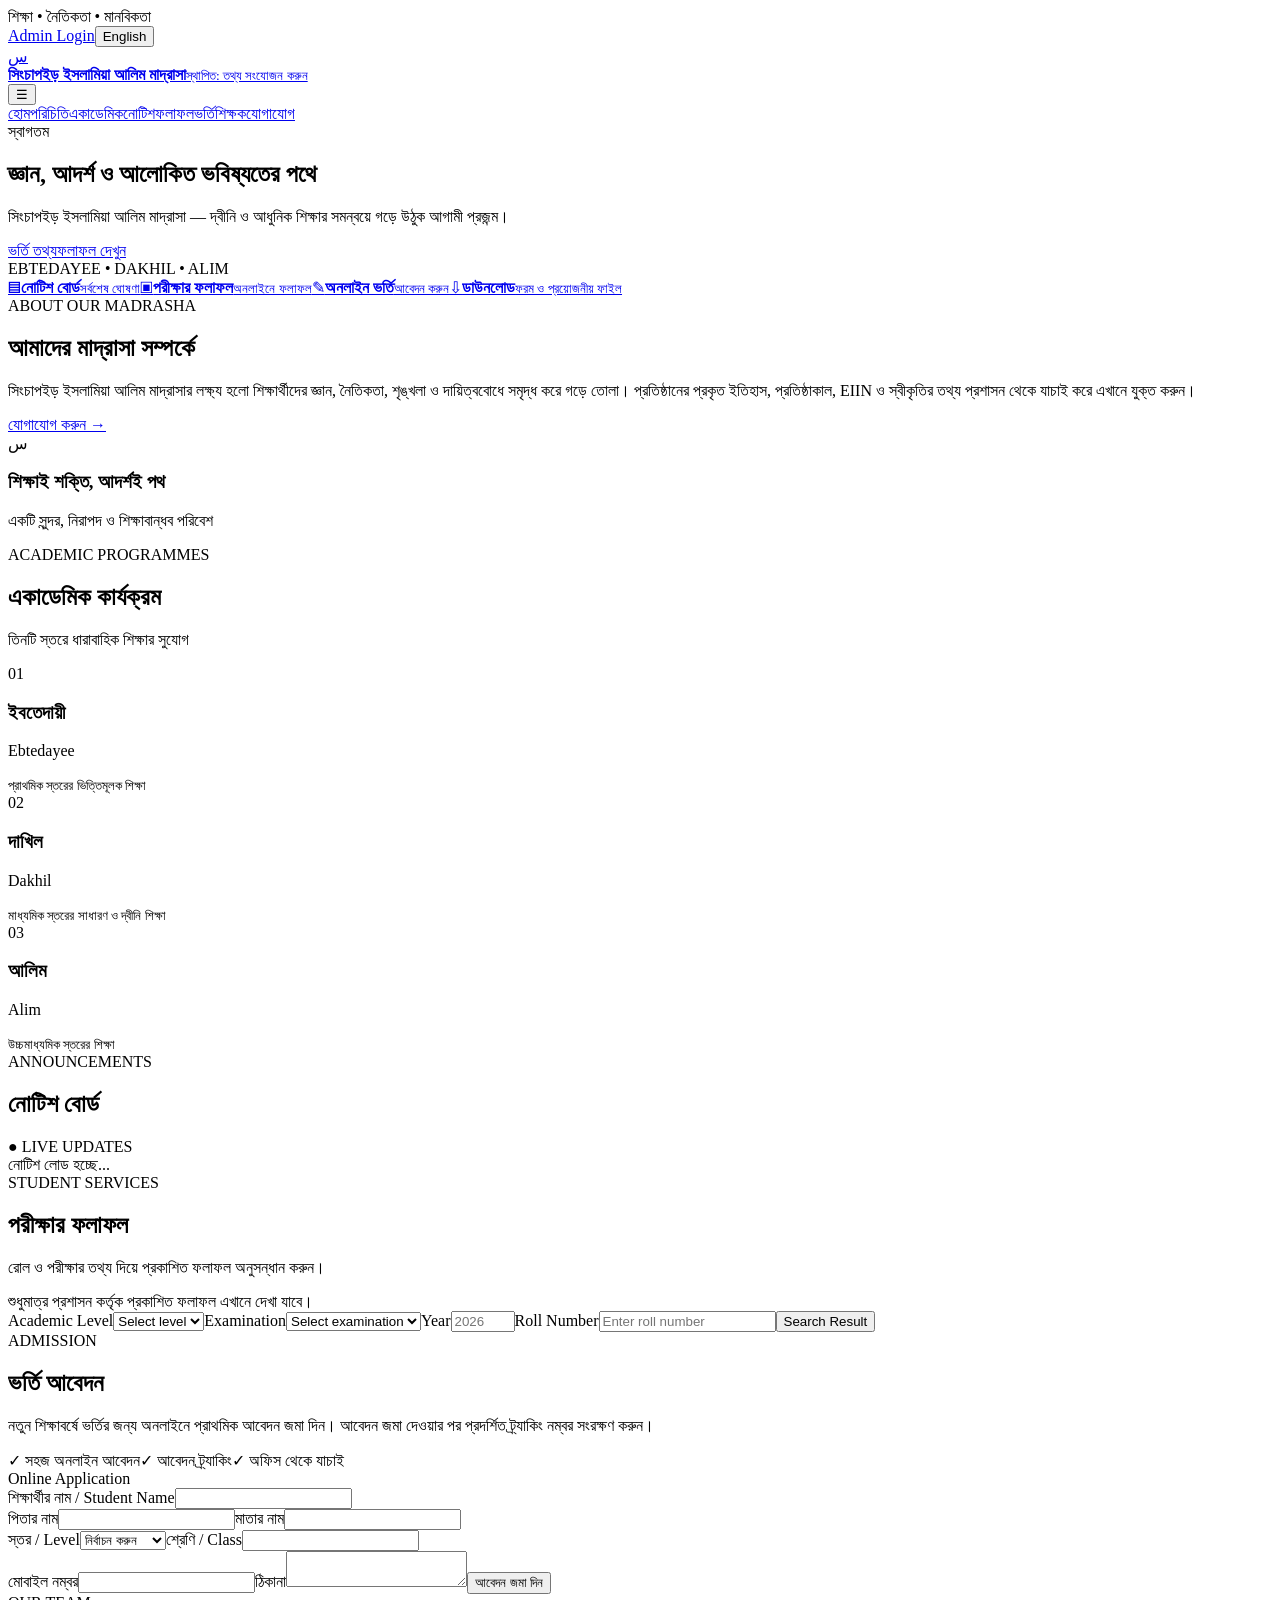
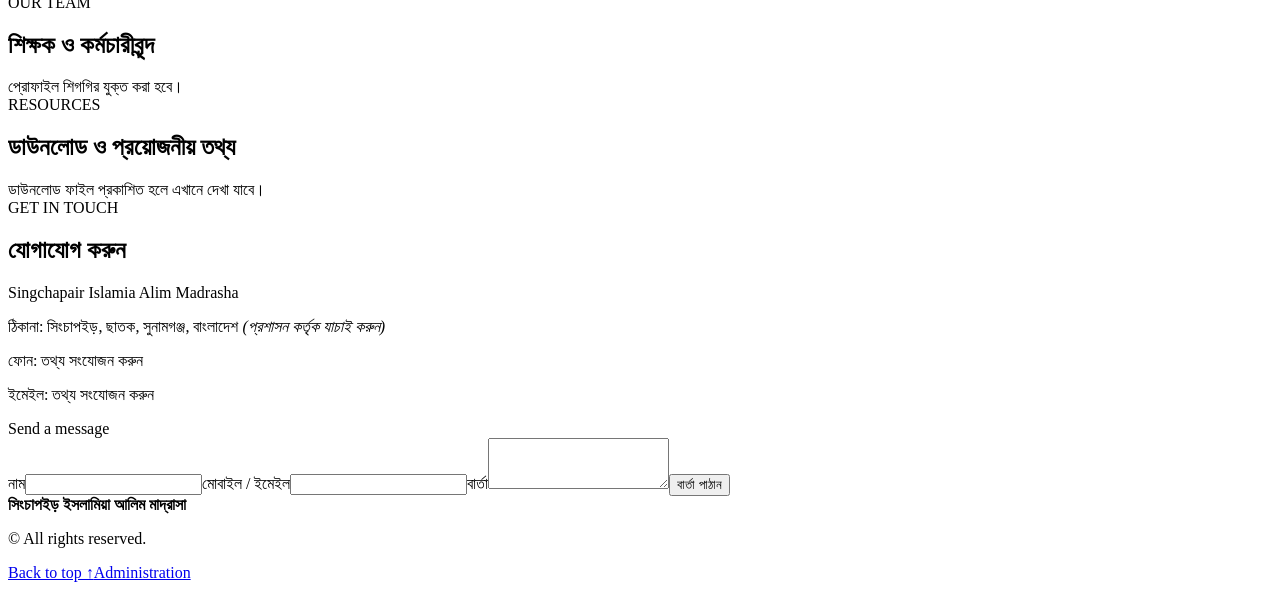
==== index.html @ a148376a "Add files via upload" ====
<!doctype html>
<html lang="bn">
<head>
  <meta charset="utf-8"><meta name="viewport" content="width=device-width,initial-scale=1">
  <meta name="theme-color" content="#123b35"><meta name="description" content="সিংচাপইড় ইসলামিয়া আলিম মাদ্রাসা — শিক্ষা, নৈতিকতা ও মানবিকতার সমন্বয়">
  <title>সিংচাপইড় ইসলামিয়া আলিম মাদ্রাসা</title>
  <link rel="preconnect" href="https://fonts.googleapis.com"><link href="https://fonts.googleapis.com/css2?family=Hind+Siliguri:wght@400;500;600;700&family=Inter:wght@400;500;600;700;800&display=swap" rel="stylesheet">
  <link rel="stylesheet" href="./assets/style.css">
</head>
<body>
  <div class="topline"><div class="container topline-inner"><span>শিক্ষা • নৈতিকতা • মানবিকতা</span><div><a href="./admin.html">Admin Login</a><button id="langToggle" class="lang-btn">English</button></div></div></div>
  <header class="site-header"><div class="container header-inner">
    <a class="brand" href="#home"><div class="crest">س</div><div><strong data-bn="সিংচাপইড় ইসলামিয়া আলিম মাদ্রাসা" data-en="Singchapair Islamia Alim Madrasha">সিংচাপইড় ইসলামিয়া আলিম মাদ্রাসা</strong><small data-bn="স্থাপিত: তথ্য সংযোজন করুন" data-en="Established: Add year">স্থাপিত: তথ্য সংযোজন করুন</small></div></a>
    <button class="menu-toggle" id="menuToggle" aria-label="Open menu">☰</button>
    <nav id="mainNav"><a href="#home" data-bn="হোম" data-en="Home">হোম</a><a href="#about" data-bn="পরিচিতি" data-en="About">পরিচিতি</a><a href="#academics" data-bn="একাডেমিক" data-en="Academics">একাডেমিক</a><a href="#notices" data-bn="নোটিশ" data-en="Notices">নোটিশ</a><a href="#results" data-bn="ফলাফল" data-en="Results">ফলাফল</a><a href="#admission" data-bn="ভর্তি" data-en="Admission">ভর্তি</a><a href="#teachers" data-bn="শিক্ষক" data-en="Teachers">শিক্ষক</a><a href="#contact" data-bn="যোগাযোগ" data-en="Contact">যোগাযোগ</a></nav>
  </div></header>
  <main>
    <section class="hero" id="home"><div class="hero-shade"></div><div class="container hero-content"><span class="eyebrow" data-bn="স্বাগতম" data-en="WELCOME">স্বাগতম</span><h1 data-bn="জ্ঞান, আদর্শ ও আলোকিত ভবিষ্যতের পথে" data-en="A journey towards knowledge, values and a brighter future">জ্ঞান, আদর্শ ও আলোকিত ভবিষ্যতের পথে</h1><p data-bn="সিংচাপইড় ইসলামিয়া আলিম মাদ্রাসা — দ্বীনি ও আধুনিক শিক্ষার সমন্বয়ে গড়ে উঠুক আগামী প্রজন্ম।" data-en="Singchapair Islamia Alim Madrasha — nurturing the next generation through a balance of religious and modern education.">সিংচাপইড় ইসলামিয়া আলিম মাদ্রাসা — দ্বীনি ও আধুনিক শিক্ষার সমন্বয়ে গড়ে উঠুক আগামী প্রজন্ম।</p><div class="hero-actions"><a class="btn btn-gold" href="#admission" data-bn="ভর্তি তথ্য" data-en="Admission">ভর্তি তথ্য</a><a class="btn btn-outline" href="#results" data-bn="ফলাফল দেখুন" data-en="Check Result">ফলাফল দেখুন</a></div></div><div class="hero-foot"><div class="container">EBTEDAYEE <i>•</i> DAKHIL <i>•</i> ALIM</div></div></section>
    <section class="quick-wrap"><div class="container quick-grid"><a href="#notices" class="quick-card"><span>▤</span><b data-bn="নোটিশ বোর্ড" data-en="Notice Board">নোটিশ বোর্ড</b><small data-bn="সর্বশেষ ঘোষণা" data-en="Latest announcements">সর্বশেষ ঘোষণা</small></a><a href="#results" class="quick-card"><span>▣</span><b data-bn="পরীক্ষার ফলাফল" data-en="Exam Results">পরীক্ষার ফলাফল</b><small data-bn="অনলাইনে ফলাফল" data-en="View results online">অনলাইনে ফলাফল</small></a><a href="#admission" class="quick-card"><span>✎</span><b data-bn="অনলাইন ভর্তি" data-en="Online Admission">অনলাইন ভর্তি</b><small data-bn="আবেদন করুন" data-en="Apply now">আবেদন করুন</small></a><a href="#downloads" class="quick-card"><span>⇩</span><b data-bn="ডাউনলোড" data-en="Downloads">ডাউনলোড</b><small data-bn="ফরম ও প্রয়োজনীয় ফাইল" data-en="Forms and documents">ফরম ও প্রয়োজনীয় ফাইল</small></a></div></section>
    <section class="section" id="about"><div class="container two-col"><div><span class="section-kicker">ABOUT OUR MADRASHA</span><h2 data-bn="আমাদের মাদ্রাসা সম্পর্কে" data-en="About our Madrasha">আমাদের মাদ্রাসা সম্পর্কে</h2><p data-bn="সিংচাপইড় ইসলামিয়া আলিম মাদ্রাসার লক্ষ্য হলো শিক্ষার্থীদের জ্ঞান, নৈতিকতা, শৃঙ্খলা ও দায়িত্ববোধে সমৃদ্ধ করে গড়ে তোলা। প্রতিষ্ঠানের প্রকৃত ইতিহাস, প্রতিষ্ঠাকাল, EIIN ও স্বীকৃতির তথ্য প্রশাসন থেকে যাচাই করে এখানে যুক্ত করুন।" data-en="Singchapair Islamia Alim Madrasha aims to nurture students with knowledge, ethics, discipline and responsibility. Add the verified institutional history, founding year, EIIN and recognition details here.">সিংচাপইড় ইসলামিয়া আলিম মাদ্রাসার লক্ষ্য হলো শিক্ষার্থীদের জ্ঞান, নৈতিকতা, শৃঙ্খলা ও দায়িত্ববোধে সমৃদ্ধ করে গড়ে তোলা। প্রতিষ্ঠানের প্রকৃত ইতিহাস, প্রতিষ্ঠাকাল, EIIN ও স্বীকৃতির তথ্য প্রশাসন থেকে যাচাই করে এখানে যুক্ত করুন।</p><a class="text-link" href="#contact" data-bn="যোগাযোগ করুন →" data-en="Contact us →">যোগাযোগ করুন →</a></div><div class="about-panel"><div class="seal">س</div><h3 data-bn="শিক্ষাই শক্তি, আদর্শই পথ" data-en="Knowledge is strength, values are the way">শিক্ষাই শক্তি, আদর্শই পথ</h3><p data-bn="একটি সুন্দর, নিরাপদ ও শিক্ষাবান্ধব পরিবেশ" data-en="A welcoming and student-focused learning environment">একটি সুন্দর, নিরাপদ ও শিক্ষাবান্ধব পরিবেশ</p></div></div></section>
    <section class="section soft" id="academics"><div class="container"><div class="section-head"><div><span class="section-kicker">ACADEMIC PROGRAMMES</span><h2 data-bn="একাডেমিক কার্যক্রম" data-en="Academic programmes">একাডেমিক কার্যক্রম</h2></div><p data-bn="তিনটি স্তরে ধারাবাহিক শিক্ষার সুযোগ" data-en="A structured learning pathway across three levels">তিনটি স্তরে ধারাবাহিক শিক্ষার সুযোগ</p></div><div class="level-grid"><article class="level-card"><span>01</span><h3>ইবতেদায়ী</h3><p>Ebtedayee</p><small data-bn="প্রাথমিক স্তরের ভিত্তিমূলক শিক্ষা" data-en="Foundational primary-level education">প্রাথমিক স্তরের ভিত্তিমূলক শিক্ষা</small></article><article class="level-card featured"><span>02</span><h3>দাখিল</h3><p>Dakhil</p><small data-bn="মাধ্যমিক স্তরের সাধারণ ও দ্বীনি শিক্ষা" data-en="Secondary general and religious education">মাধ্যমিক স্তরের সাধারণ ও দ্বীনি শিক্ষা</small></article><article class="level-card"><span>03</span><h3>আলিম</h3><p>Alim</p><small data-bn="উচ্চমাধ্যমিক স্তরের শিক্ষা" data-en="Higher-secondary level education">উচ্চমাধ্যমিক স্তরের শিক্ষা</small></article></div></div></section>
    <section class="section" id="notices"><div class="container"><div class="section-head"><div><span class="section-kicker">ANNOUNCEMENTS</span><h2 data-bn="নোটিশ বোর্ড" data-en="Notice board">নোটিশ বোর্ড</h2></div><span class="live-label">● LIVE UPDATES</span></div><div id="noticeList" class="notice-list"><div class="empty-state">নোটিশ লোড হচ্ছে...</div></div></div></section>
    <section class="section result-section" id="results"><div class="container result-layout"><div><span class="section-kicker">STUDENT SERVICES</span><h2 data-bn="পরীক্ষার ফলাফল" data-en="Examination results">পরীক্ষার ফলাফল</h2><p data-bn="রোল ও পরীক্ষার তথ্য দিয়ে প্রকাশিত ফলাফল অনুসন্ধান করুন।" data-en="Search published results using your roll and examination details.">রোল ও পরীক্ষার তথ্য দিয়ে প্রকাশিত ফলাফল অনুসন্ধান করুন।</p><div class="result-note">শুধুমাত্র প্রশাসন কর্তৃক প্রকাশিত ফলাফল এখানে দেখা যাবে।</div></div><form id="resultForm" class="form-card"><label>Academic Level<select name="level" required><option value="">Select level</option><option>Ebtedayee</option><option>Dakhil</option><option>Alim</option></select></label><label>Examination<select name="exam" required><option value="">Select examination</option><option>১ম সাময়িক</option><option>২য় সাময়িক</option><option>বার্ষিক</option><option>মডেল টেস্ট</option></select></label><label>Year<input name="year" type="number" min="2000" max="2100" placeholder="2026" required></label><label>Roll Number<input name="roll" required placeholder="Enter roll number"></label><button class="btn btn-primary full" type="submit">Search Result</button><div id="resultOutput" aria-live="polite"></div></form></div></section>
    <section class="section soft" id="admission"><div class="container admission-layout"><div><span class="section-kicker">ADMISSION</span><h2 data-bn="ভর্তি আবেদন" data-en="Admission application">ভর্তি আবেদন</h2><p data-bn="নতুন শিক্ষাবর্ষে ভর্তির জন্য অনলাইনে প্রাথমিক আবেদন জমা দিন। আবেদন জমা দেওয়ার পর প্রদর্শিত ট্র্যাকিং নম্বর সংরক্ষণ করুন।" data-en="Submit an initial online application for the new academic session. Keep the tracking number shown after submission.">নতুন শিক্ষাবর্ষে ভর্তির জন্য অনলাইনে প্রাথমিক আবেদন জমা দিন। আবেদন জমা দেওয়ার পর প্রদর্শিত ট্র্যাকিং নম্বর সংরক্ষণ করুন।</p><div class="admission-points"><span>✓ সহজ অনলাইন আবেদন</span><span>✓ আবেদন ট্র্যাকিং</span><span>✓ অফিস থেকে যাচাই</span></div></div><form id="admissionForm" class="form-card"><div class="form-title">Online Application</div><label>শিক্ষার্থীর নাম / Student Name<input name="studentName" required maxlength="100"></label><div class="form-row"><label>পিতার নাম<input name="fatherName" required></label><label>মাতার নাম<input name="motherName" required></label></div><div class="form-row"><label>স্তর / Level<select name="level" required><option value="">নির্বাচন করুন</option><option>Ebtedayee</option><option>Dakhil</option><option>Alim</option></select></label><label>শ্রেণি / Class<input name="className" required></label></div><label>মোবাইল নম্বর<input name="phone" inputmode="tel" required pattern="[0-9+ -]{8,20}"></label><label>ঠিকানা<textarea name="address" rows="2" required></textarea></label><button class="btn btn-primary full">আবেদন জমা দিন</button><div id="admissionOutput" aria-live="polite"></div></form></div></section>
    <section class="section" id="teachers"><div class="container"><div class="section-head"><div><span class="section-kicker">OUR TEAM</span><h2 data-bn="শিক্ষক ও কর্মচারীবৃন্দ" data-en="Teachers & staff">শিক্ষক ও কর্মচারীবৃন্দ</h2></div></div><div id="teacherList" class="teacher-grid"><div class="empty-state">প্রোফাইল শিগগির যুক্ত করা হবে।</div></div></div></section>
    <section class="section soft" id="downloads"><div class="container"><span class="section-kicker">RESOURCES</span><h2 data-bn="ডাউনলোড ও প্রয়োজনীয় তথ্য" data-en="Downloads & resources">ডাউনলোড ও প্রয়োজনীয় তথ্য</h2><div id="downloadList" class="download-grid"><div class="empty-state">ডাউনলোড ফাইল প্রকাশিত হলে এখানে দেখা যাবে।</div></div></div></section>
    <section class="section contact-section" id="contact"><div class="container contact-grid"><div><span class="section-kicker">GET IN TOUCH</span><h2 data-bn="যোগাযোগ করুন" data-en="Get in touch">যোগাযোগ করুন</h2><p>Singchapair Islamia Alim Madrasha</p><p>ঠিকানা: সিংচাপইড়, ছাতক, সুনামগঞ্জ, বাংলাদেশ <em>(প্রশাসন কর্তৃক যাচাই করুন)</em></p><p>ফোন: <span data-setting="phone">তথ্য সংযোজন করুন</span></p><p>ইমেইল: <span data-setting="email">তথ্য সংযোজন করুন</span></p></div><form id="contactForm" class="form-card"><div class="form-title">Send a message</div><label>নাম<input name="name" required></label><label>মোবাইল / ইমেইল<input name="contact" required></label><label>বার্তা<textarea name="message" rows="3" required></textarea></label><button class="btn btn-primary full">বার্তা পাঠান</button><div id="contactOutput" aria-live="polite"></div></form></div></section>
  </main>
  <footer><div class="container footer-inner"><div><strong>সিংচাপইড় ইসলামিয়া আলিম মাদ্রাসা</strong><p>© <span id="yearNow"></span> All rights reserved.</p></div><div><a href="#home">Back to top ↑</a><a href="./admin.html">Administration</a></div></div></footer>
  <script type="module" src="./js/public.js"></script>
</body></html>
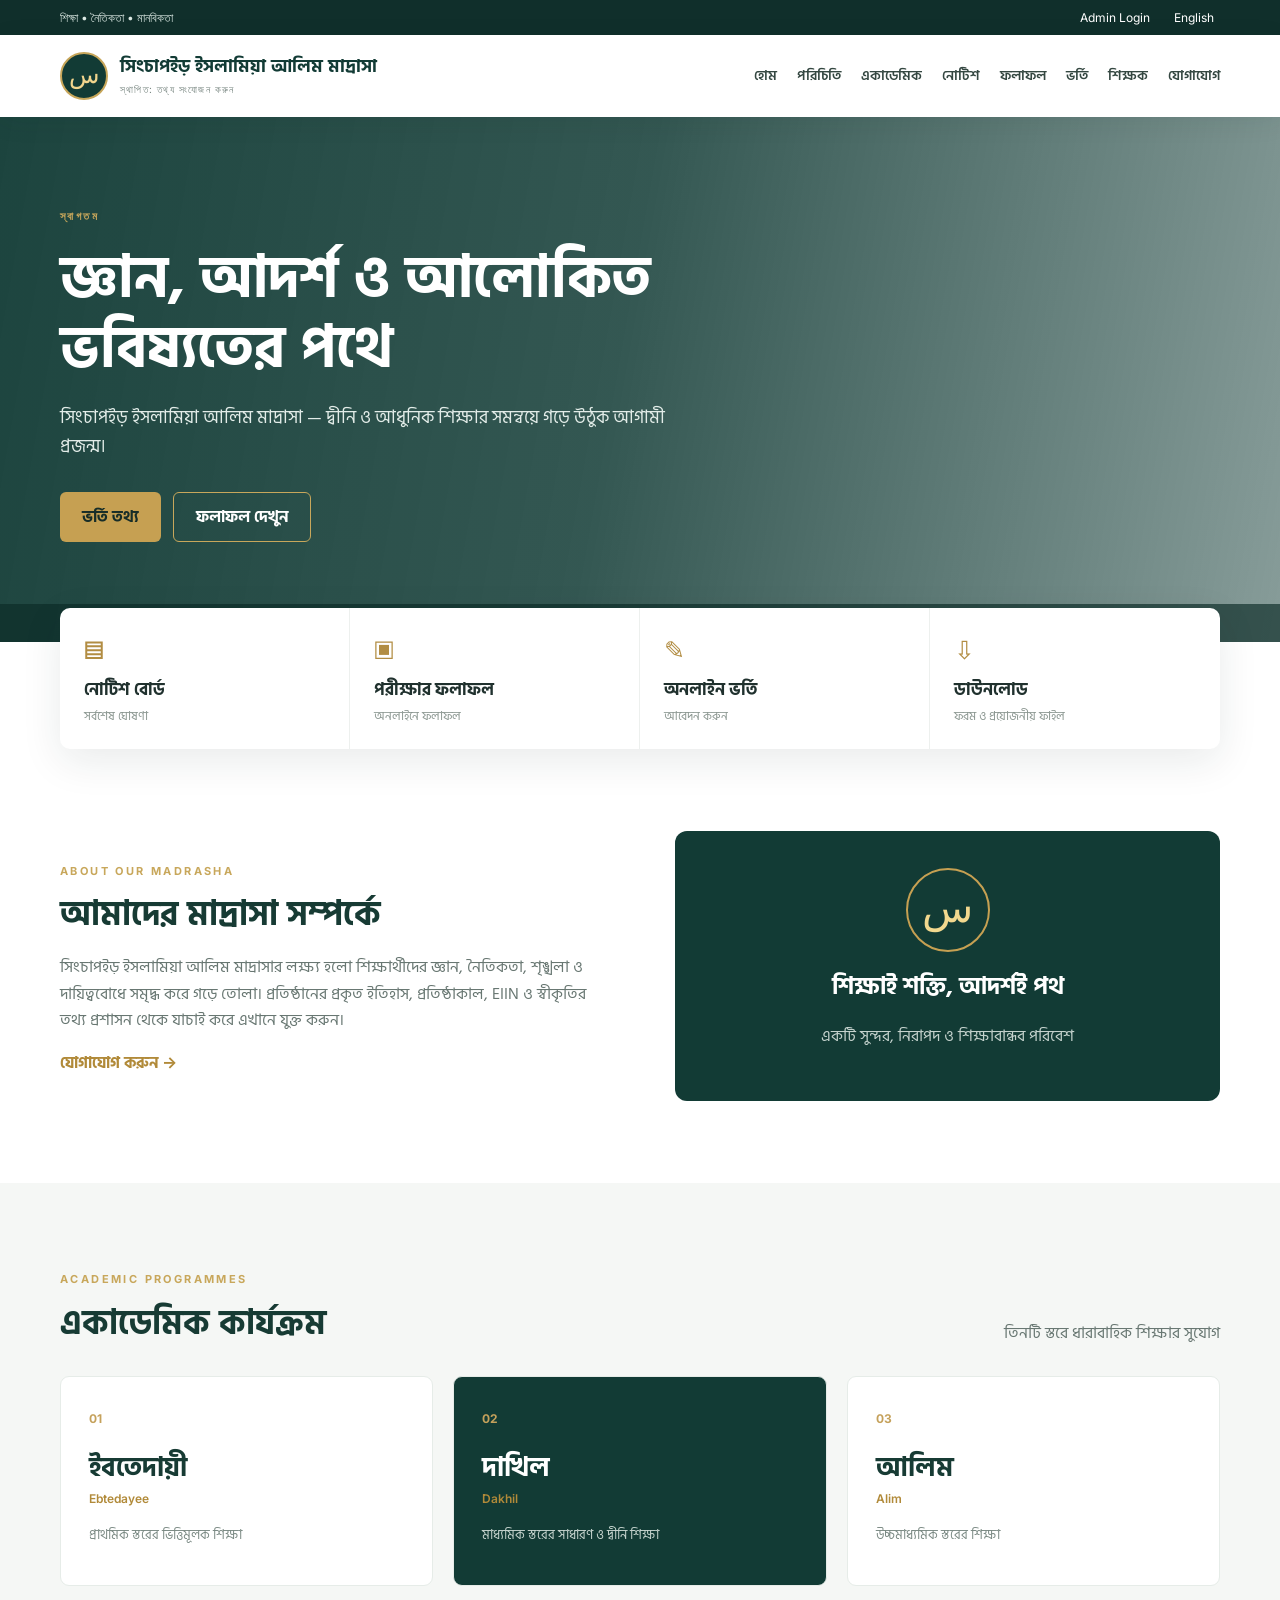
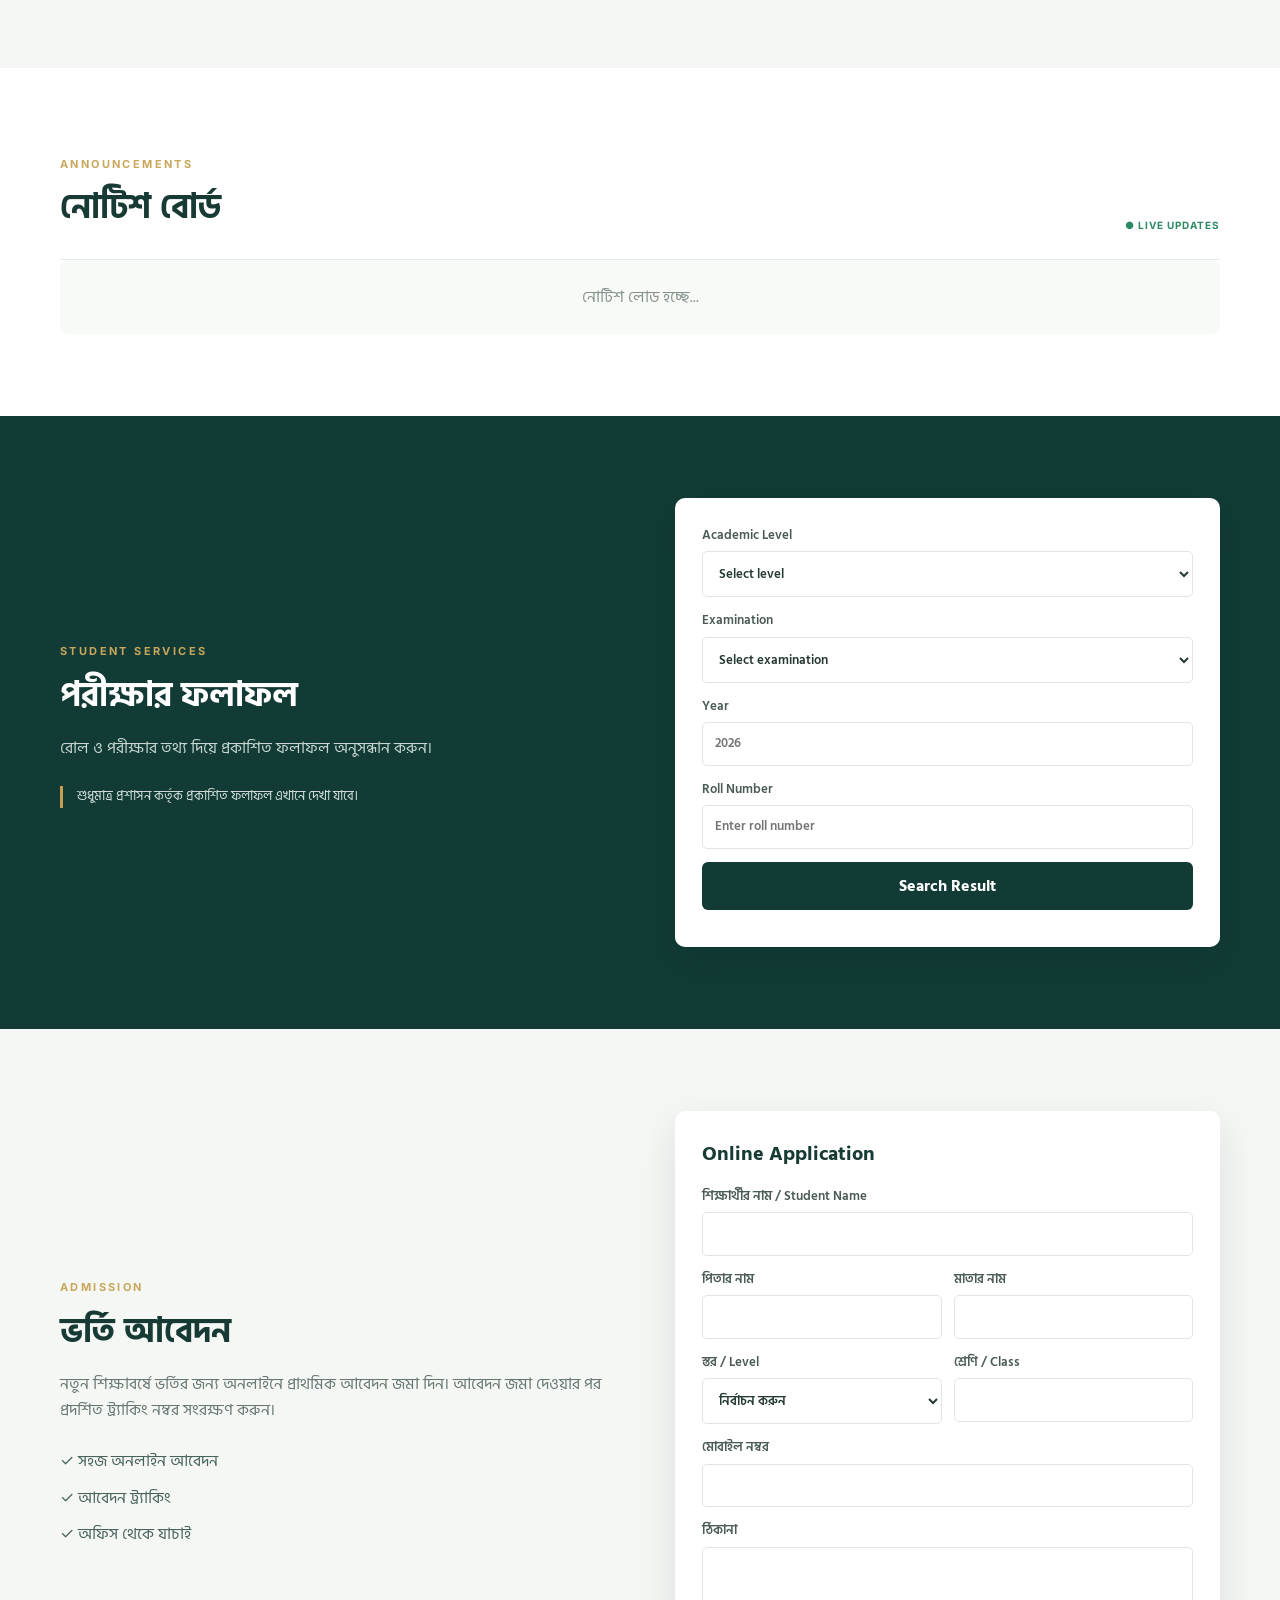
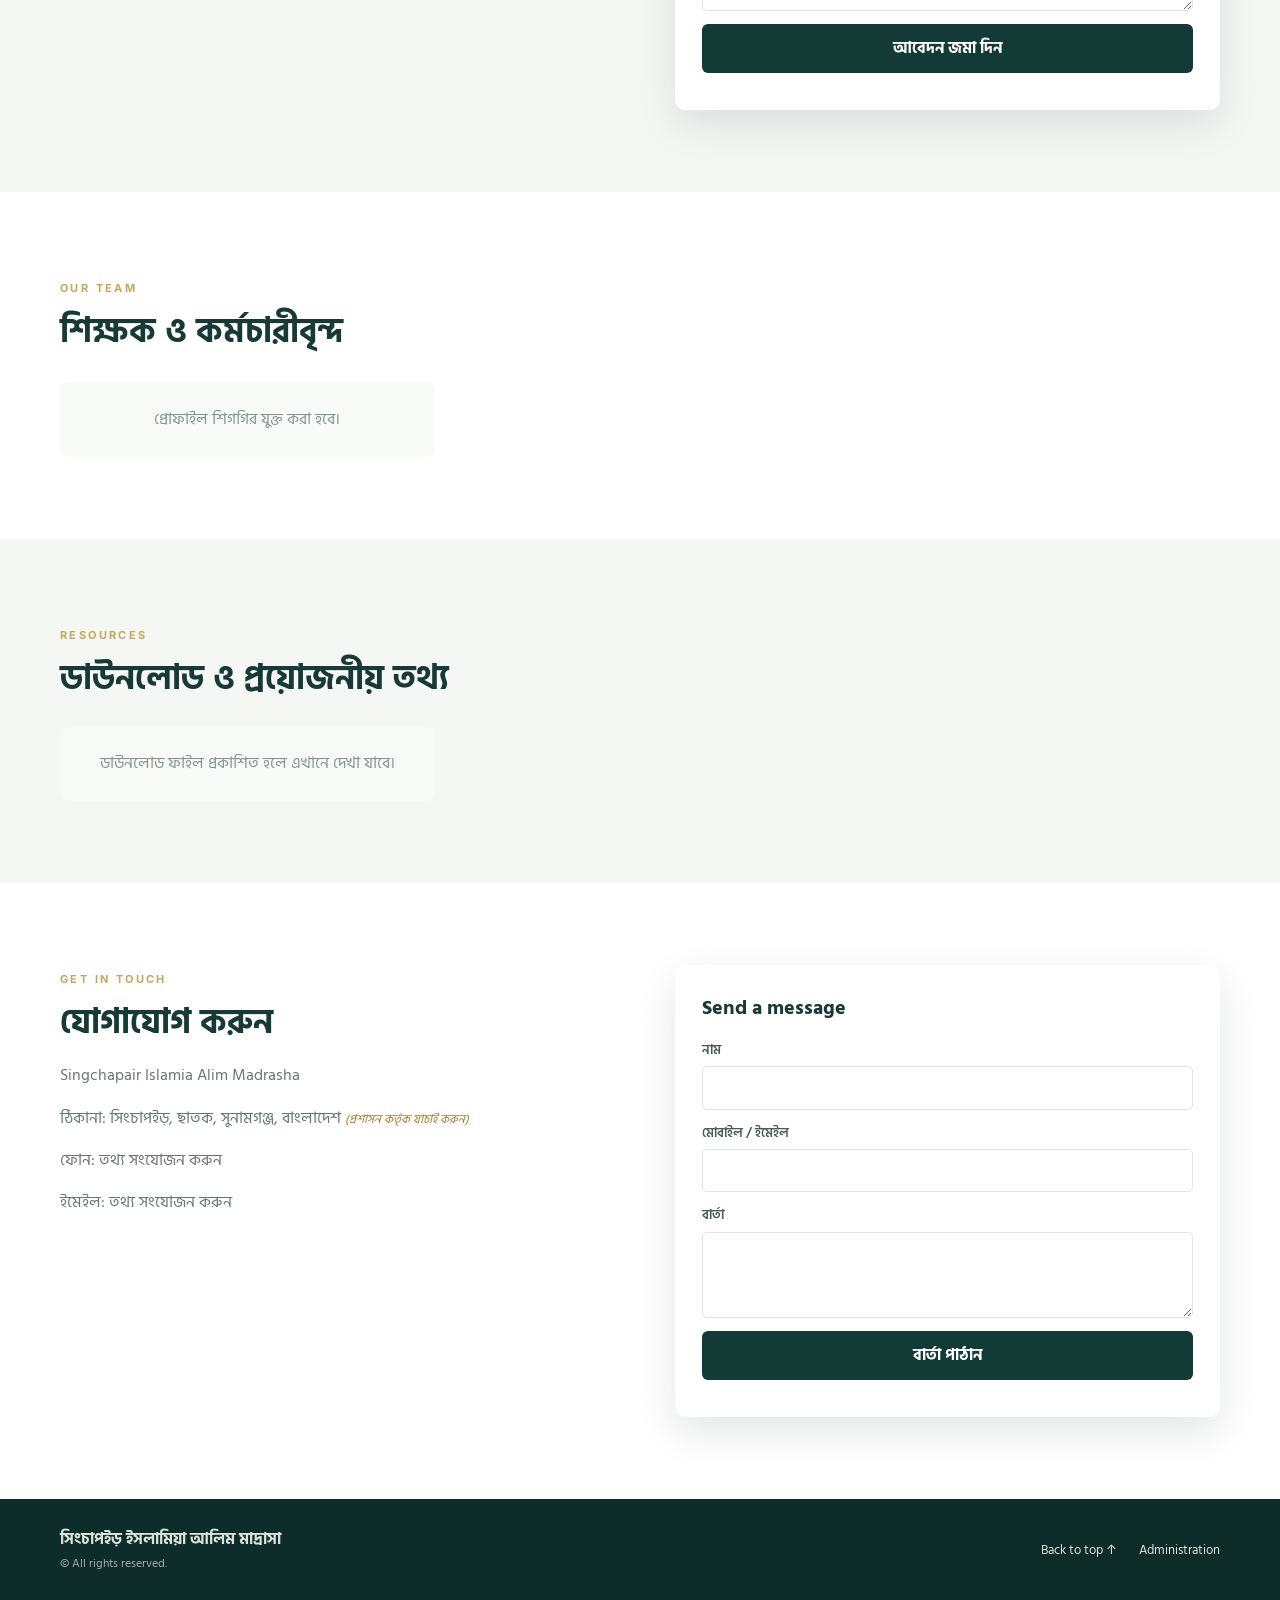
==== commit 01e1d9d4: "Add files via upload" ====
--- a/index.html
+++ b/index.html
@@ -5,7 +5,13 @@
   <meta name="theme-color" content="#123b35"><meta name="description" content="সিংচাপইড় ইসলামিয়া আলিম মাদ্রাসা — শিক্ষা, নৈতিকতা ও মানবিকতার সমন্বয়">
   <title>সিংচাপইড় ইসলামিয়া আলিম মাদ্রাসা</title>
   <link rel="preconnect" href="https://fonts.googleapis.com"><link href="https://fonts.googleapis.com/css2?family=Hind+Siliguri:wght@400;500;600;700&family=Inter:wght@400;500;600;700;800&display=swap" rel="stylesheet">
-  <link rel="stylesheet" href="./assets/style.css">
+  
+<style id="madrasha-inline-css">
+*{box-sizing:border-box}html{scroll-behavior:smooth;scroll-padding-top:95px}body{margin:0;color:#20312e;background:#fff;font-family:"Hind Siliguri",Inter,sans-serif;font-size:16px;line-height:1.65}a{color:inherit;text-decoration:none}button,input,select,textarea{font:inherit}.container{width:min(1160px,calc(100% - 40px));margin:auto}.topline{background:#102f2b;color:#dce9e4;font:12px Inter,sans-serif}.topline-inner{height:35px;display:flex;align-items:center;justify-content:space-between}.topline-inner>div{display:flex;gap:18px;align-items:center}.topline a{color:#fff}.lang-btn{border:0;background:none;color:#fff;cursor:pointer}.site-header{position:sticky;top:0;z-index:20;background:#fff;box-shadow:0 5px 24px #0c302014}.header-inner{min-height:82px;display:flex;align-items:center;justify-content:space-between;gap:24px}.brand{display:flex;align-items:center;gap:12px;min-width:270px}.brand strong{display:block;color:#123b35;font-size:18px;line-height:1.25}.brand small{display:block;color:#75837e;font:10px Inter,sans-serif;letter-spacing:1.2px;margin-top:5px}.crest{width:48px;height:48px;border:2px solid #c7a65a;border-radius:50%;display:grid;place-items:center;background:#123b35;color:#f1d58d;font-size:25px;flex:none}.site-header nav{display:flex;align-items:center;gap:20px}.site-header nav a{font-size:14px;font-weight:600;color:#344741;white-space:nowrap}.site-header nav a:hover,.text-link{color:#b18a39}.menu-toggle{display:none;border:0;background:#123b35;color:white;padding:8px 12px;border-radius:7px}.hero{position:relative;min-height:490px;display:flex;align-items:center;color:#fff;background:linear-gradient(100deg,#103a34f2 0%,#103a34d9 48%,#103a3480 100%),url("https://images.unsplash.com/photo-1509062522246-3755977927d7?auto=format&fit=crop&w=1800&q=85") center/cover}.hero-content{position:relative;padding:85px 0 100px}.eyebrow,.section-kicker{font:700 11px Inter,sans-serif;letter-spacing:2.4px;color:#c8a75b}.hero h1{font-size:clamp(34px,5vw,58px);line-height:1.2;max-width:700px;margin:17px 0}.hero p{font-size:18px;max-width:630px;color:#e2ece8}.hero-actions{display:flex;gap:12px;margin-top:30px}.btn{display:inline-flex;align-items:center;justify-content:center;border:0;border-radius:6px;padding:11px 22px;font-weight:700;cursor:pointer;transition:.2s}.btn:hover{transform:translateY(-1px);filter:brightness(1.04)}.btn-gold{background:#c6a052;color:#172d28}.btn-outline{border:1px solid #c8a75b;color:#fff;background:transparent}.btn-primary{background:#123b35;color:#fff}.btn-muted{background:#edf1ef;color:#42544e}.btn.small-btn{padding:8px 14px;font-size:13px}.full{width:100%}.hero-foot{position:absolute;bottom:0;width:100%;background:#0c2b27a8;padding:12px 0;font:700 11px Inter,sans-serif;letter-spacing:2px}.hero-foot i{color:#c8a75b;font-style:normal;margin:0 10px}.quick-wrap{position:relative;margin-top:-34px;z-index:2}.quick-grid{display:grid;grid-template-columns:repeat(4,1fr);background:#fff;border-radius:10px;box-shadow:0 12px 40px #102f2b18;overflow:hidden}.quick-card{padding:23px 24px;border-right:1px solid #edf0ee;display:grid;gap:3px}.quick-card:last-child{border:0}.quick-card>span{font-size:25px;color:#b28d43}.quick-card b{font-size:17px}.quick-card small{font-size:12px;color:#89958f}.section{padding:82px 0}.soft{background:#f5f7f5}.two-col,.result-layout,.admission-layout,.contact-grid{display:grid;grid-template-columns:1fr 1fr;gap:70px;align-items:center}.section h2{font-size:34px;line-height:1.3;color:#173b34;margin:10px 0 17px}.section p{color:#687772}.about-panel{background:#123b35;color:#fff;border-radius:12px;min-height:270px;display:flex;flex-direction:column;align-items:center;justify-content:center;text-align:center;padding:35px}.about-panel h3{font-size:24px;margin:15px 0 0}.about-panel p{color:#c4d2cd}.seal{width:84px;height:84px;border:2px solid #c6a052;border-radius:50%;display:grid;place-items:center;color:#f2d88e;font-size:42px}.text-link{font-weight:700}.section-head{display:flex;align-items:end;justify-content:space-between;margin-bottom:28px}.section-head h2{margin-bottom:0}.section-head>p{margin:0}.level-grid{display:grid;grid-template-columns:repeat(3,1fr);gap:20px;margin-top:30px}.level-card{background:#fff;border:1px solid #e6ece8;border-radius:9px;padding:28px;min-height:210px;position:relative;overflow:hidden}.level-card>span{font:700 12px Inter;color:#c5a15b}.level-card h3{font-size:27px;margin:15px 0 0;color:#173b34}.level-card p{font:600 12px Inter;margin:0;color:#b18a39}.level-card small{display:block;margin-top:18px;color:#7a8983}.level-card.featured{background:#123b35;color:white}.level-card.featured h3{color:white}.level-card.featured small{color:#c6d4ce}.live-label{font:700 10px Inter;color:#2b8a62;letter-spacing:1px}.notice-list{border-top:1px solid #e6ece8}.notice-item{display:grid;grid-template-columns:70px 1fr auto;align-items:center;gap:18px;padding:17px 10px;border-bottom:1px solid #e6ece8}.notice-date{background:#f4f0e5;color:#98752f;border-radius:6px;text-align:center;padding:7px;font:700 10px Inter}.notice-date b{display:block;font-size:21px}.notice-item h3{font-size:17px;margin:0}.notice-item p{font-size:12px;margin:2px 0 0}.notice-item a{color:#a17b32;font-size:13px;font-weight:700}.empty-state{padding:24px;color:#87938e;text-align:center;background:#f8faf8;border-radius:8px}.result-section{background:#123b35;color:#fff}.result-section h2{color:#fff}.result-section p{color:#c7d6d0}.result-note{margin-top:25px;padding-left:14px;border-left:3px solid #c6a052;color:#d5e1dc;font-size:13px}.form-card{background:#fff;color:#263a34;border-radius:10px;padding:27px;box-shadow:0 15px 40px #061c191c}.form-card label,.admin-form label,.login-card label{display:block;font-size:13px;font-weight:600;color:#4b5b55;margin-bottom:13px}.form-card input,.form-card select,.form-card textarea,.admin-form input,.admin-form select,.admin-form textarea,.login-card input{display:block;width:100%;margin-top:5px;padding:10px 12px;border:1px solid #dfe7e2;border-radius:5px;background:#fff;color:#263a34;outline:none}.form-card input:focus,.form-card select:focus,.form-card textarea:focus,.admin-form input:focus,.admin-form textarea:focus{border-color:#8eaa9d;box-shadow:0 0 0 3px #dce9e3}.form-row{display:grid;grid-template-columns:1fr 1fr;gap:12px}.form-title{font-size:20px;font-weight:700;color:#173b34;margin-bottom:15px}.form-message,.form-card [aria-live]{font-size:13px;margin-top:10px;color:#2b805c}.admission-points{display:grid;gap:10px;margin-top:25px;color:#47635a}.teacher-grid,.download-grid{display:grid;grid-template-columns:repeat(3,1fr);gap:18px;margin-top:25px}.teacher-card,.download-card{border:1px solid #e6ece8;border-radius:8px;padding:20px;background:#fff}.teacher-card img{width:64px;height:64px;border-radius:50%;object-fit:cover;background:#edf2ef}.teacher-card h3{margin:9px 0 0}.teacher-card p,.download-card p{margin:2px 0;color:#84918b;font-size:13px}.download-card a{color:#98752f;font-weight:700}.contact-section{background:#fff}.contact-grid{align-items:start}.contact-grid em{font-size:12px;color:#a17b32}footer{background:#0e2d29;color:#d8e3de;padding:27px 0}.footer-inner{display:flex;justify-content:space-between;align-items:center}.footer-inner p{margin:2px 0;color:#9fb1a9;font-size:12px}.footer-inner>div:last-child{display:flex;gap:22px;font-size:13px}
+.admin-body{background:#f3f6f4;min-height:100vh;font-family:Inter,"Hind Siliguri",sans-serif}.admin-top{background:#103a34;min-height:75px;padding:12px max(20px,calc((100% - 1200px)/2));display:flex;justify-content:space-between;align-items:center}.light-brand strong{color:#fff;font-size:15px}.light-brand small{color:#b7c9c1}.admin-shell{width:min(1200px,calc(100% - 36px));margin:35px auto}.login-wrap{min-height:70vh;display:grid;place-items:center}.login-card{width:min(430px,100%);padding:34px;background:white;border:1px solid #e4ebe7;border-radius:12px;box-shadow:0 15px 50px #173b3410}.login-card .large{width:62px;height:62px;font-size:30px;margin-bottom:22px}.login-card h1{margin:6px 0;font-size:28px;color:#173b34}.login-card>p,.login-card>small{color:#84918b;font-size:13px}.login-card form{margin:22px 0}.dash-heading{display:flex;justify-content:space-between;align-items:center;margin-bottom:24px}.dash-heading h1{font-size:30px;color:#173b34;margin:5px 0}.dash-heading p{margin:0;color:#84918b}.dash-heading .btn-outline{color:#345149;border-color:#cbd8d1}.stat-grid{display:grid;grid-template-columns:repeat(4,1fr);gap:15px;margin-bottom:22px}.stat-card{background:#fff;border:1px solid #e5ece8;border-radius:8px;padding:18px}.stat-card span{display:block;color:#829089;font-size:12px}.stat-card b{font-size:28px;color:#173b34}.admin-grid{display:grid;grid-template-columns:205px 1fr;gap:18px;align-items:start}.admin-nav,.admin-content{background:#fff;border:1px solid #e5ece8;border-radius:9px;padding:12px}.admin-nav{display:grid;gap:4px;position:sticky;top:15px}.admin-nav button{text-align:left;border:0;background:transparent;padding:11px 12px;border-radius:5px;color:#52635c;cursor:pointer}.admin-nav button.active,.admin-nav button:hover{background:#eaf1ed;color:#174238;font-weight:700}.admin-content{padding:25px;min-height:480px}.admin-panel{display:none}.admin-panel.active{display:block}.admin-panel h2{margin:0 0 17px;color:#173b34;font-size:22px}.admin-form{padding:18px;background:#f7f9f7;border:1px solid #e9efeb;border-radius:8px;margin:15px 0 22px}.admin-form .check-label{display:flex;align-items:center;gap:8px}.admin-form .check-label input{width:auto;margin:0}.info-box{padding:17px;border-left:3px solid #c6a052;background:#f8f5ed;color:#685a39;border-radius:4px;margin-top:20px}.table-wrap{overflow:auto;margin-top:18px}table{border-collapse:collapse;width:100%;font-size:13px;min-width:550px}th,td{text-align:left;padding:11px;border-bottom:1px solid #e8eeea;vertical-align:top}th{background:#f4f7f5;color:#52635c}.table-action{border:0;background:none;color:#a0782d;cursor:pointer;font-weight:700;margin-right:8px}.muted{color:#84918b;font-size:13px}.hidden{display:none!important}
+@media(max-width:1000px){.site-header nav{gap:12px}.site-header nav a{font-size:12px}.brand{min-width:220px}.brand strong{font-size:15px}}@media(max-width:780px){.menu-toggle{display:block}.site-header nav{display:none;position:absolute;top:82px;left:0;right:0;background:#fff;padding:15px 22px 22px;box-shadow:0 12px 20px #123b3518;grid-template-columns:1fr 1fr}.site-header nav.open{display:grid}.quick-grid{grid-template-columns:1fr 1fr}.quick-card:nth-child(2){border-right:0}.quick-card:nth-child(-n+2){border-bottom:1px solid #edf0ee}.two-col,.result-layout,.admission-layout,.contact-grid{grid-template-columns:1fr;gap:30px}.section{padding:58px 0}.level-grid{grid-template-columns:1fr}.teacher-grid,.download-grid{grid-template-columns:1fr 1fr}.section-head{align-items:start;gap:12px;flex-direction:column}.admin-grid{grid-template-columns:1fr}.admin-nav{position:static;display:flex;overflow:auto}.admin-nav button{white-space:nowrap}.stat-grid{grid-template-columns:1fr 1fr}.admin-content{padding:17px}.dash-heading h1{font-size:23px}}@media(max-width:480px){.container{width:calc(100% - 28px)}.brand{min-width:0}.brand strong{font-size:13px}.brand small{font-size:8px}.crest{width:40px;height:40px}.hero{min-height:440px}.hero-content{padding:65px 0 90px}.hero h1{font-size:34px}.hero p{font-size:15px}.quick-card{padding:16px}.quick-card b{font-size:14px}.quick-card small{font-size:10px}.section h2{font-size:28px}.form-card{padding:19px}.form-row{grid-template-columns:1fr;gap:0}.teacher-grid,.download-grid{grid-template-columns:1fr}.footer-inner{align-items:start;gap:20px;flex-direction:column}.stat-grid{gap:8px}.stat-card{padding:12px}.stat-card b{font-size:23px}.admin-top{padding:10px 14px}.admin-top .brand strong{font-size:11px}}
+
+</style>
 </head>
 <body>
   <div class="topline"><div class="container topline-inner"><span>শিক্ষা • নৈতিকতা • মানবিকতা</span><div><a href="./admin.html">Admin Login</a><button id="langToggle" class="lang-btn">English</button></div></div></div>
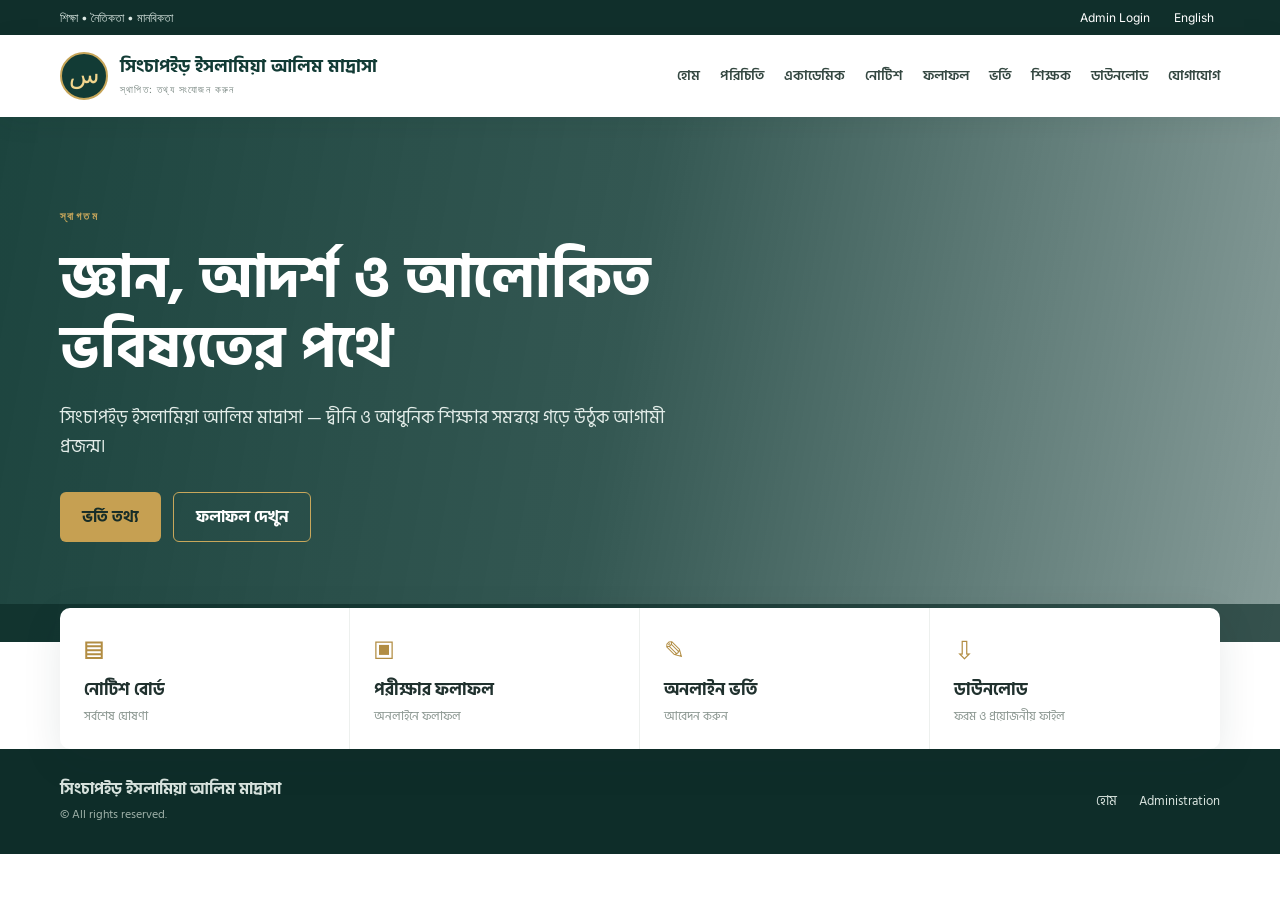
==== commit 05674ad0: "Add files via upload" ====
--- a/index.html
+++ b/index.html
@@ -1,37 +1,20 @@
 <!doctype html>
-<html lang="bn">
-<head>
-  <meta charset="utf-8"><meta name="viewport" content="width=device-width,initial-scale=1">
-  <meta name="theme-color" content="#123b35"><meta name="description" content="সিংচাপইড় ইসলামিয়া আলিম মাদ্রাসা — শিক্ষা, নৈতিকতা ও মানবিকতার সমন্বয়">
-  <title>সিংচাপইড় ইসলামিয়া আলিম মাদ্রাসা</title>
-  <link rel="preconnect" href="https://fonts.googleapis.com"><link href="https://fonts.googleapis.com/css2?family=Hind+Siliguri:wght@400;500;600;700&family=Inter:wght@400;500;600;700;800&display=swap" rel="stylesheet">
-  
-<style id="madrasha-inline-css">
+<html lang="bn"><head><meta charset="utf-8"><meta name="viewport" content="width=device-width,initial-scale=1">
+<meta name="theme-color" content="#123b35"><meta name="description" content="সিংচাপইড় ইসলামিয়া আলিম মাদ্রাসা">
+<title>সিংচাপইড় ইসলামিয়া আলিম মাদ্রাসা</title><link rel="preconnect" href="https://fonts.googleapis.com"><link href="https://fonts.googleapis.com/css2?family=Hind+Siliguri:wght@400;500;600;700&family=Inter:wght@400;500;600;700;800&display=swap" rel="stylesheet">
+<style>
 *{box-sizing:border-box}html{scroll-behavior:smooth;scroll-padding-top:95px}body{margin:0;color:#20312e;background:#fff;font-family:"Hind Siliguri",Inter,sans-serif;font-size:16px;line-height:1.65}a{color:inherit;text-decoration:none}button,input,select,textarea{font:inherit}.container{width:min(1160px,calc(100% - 40px));margin:auto}.topline{background:#102f2b;color:#dce9e4;font:12px Inter,sans-serif}.topline-inner{height:35px;display:flex;align-items:center;justify-content:space-between}.topline-inner>div{display:flex;gap:18px;align-items:center}.topline a{color:#fff}.lang-btn{border:0;background:none;color:#fff;cursor:pointer}.site-header{position:sticky;top:0;z-index:20;background:#fff;box-shadow:0 5px 24px #0c302014}.header-inner{min-height:82px;display:flex;align-items:center;justify-content:space-between;gap:24px}.brand{display:flex;align-items:center;gap:12px;min-width:270px}.brand strong{display:block;color:#123b35;font-size:18px;line-height:1.25}.brand small{display:block;color:#75837e;font:10px Inter,sans-serif;letter-spacing:1.2px;margin-top:5px}.crest{width:48px;height:48px;border:2px solid #c7a65a;border-radius:50%;display:grid;place-items:center;background:#123b35;color:#f1d58d;font-size:25px;flex:none}.site-header nav{display:flex;align-items:center;gap:20px}.site-header nav a{font-size:14px;font-weight:600;color:#344741;white-space:nowrap}.site-header nav a:hover,.text-link{color:#b18a39}.menu-toggle{display:none;border:0;background:#123b35;color:white;padding:8px 12px;border-radius:7px}.hero{position:relative;min-height:490px;display:flex;align-items:center;color:#fff;background:linear-gradient(100deg,#103a34f2 0%,#103a34d9 48%,#103a3480 100%),url("https://images.unsplash.com/photo-1509062522246-3755977927d7?auto=format&fit=crop&w=1800&q=85") center/cover}.hero-content{position:relative;padding:85px 0 100px}.eyebrow,.section-kicker{font:700 11px Inter,sans-serif;letter-spacing:2.4px;color:#c8a75b}.hero h1{font-size:clamp(34px,5vw,58px);line-height:1.2;max-width:700px;margin:17px 0}.hero p{font-size:18px;max-width:630px;color:#e2ece8}.hero-actions{display:flex;gap:12px;margin-top:30px}.btn{display:inline-flex;align-items:center;justify-content:center;border:0;border-radius:6px;padding:11px 22px;font-weight:700;cursor:pointer;transition:.2s}.btn:hover{transform:translateY(-1px);filter:brightness(1.04)}.btn-gold{background:#c6a052;color:#172d28}.btn-outline{border:1px solid #c8a75b;color:#fff;background:transparent}.btn-primary{background:#123b35;color:#fff}.btn-muted{background:#edf1ef;color:#42544e}.btn.small-btn{padding:8px 14px;font-size:13px}.full{width:100%}.hero-foot{position:absolute;bottom:0;width:100%;background:#0c2b27a8;padding:12px 0;font:700 11px Inter,sans-serif;letter-spacing:2px}.hero-foot i{color:#c8a75b;font-style:normal;margin:0 10px}.quick-wrap{position:relative;margin-top:-34px;z-index:2}.quick-grid{display:grid;grid-template-columns:repeat(4,1fr);background:#fff;border-radius:10px;box-shadow:0 12px 40px #102f2b18;overflow:hidden}.quick-card{padding:23px 24px;border-right:1px solid #edf0ee;display:grid;gap:3px}.quick-card:last-child{border:0}.quick-card>span{font-size:25px;color:#b28d43}.quick-card b{font-size:17px}.quick-card small{font-size:12px;color:#89958f}.section{padding:82px 0}.soft{background:#f5f7f5}.two-col,.result-layout,.admission-layout,.contact-grid{display:grid;grid-template-columns:1fr 1fr;gap:70px;align-items:center}.section h2{font-size:34px;line-height:1.3;color:#173b34;margin:10px 0 17px}.section p{color:#687772}.about-panel{background:#123b35;color:#fff;border-radius:12px;min-height:270px;display:flex;flex-direction:column;align-items:center;justify-content:center;text-align:center;padding:35px}.about-panel h3{font-size:24px;margin:15px 0 0}.about-panel p{color:#c4d2cd}.seal{width:84px;height:84px;border:2px solid #c6a052;border-radius:50%;display:grid;place-items:center;color:#f2d88e;font-size:42px}.text-link{font-weight:700}.section-head{display:flex;align-items:end;justify-content:space-between;margin-bottom:28px}.section-head h2{margin-bottom:0}.section-head>p{margin:0}.level-grid{display:grid;grid-template-columns:repeat(3,1fr);gap:20px;margin-top:30px}.level-card{background:#fff;border:1px solid #e6ece8;border-radius:9px;padding:28px;min-height:210px;position:relative;overflow:hidden}.level-card>span{font:700 12px Inter;color:#c5a15b}.level-card h3{font-size:27px;margin:15px 0 0;color:#173b34}.level-card p{font:600 12px Inter;margin:0;color:#b18a39}.level-card small{display:block;margin-top:18px;color:#7a8983}.level-card.featured{background:#123b35;color:white}.level-card.featured h3{color:white}.level-card.featured small{color:#c6d4ce}.live-label{font:700 10px Inter;color:#2b8a62;letter-spacing:1px}.notice-list{border-top:1px solid #e6ece8}.notice-item{display:grid;grid-template-columns:70px 1fr auto;align-items:center;gap:18px;padding:17px 10px;border-bottom:1px solid #e6ece8}.notice-date{background:#f4f0e5;color:#98752f;border-radius:6px;text-align:center;padding:7px;font:700 10px Inter}.notice-date b{display:block;font-size:21px}.notice-item h3{font-size:17px;margin:0}.notice-item p{font-size:12px;margin:2px 0 0}.notice-item a{color:#a17b32;font-size:13px;font-weight:700}.empty-state{padding:24px;color:#87938e;text-align:center;background:#f8faf8;border-radius:8px}.result-section{background:#123b35;color:#fff}.result-section h2{color:#fff}.result-section p{color:#c7d6d0}.result-note{margin-top:25px;padding-left:14px;border-left:3px solid #c6a052;color:#d5e1dc;font-size:13px}.form-card{background:#fff;color:#263a34;border-radius:10px;padding:27px;box-shadow:0 15px 40px #061c191c}.form-card label,.admin-form label,.login-card label{display:block;font-size:13px;font-weight:600;color:#4b5b55;margin-bottom:13px}.form-card input,.form-card select,.form-card textarea,.admin-form input,.admin-form select,.admin-form textarea,.login-card input{display:block;width:100%;margin-top:5px;padding:10px 12px;border:1px solid #dfe7e2;border-radius:5px;background:#fff;color:#263a34;outline:none}.form-card input:focus,.form-card select:focus,.form-card textarea:focus,.admin-form input:focus,.admin-form textarea:focus{border-color:#8eaa9d;box-shadow:0 0 0 3px #dce9e3}.form-row{display:grid;grid-template-columns:1fr 1fr;gap:12px}.form-title{font-size:20px;font-weight:700;color:#173b34;margin-bottom:15px}.form-message,.form-card [aria-live]{font-size:13px;margin-top:10px;color:#2b805c}.admission-points{display:grid;gap:10px;margin-top:25px;color:#47635a}.teacher-grid,.download-grid{display:grid;grid-template-columns:repeat(3,1fr);gap:18px;margin-top:25px}.teacher-card,.download-card{border:1px solid #e6ece8;border-radius:8px;padding:20px;background:#fff}.teacher-card img{width:64px;height:64px;border-radius:50%;object-fit:cover;background:#edf2ef}.teacher-card h3{margin:9px 0 0}.teacher-card p,.download-card p{margin:2px 0;color:#84918b;font-size:13px}.download-card a{color:#98752f;font-weight:700}.contact-section{background:#fff}.contact-grid{align-items:start}.contact-grid em{font-size:12px;color:#a17b32}footer{background:#0e2d29;color:#d8e3de;padding:27px 0}.footer-inner{display:flex;justify-content:space-between;align-items:center}.footer-inner p{margin:2px 0;color:#9fb1a9;font-size:12px}.footer-inner>div:last-child{display:flex;gap:22px;font-size:13px}
 .admin-body{background:#f3f6f4;min-height:100vh;font-family:Inter,"Hind Siliguri",sans-serif}.admin-top{background:#103a34;min-height:75px;padding:12px max(20px,calc((100% - 1200px)/2));display:flex;justify-content:space-between;align-items:center}.light-brand strong{color:#fff;font-size:15px}.light-brand small{color:#b7c9c1}.admin-shell{width:min(1200px,calc(100% - 36px));margin:35px auto}.login-wrap{min-height:70vh;display:grid;place-items:center}.login-card{width:min(430px,100%);padding:34px;background:white;border:1px solid #e4ebe7;border-radius:12px;box-shadow:0 15px 50px #173b3410}.login-card .large{width:62px;height:62px;font-size:30px;margin-bottom:22px}.login-card h1{margin:6px 0;font-size:28px;color:#173b34}.login-card>p,.login-card>small{color:#84918b;font-size:13px}.login-card form{margin:22px 0}.dash-heading{display:flex;justify-content:space-between;align-items:center;margin-bottom:24px}.dash-heading h1{font-size:30px;color:#173b34;margin:5px 0}.dash-heading p{margin:0;color:#84918b}.dash-heading .btn-outline{color:#345149;border-color:#cbd8d1}.stat-grid{display:grid;grid-template-columns:repeat(4,1fr);gap:15px;margin-bottom:22px}.stat-card{background:#fff;border:1px solid #e5ece8;border-radius:8px;padding:18px}.stat-card span{display:block;color:#829089;font-size:12px}.stat-card b{font-size:28px;color:#173b34}.admin-grid{display:grid;grid-template-columns:205px 1fr;gap:18px;align-items:start}.admin-nav,.admin-content{background:#fff;border:1px solid #e5ece8;border-radius:9px;padding:12px}.admin-nav{display:grid;gap:4px;position:sticky;top:15px}.admin-nav button{text-align:left;border:0;background:transparent;padding:11px 12px;border-radius:5px;color:#52635c;cursor:pointer}.admin-nav button.active,.admin-nav button:hover{background:#eaf1ed;color:#174238;font-weight:700}.admin-content{padding:25px;min-height:480px}.admin-panel{display:none}.admin-panel.active{display:block}.admin-panel h2{margin:0 0 17px;color:#173b34;font-size:22px}.admin-form{padding:18px;background:#f7f9f7;border:1px solid #e9efeb;border-radius:8px;margin:15px 0 22px}.admin-form .check-label{display:flex;align-items:center;gap:8px}.admin-form .check-label input{width:auto;margin:0}.info-box{padding:17px;border-left:3px solid #c6a052;background:#f8f5ed;color:#685a39;border-radius:4px;margin-top:20px}.table-wrap{overflow:auto;margin-top:18px}table{border-collapse:collapse;width:100%;font-size:13px;min-width:550px}th,td{text-align:left;padding:11px;border-bottom:1px solid #e8eeea;vertical-align:top}th{background:#f4f7f5;color:#52635c}.table-action{border:0;background:none;color:#a0782d;cursor:pointer;font-weight:700;margin-right:8px}.muted{color:#84918b;font-size:13px}.hidden{display:none!important}
 @media(max-width:1000px){.site-header nav{gap:12px}.site-header nav a{font-size:12px}.brand{min-width:220px}.brand strong{font-size:15px}}@media(max-width:780px){.menu-toggle{display:block}.site-header nav{display:none;position:absolute;top:82px;left:0;right:0;background:#fff;padding:15px 22px 22px;box-shadow:0 12px 20px #123b3518;grid-template-columns:1fr 1fr}.site-header nav.open{display:grid}.quick-grid{grid-template-columns:1fr 1fr}.quick-card:nth-child(2){border-right:0}.quick-card:nth-child(-n+2){border-bottom:1px solid #edf0ee}.two-col,.result-layout,.admission-layout,.contact-grid{grid-template-columns:1fr;gap:30px}.section{padding:58px 0}.level-grid{grid-template-columns:1fr}.teacher-grid,.download-grid{grid-template-columns:1fr 1fr}.section-head{align-items:start;gap:12px;flex-direction:column}.admin-grid{grid-template-columns:1fr}.admin-nav{position:static;display:flex;overflow:auto}.admin-nav button{white-space:nowrap}.stat-grid{grid-template-columns:1fr 1fr}.admin-content{padding:17px}.dash-heading h1{font-size:23px}}@media(max-width:480px){.container{width:calc(100% - 28px)}.brand{min-width:0}.brand strong{font-size:13px}.brand small{font-size:8px}.crest{width:40px;height:40px}.hero{min-height:440px}.hero-content{padding:65px 0 90px}.hero h1{font-size:34px}.hero p{font-size:15px}.quick-card{padding:16px}.quick-card b{font-size:14px}.quick-card small{font-size:10px}.section h2{font-size:28px}.form-card{padding:19px}.form-row{grid-template-columns:1fr;gap:0}.teacher-grid,.download-grid{grid-template-columns:1fr}.footer-inner{align-items:start;gap:20px;flex-direction:column}.stat-grid{gap:8px}.stat-card{padding:12px}.stat-card b{font-size:23px}.admin-top{padding:10px 14px}.admin-top .brand strong{font-size:11px}}
 
-</style>
-</head>
-<body>
-  <div class="topline"><div class="container topline-inner"><span>শিক্ষা • নৈতিকতা • মানবিকতা</span><div><a href="./admin.html">Admin Login</a><button id="langToggle" class="lang-btn">English</button></div></div></div>
-  <header class="site-header"><div class="container header-inner">
-    <a class="brand" href="#home"><div class="crest">س</div><div><strong data-bn="সিংচাপইড় ইসলামিয়া আলিম মাদ্রাসা" data-en="Singchapair Islamia Alim Madrasha">সিংচাপইড় ইসলামিয়া আলিম মাদ্রাসা</strong><small data-bn="স্থাপিত: তথ্য সংযোজন করুন" data-en="Established: Add year">স্থাপিত: তথ্য সংযোজন করুন</small></div></a>
-    <button class="menu-toggle" id="menuToggle" aria-label="Open menu">☰</button>
-    <nav id="mainNav"><a href="#home" data-bn="হোম" data-en="Home">হোম</a><a href="#about" data-bn="পরিচিতি" data-en="About">পরিচিতি</a><a href="#academics" data-bn="একাডেমিক" data-en="Academics">একাডেমিক</a><a href="#notices" data-bn="নোটিশ" data-en="Notices">নোটিশ</a><a href="#results" data-bn="ফলাফল" data-en="Results">ফলাফল</a><a href="#admission" data-bn="ভর্তি" data-en="Admission">ভর্তি</a><a href="#teachers" data-bn="শিক্ষক" data-en="Teachers">শিক্ষক</a><a href="#contact" data-bn="যোগাযোগ" data-en="Contact">যোগাযোগ</a></nav>
-  </div></header>
-  <main>
-    <section class="hero" id="home"><div class="hero-shade"></div><div class="container hero-content"><span class="eyebrow" data-bn="স্বাগতম" data-en="WELCOME">স্বাগতম</span><h1 data-bn="জ্ঞান, আদর্শ ও আলোকিত ভবিষ্যতের পথে" data-en="A journey towards knowledge, values and a brighter future">জ্ঞান, আদর্শ ও আলোকিত ভবিষ্যতের পথে</h1><p data-bn="সিংচাপইড় ইসলামিয়া আলিম মাদ্রাসা — দ্বীনি ও আধুনিক শিক্ষার সমন্বয়ে গড়ে উঠুক আগামী প্রজন্ম।" data-en="Singchapair Islamia Alim Madrasha — nurturing the next generation through a balance of religious and modern education.">সিংচাপইড় ইসলামিয়া আলিম মাদ্রাসা — দ্বীনি ও আধুনিক শিক্ষার সমন্বয়ে গড়ে উঠুক আগামী প্রজন্ম।</p><div class="hero-actions"><a class="btn btn-gold" href="#admission" data-bn="ভর্তি তথ্য" data-en="Admission">ভর্তি তথ্য</a><a class="btn btn-outline" href="#results" data-bn="ফলাফল দেখুন" data-en="Check Result">ফলাফল দেখুন</a></div></div><div class="hero-foot"><div class="container">EBTEDAYEE <i>•</i> DAKHIL <i>•</i> ALIM</div></div></section>
-    <section class="quick-wrap"><div class="container quick-grid"><a href="#notices" class="quick-card"><span>▤</span><b data-bn="নোটিশ বোর্ড" data-en="Notice Board">নোটিশ বোর্ড</b><small data-bn="সর্বশেষ ঘোষণা" data-en="Latest announcements">সর্বশেষ ঘোষণা</small></a><a href="#results" class="quick-card"><span>▣</span><b data-bn="পরীক্ষার ফলাফল" data-en="Exam Results">পরীক্ষার ফলাফল</b><small data-bn="অনলাইনে ফলাফল" data-en="View results online">অনলাইনে ফলাফল</small></a><a href="#admission" class="quick-card"><span>✎</span><b data-bn="অনলাইন ভর্তি" data-en="Online Admission">অনলাইন ভর্তি</b><small data-bn="আবেদন করুন" data-en="Apply now">আবেদন করুন</small></a><a href="#downloads" class="quick-card"><span>⇩</span><b data-bn="ডাউনলোড" data-en="Downloads">ডাউনলোড</b><small data-bn="ফরম ও প্রয়োজনীয় ফাইল" data-en="Forms and documents">ফরম ও প্রয়োজনীয় ফাইল</small></a></div></section>
-    <section class="section" id="about"><div class="container two-col"><div><span class="section-kicker">ABOUT OUR MADRASHA</span><h2 data-bn="আমাদের মাদ্রাসা সম্পর্কে" data-en="About our Madrasha">আমাদের মাদ্রাসা সম্পর্কে</h2><p data-bn="সিংচাপইড় ইসলামিয়া আলিম মাদ্রাসার লক্ষ্য হলো শিক্ষার্থীদের জ্ঞান, নৈতিকতা, শৃঙ্খলা ও দায়িত্ববোধে সমৃদ্ধ করে গড়ে তোলা। প্রতিষ্ঠানের প্রকৃত ইতিহাস, প্রতিষ্ঠাকাল, EIIN ও স্বীকৃতির তথ্য প্রশাসন থেকে যাচাই করে এখানে যুক্ত করুন।" data-en="Singchapair Islamia Alim Madrasha aims to nurture students with knowledge, ethics, discipline and responsibility. Add the verified institutional history, founding year, EIIN and recognition details here.">সিংচাপইড় ইসলামিয়া আলিম মাদ্রাসার লক্ষ্য হলো শিক্ষার্থীদের জ্ঞান, নৈতিকতা, শৃঙ্খলা ও দায়িত্ববোধে সমৃদ্ধ করে গড়ে তোলা। প্রতিষ্ঠানের প্রকৃত ইতিহাস, প্রতিষ্ঠাকাল, EIIN ও স্বীকৃতির তথ্য প্রশাসন থেকে যাচাই করে এখানে যুক্ত করুন।</p><a class="text-link" href="#contact" data-bn="যোগাযোগ করুন →" data-en="Contact us →">যোগাযোগ করুন →</a></div><div class="about-panel"><div class="seal">س</div><h3 data-bn="শিক্ষাই শক্তি, আদর্শই পথ" data-en="Knowledge is strength, values are the way">শিক্ষাই শক্তি, আদর্শই পথ</h3><p data-bn="একটি সুন্দর, নিরাপদ ও শিক্ষাবান্ধব পরিবেশ" data-en="A welcoming and student-focused learning environment">একটি সুন্দর, নিরাপদ ও শিক্ষাবান্ধব পরিবেশ</p></div></div></section>
-    <section class="section soft" id="academics"><div class="container"><div class="section-head"><div><span class="section-kicker">ACADEMIC PROGRAMMES</span><h2 data-bn="একাডেমিক কার্যক্রম" data-en="Academic programmes">একাডেমিক কার্যক্রম</h2></div><p data-bn="তিনটি স্তরে ধারাবাহিক শিক্ষার সুযোগ" data-en="A structured learning pathway across three levels">তিনটি স্তরে ধারাবাহিক শিক্ষার সুযোগ</p></div><div class="level-grid"><article class="level-card"><span>01</span><h3>ইবতেদায়ী</h3><p>Ebtedayee</p><small data-bn="প্রাথমিক স্তরের ভিত্তিমূলক শিক্ষা" data-en="Foundational primary-level education">প্রাথমিক স্তরের ভিত্তিমূলক শিক্ষা</small></article><article class="level-card featured"><span>02</span><h3>দাখিল</h3><p>Dakhil</p><small data-bn="মাধ্যমিক স্তরের সাধারণ ও দ্বীনি শিক্ষা" data-en="Secondary general and religious education">মাধ্যমিক স্তরের সাধারণ ও দ্বীনি শিক্ষা</small></article><article class="level-card"><span>03</span><h3>আলিম</h3><p>Alim</p><small data-bn="উচ্চমাধ্যমিক স্তরের শিক্ষা" data-en="Higher-secondary level education">উচ্চমাধ্যমিক স্তরের শিক্ষা</small></article></div></div></section>
-    <section class="section" id="notices"><div class="container"><div class="section-head"><div><span class="section-kicker">ANNOUNCEMENTS</span><h2 data-bn="নোটিশ বোর্ড" data-en="Notice board">নোটিশ বোর্ড</h2></div><span class="live-label">● LIVE UPDATES</span></div><div id="noticeList" class="notice-list"><div class="empty-state">নোটিশ লোড হচ্ছে...</div></div></div></section>
-    <section class="section result-section" id="results"><div class="container result-layout"><div><span class="section-kicker">STUDENT SERVICES</span><h2 data-bn="পরীক্ষার ফলাফল" data-en="Examination results">পরীক্ষার ফলাফল</h2><p data-bn="রোল ও পরীক্ষার তথ্য দিয়ে প্রকাশিত ফলাফল অনুসন্ধান করুন।" data-en="Search published results using your roll and examination details.">রোল ও পরীক্ষার তথ্য দিয়ে প্রকাশিত ফলাফল অনুসন্ধান করুন।</p><div class="result-note">শুধুমাত্র প্রশাসন কর্তৃক প্রকাশিত ফলাফল এখানে দেখা যাবে।</div></div><form id="resultForm" class="form-card"><label>Academic Level<select name="level" required><option value="">Select level</option><option>Ebtedayee</option><option>Dakhil</option><option>Alim</option></select></label><label>Examination<select name="exam" required><option value="">Select examination</option><option>১ম সাময়িক</option><option>২য় সাময়িক</option><option>বার্ষিক</option><option>মডেল টেস্ট</option></select></label><label>Year<input name="year" type="number" min="2000" max="2100" placeholder="2026" required></label><label>Roll Number<input name="roll" required placeholder="Enter roll number"></label><button class="btn btn-primary full" type="submit">Search Result</button><div id="resultOutput" aria-live="polite"></div></form></div></section>
-    <section class="section soft" id="admission"><div class="container admission-layout"><div><span class="section-kicker">ADMISSION</span><h2 data-bn="ভর্তি আবেদন" data-en="Admission application">ভর্তি আবেদন</h2><p data-bn="নতুন শিক্ষাবর্ষে ভর্তির জন্য অনলাইনে প্রাথমিক আবেদন জমা দিন। আবেদন জমা দেওয়ার পর প্রদর্শিত ট্র্যাকিং নম্বর সংরক্ষণ করুন।" data-en="Submit an initial online application for the new academic session. Keep the tracking number shown after submission.">নতুন শিক্ষাবর্ষে ভর্তির জন্য অনলাইনে প্রাথমিক আবেদন জমা দিন। আবেদন জমা দেওয়ার পর প্রদর্শিত ট্র্যাকিং নম্বর সংরক্ষণ করুন।</p><div class="admission-points"><span>✓ সহজ অনলাইন আবেদন</span><span>✓ আবেদন ট্র্যাকিং</span><span>✓ অফিস থেকে যাচাই</span></div></div><form id="admissionForm" class="form-card"><div class="form-title">Online Application</div><label>শিক্ষার্থীর নাম / Student Name<input name="studentName" required maxlength="100"></label><div class="form-row"><label>পিতার নাম<input name="fatherName" required></label><label>মাতার নাম<input name="motherName" required></label></div><div class="form-row"><label>স্তর / Level<select name="level" required><option value="">নির্বাচন করুন</option><option>Ebtedayee</option><option>Dakhil</option><option>Alim</option></select></label><label>শ্রেণি / Class<input name="className" required></label></div><label>মোবাইল নম্বর<input name="phone" inputmode="tel" required pattern="[0-9+ -]{8,20}"></label><label>ঠিকানা<textarea name="address" rows="2" required></textarea></label><button class="btn btn-primary full">আবেদন জমা দিন</button><div id="admissionOutput" aria-live="polite"></div></form></div></section>
-    <section class="section" id="teachers"><div class="container"><div class="section-head"><div><span class="section-kicker">OUR TEAM</span><h2 data-bn="শিক্ষক ও কর্মচারীবৃন্দ" data-en="Teachers & staff">শিক্ষক ও কর্মচারীবৃন্দ</h2></div></div><div id="teacherList" class="teacher-grid"><div class="empty-state">প্রোফাইল শিগগির যুক্ত করা হবে।</div></div></div></section>
-    <section class="section soft" id="downloads"><div class="container"><span class="section-kicker">RESOURCES</span><h2 data-bn="ডাউনলোড ও প্রয়োজনীয় তথ্য" data-en="Downloads & resources">ডাউনলোড ও প্রয়োজনীয় তথ্য</h2><div id="downloadList" class="download-grid"><div class="empty-state">ডাউনলোড ফাইল প্রকাশিত হলে এখানে দেখা যাবে।</div></div></div></section>
-    <section class="section contact-section" id="contact"><div class="container contact-grid"><div><span class="section-kicker">GET IN TOUCH</span><h2 data-bn="যোগাযোগ করুন" data-en="Get in touch">যোগাযোগ করুন</h2><p>Singchapair Islamia Alim Madrasha</p><p>ঠিকানা: সিংচাপইড়, ছাতক, সুনামগঞ্জ, বাংলাদেশ <em>(প্রশাসন কর্তৃক যাচাই করুন)</em></p><p>ফোন: <span data-setting="phone">তথ্য সংযোজন করুন</span></p><p>ইমেইল: <span data-setting="email">তথ্য সংযোজন করুন</span></p></div><form id="contactForm" class="form-card"><div class="form-title">Send a message</div><label>নাম<input name="name" required></label><label>মোবাইল / ইমেইল<input name="contact" required></label><label>বার্তা<textarea name="message" rows="3" required></textarea></label><button class="btn btn-primary full">বার্তা পাঠান</button><div id="contactOutput" aria-live="polite"></div></form></div></section>
-  </main>
-  <footer><div class="container footer-inner"><div><strong>সিংচাপইড় ইসলামিয়া আলিম মাদ্রাসা</strong><p>© <span id="yearNow"></span> All rights reserved.</p></div><div><a href="#home">Back to top ↑</a><a href="./admin.html">Administration</a></div></div></footer>
-  <script type="module" src="./js/public.js"></script>
-</body></html>+</style></head><body><div class="topline"><div class="container topline-inner"><span>শিক্ষা • নৈতিকতা • মানবিকতা</span><div><a href="admin.html">Admin Login</a><button id="langToggle" class="lang-btn">English</button></div></div></div>
+<header class="site-header"><div class="container header-inner">
+<a class="brand" href="index.html"><div class="crest">س</div><div><strong>সিংচাপইড় ইসলামিয়া আলিম মাদ্রাসা</strong><small>স্থাপিত: তথ্য সংযোজন করুন</small></div></a>
+<button class="menu-toggle" id="menuToggle" aria-label="Open menu">☰</button><nav id="mainNav">
+<a href="index.html">হোম</a><a href="about.html">পরিচিতি</a><a href="academics.html">একাডেমিক</a>
+<a href="notices.html">নোটিশ</a><a href="results.html">ফলাফল</a><a href="admission.html">ভর্তি</a>
+<a href="teachers.html">শিক্ষক</a><a href="downloads.html">ডাউনলোড</a><a href="contact.html">যোগাযোগ</a></nav></div></header><main><section class="hero" id="home"><div class="hero-shade"></div><div class="container hero-content"><span class="eyebrow" data-bn="স্বাগতম" data-en="WELCOME">স্বাগতম</span><h1 data-bn="জ্ঞান, আদর্শ ও আলোকিত ভবিষ্যতের পথে" data-en="A journey towards knowledge, values and a brighter future">জ্ঞান, আদর্শ ও আলোকিত ভবিষ্যতের পথে</h1><p data-bn="সিংচাপইড় ইসলামিয়া আলিম মাদ্রাসা — দ্বীনি ও আধুনিক শিক্ষার সমন্বয়ে গড়ে উঠুক আগামী প্রজন্ম।" data-en="Singchapair Islamia Alim Madrasha — nurturing the next generation through a balance of religious and modern education.">সিংচাপইড় ইসলামিয়া আলিম মাদ্রাসা — দ্বীনি ও আধুনিক শিক্ষার সমন্বয়ে গড়ে উঠুক আগামী প্রজন্ম।</p><div class="hero-actions"><a class="btn btn-gold" href="#admission" data-bn="ভর্তি তথ্য" data-en="Admission">ভর্তি তথ্য</a><a class="btn btn-outline" href="#results" data-bn="ফলাফল দেখুন" data-en="Check Result">ফলাফল দেখুন</a></div></div><div class="hero-foot"><div class="container">EBTEDAYEE <i>•</i> DAKHIL <i>•</i> ALIM</div></div></section><section class="quick-wrap"><div class="container quick-grid">
+<a href="notices.html" class="quick-card"><span>▤</span><b>নোটিশ বোর্ড</b><small>সর্বশেষ ঘোষণা</small></a>
+<a href="results.html" class="quick-card"><span>▣</span><b>পরীক্ষার ফলাফল</b><small>অনলাইনে ফলাফল</small></a>
+<a href="admission.html" class="quick-card"><span>✎</span><b>অনলাইন ভর্তি</b><small>আবেদন করুন</small></a>
+<a href="downloads.html" class="quick-card"><span>⇩</span><b>ডাউনলোড</b><small>ফরম ও প্রয়োজনীয় ফাইল</small></a></div></section></main><footer><div class="container footer-inner"><div><strong>সিংচাপইড় ইসলামিয়া আলিম মাদ্রাসা</strong><p>© <span id="yearNow"></span> All rights reserved.</p></div><div><a href="index.html">হোম</a><a href="admin.html">Administration</a></div></div></footer><script type="module" src="js/public.js"></script></body></html>
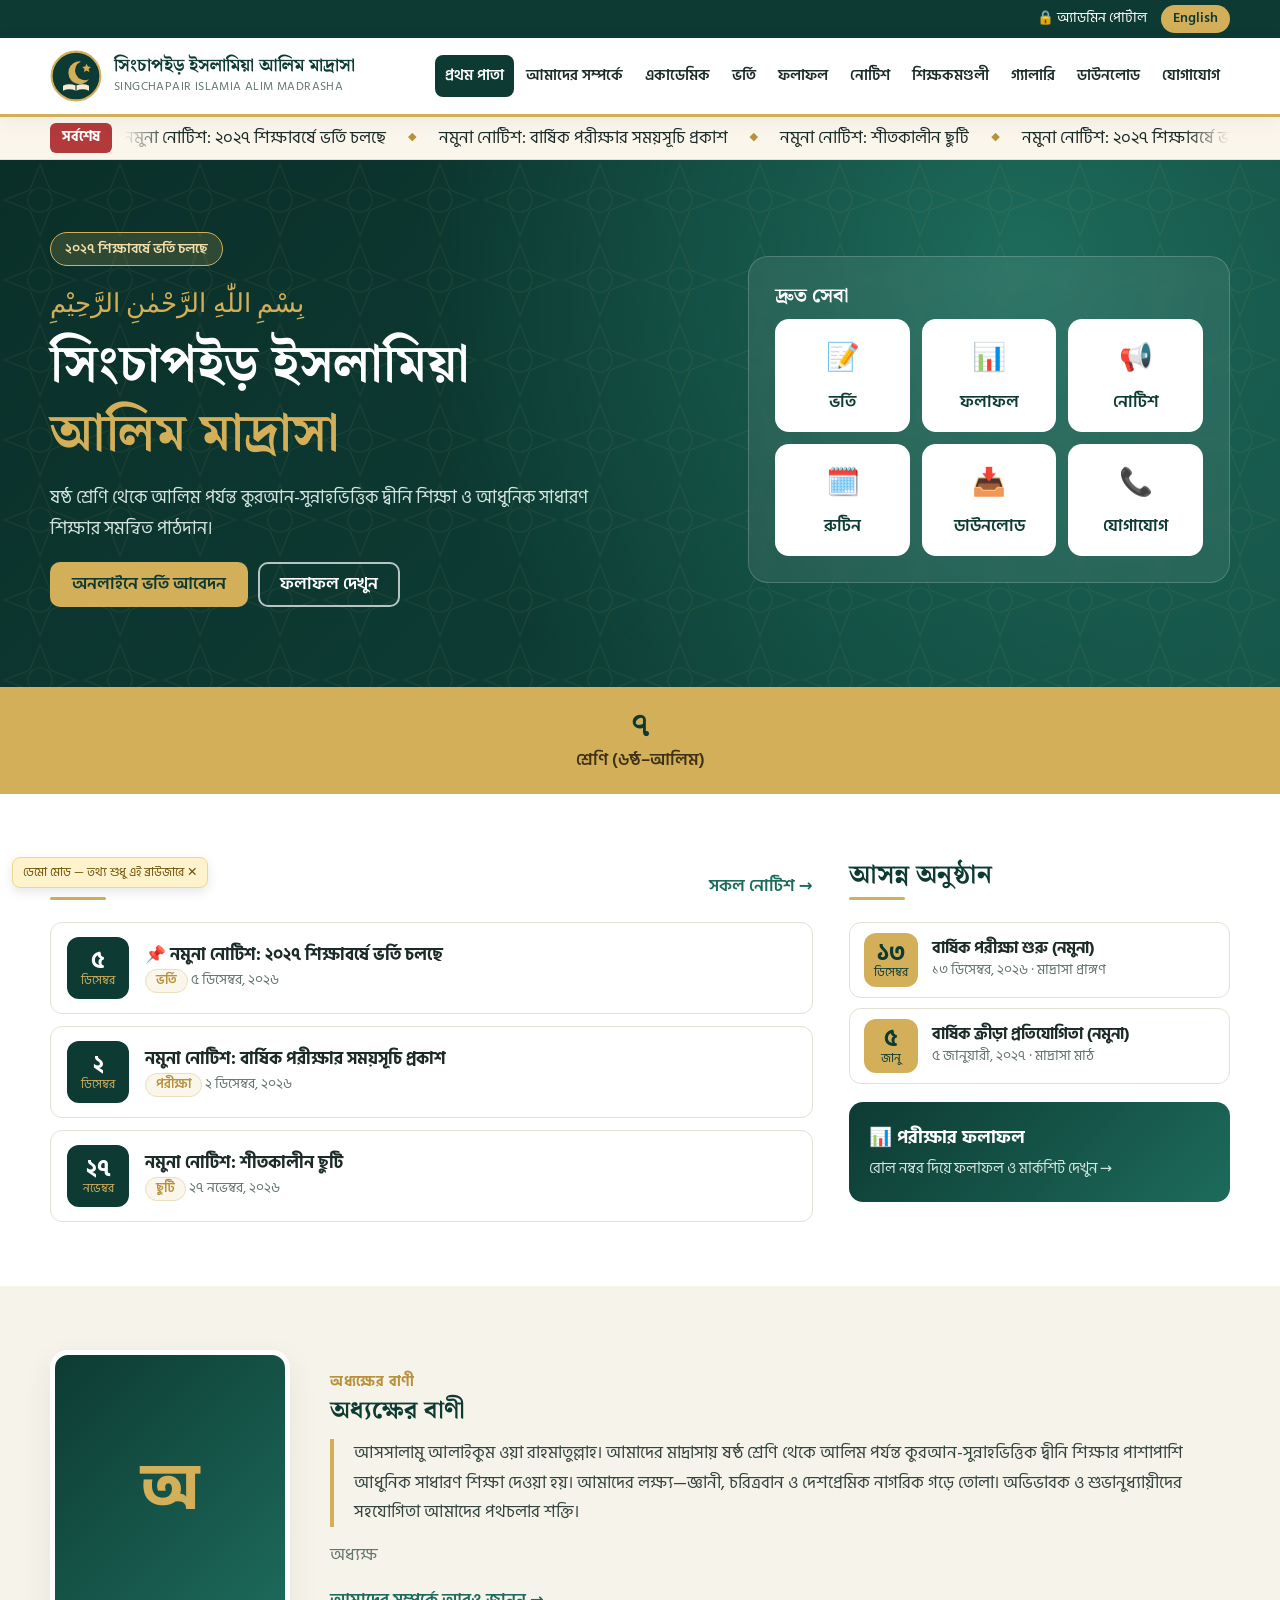
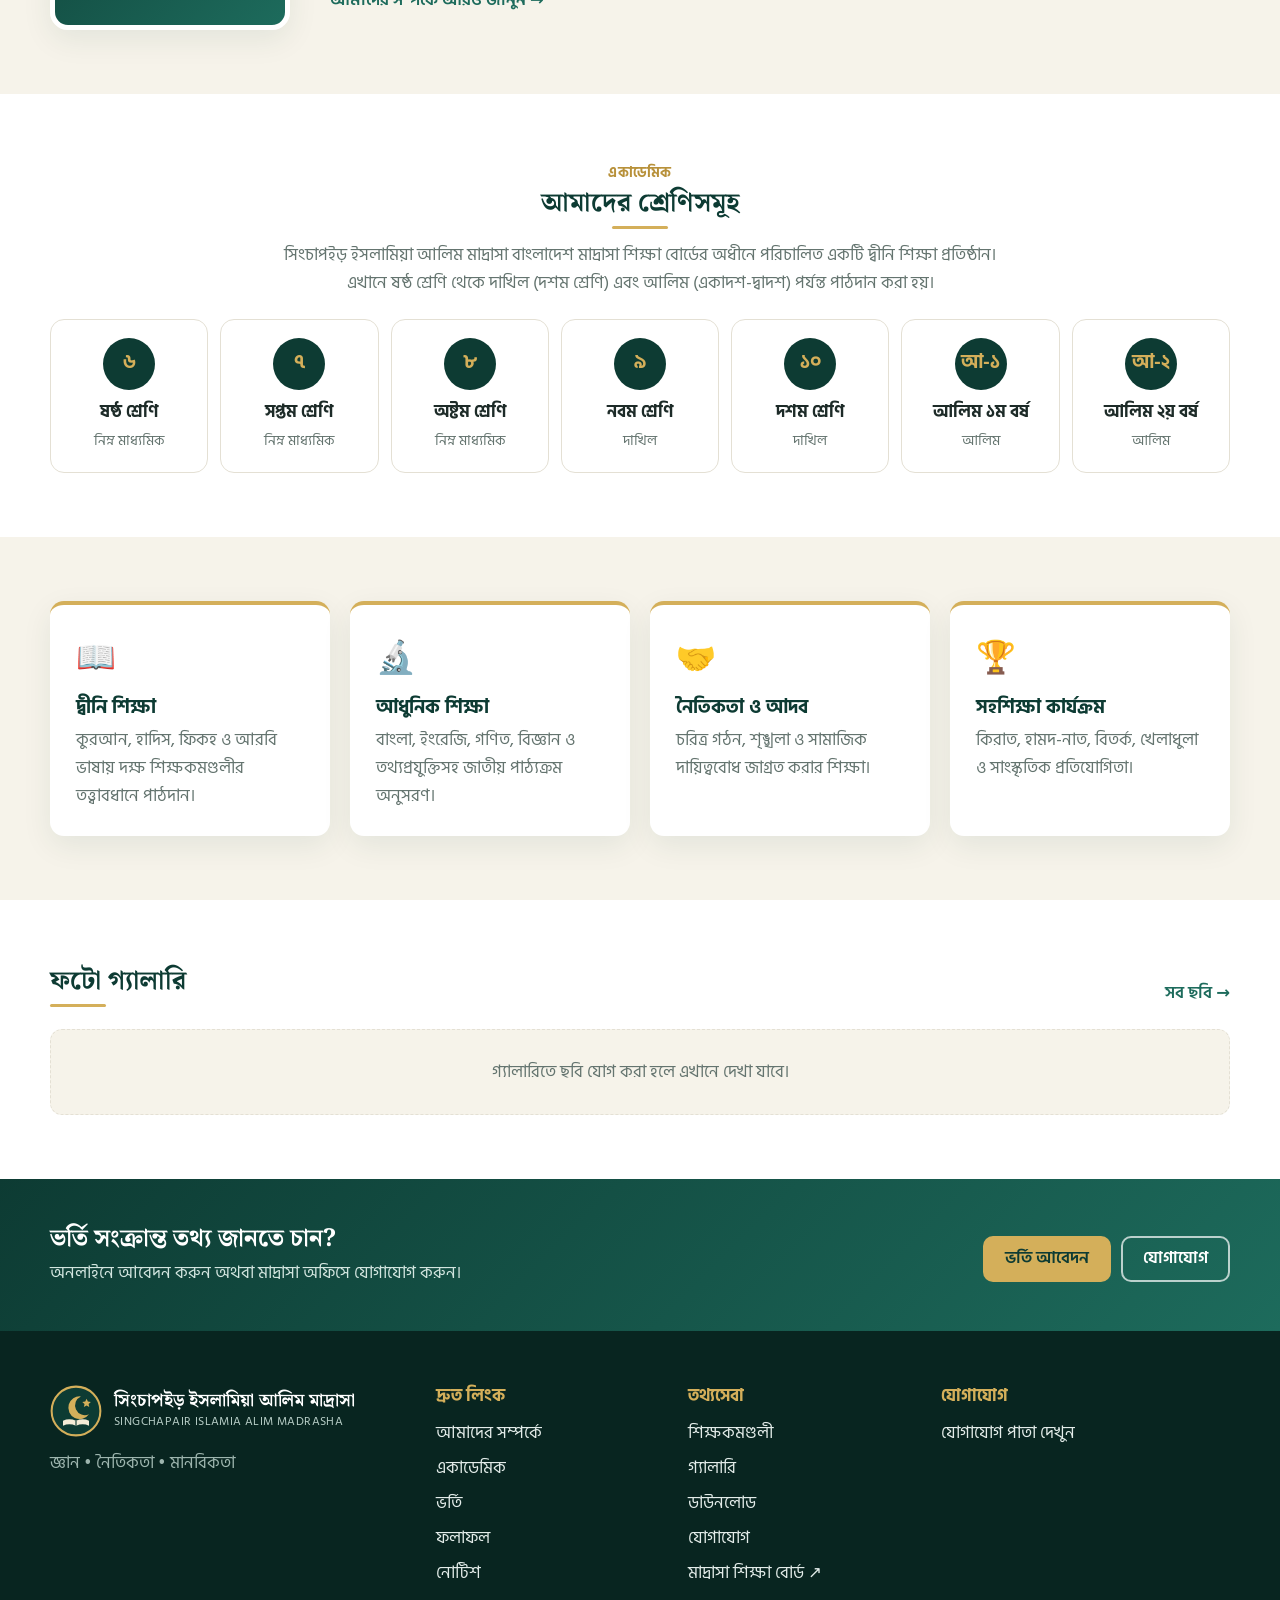
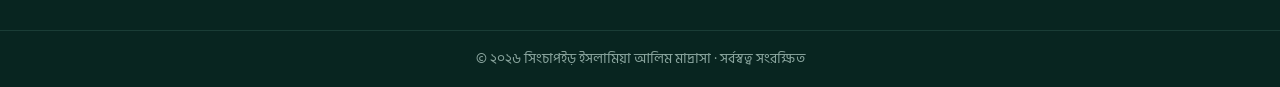
==== commit a90bef32: "Rebuild madrasha website: public pages, online admission, results, admin portal - Public site: home," ====
--- a/index.html
+++ b/index.html
@@ -1,20 +1,113 @@
 <!doctype html>
-<html lang="bn"><head><meta charset="utf-8"><meta name="viewport" content="width=device-width,initial-scale=1">
-<meta name="theme-color" content="#123b35"><meta name="description" content="সিংচাপইড় ইসলামিয়া আলিম মাদ্রাসা">
-<title>সিংচাপইড় ইসলামিয়া আলিম মাদ্রাসা</title><link rel="preconnect" href="https://fonts.googleapis.com"><link href="https://fonts.googleapis.com/css2?family=Hind+Siliguri:wght@400;500;600;700&family=Inter:wght@400;500;600;700;800&display=swap" rel="stylesheet">
-<style>
-*{box-sizing:border-box}html{scroll-behavior:smooth;scroll-padding-top:95px}body{margin:0;color:#20312e;background:#fff;font-family:"Hind Siliguri",Inter,sans-serif;font-size:16px;line-height:1.65}a{color:inherit;text-decoration:none}button,input,select,textarea{font:inherit}.container{width:min(1160px,calc(100% - 40px));margin:auto}.topline{background:#102f2b;color:#dce9e4;font:12px Inter,sans-serif}.topline-inner{height:35px;display:flex;align-items:center;justify-content:space-between}.topline-inner>div{display:flex;gap:18px;align-items:center}.topline a{color:#fff}.lang-btn{border:0;background:none;color:#fff;cursor:pointer}.site-header{position:sticky;top:0;z-index:20;background:#fff;box-shadow:0 5px 24px #0c302014}.header-inner{min-height:82px;display:flex;align-items:center;justify-content:space-between;gap:24px}.brand{display:flex;align-items:center;gap:12px;min-width:270px}.brand strong{display:block;color:#123b35;font-size:18px;line-height:1.25}.brand small{display:block;color:#75837e;font:10px Inter,sans-serif;letter-spacing:1.2px;margin-top:5px}.crest{width:48px;height:48px;border:2px solid #c7a65a;border-radius:50%;display:grid;place-items:center;background:#123b35;color:#f1d58d;font-size:25px;flex:none}.site-header nav{display:flex;align-items:center;gap:20px}.site-header nav a{font-size:14px;font-weight:600;color:#344741;white-space:nowrap}.site-header nav a:hover,.text-link{color:#b18a39}.menu-toggle{display:none;border:0;background:#123b35;color:white;padding:8px 12px;border-radius:7px}.hero{position:relative;min-height:490px;display:flex;align-items:center;color:#fff;background:linear-gradient(100deg,#103a34f2 0%,#103a34d9 48%,#103a3480 100%),url("https://images.unsplash.com/photo-1509062522246-3755977927d7?auto=format&fit=crop&w=1800&q=85") center/cover}.hero-content{position:relative;padding:85px 0 100px}.eyebrow,.section-kicker{font:700 11px Inter,sans-serif;letter-spacing:2.4px;color:#c8a75b}.hero h1{font-size:clamp(34px,5vw,58px);line-height:1.2;max-width:700px;margin:17px 0}.hero p{font-size:18px;max-width:630px;color:#e2ece8}.hero-actions{display:flex;gap:12px;margin-top:30px}.btn{display:inline-flex;align-items:center;justify-content:center;border:0;border-radius:6px;padding:11px 22px;font-weight:700;cursor:pointer;transition:.2s}.btn:hover{transform:translateY(-1px);filter:brightness(1.04)}.btn-gold{background:#c6a052;color:#172d28}.btn-outline{border:1px solid #c8a75b;color:#fff;background:transparent}.btn-primary{background:#123b35;color:#fff}.btn-muted{background:#edf1ef;color:#42544e}.btn.small-btn{padding:8px 14px;font-size:13px}.full{width:100%}.hero-foot{position:absolute;bottom:0;width:100%;background:#0c2b27a8;padding:12px 0;font:700 11px Inter,sans-serif;letter-spacing:2px}.hero-foot i{color:#c8a75b;font-style:normal;margin:0 10px}.quick-wrap{position:relative;margin-top:-34px;z-index:2}.quick-grid{display:grid;grid-template-columns:repeat(4,1fr);background:#fff;border-radius:10px;box-shadow:0 12px 40px #102f2b18;overflow:hidden}.quick-card{padding:23px 24px;border-right:1px solid #edf0ee;display:grid;gap:3px}.quick-card:last-child{border:0}.quick-card>span{font-size:25px;color:#b28d43}.quick-card b{font-size:17px}.quick-card small{font-size:12px;color:#89958f}.section{padding:82px 0}.soft{background:#f5f7f5}.two-col,.result-layout,.admission-layout,.contact-grid{display:grid;grid-template-columns:1fr 1fr;gap:70px;align-items:center}.section h2{font-size:34px;line-height:1.3;color:#173b34;margin:10px 0 17px}.section p{color:#687772}.about-panel{background:#123b35;color:#fff;border-radius:12px;min-height:270px;display:flex;flex-direction:column;align-items:center;justify-content:center;text-align:center;padding:35px}.about-panel h3{font-size:24px;margin:15px 0 0}.about-panel p{color:#c4d2cd}.seal{width:84px;height:84px;border:2px solid #c6a052;border-radius:50%;display:grid;place-items:center;color:#f2d88e;font-size:42px}.text-link{font-weight:700}.section-head{display:flex;align-items:end;justify-content:space-between;margin-bottom:28px}.section-head h2{margin-bottom:0}.section-head>p{margin:0}.level-grid{display:grid;grid-template-columns:repeat(3,1fr);gap:20px;margin-top:30px}.level-card{background:#fff;border:1px solid #e6ece8;border-radius:9px;padding:28px;min-height:210px;position:relative;overflow:hidden}.level-card>span{font:700 12px Inter;color:#c5a15b}.level-card h3{font-size:27px;margin:15px 0 0;color:#173b34}.level-card p{font:600 12px Inter;margin:0;color:#b18a39}.level-card small{display:block;margin-top:18px;color:#7a8983}.level-card.featured{background:#123b35;color:white}.level-card.featured h3{color:white}.level-card.featured small{color:#c6d4ce}.live-label{font:700 10px Inter;color:#2b8a62;letter-spacing:1px}.notice-list{border-top:1px solid #e6ece8}.notice-item{display:grid;grid-template-columns:70px 1fr auto;align-items:center;gap:18px;padding:17px 10px;border-bottom:1px solid #e6ece8}.notice-date{background:#f4f0e5;color:#98752f;border-radius:6px;text-align:center;padding:7px;font:700 10px Inter}.notice-date b{display:block;font-size:21px}.notice-item h3{font-size:17px;margin:0}.notice-item p{font-size:12px;margin:2px 0 0}.notice-item a{color:#a17b32;font-size:13px;font-weight:700}.empty-state{padding:24px;color:#87938e;text-align:center;background:#f8faf8;border-radius:8px}.result-section{background:#123b35;color:#fff}.result-section h2{color:#fff}.result-section p{color:#c7d6d0}.result-note{margin-top:25px;padding-left:14px;border-left:3px solid #c6a052;color:#d5e1dc;font-size:13px}.form-card{background:#fff;color:#263a34;border-radius:10px;padding:27px;box-shadow:0 15px 40px #061c191c}.form-card label,.admin-form label,.login-card label{display:block;font-size:13px;font-weight:600;color:#4b5b55;margin-bottom:13px}.form-card input,.form-card select,.form-card textarea,.admin-form input,.admin-form select,.admin-form textarea,.login-card input{display:block;width:100%;margin-top:5px;padding:10px 12px;border:1px solid #dfe7e2;border-radius:5px;background:#fff;color:#263a34;outline:none}.form-card input:focus,.form-card select:focus,.form-card textarea:focus,.admin-form input:focus,.admin-form textarea:focus{border-color:#8eaa9d;box-shadow:0 0 0 3px #dce9e3}.form-row{display:grid;grid-template-columns:1fr 1fr;gap:12px}.form-title{font-size:20px;font-weight:700;color:#173b34;margin-bottom:15px}.form-message,.form-card [aria-live]{font-size:13px;margin-top:10px;color:#2b805c}.admission-points{display:grid;gap:10px;margin-top:25px;color:#47635a}.teacher-grid,.download-grid{display:grid;grid-template-columns:repeat(3,1fr);gap:18px;margin-top:25px}.teacher-card,.download-card{border:1px solid #e6ece8;border-radius:8px;padding:20px;background:#fff}.teacher-card img{width:64px;height:64px;border-radius:50%;object-fit:cover;background:#edf2ef}.teacher-card h3{margin:9px 0 0}.teacher-card p,.download-card p{margin:2px 0;color:#84918b;font-size:13px}.download-card a{color:#98752f;font-weight:700}.contact-section{background:#fff}.contact-grid{align-items:start}.contact-grid em{font-size:12px;color:#a17b32}footer{background:#0e2d29;color:#d8e3de;padding:27px 0}.footer-inner{display:flex;justify-content:space-between;align-items:center}.footer-inner p{margin:2px 0;color:#9fb1a9;font-size:12px}.footer-inner>div:last-child{display:flex;gap:22px;font-size:13px}
-.admin-body{background:#f3f6f4;min-height:100vh;font-family:Inter,"Hind Siliguri",sans-serif}.admin-top{background:#103a34;min-height:75px;padding:12px max(20px,calc((100% - 1200px)/2));display:flex;justify-content:space-between;align-items:center}.light-brand strong{color:#fff;font-size:15px}.light-brand small{color:#b7c9c1}.admin-shell{width:min(1200px,calc(100% - 36px));margin:35px auto}.login-wrap{min-height:70vh;display:grid;place-items:center}.login-card{width:min(430px,100%);padding:34px;background:white;border:1px solid #e4ebe7;border-radius:12px;box-shadow:0 15px 50px #173b3410}.login-card .large{width:62px;height:62px;font-size:30px;margin-bottom:22px}.login-card h1{margin:6px 0;font-size:28px;color:#173b34}.login-card>p,.login-card>small{color:#84918b;font-size:13px}.login-card form{margin:22px 0}.dash-heading{display:flex;justify-content:space-between;align-items:center;margin-bottom:24px}.dash-heading h1{font-size:30px;color:#173b34;margin:5px 0}.dash-heading p{margin:0;color:#84918b}.dash-heading .btn-outline{color:#345149;border-color:#cbd8d1}.stat-grid{display:grid;grid-template-columns:repeat(4,1fr);gap:15px;margin-bottom:22px}.stat-card{background:#fff;border:1px solid #e5ece8;border-radius:8px;padding:18px}.stat-card span{display:block;color:#829089;font-size:12px}.stat-card b{font-size:28px;color:#173b34}.admin-grid{display:grid;grid-template-columns:205px 1fr;gap:18px;align-items:start}.admin-nav,.admin-content{background:#fff;border:1px solid #e5ece8;border-radius:9px;padding:12px}.admin-nav{display:grid;gap:4px;position:sticky;top:15px}.admin-nav button{text-align:left;border:0;background:transparent;padding:11px 12px;border-radius:5px;color:#52635c;cursor:pointer}.admin-nav button.active,.admin-nav button:hover{background:#eaf1ed;color:#174238;font-weight:700}.admin-content{padding:25px;min-height:480px}.admin-panel{display:none}.admin-panel.active{display:block}.admin-panel h2{margin:0 0 17px;color:#173b34;font-size:22px}.admin-form{padding:18px;background:#f7f9f7;border:1px solid #e9efeb;border-radius:8px;margin:15px 0 22px}.admin-form .check-label{display:flex;align-items:center;gap:8px}.admin-form .check-label input{width:auto;margin:0}.info-box{padding:17px;border-left:3px solid #c6a052;background:#f8f5ed;color:#685a39;border-radius:4px;margin-top:20px}.table-wrap{overflow:auto;margin-top:18px}table{border-collapse:collapse;width:100%;font-size:13px;min-width:550px}th,td{text-align:left;padding:11px;border-bottom:1px solid #e8eeea;vertical-align:top}th{background:#f4f7f5;color:#52635c}.table-action{border:0;background:none;color:#a0782d;cursor:pointer;font-weight:700;margin-right:8px}.muted{color:#84918b;font-size:13px}.hidden{display:none!important}
-@media(max-width:1000px){.site-header nav{gap:12px}.site-header nav a{font-size:12px}.brand{min-width:220px}.brand strong{font-size:15px}}@media(max-width:780px){.menu-toggle{display:block}.site-header nav{display:none;position:absolute;top:82px;left:0;right:0;background:#fff;padding:15px 22px 22px;box-shadow:0 12px 20px #123b3518;grid-template-columns:1fr 1fr}.site-header nav.open{display:grid}.quick-grid{grid-template-columns:1fr 1fr}.quick-card:nth-child(2){border-right:0}.quick-card:nth-child(-n+2){border-bottom:1px solid #edf0ee}.two-col,.result-layout,.admission-layout,.contact-grid{grid-template-columns:1fr;gap:30px}.section{padding:58px 0}.level-grid{grid-template-columns:1fr}.teacher-grid,.download-grid{grid-template-columns:1fr 1fr}.section-head{align-items:start;gap:12px;flex-direction:column}.admin-grid{grid-template-columns:1fr}.admin-nav{position:static;display:flex;overflow:auto}.admin-nav button{white-space:nowrap}.stat-grid{grid-template-columns:1fr 1fr}.admin-content{padding:17px}.dash-heading h1{font-size:23px}}@media(max-width:480px){.container{width:calc(100% - 28px)}.brand{min-width:0}.brand strong{font-size:13px}.brand small{font-size:8px}.crest{width:40px;height:40px}.hero{min-height:440px}.hero-content{padding:65px 0 90px}.hero h1{font-size:34px}.hero p{font-size:15px}.quick-card{padding:16px}.quick-card b{font-size:14px}.quick-card small{font-size:10px}.section h2{font-size:28px}.form-card{padding:19px}.form-row{grid-template-columns:1fr;gap:0}.teacher-grid,.download-grid{grid-template-columns:1fr}.footer-inner{align-items:start;gap:20px;flex-direction:column}.stat-grid{gap:8px}.stat-card{padding:12px}.stat-card b{font-size:23px}.admin-top{padding:10px 14px}.admin-top .brand strong{font-size:11px}}
+<html lang="bn">
+<head>
+<meta charset="utf-8">
+<meta name="viewport" content="width=device-width,initial-scale=1">
+<title>সিংচাপইড় ইসলামিয়া আলিম মাদ্রাসা | Singchapair Islamia Alim Madrasha</title>
+<meta name="description" content="সিংচাপইড় ইসলামিয়া আলিম মাদ্রাসা — ষষ্ঠ শ্রেণি থেকে আলিম পর্যন্ত দ্বীনি ও আধুনিক শিক্ষা। ভর্তি, ফলাফল, নোটিশ ও আরও তথ্য।">
+<meta name="theme-color" content="#0d3b33">
+<meta property="og:title" content="সিংচাপইড় ইসলামিয়া আলিম মাদ্রাসা | Singchapair Islamia Alim Madrasha">
+<meta property="og:description" content="সিংচাপইড় ইসলামিয়া আলিম মাদ্রাসা — ষষ্ঠ শ্রেণি থেকে আলিম পর্যন্ত দ্বীনি ও আধুনিক শিক্ষা। ভর্তি, ফলাফল, নোটিশ ও আরও তথ্য।">
+<link rel="icon" href="assets/img/logo.svg" type="image/svg+xml">
+<link rel="preconnect" href="https://fonts.googleapis.com">
+<link rel="preconnect" href="https://fonts.gstatic.com" crossorigin>
+<link href="https://fonts.googleapis.com/css2?family=Hind+Siliguri:wght@400;500;600;700&family=Noto+Serif+Bengali:wght@600;700&display=swap" rel="stylesheet">
+<link rel="stylesheet" href="assets/css/style.css">
+</head>
+<body data-page="home">
+<a class="skip" href="#main">মূল বিষয়বস্তুতে যান</a>
+<div id="site-header"></div>
+<main id="main">
 
-</style></head><body><div class="topline"><div class="container topline-inner"><span>শিক্ষা • নৈতিকতা • মানবিকতা</span><div><a href="admin.html">Admin Login</a><button id="langToggle" class="lang-btn">English</button></div></div></div>
-<header class="site-header"><div class="container header-inner">
-<a class="brand" href="index.html"><div class="crest">س</div><div><strong>সিংচাপইড় ইসলামিয়া আলিম মাদ্রাসা</strong><small>স্থাপিত: তথ্য সংযোজন করুন</small></div></a>
-<button class="menu-toggle" id="menuToggle" aria-label="Open menu">☰</button><nav id="mainNav">
-<a href="index.html">হোম</a><a href="about.html">পরিচিতি</a><a href="academics.html">একাডেমিক</a>
-<a href="notices.html">নোটিশ</a><a href="results.html">ফলাফল</a><a href="admission.html">ভর্তি</a>
-<a href="teachers.html">শিক্ষক</a><a href="downloads.html">ডাউনলোড</a><a href="contact.html">যোগাযোগ</a></nav></div></header><main><section class="hero" id="home"><div class="hero-shade"></div><div class="container hero-content"><span class="eyebrow" data-bn="স্বাগতম" data-en="WELCOME">স্বাগতম</span><h1 data-bn="জ্ঞান, আদর্শ ও আলোকিত ভবিষ্যতের পথে" data-en="A journey towards knowledge, values and a brighter future">জ্ঞান, আদর্শ ও আলোকিত ভবিষ্যতের পথে</h1><p data-bn="সিংচাপইড় ইসলামিয়া আলিম মাদ্রাসা — দ্বীনি ও আধুনিক শিক্ষার সমন্বয়ে গড়ে উঠুক আগামী প্রজন্ম।" data-en="Singchapair Islamia Alim Madrasha — nurturing the next generation through a balance of religious and modern education.">সিংচাপইড় ইসলামিয়া আলিম মাদ্রাসা — দ্বীনি ও আধুনিক শিক্ষার সমন্বয়ে গড়ে উঠুক আগামী প্রজন্ম।</p><div class="hero-actions"><a class="btn btn-gold" href="#admission" data-bn="ভর্তি তথ্য" data-en="Admission">ভর্তি তথ্য</a><a class="btn btn-outline" href="#results" data-bn="ফলাফল দেখুন" data-en="Check Result">ফলাফল দেখুন</a></div></div><div class="hero-foot"><div class="container">EBTEDAYEE <i>•</i> DAKHIL <i>•</i> ALIM</div></div></section><section class="quick-wrap"><div class="container quick-grid">
-<a href="notices.html" class="quick-card"><span>▤</span><b>নোটিশ বোর্ড</b><small>সর্বশেষ ঘোষণা</small></a>
-<a href="results.html" class="quick-card"><span>▣</span><b>পরীক্ষার ফলাফল</b><small>অনলাইনে ফলাফল</small></a>
-<a href="admission.html" class="quick-card"><span>✎</span><b>অনলাইন ভর্তি</b><small>আবেদন করুন</small></a>
-<a href="downloads.html" class="quick-card"><span>⇩</span><b>ডাউনলোড</b><small>ফরম ও প্রয়োজনীয় ফাইল</small></a></div></section></main><footer><div class="container footer-inner"><div><strong>সিংচাপইড় ইসলামিয়া আলিম মাদ্রাসা</strong><p>© <span id="yearNow"></span> All rights reserved.</p></div><div><a href="index.html">হোম</a><a href="admin.html">Administration</a></div></div></footer><script type="module" src="js/public.js"></script></body></html>+
+<section class="hero">
+  <div class="hero-pattern" aria-hidden="true"></div>
+  <div class="container hero-in">
+    <div class="hero-text">
+      <span class="hero-badge" id="admissionBadge">স্বাগতম</span>
+      <p class="bismillah" lang="ar">بِسْمِ اللّٰهِ الرَّحْمٰنِ الرَّحِيْمِ</p>
+      <h1>সিংচাপইড় ইসলামিয়া <span>আলিম মাদ্রাসা</span></h1>
+      <p class="hero-sub">ষষ্ঠ শ্রেণি থেকে আলিম পর্যন্ত কুরআন-সুন্নাহভিত্তিক দ্বীনি শিক্ষা ও আধুনিক সাধারণ শিক্ষার সমন্বিত পাঠদান।</p>
+      <div class="btn-row">
+        <a class="btn btn-gold" href="admission.html" id="heroAdmission">অনলাইনে ভর্তি আবেদন</a>
+        <a class="btn btn-outline-light" href="results.html">ফলাফল দেখুন</a>
+      </div>
+    </div>
+    <div class="hero-card">
+      <h2>দ্রুত সেবা</h2>
+      <div class="quick-grid">
+        <a href="admission.html"><span>📝</span>ভর্তি</a>
+        <a href="results.html"><span>📊</span>ফলাফল</a>
+        <a href="notices.html"><span>📢</span>নোটিশ</a>
+        <a href="academics.html#routine"><span>🗓️</span>রুটিন</a>
+        <a href="downloads.html"><span>📥</span>ডাউনলোড</a>
+        <a href="contact.html"><span>📞</span>যোগাযোগ</a>
+      </div>
+    </div>
+  </div>
+</section>
+
+<section class="stats-band"><div class="container stats" id="stats"></div></section>
+
+<section class="section">
+  <div class="container grid-2-1">
+    <div>
+      <div class="sec-head"><h2 data-en="Notice Board">নোটিশ বোর্ড</h2><a class="link" href="notices.html">সকল নোটিশ →</a></div>
+      <div class="notice-list" id="homeNotices"><div class="loading">লোড হচ্ছে…</div></div>
+    </div>
+    <aside>
+      <div class="sec-head"><h2 data-en="Upcoming Events">আসন্ন অনুষ্ঠান</h2></div>
+      <div class="event-list" id="homeEvents"><div class="loading">লোড হচ্ছে…</div></div>
+      <a class="result-cta" href="results.html"><b>📊 পরীক্ষার ফলাফল</b><span>রোল নম্বর দিয়ে ফলাফল ও মার্কশিট দেখুন →</span></a>
+    </aside>
+  </div>
+</section>
+
+<section class="section alt">
+  <div class="container principal">
+    <div id="principalPhoto"></div>
+    <div>
+      <span class="eyebrow">অধ্যক্ষের বাণী</span>
+      <h2 data-en="Message from the Principal">অধ্যক্ষের বাণী</h2>
+      <blockquote id="principalMsg"></blockquote>
+      <p class="sig"><b id="principalName"></b> <span id="principalTitle"></span></p>
+      <a class="link" href="about.html">আমাদের সম্পর্কে আরও জানুন →</a>
+    </div>
+  </div>
+</section>
+
+<section class="section">
+  <div class="container">
+    <div class="sec-head center"><div><span class="eyebrow">একাডেমিক</span><h2 data-en="Classes We Offer">আমাদের শ্রেণিসমূহ</h2><p class="muted" id="aboutShort"></p></div></div>
+    <div class="class-strip" id="classStrip"></div>
+  </div>
+</section>
+
+<section class="section alt">
+  <div class="container">
+    <div class="feature-grid">
+      <div class="feature"><span>📖</span><h3>দ্বীনি শিক্ষা</h3><p>কুরআন, হাদিস, ফিকহ ও আরবি ভাষায় দক্ষ শিক্ষকমণ্ডলীর তত্ত্বাবধানে পাঠদান।</p></div>
+      <div class="feature"><span>🔬</span><h3>আধুনিক শিক্ষা</h3><p>বাংলা, ইংরেজি, গণিত, বিজ্ঞান ও তথ্যপ্রযুক্তিসহ জাতীয় পাঠ্যক্রম অনুসরণ।</p></div>
+      <div class="feature"><span>🤝</span><h3>নৈতিকতা ও আদব</h3><p>চরিত্র গঠন, শৃঙ্খলা ও সামাজিক দায়িত্ববোধ জাগ্রত করার শিক্ষা।</p></div>
+      <div class="feature"><span>🏆</span><h3>সহশিক্ষা কার্যক্রম</h3><p>কিরাত, হামদ-নাত, বিতর্ক, খেলাধুলা ও সাংস্কৃতিক প্রতিযোগিতা।</p></div>
+    </div>
+  </div>
+</section>
+
+<section class="section">
+  <div class="container">
+    <div class="sec-head"><h2 data-en="Photo Gallery">ফটো গ্যালারি</h2><a class="link" href="gallery.html">সব ছবি →</a></div>
+    <div class="gallery-grid" id="homeGallery"><div class="loading">লোড হচ্ছে…</div></div>
+  </div>
+</section>
+
+<section class="cta-band"><div class="container cta-in">
+  <div><h2>ভর্তি সংক্রান্ত তথ্য জানতে চান?</h2><p>অনলাইনে আবেদন করুন অথবা মাদ্রাসা অফিসে যোগাযোগ করুন।</p></div>
+  <div class="btn-row"><a class="btn btn-gold" href="admission.html">ভর্তি আবেদন</a><a class="btn btn-outline-light" href="contact.html">যোগাযোগ</a></div>
+</div></section>
+
+</main>
+<div id="site-footer"></div>
+<script type="module" src="assets/js/site.js"></script>
+</body>
+</html>
--- a/assets/css/style.css
+++ b/assets/css/style.css
@@ -0,0 +1,307 @@
+/* Singchapair Islamia Alim Madrasha — public site styles */
+:root{
+  --green:#0d3b33;--green-2:#145247;--green-3:#1d6b5c;--gold:#d4af5a;--gold-2:#b8913a;
+  --cream:#faf6ec;--ink:#1d2b28;--muted:#64746f;--line:#e4e0d4;--bg:#ffffff;--alt:#f6f3ea;
+  --ok:#1f7a4d;--warn:#b7791f;--err:#b33a3a;--radius:14px;--shadow:0 10px 30px rgba(13,59,51,.08);
+}
+*{box-sizing:border-box}
+html{scroll-behavior:smooth;scroll-padding-top:110px}
+body{margin:0;font-family:"Hind Siliguri",system-ui,sans-serif;color:var(--ink);background:var(--bg);font-size:16.5px;line-height:1.7}
+img{max-width:100%;display:block}
+a{color:var(--green-3)}
+button,input,select,textarea{font:inherit;color:inherit}
+h1,h2,h3,h4{line-height:1.3;margin:0 0 .5em;color:var(--green)}
+h1,h2{font-family:"Noto Serif Bengali","Hind Siliguri",serif}
+p{margin:0 0 1em}
+.container{width:min(1180px,100% - 32px);margin-inline:auto}
+.skip{position:absolute;left:-999px;top:0;background:var(--gold);padding:8px 14px;z-index:100}
+.skip:focus{left:8px}
+.muted{color:var(--muted)}.small{font-size:.88rem}.center{text-align:center}.pre{white-space:pre-line}
+[hidden]{display:none!important}
+
+/* ---------- top bar & header */
+.topbar{background:var(--green);color:#d7e6e1;font-size:.85rem}
+.topbar-in{display:flex;justify-content:space-between;align-items:center;min-height:38px;gap:12px}
+.tb-left{display:flex;gap:18px;flex-wrap:wrap}.tb-right{display:flex;gap:14px;align-items:center;margin-left:auto}
+.topbar a{color:#fff;text-decoration:none}
+.lang-btn{background:var(--gold);color:var(--green);border:0;border-radius:20px;padding:2px 12px;font-weight:600;cursor:pointer}
+.site-header{position:sticky;top:0;z-index:50;background:#fff;border-bottom:3px solid var(--gold);box-shadow:0 4px 20px rgba(0,0,0,.05)}
+.header-in{display:flex;align-items:center;justify-content:space-between;gap:16px;min-height:76px}
+.brand{display:flex;align-items:center;gap:12px;text-decoration:none;color:var(--green);min-width:0}
+.brand svg{width:52px;height:52px;flex:none}
+.brand strong{display:block;font-size:1.12rem;line-height:1.25;font-family:"Noto Serif Bengali",serif}
+.brand small{display:block;color:var(--muted);font-size:.74rem;letter-spacing:.4px;text-transform:uppercase}
+.brand.light{color:#fff}.brand.light small{color:#b9cfc8}
+.main-nav{display:flex;gap:2px;flex-wrap:wrap;justify-content:flex-end}
+.main-nav a{padding:8px 10px;border-radius:8px;text-decoration:none;color:var(--ink);font-weight:600;font-size:.93rem;white-space:nowrap}
+.main-nav a:hover{background:var(--alt);color:var(--green)}
+.main-nav a.active{background:var(--green);color:#fff}
+.menu-btn{display:none;width:44px;height:44px;border:0;background:var(--green);border-radius:10px;cursor:pointer;flex-direction:column;justify-content:center;align-items:center;gap:5px}
+.menu-btn span{display:block;width:22px;height:2px;background:#fff;border-radius:2px}
+@media (max-width:1080px){
+  .menu-btn{display:flex}
+  .main-nav{display:none;position:absolute;left:0;right:0;top:100%;background:#fff;flex-direction:column;padding:10px 16px 18px;box-shadow:0 18px 30px rgba(0,0,0,.12)}
+  .main-nav.open{display:flex}.main-nav a{padding:12px}
+}
+@media (max-width:560px){.brand strong{font-size:.98rem}.brand svg{width:44px;height:44px}.tb-left{display:none}}
+
+/* ---------- ticker */
+.ticker{background:var(--cream);border-bottom:1px solid var(--line)}
+.ticker-in{display:flex;align-items:center;gap:12px;height:42px;overflow:hidden}
+.ticker-in>b{background:var(--err);color:#fff;padding:3px 12px;border-radius:6px;font-size:.85rem;flex:none}
+.ticker-track{overflow:hidden;flex:1;mask-image:linear-gradient(90deg,transparent,#000 4%,#000 96%,transparent)}
+.ticker-move{display:inline-flex;gap:22px;white-space:nowrap;animation:tick 45s linear infinite}
+.ticker-move:hover{animation-play-state:paused}
+.ticker-move a,.ticker-move span{color:var(--ink);text-decoration:none}.ticker-move a:hover{color:var(--green-3);text-decoration:underline}
+.ticker-move i{color:var(--gold-2);font-style:normal;font-size:.7rem;align-self:center}
+@keyframes tick{from{transform:translateX(0)}to{transform:translateX(-50%)}}
+@media (prefers-reduced-motion:reduce){.ticker-move{animation:none}}
+
+/* ---------- buttons */
+.btn{display:inline-flex;align-items:center;justify-content:center;gap:6px;border:2px solid transparent;border-radius:10px;padding:10px 20px;font-weight:600;text-decoration:none;cursor:pointer;transition:.15s;line-height:1.3}
+.btn:disabled{opacity:.55;cursor:not-allowed}
+.btn-primary{background:var(--green);color:#fff}.btn-primary:hover{background:var(--green-3)}
+.btn-gold{background:var(--gold);color:var(--green)}.btn-gold:hover{background:#e2c172}
+.btn-outline-light{border-color:rgba(255,255,255,.7);color:#fff}.btn-outline-light:hover{background:rgba(255,255,255,.12)}
+.btn-ghost{background:var(--alt);color:var(--green);border-color:var(--line)}.btn-ghost:hover{border-color:var(--green-3)}
+.btn-danger{background:var(--err);color:#fff}
+.btn-sm{padding:5px 12px;font-size:.88rem;border-radius:8px}
+.btn-lg{padding:13px 26px;font-size:1.05rem}
+.btn-row{display:flex;flex-wrap:wrap;gap:10px;margin-top:8px}
+.link{color:var(--green-3);font-weight:600;text-decoration:none}.link:hover{text-decoration:underline}
+
+/* ---------- hero */
+.hero{position:relative;background:radial-gradient(circle at 80% 20%,#1d6b5c 0,transparent 55%),linear-gradient(135deg,#0a2f29,#0d3b33 55%,#145247);color:#fff;overflow:hidden}
+.hero-pattern{position:absolute;inset:0;opacity:.09;background-image:url("data:image/svg+xml,%3Csvg xmlns='http://www.w3.org/2000/svg' width='80' height='80' viewBox='0 0 80 80'%3E%3Cg fill='none' stroke='%23d4af5a' stroke-width='1.2'%3E%3Cpath d='M40 4l10 26 26 10-26 10-10 26-10-26L4 40l26-10z'/%3E%3Ccircle cx='40' cy='40' r='12'/%3E%3C/g%3E%3C/svg%3E")}
+.hero-in{position:relative;display:grid;grid-template-columns:1.35fr 1fr;gap:48px;align-items:center;padding:72px 0 80px}
+.hero-badge{display:inline-block;background:rgba(212,175,90,.18);border:1px solid var(--gold);color:#f3dfa9;padding:4px 14px;border-radius:30px;font-size:.9rem;font-weight:600}
+.bismillah{font-size:1.6rem;color:var(--gold);margin:16px 0 6px;font-family:"Amiri","Traditional Arabic",serif}
+.hero h1{color:#fff;font-size:clamp(2rem,4.6vw,3.3rem);margin:0 0 14px}
+.hero h1 span{color:var(--gold);display:block}
+.hero-sub{font-size:1.12rem;color:#d4e4df;max-width:560px}
+.hero-card{background:rgba(255,255,255,.08);border:1px solid rgba(255,255,255,.18);backdrop-filter:blur(6px);border-radius:20px;padding:26px}
+.hero-card h2{color:#fff;font-size:1.25rem}
+.quick-grid{display:grid;grid-template-columns:repeat(3,1fr);gap:12px}
+.quick-grid a{display:flex;flex-direction:column;align-items:center;gap:6px;background:#fff;color:var(--green);border-radius:14px;padding:16px 6px;text-decoration:none;font-weight:600;transition:.15s}
+.quick-grid a:hover{transform:translateY(-3px);box-shadow:0 10px 20px rgba(0,0,0,.2)}
+.quick-grid span{font-size:1.7rem}
+@media (max-width:860px){.hero-in{grid-template-columns:1fr;padding:48px 0 56px;gap:30px}}
+
+.stats-band{background:var(--gold)}
+.stats{display:grid;grid-template-columns:repeat(auto-fit,minmax(150px,1fr));text-align:center}
+.stats:empty{display:none}
+.stat{padding:20px 10px;border-right:1px solid rgba(13,59,51,.15)}.stat:last-child{border:0}
+.stat b{display:block;font-size:2rem;color:var(--green);font-family:"Noto Serif Bengali",serif;line-height:1.2}
+.stat span{color:#3d3216;font-weight:600}
+
+/* ---------- page hero */
+.page-hero{background:linear-gradient(135deg,#0a2f29,#145247);color:#fff;padding:44px 0 40px;position:relative;overflow:hidden}
+.page-hero::after{content:"";position:absolute;right:-60px;top:-60px;width:260px;height:260px;border:40px solid rgba(212,175,90,.12);border-radius:50%}
+.page-hero h1{color:#fff;font-size:clamp(1.7rem,3.5vw,2.5rem);margin:6px 0}
+.page-hero p{color:#cfe0da;margin:0}
+.crumbs{font-size:.88rem;color:#b9cfc8}.crumbs a{color:var(--gold);text-decoration:none}
+
+/* ---------- sections */
+.section{padding:64px 0}.section.alt{background:var(--alt)}
+.sec-head{display:flex;justify-content:space-between;align-items:flex-end;gap:14px;margin-bottom:22px;flex-wrap:wrap}
+.sec-head h2{margin:0;font-size:1.65rem;position:relative;padding-bottom:8px}
+.sec-head h2::after{content:"";position:absolute;left:0;bottom:0;width:56px;height:3px;background:var(--gold);border-radius:3px}
+.sec-head.center{justify-content:center;text-align:center}.sec-head.center h2::after{left:50%;transform:translateX(-50%)}
+.sec-head.center p{max-width:720px;margin:12px auto 0}
+.eyebrow{display:inline-block;color:var(--gold-2);font-weight:700;letter-spacing:.5px;font-size:.88rem;text-transform:uppercase}
+.grid-2-1{display:grid;grid-template-columns:2fr 1fr;gap:36px}
+.grid-2{display:grid;grid-template-columns:1fr 1fr;gap:36px}
+@media (max-width:900px){.grid-2-1,.grid-2{grid-template-columns:1fr}}
+.card{background:#fff;border:1px solid var(--line);border-radius:var(--radius);padding:24px;box-shadow:var(--shadow);margin-bottom:22px}
+.card h3{font-size:1.15rem}
+.lead{font-size:1.1rem}
+.empty{padding:28px;text-align:center;color:var(--muted);background:var(--alt);border:1px dashed var(--line);border-radius:12px;grid-column:1/-1}
+.section.alt .empty{background:#fff}
+.loading{padding:24px;text-align:center;color:var(--muted);grid-column:1/-1}
+.loading::before{content:"";display:inline-block;width:16px;height:16px;border:2px solid var(--line);border-top-color:var(--green);border-radius:50%;margin-right:8px;vertical-align:-3px;animation:spin .8s linear infinite}
+@keyframes spin{to{transform:rotate(360deg)}}
+.chip{display:inline-block;background:var(--cream);color:var(--gold-2);border:1px solid #ecdfb9;border-radius:20px;padding:0 10px;font-size:.8rem;font-weight:600}
+.badge{display:inline-block;padding:3px 12px;border-radius:20px;font-weight:600;font-size:.88rem}
+.badge.ok{background:#e1f3e9;color:var(--ok)}.badge.warn{background:#fdf1dc;color:var(--warn)}.badge.no{background:#fbe4e4;color:var(--err)}
+
+/* ---------- notices & events */
+.notice-list{display:grid;gap:12px}
+.notice-item{display:flex;gap:16px;align-items:center;background:#fff;border:1px solid var(--line);border-radius:12px;padding:14px 16px;text-decoration:none;color:var(--ink);transition:.15s}
+.notice-item:hover{border-color:var(--gold);box-shadow:var(--shadow);transform:translateX(3px)}
+.n-date,.ev-date{flex:none;width:62px;height:62px;border-radius:12px;background:var(--green);color:#fff;display:flex;flex-direction:column;align-items:center;justify-content:center;line-height:1.1}
+.n-date b,.ev-date b{font-size:1.45rem}.n-date span,.ev-date span{font-size:.78rem;color:var(--gold)}
+.n-body h3{font-size:1.04rem;margin:0 0 4px;color:var(--ink)}.n-body p{margin:0;font-size:.85rem;color:var(--muted)}
+.att{color:var(--green-3)}
+.event-list{display:grid;gap:10px}
+.event-item{display:flex;gap:14px;align-items:center;background:#fff;border:1px solid var(--line);border-radius:12px;padding:10px 14px}
+.ev-date{width:54px;height:54px;background:var(--gold)}.ev-date span{color:var(--green)}.ev-date b{color:var(--green)}
+.event-item h4{margin:0;font-size:1rem;color:var(--ink)}.event-item p{margin:0;font-size:.85rem}
+.result-cta{display:block;margin-top:18px;background:linear-gradient(135deg,var(--green),var(--green-3));color:#fff;border-radius:14px;padding:20px;text-decoration:none}
+.result-cta b{display:block;font-size:1.15rem}.result-cta span{color:#d2e5df;font-size:.92rem}
+.filters{display:flex;gap:12px;margin-bottom:20px;flex-wrap:wrap}
+.filters input{flex:1;min-width:220px}
+.prose{font-size:1.02rem}
+.notice-img{border-radius:10px;margin:12px 0;border:1px solid var(--line)}
+
+/* ---------- principal */
+.principal{display:grid;grid-template-columns:240px 1fr;gap:40px;align-items:center}
+.principal-img{width:240px;height:280px;object-fit:cover;border-radius:18px;border:5px solid #fff;box-shadow:var(--shadow)}
+.avatar-ph.principal-img{display:grid;place-items:center;font-size:4rem;background:linear-gradient(135deg,var(--green),var(--green-3));color:var(--gold)}
+blockquote{margin:0 0 14px;font-size:1.08rem;padding-left:20px;border-left:4px solid var(--gold);color:#33433f}
+.sig b{color:var(--green)}.sig span{color:var(--muted)}
+@media (max-width:700px){.principal{grid-template-columns:1fr;justify-items:center;text-align:center}blockquote{border:0;padding:0}.principal-img{width:180px;height:210px}}
+
+/* ---------- classes */
+.class-strip{display:grid;grid-template-columns:repeat(7,1fr);gap:12px}
+.class-pill{background:#fff;border:1px solid var(--line);border-radius:14px;padding:18px 8px;text-align:center;text-decoration:none;color:var(--ink);transition:.15s}
+.class-pill:hover{border-color:var(--gold);transform:translateY(-3px);box-shadow:var(--shadow)}
+.class-pill b{display:grid;place-items:center;width:52px;height:52px;margin:0 auto 8px;border-radius:50%;background:var(--green);color:var(--gold);font-size:1.2rem}
+.class-pill span{display:block;font-weight:700}.class-pill small{color:var(--muted)}
+@media (max-width:900px){.class-strip{grid-template-columns:repeat(4,1fr)}}
+@media (max-width:520px){.class-strip{grid-template-columns:repeat(2,1fr)}}
+.class-grid{display:grid;grid-template-columns:repeat(auto-fill,minmax(300px,1fr));gap:18px}
+.class-card{background:#fff;border:1px solid var(--line);border-radius:var(--radius);padding:20px;box-shadow:var(--shadow);scroll-margin-top:120px}
+.cc-head{display:flex;gap:14px;align-items:center;margin-bottom:10px}
+.cc-head b{flex:none;display:grid;place-items:center;width:52px;height:52px;border-radius:12px;background:var(--gold);color:var(--green);font-size:1.15rem}
+.cc-head h3{margin:0}.cc-head small{color:var(--muted)}
+details summary{cursor:pointer;font-weight:600;color:var(--green-3)}
+details ol{margin:10px 0 0;padding-left:22px;columns:1}
+.feature-grid{display:grid;grid-template-columns:repeat(auto-fit,minmax(230px,1fr));gap:20px}
+.feature{background:#fff;border-radius:var(--radius);padding:26px;border-top:4px solid var(--gold);box-shadow:var(--shadow)}
+.feature span{font-size:2rem}.feature h3{margin:10px 0 6px}.feature p{margin:0;color:var(--muted)}
+.mv-grid{display:grid;grid-template-columns:1fr 1fr;gap:16px;margin-top:20px}
+.mv{background:var(--cream);border-radius:12px;padding:20px}.mv span{font-size:1.6rem}
+@media (max-width:600px){.mv-grid{grid-template-columns:1fr}}
+.facts{margin:0}.facts div{display:flex;justify-content:space-between;gap:10px;border-bottom:1px dashed var(--line);padding:8px 0}
+.facts dt{color:var(--muted)}.facts dd{margin:0;font-weight:600;text-align:right}
+.rules ul{margin:0;padding-left:20px}
+
+/* ---------- CTA */
+.cta-band{background:linear-gradient(135deg,var(--green),var(--green-3));color:#fff;padding:44px 0}
+.cta-in{display:flex;justify-content:space-between;align-items:center;gap:20px;flex-wrap:wrap}
+.cta-band h2{color:#fff;margin:0}.cta-band p{margin:4px 0 0;color:#d2e5df}
+
+/* ---------- people & gallery */
+.tabs{display:flex;gap:8px;flex-wrap:wrap;margin-bottom:22px}
+.tabs button{border:1px solid var(--line);background:#fff;border-radius:30px;padding:7px 18px;cursor:pointer;font-weight:600}
+.tabs button.active{background:var(--green);color:#fff;border-color:var(--green)}
+.people-grid{display:grid;grid-template-columns:repeat(auto-fill,minmax(210px,1fr));gap:18px}
+.person{background:#fff;border:1px solid var(--line);border-radius:var(--radius);padding:24px 16px;text-align:center;cursor:pointer;transition:.15s;box-shadow:var(--shadow)}
+.person:hover{border-color:var(--gold);transform:translateY(-3px)}
+.person h3{font-size:1.05rem;margin:12px 0 2px;color:var(--ink)}.person p{margin:0;color:var(--green-3);font-weight:600}.person small{color:var(--muted)}
+.avatar{width:48px;height:48px;border-radius:50%;object-fit:cover}
+.avatar.lg{width:120px;height:120px;margin:auto;border:4px solid var(--cream)}
+.avatar.xl{width:150px;height:150px;flex:none;border:4px solid var(--cream)}
+.avatar-ph{display:grid;place-items:center;background:linear-gradient(135deg,var(--green),var(--green-3));color:var(--gold);font-weight:700;font-size:1.6rem}
+.person-modal{display:flex;gap:24px;align-items:flex-start}
+@media (max-width:560px){.person-modal{flex-direction:column;align-items:center;text-align:center}}
+.gallery-grid{display:grid;grid-template-columns:repeat(auto-fill,minmax(220px,1fr));gap:12px}
+.g-item{position:relative;padding:0;border:0;border-radius:12px;overflow:hidden;cursor:zoom-in;aspect-ratio:4/3;background:var(--alt)}
+.g-item img{width:100%;height:100%;object-fit:cover;transition:.3s}
+.g-item:hover img{transform:scale(1.06)}
+.g-item span{position:absolute;left:0;right:0;bottom:0;padding:20px 12px 8px;background:linear-gradient(transparent,rgba(0,0,0,.7));color:#fff;font-size:.88rem;text-align:left}
+.lightbox-img{max-height:72vh;margin:auto;border-radius:10px}
+
+/* ---------- downloads */
+.dl-cat{margin:24px 0 12px}
+.dl-grid{display:grid;grid-template-columns:repeat(auto-fill,minmax(320px,1fr));gap:12px}
+.dl-card{display:flex;align-items:center;gap:14px;background:#fff;border:1px solid var(--line);border-radius:12px;padding:14px 16px}
+.dl-card>div:nth-child(2){flex:1;min-width:0}.dl-card h4{margin:0;font-size:1rem;color:var(--ink)}.dl-card p{margin:0;font-size:.85rem}
+.dl-icon{font-size:1.8rem}
+@media (max-width:400px){.dl-grid{grid-template-columns:1fr}}
+
+/* ---------- forms */
+label{display:flex;flex-direction:column;gap:5px;font-weight:600;font-size:.94rem;color:#2e3e3a}
+input,select,textarea{width:100%;border:1.5px solid var(--line);border-radius:10px;padding:10px 12px;background:#fff;font-weight:400;transition:border-color .15s}
+input:focus,select:focus,textarea:focus{outline:none;border-color:var(--green-3);box-shadow:0 0 0 3px rgba(29,107,92,.15)}
+input[type=checkbox]{width:auto}
+input[type=file]{padding:7px}
+.form-grid{display:grid;grid-template-columns:1fr 1fr;gap:14px 16px}
+.form-grid .full{grid-column:1/-1}
+.form-grid.four{grid-template-columns:repeat(4,1fr) auto;align-items:end}
+@media (max-width:900px){.form-grid.four{grid-template-columns:1fr 1fr}.form-grid.four .btn{grid-column:1/-1}}
+@media (max-width:600px){.form-grid{grid-template-columns:1fr}}
+fieldset{border:1px solid var(--line);border-radius:12px;padding:16px 18px 20px;margin:0 0 18px}
+legend{font-weight:700;color:var(--green);padding:0 8px}
+.check{flex-direction:row;align-items:center;gap:10px;margin:6px 0 18px;font-weight:500}
+.inline-form{display:flex;gap:8px}.inline-form input{flex:1;min-width:0}
+.photo-prev img{width:90px;height:110px;object-fit:cover;border-radius:8px;border:1px solid var(--line)}
+.form-card h2{font-size:1.4rem}
+.steps{padding-left:20px;margin:0}.steps li{margin-bottom:6px}
+.success-card{text-align:center;padding:20px}
+.big-check{width:72px;height:72px;border-radius:50%;background:var(--ok);color:#fff;font-size:2.4rem;display:grid;place-items:center;margin:0 auto 12px}
+.tracking{display:inline-block;font-family:ui-monospace,Consolas,monospace;font-size:1.5rem;font-weight:700;letter-spacing:2px;background:var(--cream);border:2px dashed var(--gold);border-radius:12px;padding:10px 22px;margin:6px 0 14px;color:var(--green);user-select:all}
+.success-card .btn-row{justify-content:center}
+.track-card{margin-top:14px;display:flex;justify-content:space-between;align-items:center;gap:10px;flex-wrap:wrap;background:var(--alt);border-radius:10px;padding:14px}
+.track-card p{margin:0}.track-card .note{flex-basis:100%;font-size:.92rem}
+
+/* ---------- tables */
+.table-wrap{overflow-x:auto;border-radius:12px;border:1px solid var(--line);background:#fff}
+.table{width:100%;border-collapse:collapse;font-size:.95rem}
+.table th,.table td{padding:10px 12px;border-bottom:1px solid var(--line);text-align:left;vertical-align:middle}
+.table thead th{background:var(--green);color:#fff;font-weight:600;white-space:nowrap}
+.table tbody tr:nth-child(even){background:#fbfaf6}
+.table tr:last-child td{border-bottom:0}
+
+/* ---------- marksheet */
+.result-search h2{font-size:1.35rem}
+.marksheet{background:#fff;border:2px solid var(--green);border-radius:16px;padding:28px;margin-top:24px;box-shadow:var(--shadow);position:relative}
+.ms-head{display:flex;gap:18px;align-items:center;border-bottom:3px double var(--gold);padding-bottom:16px;margin-bottom:16px}
+.ms-head svg{width:78px;height:78px;flex:none}
+.ms-head h2{margin:0;font-size:1.5rem}.ms-head p{margin:0;color:var(--muted);font-size:.9rem}.ms-head h3{margin:6px 0 4px;font-size:1.1rem;color:var(--gold-2)}
+.ms-tag{display:inline-block;background:var(--green);color:#fff;border-radius:6px;padding:1px 10px;font-size:.82rem}
+.ms-info{width:100%;border-collapse:collapse;margin-bottom:16px}
+.ms-info th,.ms-info td{padding:7px 10px;border:1px solid var(--line);text-align:left}.ms-info th{background:var(--alt);width:18%;font-weight:600}
+.ms-table tfoot th{background:var(--cream)}
+.ms-table tr.fail td{color:var(--err)}
+.ms-summary{display:flex;gap:12px;margin:16px 0;flex-wrap:wrap}
+.ms-summary>div{flex:1;min-width:110px;background:var(--cream);border-radius:12px;padding:12px;text-align:center}
+.ms-summary span{display:block;color:var(--muted);font-size:.85rem}.ms-summary b{font-size:1.5rem;color:var(--green)}
+.ms-summary .pass{color:var(--ok)}.ms-summary .failc{color:var(--err)}
+.ms-sign{display:flex;justify-content:space-between;margin-top:56px;gap:10px}
+.ms-sign span{border-top:1px solid #444;padding-top:4px;min-width:130px;text-align:center;font-size:.9rem}
+.ms-note{font-size:.8rem;color:var(--muted);text-align:center;margin-top:14px}
+@media (max-width:600px){.marksheet{padding:16px}.ms-head{flex-direction:column;text-align:center}.ms-info th{width:auto}.ms-sign span{min-width:0;flex:1}}
+
+/* ---------- contact */
+.contact-cards{display:grid;grid-template-columns:1fr 1fr;gap:14px}
+.contact-cards .card{margin:0;padding:18px}.contact-cards span{font-size:1.5rem}.contact-cards h3{margin:4px 0}.contact-cards p{margin:0;word-break:break-word}
+.map{margin-top:18px;border-radius:14px;overflow:hidden}.map:empty{display:none}
+.map iframe{width:100%;height:320px;border:0;display:block}
+@media (max-width:480px){.contact-cards{grid-template-columns:1fr}}
+
+/* ---------- footer */
+.site-footer{background:#082520;color:#c9d9d4;margin-top:0}
+.footer-grid{display:grid;grid-template-columns:1.6fr 1fr 1fr 1.3fr;gap:30px;padding:54px 0 36px}
+.site-footer h4{color:var(--gold);font-size:1.05rem;margin-bottom:12px}
+.site-footer ul{list-style:none;margin:0;padding:0}.site-footer li{margin-bottom:7px}
+.site-footer a{color:#e3ece9;text-decoration:none}.site-footer a:hover{color:var(--gold)}
+.muted-light{color:#9db5ae;margin:12px 0 0}
+.contact-list li{word-break:break-word}
+.socials{display:flex;gap:10px;margin-top:10px}.socials a{border:1px solid #2c4f47;border-radius:8px;padding:3px 10px;font-size:.88rem}
+.footer-bottom{border-top:1px solid #1a3d36;padding:16px 0;font-size:.88rem;text-align:center;color:#8aa59e}
+@media (max-width:860px){.footer-grid{grid-template-columns:1fr 1fr}}
+@media (max-width:520px){.footer-grid{grid-template-columns:1fr}}
+.demo-flag{cursor:pointer;font:inherit;position:fixed;left:12px;bottom:12px;z-index:60;background:#fff3cd;color:#6b4f00;border:1px solid #f0d78a;border-radius:8px;padding:4px 10px;font-size:.78rem;box-shadow:0 4px 12px rgba(0,0,0,.1)}
+.big404{font-size:6rem;margin:0;color:var(--gold)}
+
+/* ---------- modal & toast */
+.modal-bg{position:fixed;inset:0;z-index:200;background:rgba(5,25,21,.6);display:flex;align-items:flex-start;justify-content:center;padding:5vh 16px;overflow-y:auto;animation:fade .15s}
+.modal{background:#fff;border-radius:16px;width:min(560px,100%);position:relative;padding:28px;box-shadow:0 30px 60px rgba(0,0,0,.3)}
+.modal.wide{width:min(860px,100%)}
+.modal-x{position:absolute;right:10px;top:8px;border:0;background:var(--alt);width:36px;height:36px;border-radius:50%;font-size:1.4rem;cursor:pointer;line-height:1}
+.modal-title{margin-top:8px;font-size:1.4rem;padding-right:30px}
+@keyframes fade{from{opacity:0}}
+#toasts{position:fixed;right:16px;bottom:16px;z-index:300;display:grid;gap:8px}
+.toast{background:var(--green);color:#fff;padding:12px 18px;border-radius:10px;box-shadow:0 10px 24px rgba(0,0,0,.2);max-width:340px;transition:.4s}
+.toast.err{background:var(--err)}.toast.hide{opacity:0;transform:translateY(10px)}
+
+/* ---------- print */
+@media print{
+  .topbar,.site-header,.ticker,.site-footer,.page-hero,.no-print,.demo-flag,#toasts,.modal-x{display:none!important}
+  body{font-size:12.5pt}.section{padding:0}.marksheet{box-shadow:none;margin:0;border-width:1.5px}
+  .modal-bg{position:static;background:none;padding:0}.modal{box-shadow:none;width:100%}
+  body:has(.modal-bg) main{display:none}
+  .table thead th{background:#eee!important;color:#000!important}
+}
+@media (max-width:600px){.demo-flag{font-size:.7rem;padding:2px 8px}}
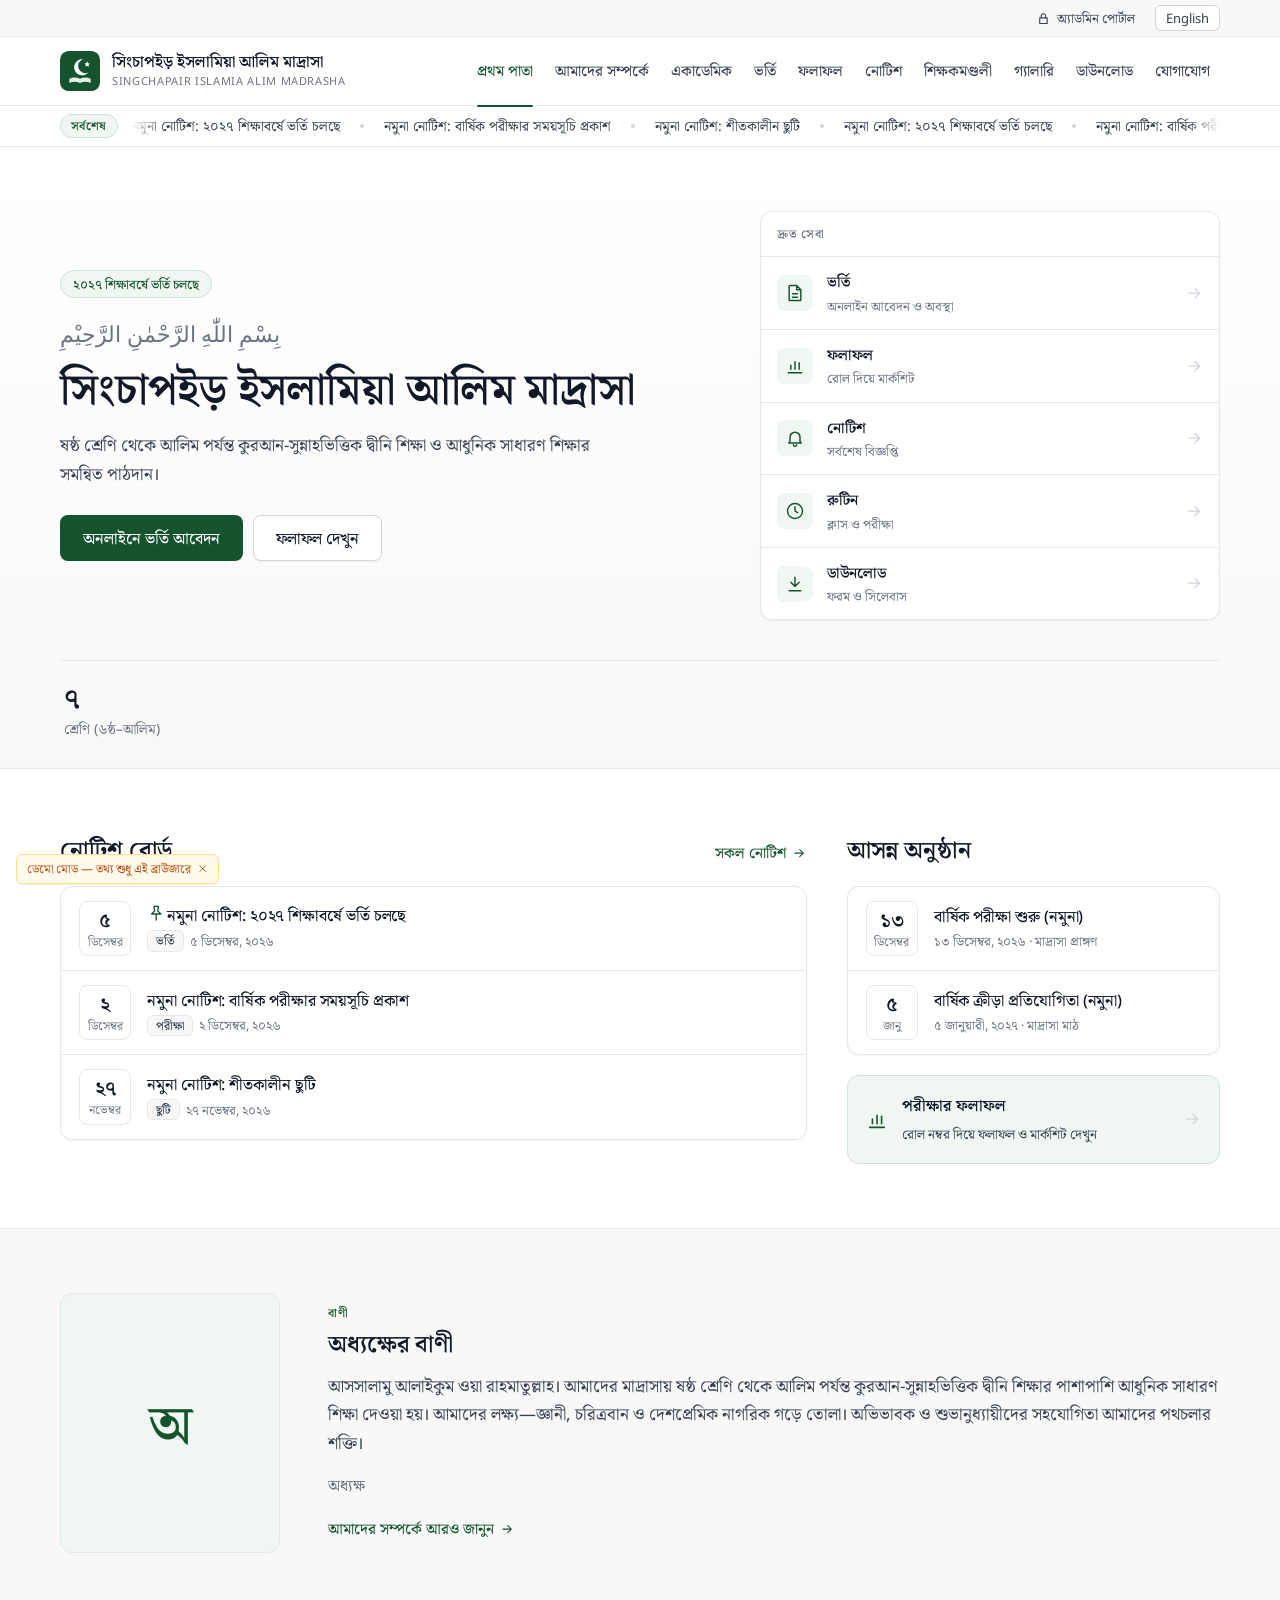
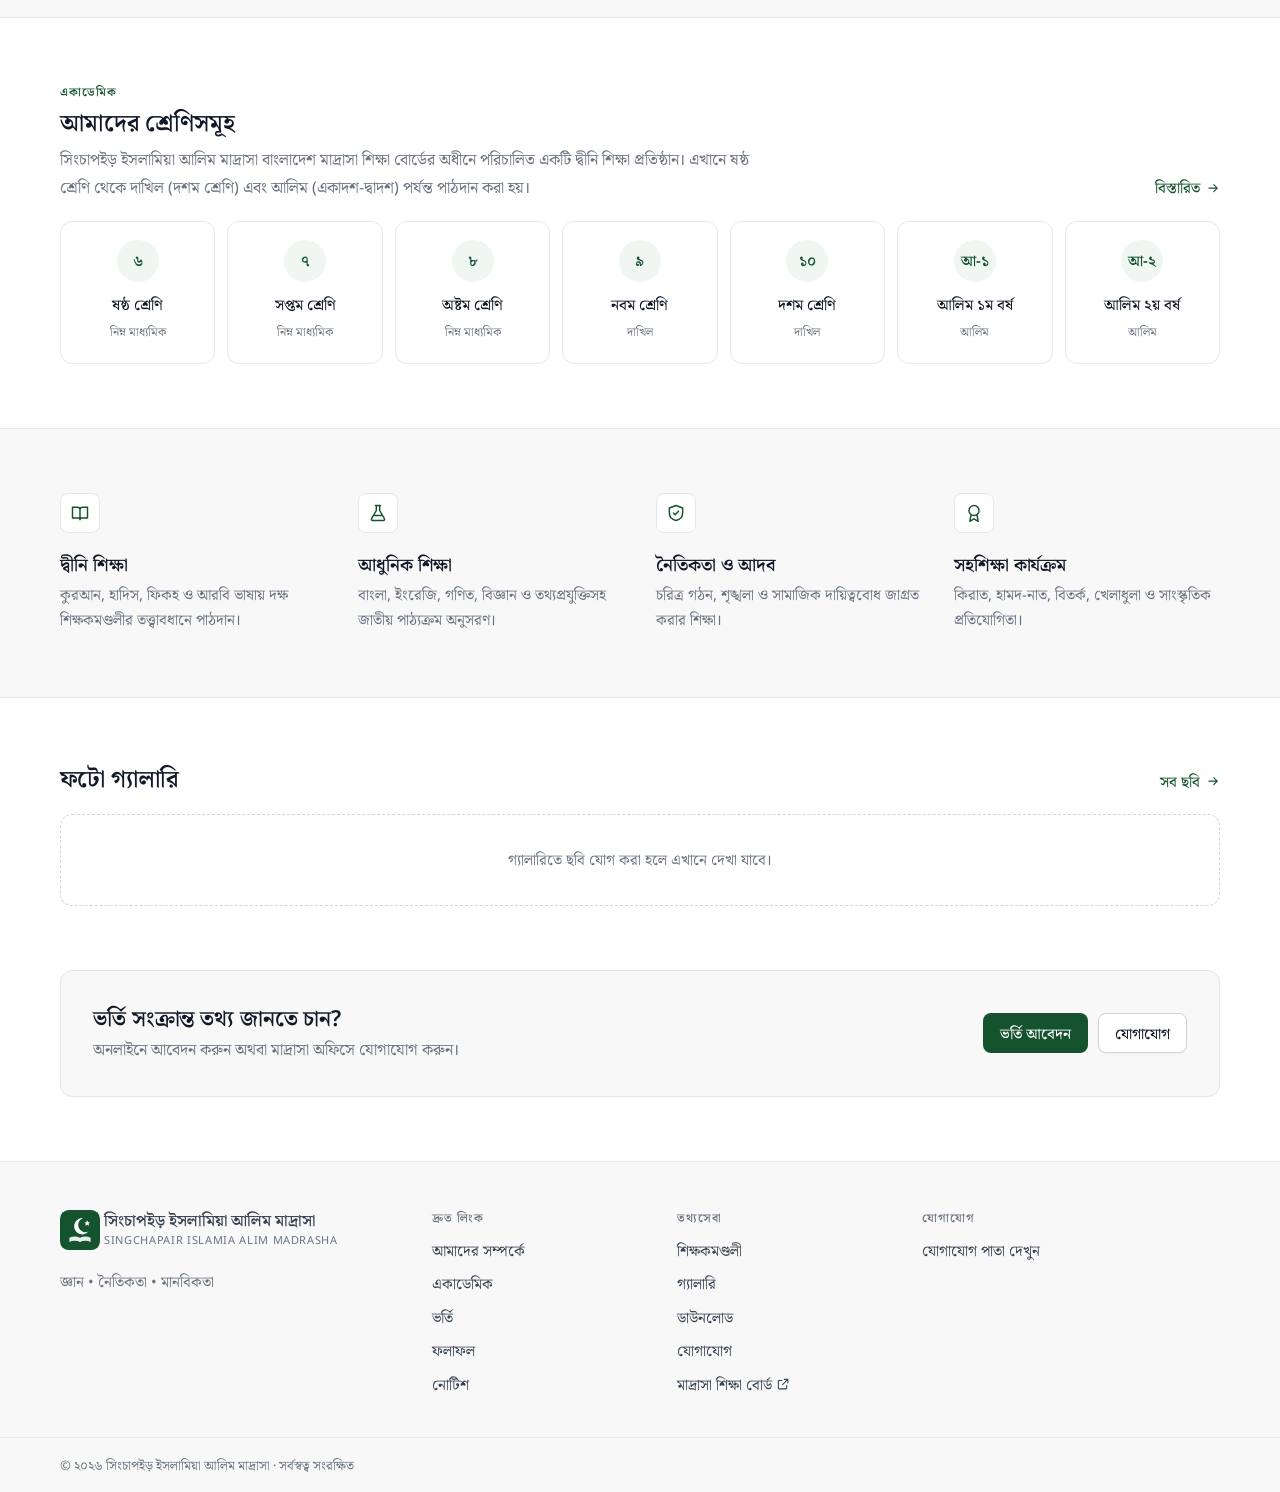
==== commit 8ac548ba: "Redesign: minimal UI, line icons instead of emoji, Sutonny/Noto Sans fonts - Bangla text uses Sutonn" ====
--- a/index.html
+++ b/index.html
@@ -5,13 +5,13 @@
 <meta name="viewport" content="width=device-width,initial-scale=1">
 <title>সিংচাপইড় ইসলামিয়া আলিম মাদ্রাসা | Singchapair Islamia Alim Madrasha</title>
 <meta name="description" content="সিংচাপইড় ইসলামিয়া আলিম মাদ্রাসা — ষষ্ঠ শ্রেণি থেকে আলিম পর্যন্ত দ্বীনি ও আধুনিক শিক্ষা। ভর্তি, ফলাফল, নোটিশ ও আরও তথ্য।">
-<meta name="theme-color" content="#0d3b33">
+<meta name="theme-color" content="#ffffff">
 <meta property="og:title" content="সিংচাপইড় ইসলামিয়া আলিম মাদ্রাসা | Singchapair Islamia Alim Madrasha">
 <meta property="og:description" content="সিংচাপইড় ইসলামিয়া আলিম মাদ্রাসা — ষষ্ঠ শ্রেণি থেকে আলিম পর্যন্ত দ্বীনি ও আধুনিক শিক্ষা। ভর্তি, ফলাফল, নোটিশ ও আরও তথ্য।">
 <link rel="icon" href="assets/img/logo.svg" type="image/svg+xml">
 <link rel="preconnect" href="https://fonts.googleapis.com">
 <link rel="preconnect" href="https://fonts.gstatic.com" crossorigin>
-<link href="https://fonts.googleapis.com/css2?family=Hind+Siliguri:wght@400;500;600;700&family=Noto+Serif+Bengali:wght@600;700&display=swap" rel="stylesheet">
+<link href="https://fonts.googleapis.com/css2?family=Noto+Sans:wght@400;500;600;700&family=Noto+Serif+Bengali:wght@400;500;600;700&display=swap" rel="stylesheet">
 <link rel="stylesheet" href="assets/css/style.css">
 </head>
 <body data-page="home">
@@ -21,44 +21,39 @@
 
 
 <section class="hero">
-  <div class="hero-pattern" aria-hidden="true"></div>
   <div class="container hero-in">
     <div class="hero-text">
-      <span class="hero-badge" id="admissionBadge">স্বাগতম</span>
+      <span class="badge-pill" id="admissionBadge">স্বাগতম</span>
       <p class="bismillah" lang="ar">بِسْمِ اللّٰهِ الرَّحْمٰنِ الرَّحِيْمِ</p>
-      <h1>সিংচাপইড় ইসলামিয়া <span>আলিম মাদ্রাসা</span></h1>
+      <h1>সিংচাপইড় ইসলামিয়া আলিম মাদ্রাসা</h1>
       <p class="hero-sub">ষষ্ঠ শ্রেণি থেকে আলিম পর্যন্ত কুরআন-সুন্নাহভিত্তিক দ্বীনি শিক্ষা ও আধুনিক সাধারণ শিক্ষার সমন্বিত পাঠদান।</p>
       <div class="btn-row">
-        <a class="btn btn-gold" href="admission.html" id="heroAdmission">অনলাইনে ভর্তি আবেদন</a>
-        <a class="btn btn-outline-light" href="results.html">ফলাফল দেখুন</a>
+        <a class="btn btn-primary btn-lg" href="admission.html" id="heroAdmission">অনলাইনে ভর্তি আবেদন</a>
+        <a class="btn btn-ghost btn-lg" href="results.html">ফলাফল দেখুন</a>
       </div>
     </div>
-    <div class="hero-card">
-      <h2>দ্রুত সেবা</h2>
-      <div class="quick-grid">
-        <a href="admission.html"><span>📝</span>ভর্তি</a>
-        <a href="results.html"><span>📊</span>ফলাফল</a>
-        <a href="notices.html"><span>📢</span>নোটিশ</a>
-        <a href="academics.html#routine"><span>🗓️</span>রুটিন</a>
-        <a href="downloads.html"><span>📥</span>ডাউনলোড</a>
-        <a href="contact.html"><span>📞</span>যোগাযোগ</a>
-      </div>
-    </div>
+    <nav class="quick" aria-label="দ্রুত সেবা">
+      <p class="quick-title">দ্রুত সেবা</p>
+      <a href="admission.html"><i data-icon="file"></i><span><b>ভর্তি</b><small>অনলাইন আবেদন ও অবস্থা</small></span><i data-icon="arrowRight" class="go"></i></a>
+      <a href="results.html"><i data-icon="chart"></i><span><b>ফলাফল</b><small>রোল দিয়ে মার্কশিট</small></span><i data-icon="arrowRight" class="go"></i></a>
+      <a href="notices.html"><i data-icon="bell"></i><span><b>নোটিশ</b><small>সর্বশেষ বিজ্ঞপ্তি</small></span><i data-icon="arrowRight" class="go"></i></a>
+      <a href="academics.html#routine"><i data-icon="clock"></i><span><b>রুটিন</b><small>ক্লাস ও পরীক্ষা</small></span><i data-icon="arrowRight" class="go"></i></a>
+      <a href="downloads.html"><i data-icon="download"></i><span><b>ডাউনলোড</b><small>ফরম ও সিলেবাস</small></span><i data-icon="arrowRight" class="go"></i></a>
+    </nav>
   </div>
+  <div class="container"><div class="stats" id="stats"></div></div>
 </section>
-
-<section class="stats-band"><div class="container stats" id="stats"></div></section>
 
 <section class="section">
   <div class="container grid-2-1">
     <div>
-      <div class="sec-head"><h2 data-en="Notice Board">নোটিশ বোর্ড</h2><a class="link" href="notices.html">সকল নোটিশ →</a></div>
-      <div class="notice-list" id="homeNotices"><div class="loading">লোড হচ্ছে…</div></div>
+      <div class="sec-head"><h2 data-en="Notice Board">নোটিশ বোর্ড</h2><a class="link" href="notices.html">সকল নোটিশ<i data-icon="arrowRight" class="sm"></i></a></div>
+      <div class="list" id="homeNotices"><div class="loading">লোড হচ্ছে…</div></div>
     </div>
     <aside>
       <div class="sec-head"><h2 data-en="Upcoming Events">আসন্ন অনুষ্ঠান</h2></div>
-      <div class="event-list" id="homeEvents"><div class="loading">লোড হচ্ছে…</div></div>
-      <a class="result-cta" href="results.html"><b>📊 পরীক্ষার ফলাফল</b><span>রোল নম্বর দিয়ে ফলাফল ও মার্কশিট দেখুন →</span></a>
+      <div class="list" id="homeEvents"><div class="loading">লোড হচ্ছে…</div></div>
+      <a class="callout" href="results.html"><i data-icon="chart"></i><span><b>পরীক্ষার ফলাফল</b><small>রোল নম্বর দিয়ে ফলাফল ও মার্কশিট দেখুন</small></span><i data-icon="arrowRight" class="go"></i></a>
     </aside>
   </div>
 </section>
@@ -67,18 +62,18 @@
   <div class="container principal">
     <div id="principalPhoto"></div>
     <div>
-      <span class="eyebrow">অধ্যক্ষের বাণী</span>
+      <p class="eyebrow">বাণী</p>
       <h2 data-en="Message from the Principal">অধ্যক্ষের বাণী</h2>
       <blockquote id="principalMsg"></blockquote>
       <p class="sig"><b id="principalName"></b> <span id="principalTitle"></span></p>
-      <a class="link" href="about.html">আমাদের সম্পর্কে আরও জানুন →</a>
+      <a class="link" href="about.html">আমাদের সম্পর্কে আরও জানুন<i data-icon="arrowRight" class="sm"></i></a>
     </div>
   </div>
 </section>
 
 <section class="section">
   <div class="container">
-    <div class="sec-head center"><div><span class="eyebrow">একাডেমিক</span><h2 data-en="Classes We Offer">আমাদের শ্রেণিসমূহ</h2><p class="muted" id="aboutShort"></p></div></div>
+    <div class="sec-head"><div><p class="eyebrow">একাডেমিক</p><h2 data-en="Classes We Offer">আমাদের শ্রেণিসমূহ</h2><p class="muted lead-sm" id="aboutShort"></p></div><a class="link" href="academics.html">বিস্তারিত<i data-icon="arrowRight" class="sm"></i></a></div>
     <div class="class-strip" id="classStrip"></div>
   </div>
 </section>
@@ -86,25 +81,27 @@
 <section class="section alt">
   <div class="container">
     <div class="feature-grid">
-      <div class="feature"><span>📖</span><h3>দ্বীনি শিক্ষা</h3><p>কুরআন, হাদিস, ফিকহ ও আরবি ভাষায় দক্ষ শিক্ষকমণ্ডলীর তত্ত্বাবধানে পাঠদান।</p></div>
-      <div class="feature"><span>🔬</span><h3>আধুনিক শিক্ষা</h3><p>বাংলা, ইংরেজি, গণিত, বিজ্ঞান ও তথ্যপ্রযুক্তিসহ জাতীয় পাঠ্যক্রম অনুসরণ।</p></div>
-      <div class="feature"><span>🤝</span><h3>নৈতিকতা ও আদব</h3><p>চরিত্র গঠন, শৃঙ্খলা ও সামাজিক দায়িত্ববোধ জাগ্রত করার শিক্ষা।</p></div>
-      <div class="feature"><span>🏆</span><h3>সহশিক্ষা কার্যক্রম</h3><p>কিরাত, হামদ-নাত, বিতর্ক, খেলাধুলা ও সাংস্কৃতিক প্রতিযোগিতা।</p></div>
+      <div class="feature"><i data-icon="book"></i><h3>দ্বীনি শিক্ষা</h3><p>কুরআন, হাদিস, ফিকহ ও আরবি ভাষায় দক্ষ শিক্ষকমণ্ডলীর তত্ত্বাবধানে পাঠদান।</p></div>
+      <div class="feature"><i data-icon="flask"></i><h3>আধুনিক শিক্ষা</h3><p>বাংলা, ইংরেজি, গণিত, বিজ্ঞান ও তথ্যপ্রযুক্তিসহ জাতীয় পাঠ্যক্রম অনুসরণ।</p></div>
+      <div class="feature"><i data-icon="shield"></i><h3>নৈতিকতা ও আদব</h3><p>চরিত্র গঠন, শৃঙ্খলা ও সামাজিক দায়িত্ববোধ জাগ্রত করার শিক্ষা।</p></div>
+      <div class="feature"><i data-icon="award"></i><h3>সহশিক্ষা কার্যক্রম</h3><p>কিরাত, হামদ-নাত, বিতর্ক, খেলাধুলা ও সাংস্কৃতিক প্রতিযোগিতা।</p></div>
     </div>
   </div>
 </section>
 
 <section class="section">
   <div class="container">
-    <div class="sec-head"><h2 data-en="Photo Gallery">ফটো গ্যালারি</h2><a class="link" href="gallery.html">সব ছবি →</a></div>
+    <div class="sec-head"><h2 data-en="Photo Gallery">ফটো গ্যালারি</h2><a class="link" href="gallery.html">সব ছবি<i data-icon="arrowRight" class="sm"></i></a></div>
     <div class="gallery-grid" id="homeGallery"><div class="loading">লোড হচ্ছে…</div></div>
   </div>
 </section>
 
-<section class="cta-band"><div class="container cta-in">
-  <div><h2>ভর্তি সংক্রান্ত তথ্য জানতে চান?</h2><p>অনলাইনে আবেদন করুন অথবা মাদ্রাসা অফিসে যোগাযোগ করুন।</p></div>
-  <div class="btn-row"><a class="btn btn-gold" href="admission.html">ভর্তি আবেদন</a><a class="btn btn-outline-light" href="contact.html">যোগাযোগ</a></div>
-</div></section>
+<section class="section pt0">
+  <div class="container"><div class="cta">
+    <div><h2>ভর্তি সংক্রান্ত তথ্য জানতে চান?</h2><p class="muted">অনলাইনে আবেদন করুন অথবা মাদ্রাসা অফিসে যোগাযোগ করুন।</p></div>
+    <div class="btn-row"><a class="btn btn-primary" href="admission.html">ভর্তি আবেদন</a><a class="btn btn-ghost" href="contact.html">যোগাযোগ</a></div>
+  </div></div>
+</section>
 
 </main>
 <div id="site-footer"></div>
--- a/assets/css/style.css
+++ b/assets/css/style.css
@@ -1,307 +1,443 @@
-/* Singchapair Islamia Alim Madrasha — public site styles */
-:root{
-  --green:#0d3b33;--green-2:#145247;--green-3:#1d6b5c;--gold:#d4af5a;--gold-2:#b8913a;
-  --cream:#faf6ec;--ink:#1d2b28;--muted:#64746f;--line:#e4e0d4;--bg:#ffffff;--alt:#f6f3ea;
-  --ok:#1f7a4d;--warn:#b7791f;--err:#b33a3a;--radius:14px;--shadow:0 10px 30px rgba(13,59,51,.08);
+/* =====================================================================
+   Singchapair Islamia Alim Madrasha — public site
+   Fonts: Bangla → SutonnyOMJ (Unicode Sutonny, if available) → Noto Serif Bengali
+          English → Noto Sans
+   ===================================================================== */
+
+/* SutonnyOMJ is the Unicode version of SutonnyMJ. It is used if it is installed
+   on the visitor's computer. To serve it to every visitor, put licensed files in
+   assets/fonts/ and remove the comment marks from the url(...) lines below.
+   (Plain SutonnyMJ is a Bijoy/ANSI font and cannot display Unicode Bangla text.) */
+@font-face {
+  font-family: "Sutonny";
+  src: local("SutonnyOMJ"), local("SutonnyOMJ Regular"), local("Sutonny OMJ")
+    /* , url("../fonts/SutonnyOMJ.woff2") format("woff2"), url("../fonts/SutonnyOMJ.ttf") format("truetype") */;
+  font-weight: 400; font-style: normal; font-display: swap;
+  unicode-range: U+0964-0965, U+0980-09FE, U+200C-200D, U+25CC;
 }
-*{box-sizing:border-box}
-html{scroll-behavior:smooth;scroll-padding-top:110px}
-body{margin:0;font-family:"Hind Siliguri",system-ui,sans-serif;color:var(--ink);background:var(--bg);font-size:16.5px;line-height:1.7}
-img{max-width:100%;display:block}
-a{color:var(--green-3)}
-button,input,select,textarea{font:inherit;color:inherit}
-h1,h2,h3,h4{line-height:1.3;margin:0 0 .5em;color:var(--green)}
-h1,h2{font-family:"Noto Serif Bengali","Hind Siliguri",serif}
-p{margin:0 0 1em}
-.container{width:min(1180px,100% - 32px);margin-inline:auto}
-.skip{position:absolute;left:-999px;top:0;background:var(--gold);padding:8px 14px;z-index:100}
-.skip:focus{left:8px}
-.muted{color:var(--muted)}.small{font-size:.88rem}.center{text-align:center}.pre{white-space:pre-line}
-[hidden]{display:none!important}
-
-/* ---------- top bar & header */
-.topbar{background:var(--green);color:#d7e6e1;font-size:.85rem}
-.topbar-in{display:flex;justify-content:space-between;align-items:center;min-height:38px;gap:12px}
-.tb-left{display:flex;gap:18px;flex-wrap:wrap}.tb-right{display:flex;gap:14px;align-items:center;margin-left:auto}
-.topbar a{color:#fff;text-decoration:none}
-.lang-btn{background:var(--gold);color:var(--green);border:0;border-radius:20px;padding:2px 12px;font-weight:600;cursor:pointer}
-.site-header{position:sticky;top:0;z-index:50;background:#fff;border-bottom:3px solid var(--gold);box-shadow:0 4px 20px rgba(0,0,0,.05)}
-.header-in{display:flex;align-items:center;justify-content:space-between;gap:16px;min-height:76px}
-.brand{display:flex;align-items:center;gap:12px;text-decoration:none;color:var(--green);min-width:0}
-.brand svg{width:52px;height:52px;flex:none}
-.brand strong{display:block;font-size:1.12rem;line-height:1.25;font-family:"Noto Serif Bengali",serif}
-.brand small{display:block;color:var(--muted);font-size:.74rem;letter-spacing:.4px;text-transform:uppercase}
-.brand.light{color:#fff}.brand.light small{color:#b9cfc8}
-.main-nav{display:flex;gap:2px;flex-wrap:wrap;justify-content:flex-end}
-.main-nav a{padding:8px 10px;border-radius:8px;text-decoration:none;color:var(--ink);font-weight:600;font-size:.93rem;white-space:nowrap}
-.main-nav a:hover{background:var(--alt);color:var(--green)}
-.main-nav a.active{background:var(--green);color:#fff}
-.menu-btn{display:none;width:44px;height:44px;border:0;background:var(--green);border-radius:10px;cursor:pointer;flex-direction:column;justify-content:center;align-items:center;gap:5px}
-.menu-btn span{display:block;width:22px;height:2px;background:#fff;border-radius:2px}
-@media (max-width:1080px){
-  .menu-btn{display:flex}
-  .main-nav{display:none;position:absolute;left:0;right:0;top:100%;background:#fff;flex-direction:column;padding:10px 16px 18px;box-shadow:0 18px 30px rgba(0,0,0,.12)}
-  .main-nav.open{display:flex}.main-nav a{padding:12px}
+@font-face {
+  font-family: "Sutonny";
+  src: local("SutonnyOMJ Bold"), local("SutonnyOMJ-Bold")
+    /* , url("../fonts/SutonnyOMJ-Bold.woff2") format("woff2"), url("../fonts/SutonnyOMJ-Bold.ttf") format("truetype") */;
+  font-weight: 600 700; font-style: normal; font-display: swap;
+  unicode-range: U+0964-0965, U+0980-09FE, U+200C-200D, U+25CC;
 }
-@media (max-width:560px){.brand strong{font-size:.98rem}.brand svg{width:44px;height:44px}.tb-left{display:none}}
-
-/* ---------- ticker */
-.ticker{background:var(--cream);border-bottom:1px solid var(--line)}
-.ticker-in{display:flex;align-items:center;gap:12px;height:42px;overflow:hidden}
-.ticker-in>b{background:var(--err);color:#fff;padding:3px 12px;border-radius:6px;font-size:.85rem;flex:none}
-.ticker-track{overflow:hidden;flex:1;mask-image:linear-gradient(90deg,transparent,#000 4%,#000 96%,transparent)}
-.ticker-move{display:inline-flex;gap:22px;white-space:nowrap;animation:tick 45s linear infinite}
-.ticker-move:hover{animation-play-state:paused}
-.ticker-move a,.ticker-move span{color:var(--ink);text-decoration:none}.ticker-move a:hover{color:var(--green-3);text-decoration:underline}
-.ticker-move i{color:var(--gold-2);font-style:normal;font-size:.7rem;align-self:center}
-@keyframes tick{from{transform:translateX(0)}to{transform:translateX(-50%)}}
-@media (prefers-reduced-motion:reduce){.ticker-move{animation:none}}
-
-/* ---------- buttons */
-.btn{display:inline-flex;align-items:center;justify-content:center;gap:6px;border:2px solid transparent;border-radius:10px;padding:10px 20px;font-weight:600;text-decoration:none;cursor:pointer;transition:.15s;line-height:1.3}
-.btn:disabled{opacity:.55;cursor:not-allowed}
-.btn-primary{background:var(--green);color:#fff}.btn-primary:hover{background:var(--green-3)}
-.btn-gold{background:var(--gold);color:var(--green)}.btn-gold:hover{background:#e2c172}
-.btn-outline-light{border-color:rgba(255,255,255,.7);color:#fff}.btn-outline-light:hover{background:rgba(255,255,255,.12)}
-.btn-ghost{background:var(--alt);color:var(--green);border-color:var(--line)}.btn-ghost:hover{border-color:var(--green-3)}
-.btn-danger{background:var(--err);color:#fff}
-.btn-sm{padding:5px 12px;font-size:.88rem;border-radius:8px}
-.btn-lg{padding:13px 26px;font-size:1.05rem}
-.btn-row{display:flex;flex-wrap:wrap;gap:10px;margin-top:8px}
-.link{color:var(--green-3);font-weight:600;text-decoration:none}.link:hover{text-decoration:underline}
-
-/* ---------- hero */
-.hero{position:relative;background:radial-gradient(circle at 80% 20%,#1d6b5c 0,transparent 55%),linear-gradient(135deg,#0a2f29,#0d3b33 55%,#145247);color:#fff;overflow:hidden}
-.hero-pattern{position:absolute;inset:0;opacity:.09;background-image:url("data:image/svg+xml,%3Csvg xmlns='http://www.w3.org/2000/svg' width='80' height='80' viewBox='0 0 80 80'%3E%3Cg fill='none' stroke='%23d4af5a' stroke-width='1.2'%3E%3Cpath d='M40 4l10 26 26 10-26 10-10 26-10-26L4 40l26-10z'/%3E%3Ccircle cx='40' cy='40' r='12'/%3E%3C/g%3E%3C/svg%3E")}
-.hero-in{position:relative;display:grid;grid-template-columns:1.35fr 1fr;gap:48px;align-items:center;padding:72px 0 80px}
-.hero-badge{display:inline-block;background:rgba(212,175,90,.18);border:1px solid var(--gold);color:#f3dfa9;padding:4px 14px;border-radius:30px;font-size:.9rem;font-weight:600}
-.bismillah{font-size:1.6rem;color:var(--gold);margin:16px 0 6px;font-family:"Amiri","Traditional Arabic",serif}
-.hero h1{color:#fff;font-size:clamp(2rem,4.6vw,3.3rem);margin:0 0 14px}
-.hero h1 span{color:var(--gold);display:block}
-.hero-sub{font-size:1.12rem;color:#d4e4df;max-width:560px}
-.hero-card{background:rgba(255,255,255,.08);border:1px solid rgba(255,255,255,.18);backdrop-filter:blur(6px);border-radius:20px;padding:26px}
-.hero-card h2{color:#fff;font-size:1.25rem}
-.quick-grid{display:grid;grid-template-columns:repeat(3,1fr);gap:12px}
-.quick-grid a{display:flex;flex-direction:column;align-items:center;gap:6px;background:#fff;color:var(--green);border-radius:14px;padding:16px 6px;text-decoration:none;font-weight:600;transition:.15s}
-.quick-grid a:hover{transform:translateY(-3px);box-shadow:0 10px 20px rgba(0,0,0,.2)}
-.quick-grid span{font-size:1.7rem}
-@media (max-width:860px){.hero-in{grid-template-columns:1fr;padding:48px 0 56px;gap:30px}}
-
-.stats-band{background:var(--gold)}
-.stats{display:grid;grid-template-columns:repeat(auto-fit,minmax(150px,1fr));text-align:center}
-.stats:empty{display:none}
-.stat{padding:20px 10px;border-right:1px solid rgba(13,59,51,.15)}.stat:last-child{border:0}
-.stat b{display:block;font-size:2rem;color:var(--green);font-family:"Noto Serif Bengali",serif;line-height:1.2}
-.stat span{color:#3d3216;font-weight:600}
-
-/* ---------- page hero */
-.page-hero{background:linear-gradient(135deg,#0a2f29,#145247);color:#fff;padding:44px 0 40px;position:relative;overflow:hidden}
-.page-hero::after{content:"";position:absolute;right:-60px;top:-60px;width:260px;height:260px;border:40px solid rgba(212,175,90,.12);border-radius:50%}
-.page-hero h1{color:#fff;font-size:clamp(1.7rem,3.5vw,2.5rem);margin:6px 0}
-.page-hero p{color:#cfe0da;margin:0}
-.crumbs{font-size:.88rem;color:#b9cfc8}.crumbs a{color:var(--gold);text-decoration:none}
-
-/* ---------- sections */
-.section{padding:64px 0}.section.alt{background:var(--alt)}
-.sec-head{display:flex;justify-content:space-between;align-items:flex-end;gap:14px;margin-bottom:22px;flex-wrap:wrap}
-.sec-head h2{margin:0;font-size:1.65rem;position:relative;padding-bottom:8px}
-.sec-head h2::after{content:"";position:absolute;left:0;bottom:0;width:56px;height:3px;background:var(--gold);border-radius:3px}
-.sec-head.center{justify-content:center;text-align:center}.sec-head.center h2::after{left:50%;transform:translateX(-50%)}
-.sec-head.center p{max-width:720px;margin:12px auto 0}
-.eyebrow{display:inline-block;color:var(--gold-2);font-weight:700;letter-spacing:.5px;font-size:.88rem;text-transform:uppercase}
-.grid-2-1{display:grid;grid-template-columns:2fr 1fr;gap:36px}
-.grid-2{display:grid;grid-template-columns:1fr 1fr;gap:36px}
-@media (max-width:900px){.grid-2-1,.grid-2{grid-template-columns:1fr}}
-.card{background:#fff;border:1px solid var(--line);border-radius:var(--radius);padding:24px;box-shadow:var(--shadow);margin-bottom:22px}
-.card h3{font-size:1.15rem}
-.lead{font-size:1.1rem}
-.empty{padding:28px;text-align:center;color:var(--muted);background:var(--alt);border:1px dashed var(--line);border-radius:12px;grid-column:1/-1}
-.section.alt .empty{background:#fff}
-.loading{padding:24px;text-align:center;color:var(--muted);grid-column:1/-1}
-.loading::before{content:"";display:inline-block;width:16px;height:16px;border:2px solid var(--line);border-top-color:var(--green);border-radius:50%;margin-right:8px;vertical-align:-3px;animation:spin .8s linear infinite}
-@keyframes spin{to{transform:rotate(360deg)}}
-.chip{display:inline-block;background:var(--cream);color:var(--gold-2);border:1px solid #ecdfb9;border-radius:20px;padding:0 10px;font-size:.8rem;font-weight:600}
-.badge{display:inline-block;padding:3px 12px;border-radius:20px;font-weight:600;font-size:.88rem}
-.badge.ok{background:#e1f3e9;color:var(--ok)}.badge.warn{background:#fdf1dc;color:var(--warn)}.badge.no{background:#fbe4e4;color:var(--err)}
-
-/* ---------- notices & events */
-.notice-list{display:grid;gap:12px}
-.notice-item{display:flex;gap:16px;align-items:center;background:#fff;border:1px solid var(--line);border-radius:12px;padding:14px 16px;text-decoration:none;color:var(--ink);transition:.15s}
-.notice-item:hover{border-color:var(--gold);box-shadow:var(--shadow);transform:translateX(3px)}
-.n-date,.ev-date{flex:none;width:62px;height:62px;border-radius:12px;background:var(--green);color:#fff;display:flex;flex-direction:column;align-items:center;justify-content:center;line-height:1.1}
-.n-date b,.ev-date b{font-size:1.45rem}.n-date span,.ev-date span{font-size:.78rem;color:var(--gold)}
-.n-body h3{font-size:1.04rem;margin:0 0 4px;color:var(--ink)}.n-body p{margin:0;font-size:.85rem;color:var(--muted)}
-.att{color:var(--green-3)}
-.event-list{display:grid;gap:10px}
-.event-item{display:flex;gap:14px;align-items:center;background:#fff;border:1px solid var(--line);border-radius:12px;padding:10px 14px}
-.ev-date{width:54px;height:54px;background:var(--gold)}.ev-date span{color:var(--green)}.ev-date b{color:var(--green)}
-.event-item h4{margin:0;font-size:1rem;color:var(--ink)}.event-item p{margin:0;font-size:.85rem}
-.result-cta{display:block;margin-top:18px;background:linear-gradient(135deg,var(--green),var(--green-3));color:#fff;border-radius:14px;padding:20px;text-decoration:none}
-.result-cta b{display:block;font-size:1.15rem}.result-cta span{color:#d2e5df;font-size:.92rem}
-.filters{display:flex;gap:12px;margin-bottom:20px;flex-wrap:wrap}
-.filters input{flex:1;min-width:220px}
-.prose{font-size:1.02rem}
-.notice-img{border-radius:10px;margin:12px 0;border:1px solid var(--line)}
-
-/* ---------- principal */
-.principal{display:grid;grid-template-columns:240px 1fr;gap:40px;align-items:center}
-.principal-img{width:240px;height:280px;object-fit:cover;border-radius:18px;border:5px solid #fff;box-shadow:var(--shadow)}
-.avatar-ph.principal-img{display:grid;place-items:center;font-size:4rem;background:linear-gradient(135deg,var(--green),var(--green-3));color:var(--gold)}
-blockquote{margin:0 0 14px;font-size:1.08rem;padding-left:20px;border-left:4px solid var(--gold);color:#33433f}
-.sig b{color:var(--green)}.sig span{color:var(--muted)}
-@media (max-width:700px){.principal{grid-template-columns:1fr;justify-items:center;text-align:center}blockquote{border:0;padding:0}.principal-img{width:180px;height:210px}}
-
-/* ---------- classes */
-.class-strip{display:grid;grid-template-columns:repeat(7,1fr);gap:12px}
-.class-pill{background:#fff;border:1px solid var(--line);border-radius:14px;padding:18px 8px;text-align:center;text-decoration:none;color:var(--ink);transition:.15s}
-.class-pill:hover{border-color:var(--gold);transform:translateY(-3px);box-shadow:var(--shadow)}
-.class-pill b{display:grid;place-items:center;width:52px;height:52px;margin:0 auto 8px;border-radius:50%;background:var(--green);color:var(--gold);font-size:1.2rem}
-.class-pill span{display:block;font-weight:700}.class-pill small{color:var(--muted)}
-@media (max-width:900px){.class-strip{grid-template-columns:repeat(4,1fr)}}
-@media (max-width:520px){.class-strip{grid-template-columns:repeat(2,1fr)}}
-.class-grid{display:grid;grid-template-columns:repeat(auto-fill,minmax(300px,1fr));gap:18px}
-.class-card{background:#fff;border:1px solid var(--line);border-radius:var(--radius);padding:20px;box-shadow:var(--shadow);scroll-margin-top:120px}
-.cc-head{display:flex;gap:14px;align-items:center;margin-bottom:10px}
-.cc-head b{flex:none;display:grid;place-items:center;width:52px;height:52px;border-radius:12px;background:var(--gold);color:var(--green);font-size:1.15rem}
-.cc-head h3{margin:0}.cc-head small{color:var(--muted)}
-details summary{cursor:pointer;font-weight:600;color:var(--green-3)}
-details ol{margin:10px 0 0;padding-left:22px;columns:1}
-.feature-grid{display:grid;grid-template-columns:repeat(auto-fit,minmax(230px,1fr));gap:20px}
-.feature{background:#fff;border-radius:var(--radius);padding:26px;border-top:4px solid var(--gold);box-shadow:var(--shadow)}
-.feature span{font-size:2rem}.feature h3{margin:10px 0 6px}.feature p{margin:0;color:var(--muted)}
-.mv-grid{display:grid;grid-template-columns:1fr 1fr;gap:16px;margin-top:20px}
-.mv{background:var(--cream);border-radius:12px;padding:20px}.mv span{font-size:1.6rem}
-@media (max-width:600px){.mv-grid{grid-template-columns:1fr}}
-.facts{margin:0}.facts div{display:flex;justify-content:space-between;gap:10px;border-bottom:1px dashed var(--line);padding:8px 0}
-.facts dt{color:var(--muted)}.facts dd{margin:0;font-weight:600;text-align:right}
-.rules ul{margin:0;padding-left:20px}
-
-/* ---------- CTA */
-.cta-band{background:linear-gradient(135deg,var(--green),var(--green-3));color:#fff;padding:44px 0}
-.cta-in{display:flex;justify-content:space-between;align-items:center;gap:20px;flex-wrap:wrap}
-.cta-band h2{color:#fff;margin:0}.cta-band p{margin:4px 0 0;color:#d2e5df}
-
-/* ---------- people & gallery */
-.tabs{display:flex;gap:8px;flex-wrap:wrap;margin-bottom:22px}
-.tabs button{border:1px solid var(--line);background:#fff;border-radius:30px;padding:7px 18px;cursor:pointer;font-weight:600}
-.tabs button.active{background:var(--green);color:#fff;border-color:var(--green)}
-.people-grid{display:grid;grid-template-columns:repeat(auto-fill,minmax(210px,1fr));gap:18px}
-.person{background:#fff;border:1px solid var(--line);border-radius:var(--radius);padding:24px 16px;text-align:center;cursor:pointer;transition:.15s;box-shadow:var(--shadow)}
-.person:hover{border-color:var(--gold);transform:translateY(-3px)}
-.person h3{font-size:1.05rem;margin:12px 0 2px;color:var(--ink)}.person p{margin:0;color:var(--green-3);font-weight:600}.person small{color:var(--muted)}
-.avatar{width:48px;height:48px;border-radius:50%;object-fit:cover}
-.avatar.lg{width:120px;height:120px;margin:auto;border:4px solid var(--cream)}
-.avatar.xl{width:150px;height:150px;flex:none;border:4px solid var(--cream)}
-.avatar-ph{display:grid;place-items:center;background:linear-gradient(135deg,var(--green),var(--green-3));color:var(--gold);font-weight:700;font-size:1.6rem}
-.person-modal{display:flex;gap:24px;align-items:flex-start}
-@media (max-width:560px){.person-modal{flex-direction:column;align-items:center;text-align:center}}
-.gallery-grid{display:grid;grid-template-columns:repeat(auto-fill,minmax(220px,1fr));gap:12px}
-.g-item{position:relative;padding:0;border:0;border-radius:12px;overflow:hidden;cursor:zoom-in;aspect-ratio:4/3;background:var(--alt)}
-.g-item img{width:100%;height:100%;object-fit:cover;transition:.3s}
-.g-item:hover img{transform:scale(1.06)}
-.g-item span{position:absolute;left:0;right:0;bottom:0;padding:20px 12px 8px;background:linear-gradient(transparent,rgba(0,0,0,.7));color:#fff;font-size:.88rem;text-align:left}
-.lightbox-img{max-height:72vh;margin:auto;border-radius:10px}
-
-/* ---------- downloads */
-.dl-cat{margin:24px 0 12px}
-.dl-grid{display:grid;grid-template-columns:repeat(auto-fill,minmax(320px,1fr));gap:12px}
-.dl-card{display:flex;align-items:center;gap:14px;background:#fff;border:1px solid var(--line);border-radius:12px;padding:14px 16px}
-.dl-card>div:nth-child(2){flex:1;min-width:0}.dl-card h4{margin:0;font-size:1rem;color:var(--ink)}.dl-card p{margin:0;font-size:.85rem}
-.dl-icon{font-size:1.8rem}
-@media (max-width:400px){.dl-grid{grid-template-columns:1fr}}
-
-/* ---------- forms */
-label{display:flex;flex-direction:column;gap:5px;font-weight:600;font-size:.94rem;color:#2e3e3a}
-input,select,textarea{width:100%;border:1.5px solid var(--line);border-radius:10px;padding:10px 12px;background:#fff;font-weight:400;transition:border-color .15s}
-input:focus,select:focus,textarea:focus{outline:none;border-color:var(--green-3);box-shadow:0 0 0 3px rgba(29,107,92,.15)}
-input[type=checkbox]{width:auto}
-input[type=file]{padding:7px}
-.form-grid{display:grid;grid-template-columns:1fr 1fr;gap:14px 16px}
-.form-grid .full{grid-column:1/-1}
-.form-grid.four{grid-template-columns:repeat(4,1fr) auto;align-items:end}
-@media (max-width:900px){.form-grid.four{grid-template-columns:1fr 1fr}.form-grid.four .btn{grid-column:1/-1}}
-@media (max-width:600px){.form-grid{grid-template-columns:1fr}}
-fieldset{border:1px solid var(--line);border-radius:12px;padding:16px 18px 20px;margin:0 0 18px}
-legend{font-weight:700;color:var(--green);padding:0 8px}
-.check{flex-direction:row;align-items:center;gap:10px;margin:6px 0 18px;font-weight:500}
-.inline-form{display:flex;gap:8px}.inline-form input{flex:1;min-width:0}
-.photo-prev img{width:90px;height:110px;object-fit:cover;border-radius:8px;border:1px solid var(--line)}
-.form-card h2{font-size:1.4rem}
-.steps{padding-left:20px;margin:0}.steps li{margin-bottom:6px}
-.success-card{text-align:center;padding:20px}
-.big-check{width:72px;height:72px;border-radius:50%;background:var(--ok);color:#fff;font-size:2.4rem;display:grid;place-items:center;margin:0 auto 12px}
-.tracking{display:inline-block;font-family:ui-monospace,Consolas,monospace;font-size:1.5rem;font-weight:700;letter-spacing:2px;background:var(--cream);border:2px dashed var(--gold);border-radius:12px;padding:10px 22px;margin:6px 0 14px;color:var(--green);user-select:all}
-.success-card .btn-row{justify-content:center}
-.track-card{margin-top:14px;display:flex;justify-content:space-between;align-items:center;gap:10px;flex-wrap:wrap;background:var(--alt);border-radius:10px;padding:14px}
-.track-card p{margin:0}.track-card .note{flex-basis:100%;font-size:.92rem}
-
-/* ---------- tables */
-.table-wrap{overflow-x:auto;border-radius:12px;border:1px solid var(--line);background:#fff}
-.table{width:100%;border-collapse:collapse;font-size:.95rem}
-.table th,.table td{padding:10px 12px;border-bottom:1px solid var(--line);text-align:left;vertical-align:middle}
-.table thead th{background:var(--green);color:#fff;font-weight:600;white-space:nowrap}
-.table tbody tr:nth-child(even){background:#fbfaf6}
-.table tr:last-child td{border-bottom:0}
-
-/* ---------- marksheet */
-.result-search h2{font-size:1.35rem}
-.marksheet{background:#fff;border:2px solid var(--green);border-radius:16px;padding:28px;margin-top:24px;box-shadow:var(--shadow);position:relative}
-.ms-head{display:flex;gap:18px;align-items:center;border-bottom:3px double var(--gold);padding-bottom:16px;margin-bottom:16px}
-.ms-head svg{width:78px;height:78px;flex:none}
-.ms-head h2{margin:0;font-size:1.5rem}.ms-head p{margin:0;color:var(--muted);font-size:.9rem}.ms-head h3{margin:6px 0 4px;font-size:1.1rem;color:var(--gold-2)}
-.ms-tag{display:inline-block;background:var(--green);color:#fff;border-radius:6px;padding:1px 10px;font-size:.82rem}
-.ms-info{width:100%;border-collapse:collapse;margin-bottom:16px}
-.ms-info th,.ms-info td{padding:7px 10px;border:1px solid var(--line);text-align:left}.ms-info th{background:var(--alt);width:18%;font-weight:600}
-.ms-table tfoot th{background:var(--cream)}
-.ms-table tr.fail td{color:var(--err)}
-.ms-summary{display:flex;gap:12px;margin:16px 0;flex-wrap:wrap}
-.ms-summary>div{flex:1;min-width:110px;background:var(--cream);border-radius:12px;padding:12px;text-align:center}
-.ms-summary span{display:block;color:var(--muted);font-size:.85rem}.ms-summary b{font-size:1.5rem;color:var(--green)}
-.ms-summary .pass{color:var(--ok)}.ms-summary .failc{color:var(--err)}
-.ms-sign{display:flex;justify-content:space-between;margin-top:56px;gap:10px}
-.ms-sign span{border-top:1px solid #444;padding-top:4px;min-width:130px;text-align:center;font-size:.9rem}
-.ms-note{font-size:.8rem;color:var(--muted);text-align:center;margin-top:14px}
-@media (max-width:600px){.marksheet{padding:16px}.ms-head{flex-direction:column;text-align:center}.ms-info th{width:auto}.ms-sign span{min-width:0;flex:1}}
-
-/* ---------- contact */
-.contact-cards{display:grid;grid-template-columns:1fr 1fr;gap:14px}
-.contact-cards .card{margin:0;padding:18px}.contact-cards span{font-size:1.5rem}.contact-cards h3{margin:4px 0}.contact-cards p{margin:0;word-break:break-word}
-.map{margin-top:18px;border-radius:14px;overflow:hidden}.map:empty{display:none}
-.map iframe{width:100%;height:320px;border:0;display:block}
-@media (max-width:480px){.contact-cards{grid-template-columns:1fr}}
-
-/* ---------- footer */
-.site-footer{background:#082520;color:#c9d9d4;margin-top:0}
-.footer-grid{display:grid;grid-template-columns:1.6fr 1fr 1fr 1.3fr;gap:30px;padding:54px 0 36px}
-.site-footer h4{color:var(--gold);font-size:1.05rem;margin-bottom:12px}
-.site-footer ul{list-style:none;margin:0;padding:0}.site-footer li{margin-bottom:7px}
-.site-footer a{color:#e3ece9;text-decoration:none}.site-footer a:hover{color:var(--gold)}
-.muted-light{color:#9db5ae;margin:12px 0 0}
-.contact-list li{word-break:break-word}
-.socials{display:flex;gap:10px;margin-top:10px}.socials a{border:1px solid #2c4f47;border-radius:8px;padding:3px 10px;font-size:.88rem}
-.footer-bottom{border-top:1px solid #1a3d36;padding:16px 0;font-size:.88rem;text-align:center;color:#8aa59e}
-@media (max-width:860px){.footer-grid{grid-template-columns:1fr 1fr}}
-@media (max-width:520px){.footer-grid{grid-template-columns:1fr}}
-.demo-flag{cursor:pointer;font:inherit;position:fixed;left:12px;bottom:12px;z-index:60;background:#fff3cd;color:#6b4f00;border:1px solid #f0d78a;border-radius:8px;padding:4px 10px;font-size:.78rem;box-shadow:0 4px 12px rgba(0,0,0,.1)}
-.big404{font-size:6rem;margin:0;color:var(--gold)}
-
-/* ---------- modal & toast */
-.modal-bg{position:fixed;inset:0;z-index:200;background:rgba(5,25,21,.6);display:flex;align-items:flex-start;justify-content:center;padding:5vh 16px;overflow-y:auto;animation:fade .15s}
-.modal{background:#fff;border-radius:16px;width:min(560px,100%);position:relative;padding:28px;box-shadow:0 30px 60px rgba(0,0,0,.3)}
-.modal.wide{width:min(860px,100%)}
-.modal-x{position:absolute;right:10px;top:8px;border:0;background:var(--alt);width:36px;height:36px;border-radius:50%;font-size:1.4rem;cursor:pointer;line-height:1}
-.modal-title{margin-top:8px;font-size:1.4rem;padding-right:30px}
-@keyframes fade{from{opacity:0}}
-#toasts{position:fixed;right:16px;bottom:16px;z-index:300;display:grid;gap:8px}
-.toast{background:var(--green);color:#fff;padding:12px 18px;border-radius:10px;box-shadow:0 10px 24px rgba(0,0,0,.2);max-width:340px;transition:.4s}
-.toast.err{background:var(--err)}.toast.hide{opacity:0;transform:translateY(10px)}
-
-/* ---------- print */
-@media print{
-  .topbar,.site-header,.ticker,.site-footer,.page-hero,.no-print,.demo-flag,#toasts,.modal-x{display:none!important}
-  body{font-size:12.5pt}.section{padding:0}.marksheet{box-shadow:none;margin:0;border-width:1.5px}
-  .modal-bg{position:static;background:none;padding:0}.modal{box-shadow:none;width:100%}
-  body:has(.modal-bg) main{display:none}
-  .table thead th{background:#eee!important;color:#000!important}
+
+:root {
+  --font: "Noto Sans", "Sutonny", "Noto Serif Bengali", system-ui, -apple-system, "Segoe UI", sans-serif;
+  --mono: ui-monospace, "SFMono-Regular", Menlo, Consolas, monospace;
+
+  --bg: #ffffff;
+  --subtle: #f7f8f7;
+  --line: #e5e7eb;
+  --line-2: #d1d5db;
+  --text: #111827;
+  --text-2: #374151;
+  --muted: #6b7280;
+
+  --brand: #14532d;
+  --brand-hover: #166534;
+  --brand-tint: #f0f6f2;
+  --brand-line: #cfe3d6;
+
+  --ok: #067647;  --ok-bg: #ecfdf3;
+  --warn: #b54708; --warn-bg: #fffaeb;
+  --err: #b42318; --err-bg: #fef3f2;
+
+  --r: 8px; --r-lg: 12px;
+  --shadow: 0 1px 2px rgba(16, 24, 40, .05);
+  --shadow-lg: 0 12px 32px rgba(16, 24, 40, .12);
+  --ring: 0 0 0 3px rgba(20, 83, 45, .18);
 }
-@media (max-width:600px){.demo-flag{font-size:.7rem;padding:2px 8px}}
+
+*, *::before, *::after { box-sizing: border-box; }
+html { scroll-behavior: smooth; scroll-padding-top: 88px; -webkit-text-size-adjust: 100%; }
+body { margin: 0; font-family: var(--font); font-size: 16px; line-height: 1.7; color: var(--text); background: var(--bg); -webkit-font-smoothing: antialiased; text-rendering: optimizeLegibility; }
+img { max-width: 100%; display: block; }
+a { color: var(--brand); text-decoration: none; }
+a:hover { color: var(--brand-hover); }
+button, input, select, textarea { font: inherit; color: inherit; }
+h1, h2, h3, h4 { margin: 0 0 .5em; line-height: 1.35; font-weight: 600; color: var(--text); letter-spacing: -.005em; }
+h1 { font-size: clamp(1.75rem, 3.6vw, 2.5rem); }
+h2 { font-size: 1.5rem; }
+h3 { font-size: 1.125rem; }
+p { margin: 0 0 1em; }
+:focus-visible { outline: 2px solid var(--brand); outline-offset: 2px; }
+::selection { background: var(--brand-line); }
+[hidden] { display: none !important; }
+
+.container { width: min(1160px, 100% - 32px); margin-inline: auto; }
+.container.narrow { width: min(880px, 100% - 32px); }
+.muted { color: var(--muted); }
+.small { font-size: .875rem; }
+.center { text-align: center; }
+.pre { white-space: pre-line; }
+.skip { position: absolute; left: -999px; top: 8px; z-index: 100; background: var(--text); color: #fff; padding: 8px 14px; border-radius: var(--r); }
+.skip:focus { left: 8px; }
+
+/* Icons */
+.ic { width: 1.15em; height: 1.15em; flex: none; fill: none; stroke: currentColor; stroke-width: 1.75; stroke-linecap: round; stroke-linejoin: round; vertical-align: -.2em; }
+.ic.sm { width: .95em; height: .95em; }
+
+/* ---------------------------------------------------------------- Top bar & header */
+.topbar { border-bottom: 1px solid var(--line); background: var(--subtle); font-size: .8125rem; color: var(--muted); }
+.topbar-in { display: flex; justify-content: space-between; align-items: center; gap: 12px; min-height: 36px; }
+.tb-left, .tb-right { display: flex; align-items: center; gap: 20px; }
+.tb-left span { display: inline-flex; align-items: center; gap: 6px; }
+.tb-right { margin-left: auto; }
+.topbar a { color: var(--text-2); display: inline-flex; align-items: center; gap: 6px; }
+.topbar a:hover { color: var(--text); }
+.lang-btn { border: 1px solid var(--line-2); background: var(--bg); border-radius: 6px; padding: 1px 10px; font-size: .8125rem; cursor: pointer; color: var(--text-2); }
+.lang-btn:hover { border-color: var(--text-2); color: var(--text); }
+
+.site-header { position: sticky; top: 0; z-index: 50; background: rgba(255, 255, 255, .92); backdrop-filter: saturate(180%) blur(10px); border-bottom: 1px solid var(--line); }
+.header-in { display: flex; align-items: center; justify-content: space-between; gap: 24px; min-height: 68px; }
+.brand { display: flex; align-items: center; gap: 12px; color: var(--text); min-width: 0; }
+.brand:hover { color: var(--text); }
+.brand .logo { width: 40px; height: 40px; flex: none; }
+.brand strong { display: block; font-size: 1rem; font-weight: 600; line-height: 1.3; }
+.brand small { display: block; font-size: .6875rem; color: var(--muted); letter-spacing: .06em; text-transform: uppercase; }
+.main-nav { display: flex; align-items: center; gap: 2px; }
+.main-nav a { position: relative; padding: 8px 10px; border-radius: 6px; color: var(--text-2); font-size: .9375rem; font-weight: 500; white-space: nowrap; }
+.main-nav a:hover { color: var(--text); background: var(--subtle); }
+.main-nav a.active { color: var(--brand); }
+.main-nav a.active::after { content: ""; position: absolute; left: 10px; right: 10px; bottom: -15px; height: 2px; background: var(--brand); border-radius: 2px; }
+.menu-btn { display: none; width: 40px; height: 40px; border: 1px solid var(--line); background: var(--bg); border-radius: var(--r); cursor: pointer; flex-direction: column; justify-content: center; align-items: center; gap: 4px; }
+.menu-btn span { display: block; width: 18px; height: 1.5px; background: var(--text); border-radius: 2px; }
+@media (max-width: 1100px) {
+  .menu-btn { display: flex; }
+  .main-nav { display: none; position: absolute; inset: 100% 0 auto; flex-direction: column; align-items: stretch; gap: 0; padding: 8px 16px 16px; background: var(--bg); border-bottom: 1px solid var(--line); box-shadow: var(--shadow-lg); }
+  .main-nav.open { display: flex; }
+  .main-nav a { padding: 12px; }
+  .main-nav a.active { background: var(--brand-tint); }
+  .main-nav a.active::after { display: none; }
+}
+@media (max-width: 640px) { .tb-left { display: none; } .brand small { display: none; } }
+
+/* ---------------------------------------------------------------- Ticker */
+.ticker { border-bottom: 1px solid var(--line); background: var(--bg); font-size: .875rem; }
+.ticker-in { display: flex; align-items: center; gap: 14px; height: 40px; overflow: hidden; }
+.ticker-in > b { flex: none; font-size: .75rem; font-weight: 600; letter-spacing: .04em; color: var(--brand); background: var(--brand-tint); border: 1px solid var(--brand-line); border-radius: 999px; padding: 1px 10px; }
+.ticker-track { flex: 1; overflow: hidden; mask-image: linear-gradient(90deg, transparent, #000 3%, #000 97%, transparent); }
+.ticker-move { display: inline-flex; align-items: center; gap: 20px; white-space: nowrap; animation: tick 50s linear infinite; }
+.ticker-move:hover { animation-play-state: paused; }
+.ticker-move a, .ticker-move span { color: var(--text-2); }
+.ticker-move a:hover { color: var(--brand); }
+.ticker-move .sep { width: 4px; height: 4px; border-radius: 50%; background: var(--line-2); }
+@keyframes tick { to { transform: translateX(-50%); } }
+@media (prefers-reduced-motion: reduce) { .ticker-move { animation: none; } html { scroll-behavior: auto; } }
+
+/* ---------------------------------------------------------------- Buttons & links */
+.btn { display: inline-flex; align-items: center; justify-content: center; gap: 8px; height: 40px; padding: 0 16px; border: 1px solid transparent; border-radius: var(--r); font-size: .9375rem; font-weight: 500; line-height: 1; white-space: nowrap; cursor: pointer; transition: background-color .15s, border-color .15s, color .15s; }
+.btn:disabled { opacity: .5; cursor: not-allowed; }
+.btn-primary { background: var(--brand); color: #fff; }
+.btn-primary:hover { background: var(--brand-hover); color: #fff; }
+.btn-ghost { background: var(--bg); color: var(--text); border-color: var(--line-2); box-shadow: var(--shadow); }
+.btn-ghost:hover { background: var(--subtle); color: var(--text); }
+.btn-danger { background: var(--bg); color: var(--err); border-color: #fecdca; }
+.btn-danger:hover { background: var(--err-bg); }
+.btn-sm { height: 32px; padding: 0 12px; font-size: .875rem; }
+.btn-lg { height: 46px; padding: 0 22px; font-size: 1rem; }
+.btn-row { display: flex; flex-wrap: wrap; gap: 10px; }
+.link { display: inline-flex; align-items: center; gap: 6px; font-size: .9375rem; font-weight: 500; color: var(--brand); }
+.link .ic { transition: transform .15s; }
+.link:hover .ic { transform: translateX(2px); }
+
+/* ---------------------------------------------------------------- Hero */
+.hero { border-bottom: 1px solid var(--line); background: linear-gradient(var(--bg), var(--subtle)); }
+.hero-in { display: grid; grid-template-columns: 1.4fr 1fr; gap: 56px; align-items: center; padding: 64px 0 40px; }
+.badge-pill { display: inline-flex; align-items: center; gap: 6px; font-size: .8125rem; font-weight: 500; color: var(--brand); background: var(--brand-tint); border: 1px solid var(--brand-line); border-radius: 999px; padding: 2px 12px; }
+.bismillah { font-family: "Amiri", "Traditional Arabic", "Noto Naskh Arabic", serif; font-size: 1.375rem; color: var(--muted); margin: 18px 0 4px; }
+.hero h1 { font-size: clamp(1.9rem, 4vw, 2.75rem); margin-bottom: 14px; }
+.hero-sub { font-size: 1.0625rem; color: var(--text-2); max-width: 560px; margin-bottom: 26px; }
+.quick { background: var(--bg); border: 1px solid var(--line); border-radius: var(--r-lg); box-shadow: var(--shadow); overflow: hidden; }
+.quick-title { margin: 0; padding: 12px 16px; font-size: .75rem; font-weight: 600; letter-spacing: .06em; text-transform: uppercase; color: var(--muted); border-bottom: 1px solid var(--line); }
+.quick a { display: flex; align-items: center; gap: 14px; padding: 12px 16px; color: var(--text); border-bottom: 1px solid var(--line); transition: background-color .15s; }
+.quick a:last-child { border-bottom: 0; }
+.quick a:hover { background: var(--subtle); }
+.quick a > .ic:first-child { width: 36px; height: 36px; padding: 8px; border-radius: var(--r); background: var(--brand-tint); color: var(--brand); }
+.quick b { display: block; font-weight: 600; font-size: .9375rem; }
+.quick small { display: block; color: var(--muted); font-size: .8125rem; }
+.quick span { flex: 1; min-width: 0; }
+.go { color: var(--line-2); transition: transform .15s, color .15s; }
+a:hover > .go { color: var(--brand); transform: translateX(2px); }
+.stats { display: grid; grid-template-columns: repeat(auto-fit, minmax(140px, 1fr)); border-top: 1px solid var(--line); }
+.stats:empty { display: none; }
+.stat { padding: 20px 4px 26px; }
+.stat b { display: block; font-size: 1.75rem; font-weight: 600; line-height: 1.2; color: var(--text); }
+.stat span { font-size: .875rem; color: var(--muted); }
+@media (max-width: 900px) { .hero-in { grid-template-columns: 1fr; gap: 32px; padding: 40px 0 28px; } }
+
+/* ---------------------------------------------------------------- Page header */
+.page-hero { background: var(--subtle); border-bottom: 1px solid var(--line); padding: 36px 0 32px; }
+.page-hero h1 { margin: 8px 0 4px; }
+.page-hero p { margin: 0; color: var(--muted); }
+.crumbs { display: flex; gap: 8px; font-size: .8125rem; color: var(--muted); }
+.crumbs a { color: var(--muted); }
+.crumbs a:hover { color: var(--text); }
+
+/* ---------------------------------------------------------------- Sections & layout */
+.section { padding: 64px 0; }
+.section.alt { background: var(--subtle); border-block: 1px solid var(--line); }
+.section.pt0 { padding-top: 0; }
+.sec-head { display: flex; justify-content: space-between; align-items: flex-end; gap: 16px; flex-wrap: wrap; margin-bottom: 20px; }
+.sec-head h2 { margin: 0; }
+.eyebrow { margin: 0 0 4px; font-size: .75rem; font-weight: 600; letter-spacing: .08em; text-transform: uppercase; color: var(--brand); }
+.lead { font-size: 1.0625rem; color: var(--text-2); }
+.lead-sm { max-width: 720px; margin: 8px 0 0; }
+.grid-2-1 { display: grid; grid-template-columns: minmax(0, 2fr) minmax(0, 1fr); gap: 40px; }
+.grid-2 { display: grid; grid-template-columns: repeat(2, minmax(0, 1fr)); gap: 40px; }
+@media (max-width: 900px) { .grid-2-1, .grid-2 { grid-template-columns: 1fr; } .section { padding: 48px 0; } }
+.card { background: var(--bg); border: 1px solid var(--line); border-radius: var(--r-lg); padding: 24px; box-shadow: var(--shadow); margin-bottom: 20px; }
+.card h3 { margin-bottom: 10px; }
+.card-title { display: flex; align-items: center; gap: 8px; }
+.card-title .ic { color: var(--brand); }
+.empty { padding: 32px 20px; text-align: center; color: var(--muted); border: 1px dashed var(--line-2); border-radius: var(--r-lg); background: var(--bg); grid-column: 1 / -1; font-size: .9375rem; }
+.loading { padding: 24px; text-align: center; color: var(--muted); grid-column: 1 / -1; font-size: .9375rem; }
+.loading::before { content: ""; display: inline-block; width: 14px; height: 14px; margin-right: 8px; vertical-align: -2px; border: 2px solid var(--line); border-top-color: var(--brand); border-radius: 50%; animation: spin .7s linear infinite; }
+@keyframes spin { to { transform: rotate(360deg); } }
+.chip { display: inline-block; padding: 0 8px; font-size: .75rem; font-weight: 500; line-height: 1.6; color: var(--text-2); background: var(--subtle); border: 1px solid var(--line); border-radius: 6px; }
+.badge { display: inline-flex; align-items: center; gap: 4px; padding: 1px 10px; border-radius: 999px; font-size: .8125rem; font-weight: 500; border: 1px solid transparent; white-space: nowrap; }
+.badge.ok { background: var(--ok-bg); color: var(--ok); border-color: #abefc6; }
+.badge.warn { background: var(--warn-bg); color: var(--warn); border-color: #fedf89; }
+.badge.no { background: var(--err-bg); color: var(--err); border-color: #fecdca; }
+ul.plain, ol.steps { margin: 0; padding-left: 20px; color: var(--text-2); }
+ul.plain li, ol.steps li { margin-bottom: 6px; }
+
+/* ---------------------------------------------------------------- Notices & events (list rows) */
+.list { display: grid; gap: 0; border: 1px solid var(--line); border-radius: var(--r-lg); background: var(--bg); overflow: hidden; box-shadow: var(--shadow); }
+.list > .empty, .list > .loading { border: 0; border-radius: 0; }
+.notice-item, .event-item { display: flex; align-items: center; gap: 16px; padding: 14px 18px; border-bottom: 1px solid var(--line); color: var(--text); }
+.notice-item:last-child, .event-item:last-child { border-bottom: 0; }
+.notice-item:hover { background: var(--subtle); color: var(--text); }
+.n-date, .ev-date { flex: none; width: 52px; text-align: center; line-height: 1.15; padding: 6px 0; border: 1px solid var(--line); border-radius: var(--r); background: var(--bg); }
+.n-date b, .ev-date b { display: block; font-size: 1.25rem; font-weight: 600; }
+.n-date span, .ev-date span { font-size: .75rem; color: var(--muted); }
+.n-body { min-width: 0; }
+.n-body h3, .event-item h4 { margin: 0 0 2px; font-size: 1rem; font-weight: 500; line-height: 1.45; }
+.n-body p, .event-item p { margin: 0; font-size: .8125rem; color: var(--muted); display: flex; flex-wrap: wrap; align-items: center; gap: 6px; }
+.pin { color: var(--brand); display: inline-flex; vertical-align: -1px; margin-right: 2px; }
+.att { display: inline-flex; align-items: center; gap: 3px; }
+.callout { display: flex; align-items: center; gap: 14px; margin-top: 20px; padding: 16px 18px; border: 1px solid var(--brand-line); background: var(--brand-tint); border-radius: var(--r-lg); color: var(--text); }
+.callout:hover { color: var(--text); border-color: var(--brand); }
+.callout > .ic:first-child { width: 22px; height: 22px; color: var(--brand); }
+.callout span { flex: 1; }
+.callout b { display: block; font-weight: 600; }
+.callout small { color: var(--text-2); }
+.filters { display: flex; gap: 10px; margin-bottom: 18px; flex-wrap: wrap; }
+.filters .search { flex: 1; min-width: 220px; }
+.filters select { width: auto; min-width: 180px; }
+.search { position: relative; }
+.search .ic { position: absolute; left: 12px; top: 50%; transform: translateY(-50%); color: var(--muted); pointer-events: none; }
+.search input { padding-left: 38px; }
+.prose { color: var(--text-2); }
+.notice-img { border-radius: var(--r); margin: 14px 0; border: 1px solid var(--line); }
+
+/* ---------------------------------------------------------------- Principal */
+.principal { display: grid; grid-template-columns: 220px 1fr; gap: 48px; align-items: center; }
+.principal-img { width: 220px; height: 260px; object-fit: cover; border-radius: var(--r-lg); border: 1px solid var(--line); }
+.avatar-ph.principal-img { display: grid; place-items: center; font-size: 3.5rem; font-weight: 500; }
+blockquote { margin: 0 0 14px; font-size: 1.0625rem; color: var(--text-2); }
+.sig b { font-weight: 600; }
+.sig span { color: var(--muted); }
+@media (max-width: 700px) { .principal { grid-template-columns: 1fr; gap: 24px; } .principal-img { width: 160px; height: 190px; } }
+
+/* ---------------------------------------------------------------- Classes & features */
+.class-strip { display: grid; grid-template-columns: repeat(7, minmax(0, 1fr)); gap: 12px; }
+.class-pill { padding: 18px 10px; text-align: center; border: 1px solid var(--line); border-radius: var(--r-lg); background: var(--bg); color: var(--text); transition: border-color .15s, box-shadow .15s; }
+.class-pill:hover { border-color: var(--brand-line); box-shadow: var(--shadow); color: var(--text); }
+.class-pill b { display: grid; place-items: center; width: 42px; height: 42px; margin: 0 auto 10px; border-radius: 50%; background: var(--brand-tint); color: var(--brand); font-weight: 600; font-size: .9375rem; }
+.class-pill span { display: block; font-weight: 500; font-size: .9375rem; }
+.class-pill small { color: var(--muted); font-size: .75rem; }
+@media (max-width: 960px) { .class-strip { grid-template-columns: repeat(4, minmax(0, 1fr)); } }
+@media (max-width: 520px) { .class-strip { grid-template-columns: repeat(2, minmax(0, 1fr)); } }
+.class-grid { display: grid; grid-template-columns: repeat(auto-fill, minmax(300px, 1fr)); gap: 16px; }
+.class-card { padding: 20px; border: 1px solid var(--line); border-radius: var(--r-lg); background: var(--bg); box-shadow: var(--shadow); scroll-margin-top: 100px; }
+.cc-head { display: flex; align-items: center; gap: 14px; margin-bottom: 12px; }
+.cc-head b { flex: none; display: grid; place-items: center; width: 44px; height: 44px; border-radius: var(--r); background: var(--brand-tint); color: var(--brand); font-weight: 600; }
+.cc-head h3 { margin: 0; }
+.cc-head small { color: var(--muted); font-size: .8125rem; }
+details summary { cursor: pointer; font-size: .9375rem; font-weight: 500; color: var(--brand); }
+details ol { margin: 10px 0 0; padding-left: 22px; color: var(--text-2); font-size: .9375rem; }
+.feature-grid { display: grid; grid-template-columns: repeat(auto-fit, minmax(230px, 1fr)); gap: 32px; }
+.feature .ic { width: 40px; height: 40px; padding: 9px; border-radius: var(--r); background: var(--bg); border: 1px solid var(--line); color: var(--brand); margin-bottom: 14px; }
+.feature h3 { margin-bottom: 6px; }
+.feature p { margin: 0; color: var(--muted); font-size: .9375rem; }
+.mv-grid { display: grid; grid-template-columns: 1fr 1fr; gap: 16px; margin-top: 24px; }
+.mv { padding: 20px; border: 1px solid var(--line); border-radius: var(--r-lg); }
+.mv .ic { color: var(--brand); width: 22px; height: 22px; margin-bottom: 8px; }
+.mv p { margin: 0; color: var(--text-2); }
+@media (max-width: 600px) { .mv-grid { grid-template-columns: 1fr; } }
+.facts { margin: 0; }
+.facts div { display: flex; justify-content: space-between; gap: 12px; padding: 10px 0; border-bottom: 1px solid var(--line); font-size: .9375rem; }
+.facts div:last-child { border-bottom: 0; }
+.facts dt { color: var(--muted); }
+.facts dd { margin: 0; font-weight: 500; text-align: right; }
+
+/* ---------------------------------------------------------------- CTA */
+.cta { display: flex; justify-content: space-between; align-items: center; gap: 24px; flex-wrap: wrap; padding: 32px; border: 1px solid var(--line); border-radius: var(--r-lg); background: var(--subtle); }
+.cta h2 { margin: 0 0 4px; font-size: 1.375rem; }
+.cta p { margin: 0; }
+
+/* ---------------------------------------------------------------- People & gallery */
+.tabs { display: inline-flex; flex-wrap: wrap; gap: 4px; padding: 4px; margin-bottom: 24px; background: var(--subtle); border: 1px solid var(--line); border-radius: var(--r); }
+.tabs button { border: 0; background: transparent; border-radius: 6px; padding: 6px 14px; font-size: .9375rem; font-weight: 500; color: var(--muted); cursor: pointer; }
+.tabs button:hover { color: var(--text); }
+.tabs button.active { background: var(--bg); color: var(--text); box-shadow: var(--shadow), 0 0 0 1px var(--line); }
+.people-grid { display: grid; grid-template-columns: repeat(auto-fill, minmax(200px, 1fr)); gap: 16px; }
+.person { padding: 24px 16px; text-align: center; border: 1px solid var(--line); border-radius: var(--r-lg); background: var(--bg); box-shadow: var(--shadow); cursor: pointer; transition: border-color .15s; }
+.person:hover { border-color: var(--line-2); }
+.person h3 { margin: 14px 0 2px; font-size: 1rem; }
+.person p { margin: 0; color: var(--brand); font-size: .875rem; font-weight: 500; }
+.person small { color: var(--muted); font-size: .8125rem; }
+.avatar { width: 40px; height: 40px; border-radius: 50%; object-fit: cover; }
+.avatar.lg { width: 96px; height: 96px; margin: 0 auto; }
+.avatar.xl { width: 128px; height: 128px; flex: none; }
+.avatar-ph { display: grid; place-items: center; background: var(--brand-tint); color: var(--brand); font-weight: 600; font-size: 1rem; }
+.avatar.lg.avatar-ph { font-size: 1.75rem; }
+.avatar.xl.avatar-ph { font-size: 2.25rem; }
+.person-modal { display: flex; gap: 24px; align-items: flex-start; }
+.meta { display: flex; align-items: center; gap: 8px; color: var(--text-2); margin-bottom: 6px; }
+.meta .ic { color: var(--muted); }
+@media (max-width: 560px) { .person-modal { flex-direction: column; align-items: center; text-align: center; } .meta { justify-content: center; } }
+.gallery-grid { display: grid; grid-template-columns: repeat(auto-fill, minmax(220px, 1fr)); gap: 12px; }
+.g-item { position: relative; padding: 0; border: 1px solid var(--line); border-radius: var(--r-lg); overflow: hidden; aspect-ratio: 4 / 3; background: var(--subtle); cursor: zoom-in; }
+.g-item img { width: 100%; height: 100%; object-fit: cover; transition: transform .3s; }
+.g-item:hover img { transform: scale(1.03); }
+.g-item span { position: absolute; inset: auto 0 0; padding: 24px 12px 10px; font-size: .8125rem; text-align: left; color: #fff; background: linear-gradient(transparent, rgba(0, 0, 0, .6)); }
+.lightbox-img { max-height: 72vh; margin: 0 auto 12px; border-radius: var(--r); }
+
+/* ---------------------------------------------------------------- Downloads */
+.dl-cat { margin: 28px 0 12px; font-size: .75rem; font-weight: 600; letter-spacing: .08em; text-transform: uppercase; color: var(--muted); }
+.dl-cat:first-child { margin-top: 0; }
+.dl-grid { display: grid; gap: 0; border: 1px solid var(--line); border-radius: var(--r-lg); overflow: hidden; background: var(--bg); box-shadow: var(--shadow); }
+.dl-card { display: flex; align-items: center; gap: 14px; padding: 14px 18px; border-bottom: 1px solid var(--line); }
+.dl-card:last-child { border-bottom: 0; }
+.dl-card > div:nth-child(2) { flex: 1; min-width: 0; }
+.dl-card h4 { margin: 0; font-size: .9375rem; font-weight: 500; }
+.dl-card p { margin: 0; font-size: .8125rem; }
+.dl-icon { display: grid; place-items: center; width: 36px; height: 36px; border-radius: var(--r); background: var(--subtle); border: 1px solid var(--line); color: var(--muted); }
+
+/* ---------------------------------------------------------------- Forms */
+label { display: flex; flex-direction: column; gap: 6px; font-size: .875rem; font-weight: 500; color: var(--text-2); }
+label em { font-style: normal; color: var(--err); }
+input, select, textarea { width: 100%; height: 40px; padding: 8px 12px; border: 1px solid var(--line-2); border-radius: var(--r); background: var(--bg); font-size: .9375rem; font-weight: 400; color: var(--text); box-shadow: var(--shadow); transition: border-color .15s, box-shadow .15s; }
+textarea { height: auto; min-height: 80px; resize: vertical; line-height: 1.6; }
+input::placeholder, textarea::placeholder { color: #9ca3af; }
+input:focus, select:focus, textarea:focus { outline: none; border-color: var(--brand); box-shadow: var(--ring); }
+input[type=checkbox] { width: 16px; height: 16px; padding: 0; box-shadow: none; accent-color: var(--brand); }
+input[type=file] { height: auto; padding: 6px; font-size: .875rem; }
+select { appearance: none; padding-right: 34px; background-image: url("data:image/svg+xml,%3Csvg xmlns='http://www.w3.org/2000/svg' width='16' height='16' viewBox='0 0 24 24' fill='none' stroke='%236b7280' stroke-width='2' stroke-linecap='round' stroke-linejoin='round'%3E%3Cpath d='M6 9l6 6 6-6'/%3E%3C/svg%3E"); background-repeat: no-repeat; background-position: right 10px center; }
+.form-grid { display: grid; grid-template-columns: 1fr 1fr; gap: 16px; }
+.form-grid .full { grid-column: 1 / -1; }
+.form-grid.four { grid-template-columns: repeat(4, minmax(0, 1fr)) auto; align-items: end; }
+@media (max-width: 900px) { .form-grid.four { grid-template-columns: 1fr 1fr; } .form-grid.four .btn { grid-column: 1 / -1; } }
+@media (max-width: 600px) { .form-grid { grid-template-columns: 1fr; } }
+fieldset { margin: 0 0 24px; padding: 0; border: 0; }
+legend { width: 100%; padding: 0 0 10px; margin-bottom: 16px; border-bottom: 1px solid var(--line); font-size: .9375rem; font-weight: 600; color: var(--text); }
+.check { flex-direction: row; align-items: center; gap: 10px; margin: 4px 0 20px; font-weight: 400; color: var(--text-2); }
+.inline-form { display: flex; gap: 8px; }
+.inline-form input { flex: 1; min-width: 0; }
+.photo-prev img { width: 84px; height: 104px; object-fit: cover; border-radius: var(--r); border: 1px solid var(--line); }
+.form-card { padding: 28px; }
+.form-head { margin-bottom: 20px; }
+.form-head h2 { margin-bottom: 4px; font-size: 1.25rem; }
+.form-head p { margin: 0; display: flex; align-items: center; gap: 8px; flex-wrap: wrap; }
+.success-card { text-align: center; padding: 24px 8px; }
+.big-check { display: grid; place-items: center; width: 56px; height: 56px; margin: 0 auto 16px; border-radius: 50%; background: var(--ok-bg); color: var(--ok); border: 1px solid #abefc6; }
+.big-check .ic { width: 28px; height: 28px; }
+.tracking { display: inline-block; margin: 6px 0 16px; padding: 10px 20px; font-family: var(--mono); font-size: 1.375rem; font-weight: 600; letter-spacing: .08em; color: var(--text); background: var(--subtle); border: 1px dashed var(--line-2); border-radius: var(--r); user-select: all; }
+.success-card .btn-row { justify-content: center; }
+.track-card { display: flex; flex-wrap: wrap; justify-content: space-between; align-items: center; gap: 10px; margin-top: 14px; padding: 14px; border: 1px solid var(--line); border-radius: var(--r); background: var(--subtle); }
+.track-card p { margin: 0; font-size: .875rem; }
+.track-card .note { flex-basis: 100%; color: var(--text-2); }
+
+/* ---------------------------------------------------------------- Tables */
+.table-wrap { overflow-x: auto; border: 1px solid var(--line); border-radius: var(--r-lg); background: var(--bg); box-shadow: var(--shadow); }
+.table { width: 100%; border-collapse: collapse; font-size: .9375rem; }
+.table th, .table td { padding: 11px 14px; text-align: left; vertical-align: middle; border-bottom: 1px solid var(--line); }
+.table thead th { background: var(--subtle); font-size: .8125rem; font-weight: 500; color: var(--muted); white-space: nowrap; }
+.table tbody tr:last-child td { border-bottom: 0; }
+.table tbody tr:hover { background: #fbfbfb; }
+
+/* ---------------------------------------------------------------- Marksheet */
+.result-search h2 { font-size: 1.25rem; }
+.result-search > .muted { margin: 14px 0 0; }
+.result-search > .muted a { display: inline-flex; align-items: center; gap: 4px; }
+.marksheet { margin-top: 24px; padding: 32px; border: 1px solid var(--line-2); border-radius: var(--r-lg); background: var(--bg); box-shadow: var(--shadow); }
+.ms-head { display: flex; align-items: center; gap: 18px; padding-bottom: 18px; margin-bottom: 18px; border-bottom: 1px solid var(--line); }
+.ms-head svg { width: 64px; height: 64px; flex: none; }
+.ms-head h2 { margin: 0; font-size: 1.375rem; }
+.ms-head p { margin: 0; color: var(--muted); font-size: .875rem; }
+.ms-head h3 { margin: 6px 0 4px; font-size: 1rem; color: var(--text-2); }
+.ms-tag { display: inline-block; padding: 0 8px; font-size: .75rem; font-weight: 500; color: var(--brand); background: var(--brand-tint); border: 1px solid var(--brand-line); border-radius: 6px; }
+.ms-info { width: 100%; margin-bottom: 18px; border-collapse: collapse; font-size: .9375rem; }
+.ms-info th, .ms-info td { padding: 8px 12px; text-align: left; border: 1px solid var(--line); }
+.ms-info th { width: 18%; background: var(--subtle); font-weight: 500; color: var(--muted); }
+.ms-table tfoot th { background: var(--subtle); font-weight: 600; }
+.ms-table tr.fail td { color: var(--err); }
+.ms-summary { display: grid; grid-template-columns: repeat(auto-fit, minmax(120px, 1fr)); gap: 12px; margin: 18px 0; }
+.ms-summary > div { padding: 14px; text-align: center; border: 1px solid var(--line); border-radius: var(--r); }
+.ms-summary span { display: block; font-size: .8125rem; color: var(--muted); }
+.ms-summary b { font-size: 1.375rem; font-weight: 600; }
+.ms-summary .pass { color: var(--ok); }
+.ms-summary .failc { color: var(--err); }
+.ms-sign { display: flex; justify-content: space-between; gap: 12px; margin-top: 56px; }
+.ms-sign span { min-width: 130px; padding-top: 6px; text-align: center; font-size: .875rem; color: var(--text-2); border-top: 1px solid var(--text-2); }
+.ms-note { margin-top: 16px; text-align: center; font-size: .8125rem; color: var(--muted); }
+@media (max-width: 600px) { .marksheet { padding: 18px; } .ms-head { flex-direction: column; text-align: center; } .ms-info th { width: auto; } .ms-sign span { min-width: 0; flex: 1; } }
+
+/* ---------------------------------------------------------------- Contact */
+.contact-list-lg { display: grid; grid-template-columns: 1fr 1fr; gap: 12px; margin: 0; }
+.contact-list-lg > div { position: relative; padding: 18px 18px 18px 56px; border: 1px solid var(--line); border-radius: var(--r-lg); background: var(--bg); box-shadow: var(--shadow); }
+.contact-list-lg .ic { position: absolute; left: 18px; top: 20px; width: 22px; height: 22px; color: var(--brand); }
+.contact-list-lg dt { font-size: .8125rem; color: var(--muted); }
+.contact-list-lg dd { margin: 0; font-weight: 500; word-break: break-word; }
+.map { margin-top: 16px; border: 1px solid var(--line); border-radius: var(--r-lg); overflow: hidden; }
+.map:empty { display: none; }
+.map iframe { display: block; width: 100%; height: 320px; border: 0; }
+@media (max-width: 480px) { .contact-list-lg { grid-template-columns: 1fr; } }
+
+/* ---------------------------------------------------------------- Footer */
+.site-footer { border-top: 1px solid var(--line); background: var(--subtle); font-size: .9375rem; }
+.footer-grid { display: grid; grid-template-columns: 1.6fr 1fr 1fr 1.4fr; gap: 32px; padding: 48px 0 32px; }
+.site-footer h4 { margin-bottom: 12px; font-size: .75rem; font-weight: 600; letter-spacing: .08em; text-transform: uppercase; color: var(--muted); }
+.site-footer ul { margin: 0; padding: 0; list-style: none; }
+.site-footer li { margin-bottom: 8px; }
+.site-footer a { color: var(--text-2); display: inline-flex; align-items: center; gap: 4px; }
+.site-footer a:hover { color: var(--text); }
+.muted-light { margin: 12px 0 0; color: var(--muted); }
+.contact-list li { display: flex; align-items: flex-start; gap: 8px; color: var(--text-2); word-break: break-word; }
+.contact-list .ic { margin-top: .3em; color: var(--muted); }
+.socials { display: flex; gap: 8px; margin-top: 12px; }
+.socials a { padding: 2px 10px; font-size: .8125rem; border: 1px solid var(--line-2); border-radius: 6px; background: var(--bg); }
+.footer-bottom { padding: 16px 0; border-top: 1px solid var(--line); font-size: .8125rem; color: var(--muted); }
+@media (max-width: 860px) { .footer-grid { grid-template-columns: 1fr 1fr; } }
+@media (max-width: 520px) { .footer-grid { grid-template-columns: 1fr; } }
+.demo-flag { position: fixed; left: 16px; bottom: 16px; z-index: 60; display: inline-flex; align-items: center; gap: 6px; padding: 4px 10px; font-size: .75rem; color: var(--warn); background: var(--warn-bg); border: 1px solid #fedf89; border-radius: 6px; box-shadow: var(--shadow); cursor: pointer; }
+.big404 { margin: 0; font-family: var(--mono); font-size: 4.5rem; font-weight: 600; color: var(--line-2); line-height: 1; }
+
+/* ---------------------------------------------------------------- Modal & toast */
+.modal-bg { position: fixed; inset: 0; z-index: 200; display: flex; align-items: flex-start; justify-content: center; padding: 6vh 16px; overflow-y: auto; background: rgba(17, 24, 39, .45); animation: fade .15s ease-out; }
+.modal { position: relative; width: min(540px, 100%); padding: 28px; background: var(--bg); border: 1px solid var(--line); border-radius: var(--r-lg); box-shadow: var(--shadow-lg); animation: rise .18s ease-out; }
+.modal.wide { width: min(860px, 100%); }
+.modal-x { position: absolute; right: 12px; top: 12px; display: grid; place-items: center; width: 32px; height: 32px; border: 0; border-radius: 6px; background: transparent; color: var(--muted); cursor: pointer; }
+.modal-x:hover { background: var(--subtle); color: var(--text); }
+.modal-title { margin: 8px 0 6px; padding-right: 32px; font-size: 1.25rem; }
+@keyframes fade { from { opacity: 0; } }
+@keyframes rise { from { opacity: 0; transform: translateY(6px); } }
+#toasts { position: fixed; right: 16px; bottom: 16px; z-index: 300; display: grid; gap: 8px; }
+.toast { max-width: 360px; padding: 12px 16px; font-size: .9375rem; color: #fff; background: var(--text); border-radius: var(--r); box-shadow: var(--shadow-lg); transition: opacity .3s, transform .3s; }
+.toast.err { background: var(--err); }
+.toast.hide { opacity: 0; transform: translateY(8px); }
+
+/* ---------------------------------------------------------------- Print */
+@media print {
+  .topbar, .site-header, .ticker, .site-footer, .page-hero, .no-print, .demo-flag, #toasts, .modal-x { display: none !important; }
+  body { font-size: 12pt; }
+  .section { padding: 0; }
+  .marksheet { margin: 0; box-shadow: none; border-color: #999; }
+  .modal-bg { position: static; padding: 0; background: none; }
+  .modal { width: 100%; border: 0; box-shadow: none; }
+  body:has(.modal-bg) main { display: none; }
+}
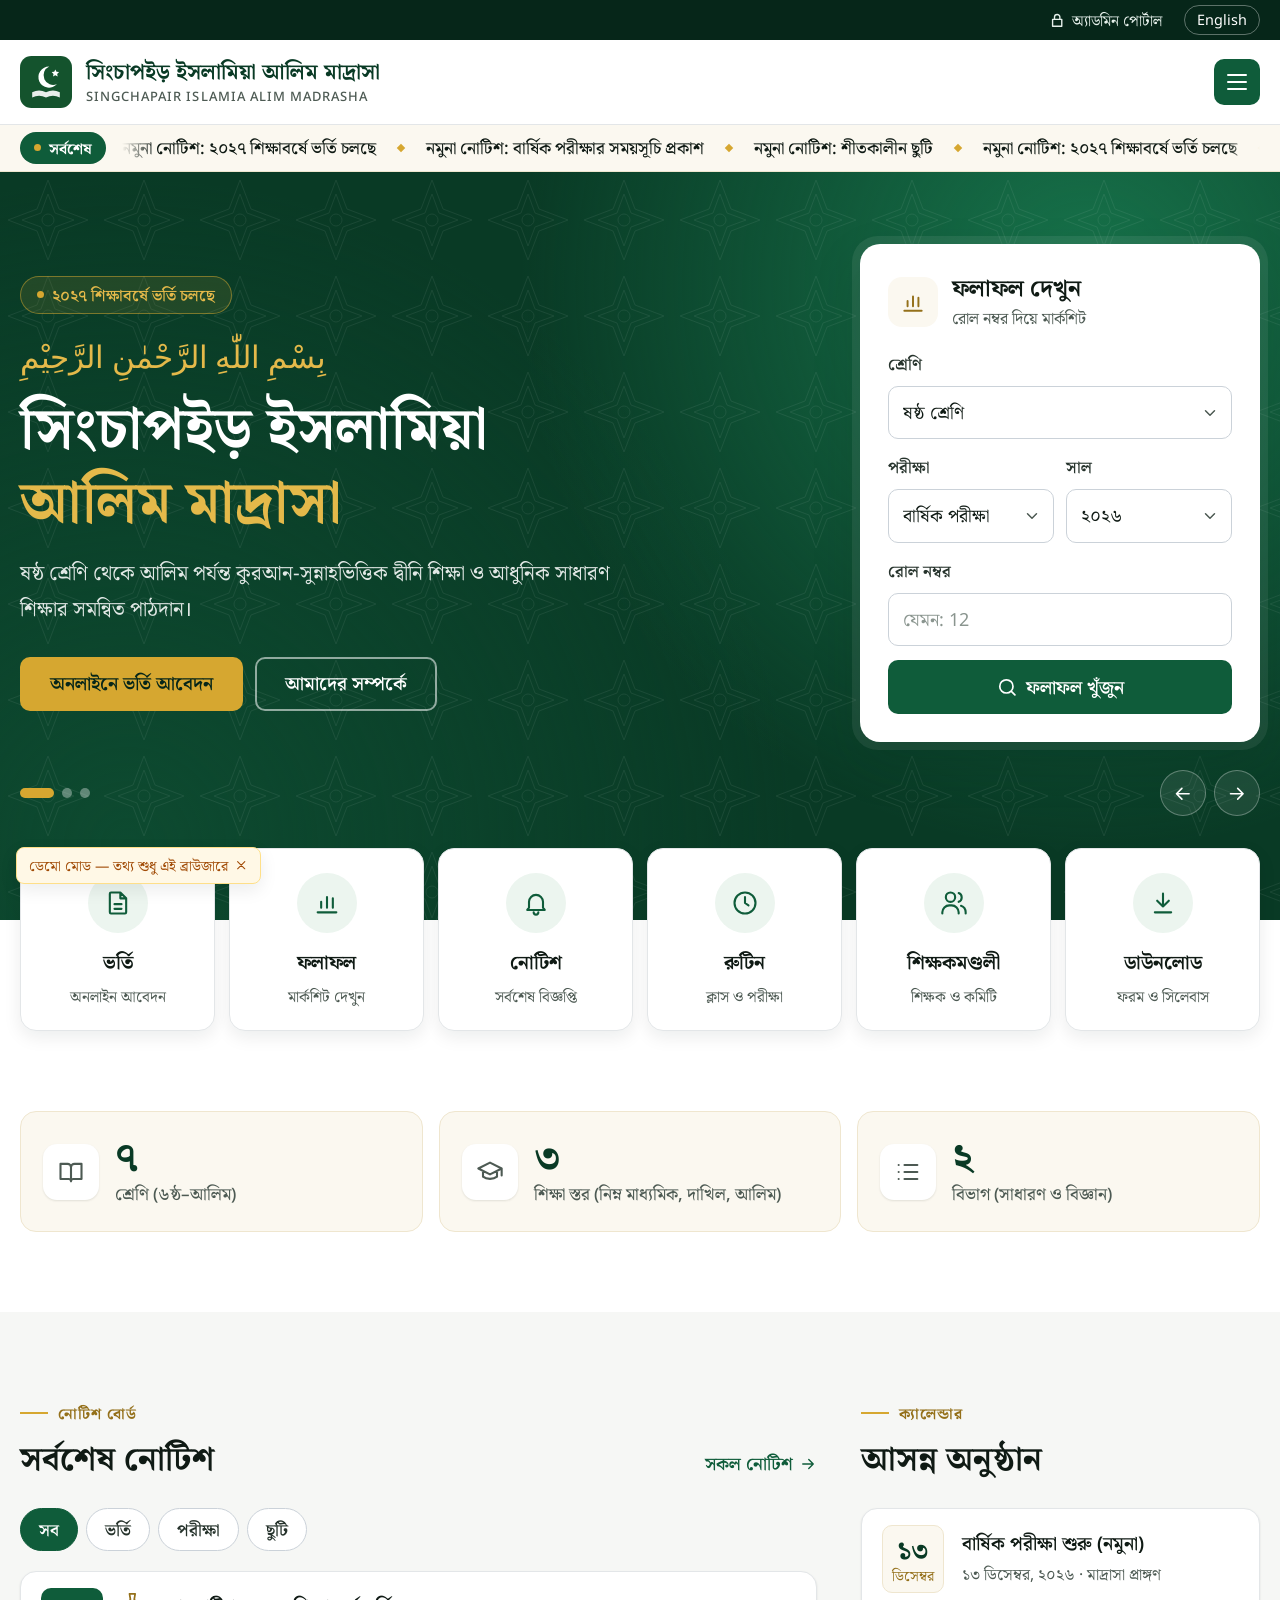
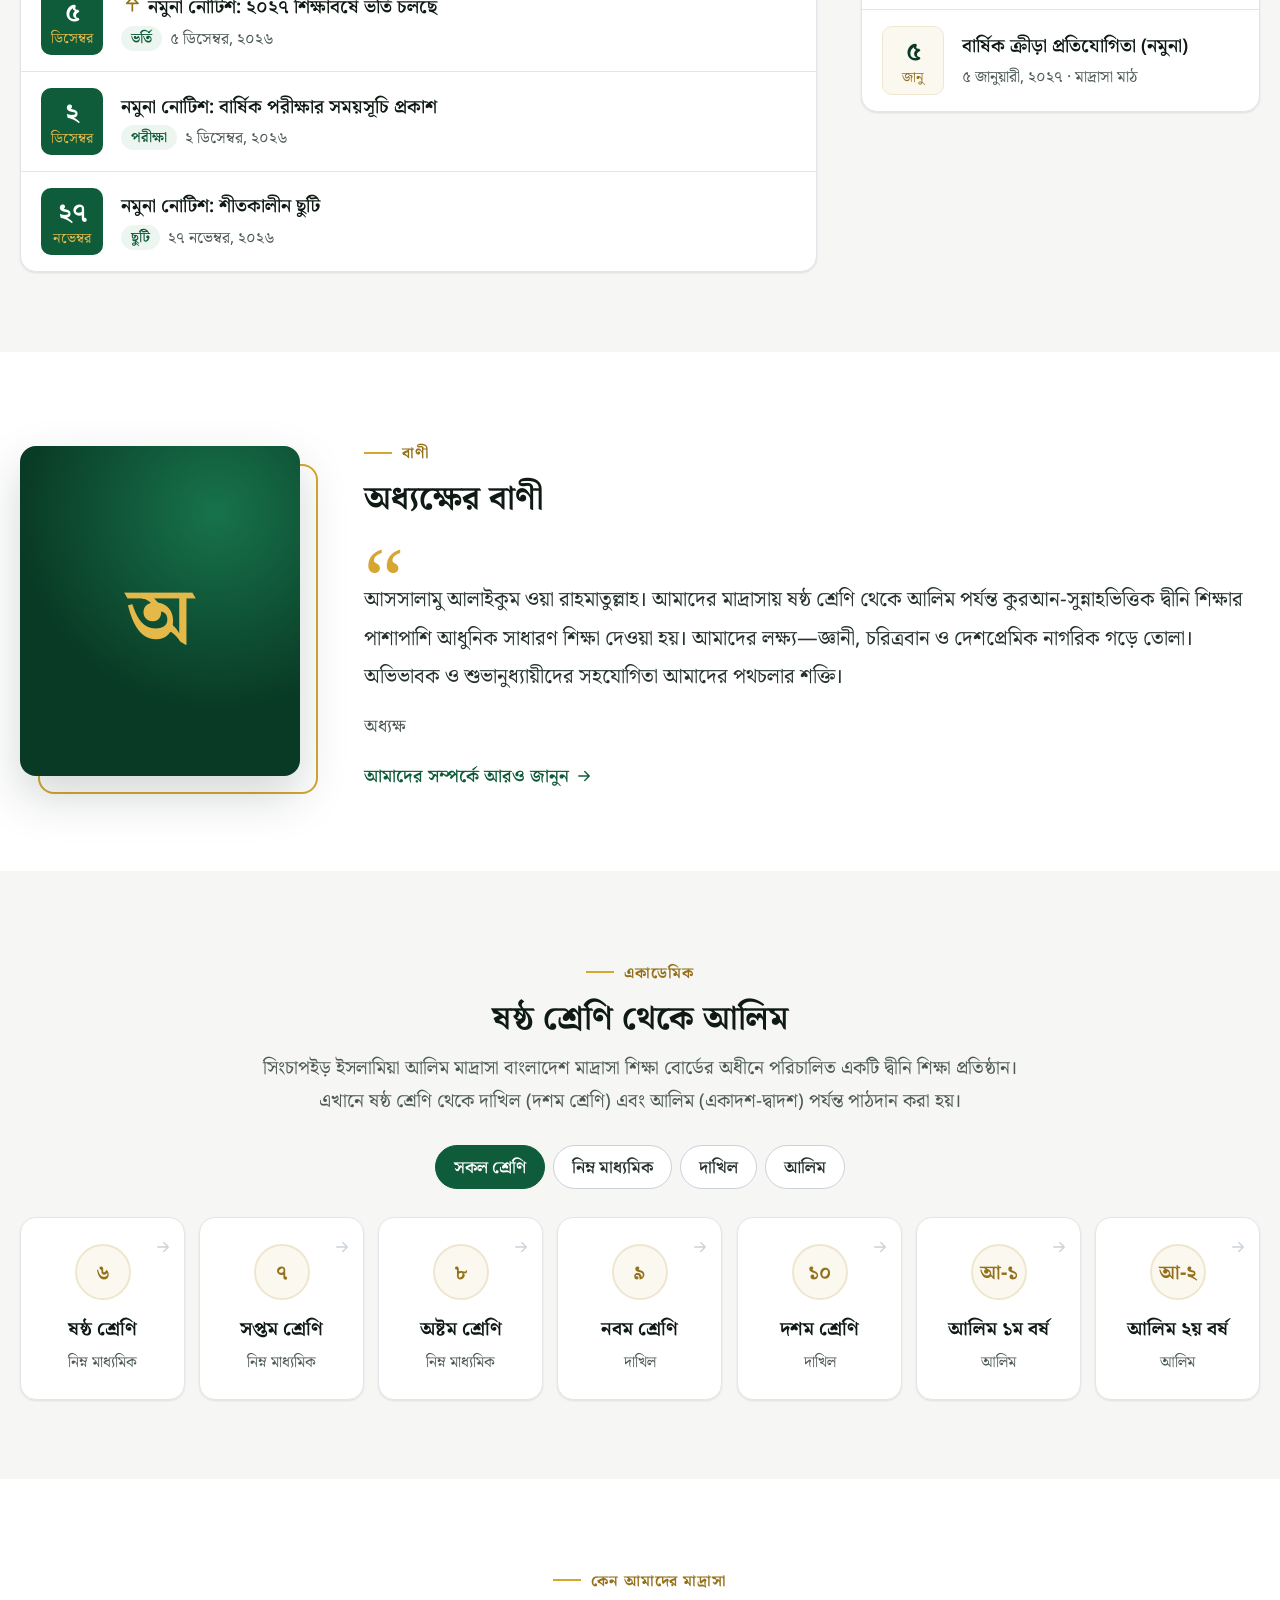
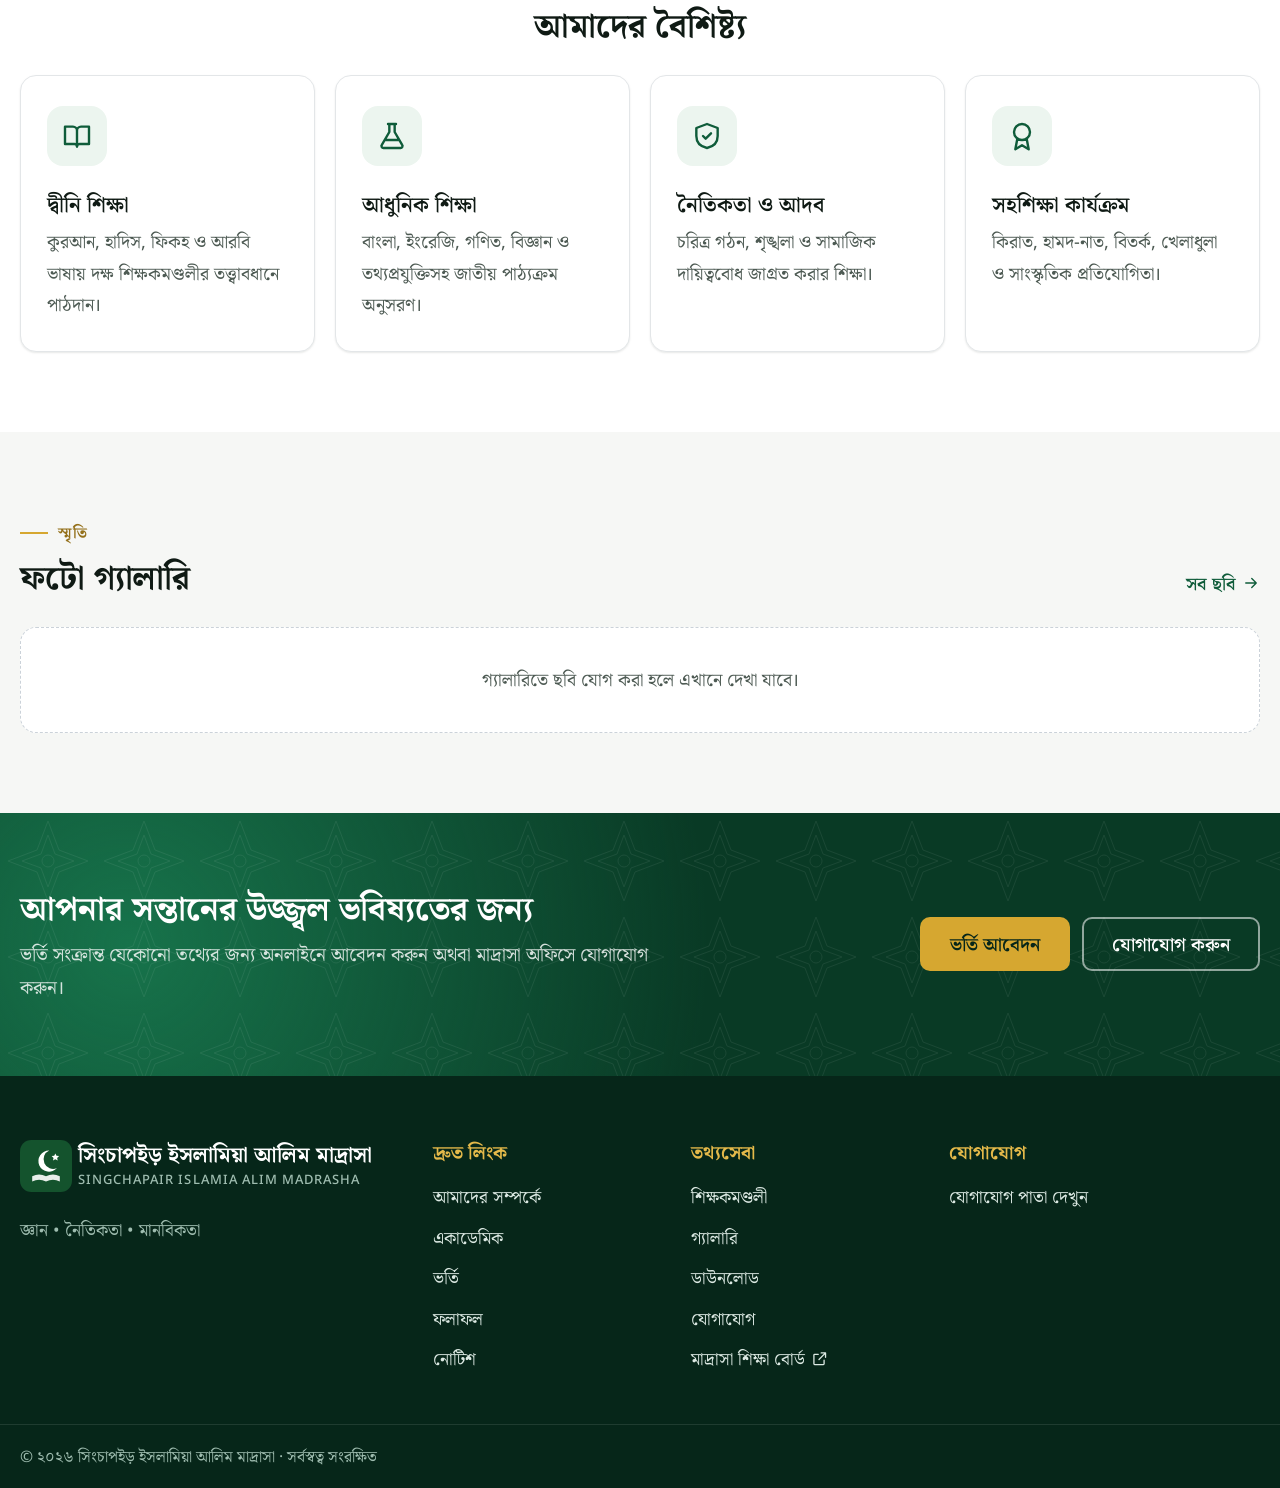
==== commit d995fe33: "Bolder, interactive home page and larger, higher-contrast type - Base font size 18px, darker text co" ====
--- a/index.html
+++ b/index.html
@@ -20,67 +20,109 @@
 <main id="main">
 
 
-<section class="hero">
+<section class="hero" id="hero" aria-roledescription="carousel" aria-label="প্রধান ব্যানার">
+  <div class="hero-bg" id="heroBg" aria-hidden="true"></div>
+  <div class="hero-pattern" aria-hidden="true"></div>
   <div class="container hero-in">
-    <div class="hero-text">
-      <span class="badge-pill" id="admissionBadge">স্বাগতম</span>
-      <p class="bismillah" lang="ar">بِسْمِ اللّٰهِ الرَّحْمٰنِ الرَّحِيْمِ</p>
-      <h1>সিংচাপইড় ইসলামিয়া আলিম মাদ্রাসা</h1>
-      <p class="hero-sub">ষষ্ঠ শ্রেণি থেকে আলিম পর্যন্ত কুরআন-সুন্নাহভিত্তিক দ্বীনি শিক্ষা ও আধুনিক সাধারণ শিক্ষার সমন্বিত পাঠদান।</p>
-      <div class="btn-row">
-        <a class="btn btn-primary btn-lg" href="admission.html" id="heroAdmission">অনলাইনে ভর্তি আবেদন</a>
-        <a class="btn btn-ghost btn-lg" href="results.html">ফলাফল দেখুন</a>
+    <div class="hero-slides" id="heroSlides">
+      <article class="hero-slide active" data-slide="0">
+        <span class="hero-badge" id="admissionBadge">স্বাগতম</span>
+        <p class="bismillah" lang="ar">بِسْمِ اللّٰهِ الرَّحْمٰنِ الرَّحِيْمِ</p>
+        <h1>সিংচাপইড় ইসলামিয়া <span>আলিম মাদ্রাসা</span></h1>
+        <p class="hero-sub">ষষ্ঠ শ্রেণি থেকে আলিম পর্যন্ত কুরআন-সুন্নাহভিত্তিক দ্বীনি শিক্ষা ও আধুনিক সাধারণ শিক্ষার সমন্বিত পাঠদান।</p>
+        <div class="btn-row"><a class="btn btn-gold btn-lg" href="admission.html" id="heroAdmission">অনলাইনে ভর্তি আবেদন</a><a class="btn btn-outline btn-lg" href="about.html">আমাদের সম্পর্কে</a></div>
+      </article>
+      <article class="hero-slide" data-slide="1">
+        <span class="hero-badge">ভর্তি</span>
+        <h2 class="hero-title"><span id="admSlideTitle">ভর্তি চলছে</span></h2>
+        <p class="hero-sub">ষষ্ঠ শ্রেণি থেকে আলিম পর্যন্ত সকল শ্রেণিতে ঘরে বসেই অনলাইনে আবেদন করুন। আবেদনের পর ট্র্যাকিং আইডি দিয়ে অবস্থা জানুন।</p>
+        <div class="countdown" id="countdown" hidden aria-live="off"></div>
+        <div class="btn-row"><a class="btn btn-gold btn-lg" href="admission.html">আবেদন করুন</a><a class="btn btn-outline btn-lg" href="admission.html#trackForm">আবেদনের অবস্থা</a></div>
+      </article>
+      <article class="hero-slide" data-slide="2">
+        <span class="hero-badge">ফলাফল</span>
+        <h2 class="hero-title">পরীক্ষার ফলাফল <span>এখন অনলাইনে</span></h2>
+        <p class="hero-sub">শ্রেণি, পরীক্ষা ও রোল নম্বর দিয়ে বিষয়ভিত্তিক নম্বর, গ্রেড, জিপিএ ও মেধাস্থানসহ মার্কশিট দেখুন এবং প্রিন্ট করুন।</p>
+        <div class="btn-row"><a class="btn btn-gold btn-lg" href="results.html">ফলাফল দেখুন</a><a class="btn btn-outline btn-lg" href="notices.html">নোটিশ বোর্ড</a></div>
+      </article>
+    </div>
+
+    <form class="result-widget" id="quickResult" aria-labelledby="qrTitle">
+      <div class="rw-head"><span class="rw-ic"><i data-icon="chart"></i></span><div><h2 id="qrTitle">ফলাফল দেখুন</h2><p>রোল নম্বর দিয়ে মার্কশিট</p></div></div>
+      <label>শ্রেণি<select name="className" required></select></label>
+      <div class="rw-row">
+        <label>পরীক্ষা<select name="exam" required></select></label>
+        <label>সাল<select name="year" required></select></label>
       </div>
-    </div>
-    <nav class="quick" aria-label="দ্রুত সেবা">
-      <p class="quick-title">দ্রুত সেবা</p>
-      <a href="admission.html"><i data-icon="file"></i><span><b>ভর্তি</b><small>অনলাইন আবেদন ও অবস্থা</small></span><i data-icon="arrowRight" class="go"></i></a>
-      <a href="results.html"><i data-icon="chart"></i><span><b>ফলাফল</b><small>রোল দিয়ে মার্কশিট</small></span><i data-icon="arrowRight" class="go"></i></a>
-      <a href="notices.html"><i data-icon="bell"></i><span><b>নোটিশ</b><small>সর্বশেষ বিজ্ঞপ্তি</small></span><i data-icon="arrowRight" class="go"></i></a>
-      <a href="academics.html#routine"><i data-icon="clock"></i><span><b>রুটিন</b><small>ক্লাস ও পরীক্ষা</small></span><i data-icon="arrowRight" class="go"></i></a>
-      <a href="downloads.html"><i data-icon="download"></i><span><b>ডাউনলোড</b><small>ফরম ও সিলেবাস</small></span><i data-icon="arrowRight" class="go"></i></a>
-    </nav>
+      <label>রোল নম্বর<input name="roll" required inputmode="numeric" maxlength="10" placeholder="যেমন: 12"></label>
+      <button class="btn btn-primary btn-lg btn-block" type="submit"><i data-icon="search"></i>ফলাফল খুঁজুন</button>
+    </form>
   </div>
-  <div class="container"><div class="stats" id="stats"></div></div>
+  <div class="container hero-controls">
+    <div class="dots" id="heroDots" role="tablist" aria-label="স্লাইড নির্বাচন"></div>
+    <div class="arrows"><button type="button" id="heroPrev" aria-label="আগের স্লাইড"><i data-icon="arrowLeft"></i></button><button type="button" id="heroNext" aria-label="পরের স্লাইড"><i data-icon="arrowRight"></i></button></div>
+  </div>
 </section>
 
-<section class="section">
+<section class="quick-wrap">
+  <div class="container quick-grid reveal">
+    <a href="admission.html"><span class="q-ic"><i data-icon="file"></i></span><b>ভর্তি</b><small>অনলাইন আবেদন</small></a>
+    <a href="results.html"><span class="q-ic"><i data-icon="chart"></i></span><b>ফলাফল</b><small>মার্কশিট দেখুন</small></a>
+    <a href="notices.html"><span class="q-ic"><i data-icon="bell"></i></span><b>নোটিশ</b><small>সর্বশেষ বিজ্ঞপ্তি</small></a>
+    <a href="academics.html#routine"><span class="q-ic"><i data-icon="clock"></i></span><b>রুটিন</b><small>ক্লাস ও পরীক্ষা</small></a>
+    <a href="teachers.html"><span class="q-ic"><i data-icon="users"></i></span><b>শিক্ষকমণ্ডলী</b><small>শিক্ষক ও কমিটি</small></a>
+    <a href="downloads.html"><span class="q-ic"><i data-icon="download"></i></span><b>ডাউনলোড</b><small>ফরম ও সিলেবাস</small></a>
+  </div>
+</section>
+
+<section class="section stats-section" id="statsSection">
+  <div class="container stats reveal" id="stats"></div>
+</section>
+
+<section class="section alt">
   <div class="container grid-2-1">
-    <div>
-      <div class="sec-head"><h2 data-en="Notice Board">নোটিশ বোর্ড</h2><a class="link" href="notices.html">সকল নোটিশ<i data-icon="arrowRight" class="sm"></i></a></div>
+    <div class="reveal">
+      <div class="sec-head"><div><p class="eyebrow">নোটিশ বোর্ড</p><h2 data-en="Latest Notices">সর্বশেষ নোটিশ</h2></div><a class="link" href="notices.html">সকল নোটিশ<i data-icon="arrowRight" class="sm"></i></a></div>
+      <div class="tabs" id="noticeTabs" role="tablist" aria-label="নোটিশের ধরন"></div>
       <div class="list" id="homeNotices"><div class="loading">লোড হচ্ছে…</div></div>
     </div>
-    <aside>
-      <div class="sec-head"><h2 data-en="Upcoming Events">আসন্ন অনুষ্ঠান</h2></div>
+    <aside class="reveal">
+      <div class="sec-head"><div><p class="eyebrow">ক্যালেন্ডার</p><h2 data-en="Upcoming Events">আসন্ন অনুষ্ঠান</h2></div></div>
       <div class="list" id="homeEvents"><div class="loading">লোড হচ্ছে…</div></div>
-      <a class="callout" href="results.html"><i data-icon="chart"></i><span><b>পরীক্ষার ফলাফল</b><small>রোল নম্বর দিয়ে ফলাফল ও মার্কশিট দেখুন</small></span><i data-icon="arrowRight" class="go"></i></a>
+      <div class="adm-card" id="admCard" hidden>
+        <p class="eyebrow">ভর্তি</p><h3 id="admCardTitle"></h3>
+        <div class="countdown sm" id="countdown2"></div>
+        <a class="btn btn-gold btn-block" href="admission.html">এখনই আবেদন করুন</a>
+      </div>
     </aside>
   </div>
 </section>
 
-<section class="section alt">
-  <div class="container principal">
-    <div id="principalPhoto"></div>
+<section class="section">
+  <div class="container principal reveal">
+    <div class="principal-photo" id="principalPhoto"></div>
     <div>
       <p class="eyebrow">বাণী</p>
       <h2 data-en="Message from the Principal">অধ্যক্ষের বাণী</h2>
-      <blockquote id="principalMsg"></blockquote>
+      <blockquote><span class="quote-mark" aria-hidden="true">“</span><span id="principalMsg"></span></blockquote>
       <p class="sig"><b id="principalName"></b> <span id="principalTitle"></span></p>
       <a class="link" href="about.html">আমাদের সম্পর্কে আরও জানুন<i data-icon="arrowRight" class="sm"></i></a>
     </div>
   </div>
 </section>
 
-<section class="section">
+<section class="section alt">
   <div class="container">
-    <div class="sec-head"><div><p class="eyebrow">একাডেমিক</p><h2 data-en="Classes We Offer">আমাদের শ্রেণিসমূহ</h2><p class="muted lead-sm" id="aboutShort"></p></div><a class="link" href="academics.html">বিস্তারিত<i data-icon="arrowRight" class="sm"></i></a></div>
-    <div class="class-strip" id="classStrip"></div>
+    <div class="sec-head center reveal"><div><p class="eyebrow">একাডেমিক</p><h2 data-en="Classes We Offer">ষষ্ঠ শ্রেণি থেকে আলিম</h2><p class="muted lead-sm" id="aboutShort"></p></div></div>
+    <div class="level-tabs reveal" id="levelTabs" role="tablist"></div>
+    <div class="class-strip reveal" id="classStrip"></div>
   </div>
 </section>
 
-<section class="section alt">
+<section class="section">
   <div class="container">
-    <div class="feature-grid">
+    <div class="sec-head center reveal"><div><p class="eyebrow">কেন আমাদের মাদ্রাসা</p><h2>আমাদের বৈশিষ্ট্য</h2></div></div>
+    <div class="feature-grid reveal">
       <div class="feature"><i data-icon="book"></i><h3>দ্বীনি শিক্ষা</h3><p>কুরআন, হাদিস, ফিকহ ও আরবি ভাষায় দক্ষ শিক্ষকমণ্ডলীর তত্ত্বাবধানে পাঠদান।</p></div>
       <div class="feature"><i data-icon="flask"></i><h3>আধুনিক শিক্ষা</h3><p>বাংলা, ইংরেজি, গণিত, বিজ্ঞান ও তথ্যপ্রযুক্তিসহ জাতীয় পাঠ্যক্রম অনুসরণ।</p></div>
       <div class="feature"><i data-icon="shield"></i><h3>নৈতিকতা ও আদব</h3><p>চরিত্র গঠন, শৃঙ্খলা ও সামাজিক দায়িত্ববোধ জাগ্রত করার শিক্ষা।</p></div>
@@ -89,18 +131,19 @@
   </div>
 </section>
 
-<section class="section">
+<section class="section alt">
   <div class="container">
-    <div class="sec-head"><h2 data-en="Photo Gallery">ফটো গ্যালারি</h2><a class="link" href="gallery.html">সব ছবি<i data-icon="arrowRight" class="sm"></i></a></div>
-    <div class="gallery-grid" id="homeGallery"><div class="loading">লোড হচ্ছে…</div></div>
+    <div class="sec-head reveal"><div><p class="eyebrow">স্মৃতি</p><h2 data-en="Photo Gallery">ফটো গ্যালারি</h2></div><a class="link" href="gallery.html">সব ছবি<i data-icon="arrowRight" class="sm"></i></a></div>
+    <div class="gallery-grid reveal" id="homeGallery"><div class="loading">লোড হচ্ছে…</div></div>
   </div>
 </section>
 
-<section class="section pt0">
-  <div class="container"><div class="cta">
-    <div><h2>ভর্তি সংক্রান্ত তথ্য জানতে চান?</h2><p class="muted">অনলাইনে আবেদন করুন অথবা মাদ্রাসা অফিসে যোগাযোগ করুন।</p></div>
-    <div class="btn-row"><a class="btn btn-primary" href="admission.html">ভর্তি আবেদন</a><a class="btn btn-ghost" href="contact.html">যোগাযোগ</a></div>
-  </div></div>
+<section class="cta-band">
+  <div class="hero-pattern" aria-hidden="true"></div>
+  <div class="container cta-in reveal">
+    <div><h2>আপনার সন্তানের উজ্জ্বল ভবিষ্যতের জন্য</h2><p>ভর্তি সংক্রান্ত যেকোনো তথ্যের জন্য অনলাইনে আবেদন করুন অথবা মাদ্রাসা অফিসে যোগাযোগ করুন।</p></div>
+    <div class="btn-row"><a class="btn btn-gold btn-lg" href="admission.html">ভর্তি আবেদন</a><a class="btn btn-outline btn-lg" href="contact.html">যোগাযোগ করুন</a></div>
+  </div>
 </section>
 
 </main>
--- a/assets/css/style.css
+++ b/assets/css/style.css
@@ -28,46 +28,54 @@
   --mono: ui-monospace, "SFMono-Regular", Menlo, Consolas, monospace;
 
   --bg: #ffffff;
-  --subtle: #f7f8f7;
-  --line: #e5e7eb;
-  --line-2: #d1d5db;
-  --text: #111827;
-  --text-2: #374151;
-  --muted: #6b7280;
-
-  --brand: #14532d;
-  --brand-hover: #166534;
-  --brand-tint: #f0f6f2;
-  --brand-line: #cfe3d6;
+  --subtle: #f6f7f5;
+  --cream: #fbf8f0;
+  --line: #e3e6e8;
+  --line-2: #cbd2d9;
+  --text: #0f1a14;
+  --text-2: #26332c;
+  --muted: #4d5a53;
+
+  --brand: #0f5c3a;
+  --brand-hover: #0c4d30;
+  --brand-dark: #093a25;
+  --brand-deep: #062619;
+  --brand-tint: #ecf5ef;
+  --brand-line: #c8e0d1;
+  --gold: #d6a730;
+  --gold-hover: #e4b94a;
+  --gold-dark: #94701a;
 
   --ok: #067647;  --ok-bg: #ecfdf3;
-  --warn: #b54708; --warn-bg: #fffaeb;
+  --warn: #a14b06; --warn-bg: #fff8e6;
   --err: #b42318; --err-bg: #fef3f2;
 
-  --r: 8px; --r-lg: 12px;
-  --shadow: 0 1px 2px rgba(16, 24, 40, .05);
-  --shadow-lg: 0 12px 32px rgba(16, 24, 40, .12);
-  --ring: 0 0 0 3px rgba(20, 83, 45, .18);
+  --r: 10px; --r-lg: 16px;
+  --shadow: 0 1px 2px rgba(15, 26, 20, .06), 0 1px 3px rgba(15, 26, 20, .05);
+  --shadow-md: 0 6px 18px rgba(15, 26, 20, .08);
+  --shadow-lg: 0 20px 48px rgba(6, 38, 25, .18);
+  --ring: 0 0 0 4px rgba(15, 92, 58, .18);
+  --pattern: url("data:image/svg+xml,%3Csvg xmlns='http://www.w3.org/2000/svg' width='96' height='96' viewBox='0 0 96 96'%3E%3Cg fill='none' stroke='%23ffffff' stroke-width='1'%3E%3Cpath d='M48 8l11 29 29 11-29 11-11 29-11-29L8 48l29-11z'/%3E%3Cpath d='M48 22l7 19 19 7-19 7-7 19-7-19-19-7 19-7z'/%3E%3Ccircle cx='48' cy='48' r='6'/%3E%3C/g%3E%3C/svg%3E");
 }
 
 *, *::before, *::after { box-sizing: border-box; }
-html { scroll-behavior: smooth; scroll-padding-top: 88px; -webkit-text-size-adjust: 100%; }
-body { margin: 0; font-family: var(--font); font-size: 16px; line-height: 1.7; color: var(--text); background: var(--bg); -webkit-font-smoothing: antialiased; text-rendering: optimizeLegibility; }
+html { font-size: 112.5%; scroll-behavior: smooth; scroll-padding-top: 100px; -webkit-text-size-adjust: 100%; }
+body { margin: 0; font-family: var(--font); font-size: 1rem; line-height: 1.75; color: var(--text); background: var(--bg); -webkit-font-smoothing: antialiased; text-rendering: optimizeLegibility; }
 img { max-width: 100%; display: block; }
 a { color: var(--brand); text-decoration: none; }
 a:hover { color: var(--brand-hover); }
 button, input, select, textarea { font: inherit; color: inherit; }
-h1, h2, h3, h4 { margin: 0 0 .5em; line-height: 1.35; font-weight: 600; color: var(--text); letter-spacing: -.005em; }
-h1 { font-size: clamp(1.75rem, 3.6vw, 2.5rem); }
-h2 { font-size: 1.5rem; }
-h3 { font-size: 1.125rem; }
+h1, h2, h3, h4 { margin: 0 0 .5em; line-height: 1.35; font-weight: 700; color: var(--text); }
+h1 { font-size: clamp(1.9rem, 4vw, 2.75rem); }
+h2 { font-size: clamp(1.5rem, 2.6vw, 2rem); }
+h3 { font-size: 1.2rem; font-weight: 600; }
 p { margin: 0 0 1em; }
-:focus-visible { outline: 2px solid var(--brand); outline-offset: 2px; }
+:focus-visible { outline: 3px solid var(--gold); outline-offset: 2px; }
 ::selection { background: var(--brand-line); }
 [hidden] { display: none !important; }
 
-.container { width: min(1160px, 100% - 32px); margin-inline: auto; }
-.container.narrow { width: min(880px, 100% - 32px); }
+.container { width: min(1320px, 100% - 40px); margin-inline: auto; }
+.container.narrow { width: min(920px, 100% - 40px); }
 .muted { color: var(--muted); }
 .small { font-size: .875rem; }
 .center { text-align: center; }
@@ -76,368 +84,467 @@
 .skip:focus { left: 8px; }
 
 /* Icons */
-.ic { width: 1.15em; height: 1.15em; flex: none; fill: none; stroke: currentColor; stroke-width: 1.75; stroke-linecap: round; stroke-linejoin: round; vertical-align: -.2em; }
-.ic.sm { width: .95em; height: .95em; }
+.ic { width: 1.2em; height: 1.2em; flex: none; fill: none; stroke: currentColor; stroke-width: 1.8; stroke-linecap: round; stroke-linejoin: round; vertical-align: -.22em; }
+.ic.sm { width: 1em; height: 1em; }
+
+/* Scroll reveal (only when JS is running) */
+.js .reveal { opacity: 0; transform: translateY(22px); transition: opacity .7s ease, transform .7s cubic-bezier(.2, .7, .2, 1); }
+.js .reveal.in { opacity: 1; transform: none; }
 
 /* ---------------------------------------------------------------- Top bar & header */
-.topbar { border-bottom: 1px solid var(--line); background: var(--subtle); font-size: .8125rem; color: var(--muted); }
-.topbar-in { display: flex; justify-content: space-between; align-items: center; gap: 12px; min-height: 36px; }
-.tb-left, .tb-right { display: flex; align-items: center; gap: 20px; }
-.tb-left span { display: inline-flex; align-items: center; gap: 6px; }
+.topbar { background: var(--brand-deep); color: #c9dcd2; font-size: .85rem; }
+.topbar-in { display: flex; justify-content: space-between; align-items: center; gap: 12px; min-height: 40px; }
+.tb-left, .tb-right { display: flex; align-items: center; gap: 22px; }
+.tb-left span { display: inline-flex; align-items: center; gap: 7px; }
 .tb-right { margin-left: auto; }
-.topbar a { color: var(--text-2); display: inline-flex; align-items: center; gap: 6px; }
-.topbar a:hover { color: var(--text); }
-.lang-btn { border: 1px solid var(--line-2); background: var(--bg); border-radius: 6px; padding: 1px 10px; font-size: .8125rem; cursor: pointer; color: var(--text-2); }
-.lang-btn:hover { border-color: var(--text-2); color: var(--text); }
-
-.site-header { position: sticky; top: 0; z-index: 50; background: rgba(255, 255, 255, .92); backdrop-filter: saturate(180%) blur(10px); border-bottom: 1px solid var(--line); }
-.header-in { display: flex; align-items: center; justify-content: space-between; gap: 24px; min-height: 68px; }
-.brand { display: flex; align-items: center; gap: 12px; color: var(--text); min-width: 0; }
+.topbar a { color: #e6f0eb; display: inline-flex; align-items: center; gap: 6px; }
+.topbar a:hover { color: var(--gold-hover); }
+.lang-btn { border: 1px solid rgba(255, 255, 255, .35); background: transparent; border-radius: 999px; padding: 1px 12px; font-size: .8rem; cursor: pointer; color: #fff; }
+.lang-btn:hover { background: var(--gold); border-color: var(--gold); color: var(--brand-deep); }
+
+.site-header { position: sticky; top: 0; z-index: 50; background: rgba(255, 255, 255, .96); backdrop-filter: saturate(180%) blur(12px); border-bottom: 1px solid var(--line); transition: box-shadow .2s; }
+.site-header.scrolled { box-shadow: var(--shadow-md); }
+.header-in { display: flex; align-items: center; justify-content: space-between; gap: 24px; min-height: 84px; }
+.brand { display: flex; align-items: center; gap: 14px; color: var(--text); min-width: 0; }
 .brand:hover { color: var(--text); }
-.brand .logo { width: 40px; height: 40px; flex: none; }
-.brand strong { display: block; font-size: 1rem; font-weight: 600; line-height: 1.3; }
-.brand small { display: block; font-size: .6875rem; color: var(--muted); letter-spacing: .06em; text-transform: uppercase; }
+.brand .logo { width: 52px; height: 52px; flex: none; }
+.brand strong { display: block; font-size: 1.2rem; font-weight: 700; line-height: 1.3; color: var(--brand-dark); white-space: nowrap; }
+.brand small { display: block; font-size: .72rem; font-weight: 500; color: var(--muted); letter-spacing: .08em; text-transform: uppercase; }
 .main-nav { display: flex; align-items: center; gap: 2px; }
-.main-nav a { position: relative; padding: 8px 10px; border-radius: 6px; color: var(--text-2); font-size: .9375rem; font-weight: 500; white-space: nowrap; }
-.main-nav a:hover { color: var(--text); background: var(--subtle); }
-.main-nav a.active { color: var(--brand); }
-.main-nav a.active::after { content: ""; position: absolute; left: 10px; right: 10px; bottom: -15px; height: 2px; background: var(--brand); border-radius: 2px; }
-.menu-btn { display: none; width: 40px; height: 40px; border: 1px solid var(--line); background: var(--bg); border-radius: var(--r); cursor: pointer; flex-direction: column; justify-content: center; align-items: center; gap: 4px; }
-.menu-btn span { display: block; width: 18px; height: 1.5px; background: var(--text); border-radius: 2px; }
-@media (max-width: 1100px) {
+.main-nav a { padding: 8px 12px; border-radius: 999px; color: var(--text-2); font-size: .95rem; font-weight: 500; white-space: nowrap; transition: background-color .15s, color .15s; }
+.main-nav a:hover { color: var(--brand); background: var(--brand-tint); }
+.main-nav a.active { color: #fff; background: var(--brand); }
+.menu-btn { display: none; width: 46px; height: 46px; border: 0; background: var(--brand); border-radius: var(--r); cursor: pointer; flex-direction: column; justify-content: center; align-items: center; gap: 5px; }
+.menu-btn span { display: block; width: 20px; height: 2px; background: #fff; border-radius: 2px; transition: transform .2s, opacity .2s; }
+.menu-btn[aria-expanded="true"] span:nth-child(1) { transform: translateY(7px) rotate(45deg); }
+.menu-btn[aria-expanded="true"] span:nth-child(2) { opacity: 0; }
+.menu-btn[aria-expanded="true"] span:nth-child(3) { transform: translateY(-7px) rotate(-45deg); }
+@media (max-width: 1340px) {
   .menu-btn { display: flex; }
-  .main-nav { display: none; position: absolute; inset: 100% 0 auto; flex-direction: column; align-items: stretch; gap: 0; padding: 8px 16px 16px; background: var(--bg); border-bottom: 1px solid var(--line); box-shadow: var(--shadow-lg); }
+  .main-nav { display: none; position: absolute; inset: 100% 0 auto; flex-direction: column; align-items: stretch; gap: 2px; padding: 10px 20px 20px; background: var(--bg); border-bottom: 1px solid var(--line); box-shadow: var(--shadow-lg); }
   .main-nav.open { display: flex; }
-  .main-nav a { padding: 12px; }
-  .main-nav a.active { background: var(--brand-tint); }
-  .main-nav a.active::after { display: none; }
-}
-@media (max-width: 640px) { .tb-left { display: none; } .brand small { display: none; } }
+  .main-nav a { padding: 12px 16px; border-radius: var(--r); font-size: 1.05rem; }
+}
+@media (max-width: 640px) { .tb-left { display: none; } .brand small { display: none; } .brand strong { font-size: 1.02rem; white-space: normal; } .brand .logo { width: 44px; height: 44px; } .header-in { min-height: 72px; } }
 
 /* ---------------------------------------------------------------- Ticker */
-.ticker { border-bottom: 1px solid var(--line); background: var(--bg); font-size: .875rem; }
-.ticker-in { display: flex; align-items: center; gap: 14px; height: 40px; overflow: hidden; }
-.ticker-in > b { flex: none; font-size: .75rem; font-weight: 600; letter-spacing: .04em; color: var(--brand); background: var(--brand-tint); border: 1px solid var(--brand-line); border-radius: 999px; padding: 1px 10px; }
+.ticker { background: var(--cream); border-bottom: 1px solid #efe6cf; font-size: .95rem; }
+.ticker-in { display: flex; align-items: center; gap: 16px; height: 46px; overflow: hidden; }
+.ticker-in > b { flex: none; display: inline-flex; align-items: center; gap: 8px; font-size: .85rem; font-weight: 700; color: #fff; background: var(--brand); border-radius: 999px; padding: 3px 14px; }
+.ticker-in > b::before { content: ""; width: 7px; height: 7px; border-radius: 50%; background: var(--gold); animation: blink 1.4s infinite; }
+@keyframes blink { 50% { opacity: .25; } }
 .ticker-track { flex: 1; overflow: hidden; mask-image: linear-gradient(90deg, transparent, #000 3%, #000 97%, transparent); }
-.ticker-move { display: inline-flex; align-items: center; gap: 20px; white-space: nowrap; animation: tick 50s linear infinite; }
+.ticker-move { display: inline-flex; align-items: center; gap: 22px; white-space: nowrap; animation: tick 55s linear infinite; }
 .ticker-move:hover { animation-play-state: paused; }
-.ticker-move a, .ticker-move span { color: var(--text-2); }
-.ticker-move a:hover { color: var(--brand); }
-.ticker-move .sep { width: 4px; height: 4px; border-radius: 50%; background: var(--line-2); }
+.ticker-move a, .ticker-move span { color: var(--text); font-weight: 500; }
+.ticker-move a:hover { color: var(--brand); text-decoration: underline; }
+.ticker-move .sep { width: 6px; height: 6px; transform: rotate(45deg); background: var(--gold); }
 @keyframes tick { to { transform: translateX(-50%); } }
-@media (prefers-reduced-motion: reduce) { .ticker-move { animation: none; } html { scroll-behavior: auto; } }
 
 /* ---------------------------------------------------------------- Buttons & links */
-.btn { display: inline-flex; align-items: center; justify-content: center; gap: 8px; height: 40px; padding: 0 16px; border: 1px solid transparent; border-radius: var(--r); font-size: .9375rem; font-weight: 500; line-height: 1; white-space: nowrap; cursor: pointer; transition: background-color .15s, border-color .15s, color .15s; }
+.btn { display: inline-flex; align-items: center; justify-content: center; gap: 8px; min-height: 46px; padding: 0 22px; border: 2px solid transparent; border-radius: var(--r); font-size: 1rem; font-weight: 600; line-height: 1.2; white-space: nowrap; cursor: pointer; transition: background-color .15s, border-color .15s, color .15s, transform .15s, box-shadow .15s; }
+.btn:active { transform: translateY(1px); }
 .btn:disabled { opacity: .5; cursor: not-allowed; }
 .btn-primary { background: var(--brand); color: #fff; }
-.btn-primary:hover { background: var(--brand-hover); color: #fff; }
-.btn-ghost { background: var(--bg); color: var(--text); border-color: var(--line-2); box-shadow: var(--shadow); }
-.btn-ghost:hover { background: var(--subtle); color: var(--text); }
-.btn-danger { background: var(--bg); color: var(--err); border-color: #fecdca; }
+.btn-primary:hover { background: var(--brand-hover); color: #fff; box-shadow: 0 6px 16px rgba(15, 92, 58, .25); }
+.btn-gold { background: var(--gold); color: var(--brand-deep); }
+.btn-gold:hover { background: var(--gold-hover); color: var(--brand-deep); box-shadow: 0 8px 20px rgba(214, 167, 48, .35); }
+.btn-outline { background: transparent; color: #fff; border-color: rgba(255, 255, 255, .55); }
+.btn-outline:hover { background: rgba(255, 255, 255, .12); border-color: #fff; color: #fff; }
+.btn-ghost { background: var(--bg); color: var(--text); border: 1px solid var(--line-2); box-shadow: var(--shadow); }
+.btn-ghost:hover { border-color: var(--brand); color: var(--brand); }
+.btn-danger { background: var(--bg); color: var(--err); border: 1px solid #fecdca; }
 .btn-danger:hover { background: var(--err-bg); }
-.btn-sm { height: 32px; padding: 0 12px; font-size: .875rem; }
-.btn-lg { height: 46px; padding: 0 22px; font-size: 1rem; }
-.btn-row { display: flex; flex-wrap: wrap; gap: 10px; }
-.link { display: inline-flex; align-items: center; gap: 6px; font-size: .9375rem; font-weight: 500; color: var(--brand); }
+.btn-sm { min-height: 36px; padding: 0 14px; font-size: .9rem; }
+.btn-lg { min-height: 54px; padding: 0 28px; font-size: 1.05rem; }
+.btn-block { width: 100%; }
+.btn-row { display: flex; flex-wrap: wrap; gap: 12px; }
+.link { display: inline-flex; align-items: center; gap: 6px; font-size: 1rem; font-weight: 600; color: var(--brand); }
 .link .ic { transition: transform .15s; }
-.link:hover .ic { transform: translateX(2px); }
-
-/* ---------------------------------------------------------------- Hero */
-.hero { border-bottom: 1px solid var(--line); background: linear-gradient(var(--bg), var(--subtle)); }
-.hero-in { display: grid; grid-template-columns: 1.4fr 1fr; gap: 56px; align-items: center; padding: 64px 0 40px; }
-.badge-pill { display: inline-flex; align-items: center; gap: 6px; font-size: .8125rem; font-weight: 500; color: var(--brand); background: var(--brand-tint); border: 1px solid var(--brand-line); border-radius: 999px; padding: 2px 12px; }
-.bismillah { font-family: "Amiri", "Traditional Arabic", "Noto Naskh Arabic", serif; font-size: 1.375rem; color: var(--muted); margin: 18px 0 4px; }
-.hero h1 { font-size: clamp(1.9rem, 4vw, 2.75rem); margin-bottom: 14px; }
-.hero-sub { font-size: 1.0625rem; color: var(--text-2); max-width: 560px; margin-bottom: 26px; }
-.quick { background: var(--bg); border: 1px solid var(--line); border-radius: var(--r-lg); box-shadow: var(--shadow); overflow: hidden; }
-.quick-title { margin: 0; padding: 12px 16px; font-size: .75rem; font-weight: 600; letter-spacing: .06em; text-transform: uppercase; color: var(--muted); border-bottom: 1px solid var(--line); }
-.quick a { display: flex; align-items: center; gap: 14px; padding: 12px 16px; color: var(--text); border-bottom: 1px solid var(--line); transition: background-color .15s; }
-.quick a:last-child { border-bottom: 0; }
-.quick a:hover { background: var(--subtle); }
-.quick a > .ic:first-child { width: 36px; height: 36px; padding: 8px; border-radius: var(--r); background: var(--brand-tint); color: var(--brand); }
-.quick b { display: block; font-weight: 600; font-size: .9375rem; }
-.quick small { display: block; color: var(--muted); font-size: .8125rem; }
-.quick span { flex: 1; min-width: 0; }
-.go { color: var(--line-2); transition: transform .15s, color .15s; }
-a:hover > .go { color: var(--brand); transform: translateX(2px); }
-.stats { display: grid; grid-template-columns: repeat(auto-fit, minmax(140px, 1fr)); border-top: 1px solid var(--line); }
+.link:hover .ic { transform: translateX(3px); }
+
+/* ---------------------------------------------------------------- Hero (home) */
+.hero { position: relative; overflow: hidden; color: #fff; background: radial-gradient(circle at 85% 15%, #17734b 0, transparent 45%), radial-gradient(circle at 10% 90%, #0d4a30 0, transparent 50%), var(--brand-dark); }
+.hero-pattern { position: absolute; inset: 0; background-image: var(--pattern); opacity: .07; pointer-events: none; }
+.hero-bg { position: absolute; inset: 0; }
+.bg-img { position: absolute; inset: 0; background-size: cover; background-position: center; opacity: 0; transform: scale(1.06); transition: opacity 1.4s ease, transform 8s ease; }
+.bg-img.on { opacity: 1; transform: scale(1); }
+.hero.has-photo .hero-bg::after { content: ""; position: absolute; inset: 0; background: linear-gradient(90deg, rgba(6, 38, 25, .94) 0%, rgba(6, 38, 25, .78) 45%, rgba(6, 38, 25, .45) 100%); }
+.hero-in { position: relative; z-index: 1; display: grid; grid-template-columns: minmax(0, 1fr) 400px; gap: 56px; align-items: center; padding: 72px 0 28px; min-height: 560px; }
+.hero-slides { display: grid; }
+.hero-slide { grid-area: 1 / 1; opacity: 0; transform: translateY(-10px); transition: opacity .3s ease, transform .3s ease; pointer-events: none; visibility: hidden; }
+.hero-slide.active { opacity: 1; transform: none; pointer-events: auto; visibility: visible; transition: opacity .6s ease .3s, transform .6s ease .3s, visibility 0s .3s; }
+.hero-slide:not(.active) { transition: opacity .3s ease, transform .3s ease, visibility 0s .3s; }
+.hero-badge { display: inline-flex; align-items: center; gap: 8px; font-size: .9rem; font-weight: 600; color: var(--gold-hover); background: rgba(214, 167, 48, .12); border: 1px solid rgba(214, 167, 48, .5); border-radius: 999px; padding: 4px 16px; }
+.hero-badge::before { content: ""; width: 7px; height: 7px; border-radius: 50%; background: var(--gold); }
+.bismillah { font-family: "Amiri", "Traditional Arabic", "Noto Naskh Arabic", serif; font-size: 1.7rem; color: var(--gold-hover); margin: 20px 0 6px; line-height: 1.6; }
+.hero h1, .hero-title { color: #fff; font-size: clamp(2.1rem, 4.6vw, 3.5rem); line-height: 1.25; margin: 14px 0 18px; }
+.hero h1 { margin-top: 0; }
+.hero h1 span, .hero-title span { display: block; color: var(--gold-hover); }
+.hero-sub { font-size: 1.15rem; color: rgba(255, 255, 255, .88); max-width: 600px; margin-bottom: 30px; }
+.hero-controls { position: relative; z-index: 1; display: flex; justify-content: space-between; align-items: center; padding-bottom: 104px; }
+.dots { display: flex; gap: 8px; }
+.dots button { width: 10px; height: 10px; padding: 0; border: 0; border-radius: 999px; background: rgba(255, 255, 255, .35); cursor: pointer; transition: width .3s, background-color .3s; }
+.dots button.active { width: 34px; background: var(--gold); }
+.arrows { display: flex; gap: 8px; }
+.arrows button { display: grid; place-items: center; width: 46px; height: 46px; border: 1px solid rgba(255, 255, 255, .3); border-radius: 50%; background: rgba(255, 255, 255, .08); color: #fff; cursor: pointer; transition: background-color .15s, border-color .15s; }
+.arrows button:hover { background: var(--gold); border-color: var(--gold); color: var(--brand-deep); }
+.countdown { display: flex; gap: 10px; margin: -6px 0 28px; }
+.countdown div { min-width: 76px; padding: 10px 8px; text-align: center; background: rgba(255, 255, 255, .1); border: 1px solid rgba(255, 255, 255, .2); border-radius: var(--r); }
+.countdown b { display: block; font-size: 1.8rem; font-weight: 700; line-height: 1.1; color: #fff; font-variant-numeric: tabular-nums; }
+.countdown span { font-size: .8rem; color: rgba(255, 255, 255, .75); }
+.countdown.sm { margin: 12px 0 18px; }
+.countdown.sm div { min-width: 0; flex: 1; padding: 8px 4px; }
+.countdown.sm b { font-size: 1.35rem; }
+
+.result-widget { position: relative; padding: 28px; color: var(--text); background: var(--bg); border-radius: 20px; box-shadow: var(--shadow-lg); display: grid; gap: 14px; }
+.result-widget::before { content: ""; position: absolute; inset: -8px; z-index: -1; border-radius: 26px; background: rgba(255, 255, 255, .08); }
+.rw-head { display: flex; align-items: center; gap: 14px; margin-bottom: 4px; }
+.rw-ic { display: grid; place-items: center; width: 50px; height: 50px; flex: none; border-radius: 14px; background: var(--cream); color: var(--gold-dark); }
+.rw-ic .ic { width: 26px; height: 26px; }
+.rw-head h2 { margin: 0; font-size: 1.3rem; }
+.rw-head p { margin: 0; font-size: .9rem; color: var(--muted); }
+.rw-row { display: grid; grid-template-columns: 1fr 1fr; gap: 12px; }
+@media (max-width: 980px) {
+  .hero-in { grid-template-columns: 1fr; gap: 36px; padding: 48px 0 20px; min-height: 0; }
+  .result-widget { max-width: 520px; }
+  .hero-controls { padding-bottom: 96px; }
+}
+@media (max-width: 520px) { .countdown div { min-width: 0; flex: 1; } .countdown b { font-size: 1.4rem; } .arrows button { width: 40px; height: 40px; } }
+
+/* Quick tiles overlapping the hero */
+.quick-wrap { position: relative; z-index: 2; margin-top: -72px; }
+.quick-grid { display: grid; grid-template-columns: repeat(6, minmax(0, 1fr)); gap: 14px; }
+.quick-grid a { display: flex; flex-direction: column; align-items: center; gap: 4px; padding: 24px 12px 20px; text-align: center; color: var(--text); background: var(--bg); border: 1px solid var(--line); border-radius: var(--r-lg); box-shadow: var(--shadow-md); transition: transform .2s, box-shadow .2s, border-color .2s; }
+.quick-grid a:hover { transform: translateY(-6px); box-shadow: var(--shadow-lg); border-color: var(--brand-line); color: var(--text); }
+.q-ic { display: grid; place-items: center; width: 60px; height: 60px; margin-bottom: 8px; border-radius: 50%; background: var(--brand-tint); color: var(--brand); transition: background-color .2s, color .2s; }
+.q-ic .ic { width: 28px; height: 28px; }
+.quick-grid a:hover .q-ic { background: var(--brand); color: #fff; }
+.quick-grid b { font-size: 1.08rem; font-weight: 700; }
+.quick-grid small { font-size: .85rem; color: var(--muted); }
+@media (max-width: 1000px) { .quick-grid { grid-template-columns: repeat(3, minmax(0, 1fr)); } }
+@media (max-width: 520px) { .quick-grid { grid-template-columns: repeat(2, minmax(0, 1fr)); gap: 10px; } .quick-grid a { padding: 18px 8px 16px; } .q-ic { width: 52px; height: 52px; } }
+
+/* Statistics */
+.stats-section { padding: 56px 0 40px; }
+.stats { display: grid; grid-template-columns: repeat(auto-fit, minmax(210px, 1fr)); gap: 16px; }
 .stats:empty { display: none; }
-.stat { padding: 20px 4px 26px; }
-.stat b { display: block; font-size: 1.75rem; font-weight: 600; line-height: 1.2; color: var(--text); }
-.stat span { font-size: .875rem; color: var(--muted); }
-@media (max-width: 900px) { .hero-in { grid-template-columns: 1fr; gap: 32px; padding: 40px 0 28px; } }
-
-/* ---------------------------------------------------------------- Page header */
-.page-hero { background: var(--subtle); border-bottom: 1px solid var(--line); padding: 36px 0 32px; }
-.page-hero h1 { margin: 8px 0 4px; }
-.page-hero p { margin: 0; color: var(--muted); }
-.crumbs { display: flex; gap: 8px; font-size: .8125rem; color: var(--muted); }
-.crumbs a { color: var(--muted); }
-.crumbs a:hover { color: var(--text); }
+.stat { display: flex; align-items: center; gap: 16px; padding: 22px; border-radius: var(--r-lg); background: var(--cream); border: 1px solid #efe6cf; }
+.stat-ic { display: grid; place-items: center; width: 56px; height: 56px; flex: none; border-radius: 14px; background: var(--bg); color: var(--gold-dark); box-shadow: var(--shadow); }
+.stat-ic .ic { width: 28px; height: 28px; }
+.stat b { display: block; font-size: 2.2rem; font-weight: 700; line-height: 1.1; color: var(--brand-dark); font-variant-numeric: tabular-nums; }
+.stat span { font-size: .95rem; color: var(--muted); font-weight: 500; }
+
+/* ---------------------------------------------------------------- Page header (inner pages) */
+.page-hero { position: relative; overflow: hidden; padding: 56px 0 52px; color: #fff; background: radial-gradient(circle at 90% 0, #17734b 0, transparent 50%), var(--brand-dark); }
+.page-hero::before { content: ""; position: absolute; inset: 0; background-image: var(--pattern); opacity: .07; }
+.page-hero .container { position: relative; }
+.page-hero h1 { margin: 10px 0 6px; color: #fff; }
+.page-hero p { margin: 0; color: rgba(255, 255, 255, .82); font-size: 1.08rem; }
+.crumbs { display: flex; gap: 8px; font-size: .9rem; color: rgba(255, 255, 255, .7); }
+.crumbs a { color: var(--gold-hover); }
+.crumbs a:hover { color: #fff; }
 
 /* ---------------------------------------------------------------- Sections & layout */
-.section { padding: 64px 0; }
-.section.alt { background: var(--subtle); border-block: 1px solid var(--line); }
+.section { padding: 80px 0; }
+.section.alt { background: var(--subtle); }
 .section.pt0 { padding-top: 0; }
-.sec-head { display: flex; justify-content: space-between; align-items: flex-end; gap: 16px; flex-wrap: wrap; margin-bottom: 20px; }
+.sec-head { display: flex; justify-content: space-between; align-items: flex-end; gap: 16px; flex-wrap: wrap; margin-bottom: 28px; }
 .sec-head h2 { margin: 0; }
-.eyebrow { margin: 0 0 4px; font-size: .75rem; font-weight: 600; letter-spacing: .08em; text-transform: uppercase; color: var(--brand); }
-.lead { font-size: 1.0625rem; color: var(--text-2); }
-.lead-sm { max-width: 720px; margin: 8px 0 0; }
-.grid-2-1 { display: grid; grid-template-columns: minmax(0, 2fr) minmax(0, 1fr); gap: 40px; }
-.grid-2 { display: grid; grid-template-columns: repeat(2, minmax(0, 1fr)); gap: 40px; }
-@media (max-width: 900px) { .grid-2-1, .grid-2 { grid-template-columns: 1fr; } .section { padding: 48px 0; } }
-.card { background: var(--bg); border: 1px solid var(--line); border-radius: var(--r-lg); padding: 24px; box-shadow: var(--shadow); margin-bottom: 20px; }
-.card h3 { margin-bottom: 10px; }
-.card-title { display: flex; align-items: center; gap: 8px; }
+.sec-head.center { justify-content: center; text-align: center; }
+.sec-head.center .lead-sm { margin-inline: auto; }
+.eyebrow { display: inline-flex; align-items: center; gap: 10px; margin: 0 0 8px; font-size: .85rem; font-weight: 700; letter-spacing: .06em; color: var(--gold-dark); }
+.eyebrow::before { content: ""; width: 28px; height: 2px; background: var(--gold); }
+.lead { font-size: 1.12rem; color: var(--text-2); }
+.lead-sm { max-width: 760px; margin: 12px 0 0; font-size: 1.05rem; }
+.grid-2-1 { display: grid; grid-template-columns: minmax(0, 2fr) minmax(0, 1fr); gap: 44px; }
+.grid-2 { display: grid; grid-template-columns: repeat(2, minmax(0, 1fr)); gap: 44px; }
+@media (max-width: 900px) { .grid-2-1, .grid-2 { grid-template-columns: 1fr; } .section { padding: 56px 0; } }
+.card { background: var(--bg); border: 1px solid var(--line); border-radius: var(--r-lg); padding: 26px; box-shadow: var(--shadow); margin-bottom: 22px; }
+.card h3 { margin-bottom: 12px; }
+.card-title { display: flex; align-items: center; gap: 10px; }
 .card-title .ic { color: var(--brand); }
-.empty { padding: 32px 20px; text-align: center; color: var(--muted); border: 1px dashed var(--line-2); border-radius: var(--r-lg); background: var(--bg); grid-column: 1 / -1; font-size: .9375rem; }
-.loading { padding: 24px; text-align: center; color: var(--muted); grid-column: 1 / -1; font-size: .9375rem; }
-.loading::before { content: ""; display: inline-block; width: 14px; height: 14px; margin-right: 8px; vertical-align: -2px; border: 2px solid var(--line); border-top-color: var(--brand); border-radius: 50%; animation: spin .7s linear infinite; }
+.empty { padding: 36px 20px; text-align: center; color: var(--muted); border: 1px dashed var(--line-2); border-radius: var(--r-lg); background: var(--bg); grid-column: 1 / -1; }
+.loading { padding: 28px; text-align: center; color: var(--muted); grid-column: 1 / -1; }
+.loading::before { content: ""; display: inline-block; width: 16px; height: 16px; margin-right: 10px; vertical-align: -2px; border: 2px solid var(--line); border-top-color: var(--brand); border-radius: 50%; animation: spin .7s linear infinite; }
 @keyframes spin { to { transform: rotate(360deg); } }
-.chip { display: inline-block; padding: 0 8px; font-size: .75rem; font-weight: 500; line-height: 1.6; color: var(--text-2); background: var(--subtle); border: 1px solid var(--line); border-radius: 6px; }
-.badge { display: inline-flex; align-items: center; gap: 4px; padding: 1px 10px; border-radius: 999px; font-size: .8125rem; font-weight: 500; border: 1px solid transparent; white-space: nowrap; }
+.chip { display: inline-block; padding: 0 10px; font-size: .8rem; font-weight: 600; line-height: 1.7; color: var(--brand); background: var(--brand-tint); border-radius: 999px; }
+.badge { display: inline-flex; align-items: center; gap: 4px; padding: 2px 12px; border-radius: 999px; font-size: .85rem; font-weight: 600; border: 1px solid transparent; white-space: nowrap; }
 .badge.ok { background: var(--ok-bg); color: var(--ok); border-color: #abefc6; }
 .badge.warn { background: var(--warn-bg); color: var(--warn); border-color: #fedf89; }
 .badge.no { background: var(--err-bg); color: var(--err); border-color: #fecdca; }
-ul.plain, ol.steps { margin: 0; padding-left: 20px; color: var(--text-2); }
-ul.plain li, ol.steps li { margin-bottom: 6px; }
-
-/* ---------------------------------------------------------------- Notices & events (list rows) */
-.list { display: grid; gap: 0; border: 1px solid var(--line); border-radius: var(--r-lg); background: var(--bg); overflow: hidden; box-shadow: var(--shadow); }
+ul.plain, ol.steps { margin: 0; padding-left: 22px; color: var(--text-2); }
+ul.plain li, ol.steps li { margin-bottom: 8px; }
+
+/* Tabs (pills) */
+.tabs, .level-tabs { display: flex; flex-wrap: wrap; gap: 8px; margin-bottom: 20px; }
+.tabs:empty { display: none; }
+.level-tabs { justify-content: center; margin-bottom: 28px; }
+.tabs button, .level-tabs button { border: 1px solid var(--line-2); background: var(--bg); border-radius: 999px; padding: 6px 18px; font-size: .95rem; font-weight: 600; color: var(--text-2); cursor: pointer; transition: background-color .15s, color .15s, border-color .15s; }
+.tabs button:hover, .level-tabs button:hover { border-color: var(--brand); color: var(--brand); }
+.tabs button.active, .level-tabs button.active { background: var(--brand); border-color: var(--brand); color: #fff; }
+
+/* ---------------------------------------------------------------- Notices & events */
+.list { display: grid; border: 1px solid var(--line); border-radius: var(--r-lg); background: var(--bg); overflow: hidden; box-shadow: var(--shadow); }
 .list > .empty, .list > .loading { border: 0; border-radius: 0; }
-.notice-item, .event-item { display: flex; align-items: center; gap: 16px; padding: 14px 18px; border-bottom: 1px solid var(--line); color: var(--text); }
+.notice-item, .event-item { display: flex; align-items: center; gap: 18px; padding: 16px 20px; border-bottom: 1px solid var(--line); color: var(--text); transition: background-color .15s; }
 .notice-item:last-child, .event-item:last-child { border-bottom: 0; }
-.notice-item:hover { background: var(--subtle); color: var(--text); }
-.n-date, .ev-date { flex: none; width: 52px; text-align: center; line-height: 1.15; padding: 6px 0; border: 1px solid var(--line); border-radius: var(--r); background: var(--bg); }
-.n-date b, .ev-date b { display: block; font-size: 1.25rem; font-weight: 600; }
-.n-date span, .ev-date span { font-size: .75rem; color: var(--muted); }
+.notice-item:hover { background: var(--brand-tint); color: var(--text); }
+.notice-item:hover h3 { color: var(--brand); }
+.n-date, .ev-date { flex: none; width: 62px; text-align: center; line-height: 1.15; padding: 8px 0; border-radius: var(--r); background: var(--brand); color: #fff; }
+.ev-date { background: var(--cream); color: var(--brand-dark); border: 1px solid #efe6cf; }
+.n-date b, .ev-date b { display: block; font-size: 1.45rem; font-weight: 700; }
+.n-date span { font-size: .8rem; color: var(--gold-hover); }
+.ev-date span { font-size: .8rem; color: var(--gold-dark); }
 .n-body { min-width: 0; }
-.n-body h3, .event-item h4 { margin: 0 0 2px; font-size: 1rem; font-weight: 500; line-height: 1.45; }
-.n-body p, .event-item p { margin: 0; font-size: .8125rem; color: var(--muted); display: flex; flex-wrap: wrap; align-items: center; gap: 6px; }
-.pin { color: var(--brand); display: inline-flex; vertical-align: -1px; margin-right: 2px; }
-.att { display: inline-flex; align-items: center; gap: 3px; }
-.callout { display: flex; align-items: center; gap: 14px; margin-top: 20px; padding: 16px 18px; border: 1px solid var(--brand-line); background: var(--brand-tint); border-radius: var(--r-lg); color: var(--text); }
-.callout:hover { color: var(--text); border-color: var(--brand); }
-.callout > .ic:first-child { width: 22px; height: 22px; color: var(--brand); }
-.callout span { flex: 1; }
-.callout b { display: block; font-weight: 600; }
-.callout small { color: var(--text-2); }
-.filters { display: flex; gap: 10px; margin-bottom: 18px; flex-wrap: wrap; }
-.filters .search { flex: 1; min-width: 220px; }
-.filters select { width: auto; min-width: 180px; }
+.n-body h3, .event-item h4 { margin: 0 0 4px; font-size: 1.05rem; font-weight: 600; line-height: 1.5; transition: color .15s; }
+.n-body p, .event-item p { margin: 0; font-size: .875rem; color: var(--muted); display: flex; flex-wrap: wrap; align-items: center; gap: 8px; }
+.pin { color: var(--gold-dark); display: inline-flex; vertical-align: -1px; margin-right: 4px; }
+.att { display: inline-flex; align-items: center; gap: 4px; color: var(--brand); }
+.adm-card { margin-top: 22px; padding: 24px; color: #fff; border-radius: var(--r-lg); background: radial-gradient(circle at 100% 0, #17734b, transparent 60%), var(--brand-dark); }
+.adm-card .eyebrow { color: var(--gold-hover); }
+.adm-card h3 { color: #fff; margin: 0; }
+.filters { display: flex; gap: 12px; margin-bottom: 20px; flex-wrap: wrap; }
+.filters .search { flex: 1; min-width: 240px; }
+.filters select { width: auto; min-width: 200px; }
 .search { position: relative; }
-.search .ic { position: absolute; left: 12px; top: 50%; transform: translateY(-50%); color: var(--muted); pointer-events: none; }
-.search input { padding-left: 38px; }
-.prose { color: var(--text-2); }
+.search .ic { position: absolute; left: 14px; top: 50%; transform: translateY(-50%); color: var(--muted); pointer-events: none; }
+.search input { padding-left: 44px; }
+.prose { color: var(--text-2); font-size: 1.05rem; }
 .notice-img { border-radius: var(--r); margin: 14px 0; border: 1px solid var(--line); }
 
 /* ---------------------------------------------------------------- Principal */
-.principal { display: grid; grid-template-columns: 220px 1fr; gap: 48px; align-items: center; }
-.principal-img { width: 220px; height: 260px; object-fit: cover; border-radius: var(--r-lg); border: 1px solid var(--line); }
-.avatar-ph.principal-img { display: grid; place-items: center; font-size: 3.5rem; font-weight: 500; }
-blockquote { margin: 0 0 14px; font-size: 1.0625rem; color: var(--text-2); }
-.sig b { font-weight: 600; }
+.principal { display: grid; grid-template-columns: 280px 1fr; gap: 64px; align-items: center; }
+.principal-photo { position: relative; }
+.principal-photo::before { content: ""; position: absolute; inset: 18px -18px -18px 18px; border: 2px solid var(--gold); border-radius: var(--r-lg); }
+.principal-img { position: relative; width: 280px; height: 330px; object-fit: cover; border-radius: var(--r-lg); box-shadow: var(--shadow-lg); }
+.avatar-ph.principal-img { display: grid; place-items: center; font-size: 4.5rem; font-weight: 700; color: var(--gold-hover); background: radial-gradient(circle at 70% 20%, #17734b, transparent 60%), var(--brand-dark); }
+blockquote { position: relative; margin: 0 0 16px; font-size: 1.15rem; line-height: 1.85; color: var(--text-2); }
+.quote-mark { display: block; height: 44px; font-family: Georgia, serif; font-size: 5rem; line-height: 1; color: var(--gold); }
+.sig b { font-weight: 700; color: var(--brand-dark); }
 .sig span { color: var(--muted); }
-@media (max-width: 700px) { .principal { grid-template-columns: 1fr; gap: 24px; } .principal-img { width: 160px; height: 190px; } }
+@media (max-width: 760px) { .principal { grid-template-columns: 1fr; gap: 40px; } .principal-img { width: 220px; height: 260px; } }
 
 /* ---------------------------------------------------------------- Classes & features */
-.class-strip { display: grid; grid-template-columns: repeat(7, minmax(0, 1fr)); gap: 12px; }
-.class-pill { padding: 18px 10px; text-align: center; border: 1px solid var(--line); border-radius: var(--r-lg); background: var(--bg); color: var(--text); transition: border-color .15s, box-shadow .15s; }
-.class-pill:hover { border-color: var(--brand-line); box-shadow: var(--shadow); color: var(--text); }
-.class-pill b { display: grid; place-items: center; width: 42px; height: 42px; margin: 0 auto 10px; border-radius: 50%; background: var(--brand-tint); color: var(--brand); font-weight: 600; font-size: .9375rem; }
-.class-pill span { display: block; font-weight: 500; font-size: .9375rem; }
-.class-pill small { color: var(--muted); font-size: .75rem; }
-@media (max-width: 960px) { .class-strip { grid-template-columns: repeat(4, minmax(0, 1fr)); } }
-@media (max-width: 520px) { .class-strip { grid-template-columns: repeat(2, minmax(0, 1fr)); } }
-.class-grid { display: grid; grid-template-columns: repeat(auto-fill, minmax(300px, 1fr)); gap: 16px; }
-.class-card { padding: 20px; border: 1px solid var(--line); border-radius: var(--r-lg); background: var(--bg); box-shadow: var(--shadow); scroll-margin-top: 100px; }
-.cc-head { display: flex; align-items: center; gap: 14px; margin-bottom: 12px; }
-.cc-head b { flex: none; display: grid; place-items: center; width: 44px; height: 44px; border-radius: var(--r); background: var(--brand-tint); color: var(--brand); font-weight: 600; }
+.class-strip { display: grid; grid-template-columns: repeat(auto-fit, minmax(150px, 1fr)); gap: 14px; }
+.class-pill { position: relative; padding: 26px 12px 22px; text-align: center; border: 1px solid var(--line); border-radius: var(--r-lg); background: var(--bg); color: var(--text); box-shadow: var(--shadow); transition: transform .2s, background-color .2s, color .2s, box-shadow .2s; animation: pop .35s ease both; }
+@keyframes pop { from { opacity: 0; transform: scale(.96); } }
+.class-pill:hover { transform: translateY(-4px); background: var(--brand); color: #fff; box-shadow: var(--shadow-lg); }
+.class-pill b { display: grid; place-items: center; width: 56px; height: 56px; margin: 0 auto 12px; border-radius: 50%; background: var(--cream); color: var(--gold-dark); font-weight: 700; font-size: 1.1rem; border: 2px solid #efe6cf; transition: background-color .2s, color .2s, border-color .2s; }
+.class-pill:hover b { background: var(--gold); color: var(--brand-deep); border-color: var(--gold); }
+.class-pill span { display: block; font-weight: 700; font-size: 1.05rem; }
+.class-pill small { color: var(--muted); font-size: .85rem; transition: color .2s; }
+.class-pill:hover small { color: rgba(255, 255, 255, .8); }
+.cp-go { position: absolute; top: 12px; right: 12px; color: var(--line-2); transition: color .2s, transform .2s; }
+.class-pill:hover .cp-go { color: var(--gold-hover); transform: translateX(2px); }
+.class-grid { display: grid; grid-template-columns: repeat(auto-fill, minmax(320px, 1fr)); gap: 18px; }
+.class-card { padding: 24px; border: 1px solid var(--line); border-radius: var(--r-lg); background: var(--bg); box-shadow: var(--shadow); scroll-margin-top: 110px; transition: box-shadow .2s, border-color .2s; }
+.class-card:hover, .class-card:target { border-color: var(--brand-line); box-shadow: var(--shadow-md); }
+.cc-head { display: flex; align-items: center; gap: 16px; margin-bottom: 14px; }
+.cc-head b { flex: none; display: grid; place-items: center; width: 52px; height: 52px; border-radius: 14px; background: var(--brand); color: #fff; font-weight: 700; font-size: 1.05rem; }
 .cc-head h3 { margin: 0; }
-.cc-head small { color: var(--muted); font-size: .8125rem; }
-details summary { cursor: pointer; font-size: .9375rem; font-weight: 500; color: var(--brand); }
-details ol { margin: 10px 0 0; padding-left: 22px; color: var(--text-2); font-size: .9375rem; }
-.feature-grid { display: grid; grid-template-columns: repeat(auto-fit, minmax(230px, 1fr)); gap: 32px; }
-.feature .ic { width: 40px; height: 40px; padding: 9px; border-radius: var(--r); background: var(--bg); border: 1px solid var(--line); color: var(--brand); margin-bottom: 14px; }
-.feature h3 { margin-bottom: 6px; }
-.feature p { margin: 0; color: var(--muted); font-size: .9375rem; }
-.mv-grid { display: grid; grid-template-columns: 1fr 1fr; gap: 16px; margin-top: 24px; }
-.mv { padding: 20px; border: 1px solid var(--line); border-radius: var(--r-lg); }
-.mv .ic { color: var(--brand); width: 22px; height: 22px; margin-bottom: 8px; }
+.cc-head small { color: var(--muted); font-size: .875rem; }
+details summary { cursor: pointer; font-weight: 600; color: var(--brand); }
+details ol { margin: 12px 0 0; padding-left: 24px; color: var(--text-2); }
+.feature-grid { display: grid; grid-template-columns: repeat(auto-fit, minmax(250px, 1fr)); gap: 20px; }
+.feature { position: relative; padding: 30px 26px; background: var(--bg); border: 1px solid var(--line); border-radius: var(--r-lg); box-shadow: var(--shadow); transition: transform .2s, box-shadow .2s; overflow: hidden; }
+.feature::after { content: ""; position: absolute; left: 0; right: 0; top: 0; height: 4px; background: var(--gold); transform: scaleX(0); transform-origin: left; transition: transform .3s; }
+.feature:hover { transform: translateY(-4px); box-shadow: var(--shadow-lg); }
+.feature:hover::after { transform: scaleX(1); }
+.feature .ic { width: 60px; height: 60px; padding: 14px; border-radius: 16px; background: var(--brand-tint); color: var(--brand); margin-bottom: 18px; }
+.feature h3 { margin-bottom: 8px; font-size: 1.2rem; }
+.feature p { margin: 0; color: var(--muted); }
+.mv-grid { display: grid; grid-template-columns: 1fr 1fr; gap: 18px; margin-top: 26px; }
+.mv { padding: 24px; border-radius: var(--r-lg); background: var(--cream); border: 1px solid #efe6cf; }
+.mv .ic { color: var(--gold-dark); width: 30px; height: 30px; margin-bottom: 10px; }
 .mv p { margin: 0; color: var(--text-2); }
 @media (max-width: 600px) { .mv-grid { grid-template-columns: 1fr; } }
 .facts { margin: 0; }
-.facts div { display: flex; justify-content: space-between; gap: 12px; padding: 10px 0; border-bottom: 1px solid var(--line); font-size: .9375rem; }
+.facts div { display: flex; justify-content: space-between; gap: 12px; padding: 12px 0; border-bottom: 1px solid var(--line); }
 .facts div:last-child { border-bottom: 0; }
 .facts dt { color: var(--muted); }
-.facts dd { margin: 0; font-weight: 500; text-align: right; }
-
-/* ---------------------------------------------------------------- CTA */
-.cta { display: flex; justify-content: space-between; align-items: center; gap: 24px; flex-wrap: wrap; padding: 32px; border: 1px solid var(--line); border-radius: var(--r-lg); background: var(--subtle); }
-.cta h2 { margin: 0 0 4px; font-size: 1.375rem; }
-.cta p { margin: 0; }
+.facts dd { margin: 0; font-weight: 600; text-align: right; }
+
+/* ---------------------------------------------------------------- CTA band */
+.cta-band { position: relative; overflow: hidden; padding: 72px 0; color: #fff; background: radial-gradient(circle at 10% 50%, #17734b, transparent 50%), var(--brand-dark); }
+.cta-in { position: relative; display: flex; justify-content: space-between; align-items: center; gap: 28px; flex-wrap: wrap; }
+.cta-band h2 { color: #fff; margin: 0 0 8px; }
+.cta-band p { margin: 0; color: rgba(255, 255, 255, .82); max-width: 640px; font-size: 1.05rem; }
 
 /* ---------------------------------------------------------------- People & gallery */
-.tabs { display: inline-flex; flex-wrap: wrap; gap: 4px; padding: 4px; margin-bottom: 24px; background: var(--subtle); border: 1px solid var(--line); border-radius: var(--r); }
-.tabs button { border: 0; background: transparent; border-radius: 6px; padding: 6px 14px; font-size: .9375rem; font-weight: 500; color: var(--muted); cursor: pointer; }
-.tabs button:hover { color: var(--text); }
-.tabs button.active { background: var(--bg); color: var(--text); box-shadow: var(--shadow), 0 0 0 1px var(--line); }
-.people-grid { display: grid; grid-template-columns: repeat(auto-fill, minmax(200px, 1fr)); gap: 16px; }
-.person { padding: 24px 16px; text-align: center; border: 1px solid var(--line); border-radius: var(--r-lg); background: var(--bg); box-shadow: var(--shadow); cursor: pointer; transition: border-color .15s; }
-.person:hover { border-color: var(--line-2); }
-.person h3 { margin: 14px 0 2px; font-size: 1rem; }
-.person p { margin: 0; color: var(--brand); font-size: .875rem; font-weight: 500; }
-.person small { color: var(--muted); font-size: .8125rem; }
-.avatar { width: 40px; height: 40px; border-radius: 50%; object-fit: cover; }
-.avatar.lg { width: 96px; height: 96px; margin: 0 auto; }
-.avatar.xl { width: 128px; height: 128px; flex: none; }
-.avatar-ph { display: grid; place-items: center; background: var(--brand-tint); color: var(--brand); font-weight: 600; font-size: 1rem; }
-.avatar.lg.avatar-ph { font-size: 1.75rem; }
-.avatar.xl.avatar-ph { font-size: 2.25rem; }
-.person-modal { display: flex; gap: 24px; align-items: flex-start; }
-.meta { display: flex; align-items: center; gap: 8px; color: var(--text-2); margin-bottom: 6px; }
-.meta .ic { color: var(--muted); }
+.people-grid { display: grid; grid-template-columns: repeat(auto-fill, minmax(220px, 1fr)); gap: 18px; }
+.person { padding: 28px 18px 24px; text-align: center; border: 1px solid var(--line); border-radius: var(--r-lg); background: var(--bg); box-shadow: var(--shadow); cursor: pointer; transition: transform .2s, box-shadow .2s; }
+.person:hover { transform: translateY(-4px); box-shadow: var(--shadow-lg); }
+.person h3 { margin: 16px 0 4px; font-size: 1.1rem; }
+.person p { margin: 0; color: var(--brand); font-weight: 600; }
+.person small { color: var(--muted); }
+.avatar { width: 42px; height: 42px; border-radius: 50%; object-fit: cover; }
+.avatar.lg { width: 112px; height: 112px; margin: 0 auto; border: 4px solid var(--cream); box-shadow: 0 0 0 2px var(--gold); }
+.avatar.xl { width: 140px; height: 140px; flex: none; border: 4px solid var(--cream); box-shadow: 0 0 0 2px var(--gold); }
+.avatar-ph { display: grid; place-items: center; background: var(--brand); color: var(--gold-hover); font-weight: 700; font-size: 1rem; }
+.avatar.lg.avatar-ph { font-size: 2rem; }
+.avatar.xl.avatar-ph { font-size: 2.5rem; }
+.person-modal { display: flex; gap: 28px; align-items: flex-start; }
+.meta { display: flex; align-items: center; gap: 10px; color: var(--text-2); margin-bottom: 8px; }
+.meta .ic { color: var(--brand); }
 @media (max-width: 560px) { .person-modal { flex-direction: column; align-items: center; text-align: center; } .meta { justify-content: center; } }
-.gallery-grid { display: grid; grid-template-columns: repeat(auto-fill, minmax(220px, 1fr)); gap: 12px; }
-.g-item { position: relative; padding: 0; border: 1px solid var(--line); border-radius: var(--r-lg); overflow: hidden; aspect-ratio: 4 / 3; background: var(--subtle); cursor: zoom-in; }
-.g-item img { width: 100%; height: 100%; object-fit: cover; transition: transform .3s; }
-.g-item:hover img { transform: scale(1.03); }
-.g-item span { position: absolute; inset: auto 0 0; padding: 24px 12px 10px; font-size: .8125rem; text-align: left; color: #fff; background: linear-gradient(transparent, rgba(0, 0, 0, .6)); }
-.lightbox-img { max-height: 72vh; margin: 0 auto 12px; border-radius: var(--r); }
+.gallery-grid { display: grid; grid-template-columns: repeat(auto-fill, minmax(260px, 1fr)); gap: 14px; }
+.g-item { position: relative; padding: 0; border: 0; border-radius: var(--r-lg); overflow: hidden; aspect-ratio: 4 / 3; background: var(--line); cursor: zoom-in; box-shadow: var(--shadow); }
+.g-item img { width: 100%; height: 100%; object-fit: cover; transition: transform .5s; }
+.g-item:hover img { transform: scale(1.07); }
+.g-item span { position: absolute; inset: auto 0 0; padding: 32px 14px 12px; font-size: .9rem; font-weight: 500; text-align: left; color: #fff; background: linear-gradient(transparent, rgba(6, 38, 25, .85)); }
+.lightbox-img { max-height: 74vh; margin: 0 auto 12px; border-radius: var(--r); }
 
 /* ---------------------------------------------------------------- Downloads */
-.dl-cat { margin: 28px 0 12px; font-size: .75rem; font-weight: 600; letter-spacing: .08em; text-transform: uppercase; color: var(--muted); }
+.dl-cat { margin: 32px 0 14px; font-size: 1.1rem; font-weight: 700; color: var(--brand-dark); }
 .dl-cat:first-child { margin-top: 0; }
-.dl-grid { display: grid; gap: 0; border: 1px solid var(--line); border-radius: var(--r-lg); overflow: hidden; background: var(--bg); box-shadow: var(--shadow); }
-.dl-card { display: flex; align-items: center; gap: 14px; padding: 14px 18px; border-bottom: 1px solid var(--line); }
+.dl-grid { display: grid; border: 1px solid var(--line); border-radius: var(--r-lg); overflow: hidden; background: var(--bg); box-shadow: var(--shadow); }
+.dl-card { display: flex; align-items: center; gap: 16px; padding: 16px 20px; border-bottom: 1px solid var(--line); }
 .dl-card:last-child { border-bottom: 0; }
+.dl-card:hover { background: var(--subtle); }
 .dl-card > div:nth-child(2) { flex: 1; min-width: 0; }
-.dl-card h4 { margin: 0; font-size: .9375rem; font-weight: 500; }
-.dl-card p { margin: 0; font-size: .8125rem; }
-.dl-icon { display: grid; place-items: center; width: 36px; height: 36px; border-radius: var(--r); background: var(--subtle); border: 1px solid var(--line); color: var(--muted); }
+.dl-card h4 { margin: 0; font-size: 1.02rem; font-weight: 600; }
+.dl-card p { margin: 0; font-size: .875rem; }
+.dl-icon { display: grid; place-items: center; width: 46px; height: 46px; border-radius: var(--r); background: var(--brand-tint); color: var(--brand); }
 
 /* ---------------------------------------------------------------- Forms */
-label { display: flex; flex-direction: column; gap: 6px; font-size: .875rem; font-weight: 500; color: var(--text-2); }
+label { display: flex; flex-direction: column; gap: 7px; font-size: .92rem; font-weight: 600; color: var(--text-2); }
 label em { font-style: normal; color: var(--err); }
-input, select, textarea { width: 100%; height: 40px; padding: 8px 12px; border: 1px solid var(--line-2); border-radius: var(--r); background: var(--bg); font-size: .9375rem; font-weight: 400; color: var(--text); box-shadow: var(--shadow); transition: border-color .15s, box-shadow .15s; }
-textarea { height: auto; min-height: 80px; resize: vertical; line-height: 1.6; }
-input::placeholder, textarea::placeholder { color: #9ca3af; }
+input, select, textarea { width: 100%; min-height: 48px; padding: 10px 14px; border: 1px solid var(--line-2); border-radius: var(--r); background: var(--bg); font-size: 1rem; font-weight: 400; color: var(--text); transition: border-color .15s, box-shadow .15s; }
+textarea { min-height: 96px; resize: vertical; line-height: 1.65; }
+input::placeholder, textarea::placeholder { color: #8a958f; }
 input:focus, select:focus, textarea:focus { outline: none; border-color: var(--brand); box-shadow: var(--ring); }
-input[type=checkbox] { width: 16px; height: 16px; padding: 0; box-shadow: none; accent-color: var(--brand); }
-input[type=file] { height: auto; padding: 6px; font-size: .875rem; }
-select { appearance: none; padding-right: 34px; background-image: url("data:image/svg+xml,%3Csvg xmlns='http://www.w3.org/2000/svg' width='16' height='16' viewBox='0 0 24 24' fill='none' stroke='%236b7280' stroke-width='2' stroke-linecap='round' stroke-linejoin='round'%3E%3Cpath d='M6 9l6 6 6-6'/%3E%3C/svg%3E"); background-repeat: no-repeat; background-position: right 10px center; }
-.form-grid { display: grid; grid-template-columns: 1fr 1fr; gap: 16px; }
+input[type=checkbox] { width: 20px; height: 20px; min-height: 0; padding: 0; accent-color: var(--brand); }
+input[type=file] { min-height: 0; padding: 8px; font-size: .9rem; }
+select { appearance: none; padding-right: 40px; background-image: url("data:image/svg+xml,%3Csvg xmlns='http://www.w3.org/2000/svg' width='18' height='18' viewBox='0 0 24 24' fill='none' stroke='%234d5a53' stroke-width='2' stroke-linecap='round' stroke-linejoin='round'%3E%3Cpath d='M6 9l6 6 6-6'/%3E%3C/svg%3E"); background-repeat: no-repeat; background-position: right 12px center; }
+.form-grid { display: grid; grid-template-columns: 1fr 1fr; gap: 18px; }
 .form-grid .full { grid-column: 1 / -1; }
 .form-grid.four { grid-template-columns: repeat(4, minmax(0, 1fr)) auto; align-items: end; }
 @media (max-width: 900px) { .form-grid.four { grid-template-columns: 1fr 1fr; } .form-grid.four .btn { grid-column: 1 / -1; } }
 @media (max-width: 600px) { .form-grid { grid-template-columns: 1fr; } }
-fieldset { margin: 0 0 24px; padding: 0; border: 0; }
-legend { width: 100%; padding: 0 0 10px; margin-bottom: 16px; border-bottom: 1px solid var(--line); font-size: .9375rem; font-weight: 600; color: var(--text); }
-.check { flex-direction: row; align-items: center; gap: 10px; margin: 4px 0 20px; font-weight: 400; color: var(--text-2); }
-.inline-form { display: flex; gap: 8px; }
+fieldset { margin: 0 0 28px; padding: 0; border: 0; }
+legend { display: flex; align-items: center; gap: 10px; width: 100%; padding: 0 0 12px; margin-bottom: 18px; border-bottom: 2px solid var(--brand-tint); font-size: 1.1rem; font-weight: 700; color: var(--brand-dark); }
+.check { flex-direction: row; align-items: center; gap: 12px; margin: 4px 0 22px; font-weight: 500; color: var(--text-2); }
+.inline-form { display: flex; gap: 10px; }
 .inline-form input { flex: 1; min-width: 0; }
-.photo-prev img { width: 84px; height: 104px; object-fit: cover; border-radius: var(--r); border: 1px solid var(--line); }
-.form-card { padding: 28px; }
-.form-head { margin-bottom: 20px; }
-.form-head h2 { margin-bottom: 4px; font-size: 1.25rem; }
-.form-head p { margin: 0; display: flex; align-items: center; gap: 8px; flex-wrap: wrap; }
-.success-card { text-align: center; padding: 24px 8px; }
-.big-check { display: grid; place-items: center; width: 56px; height: 56px; margin: 0 auto 16px; border-radius: 50%; background: var(--ok-bg); color: var(--ok); border: 1px solid #abefc6; }
-.big-check .ic { width: 28px; height: 28px; }
-.tracking { display: inline-block; margin: 6px 0 16px; padding: 10px 20px; font-family: var(--mono); font-size: 1.375rem; font-weight: 600; letter-spacing: .08em; color: var(--text); background: var(--subtle); border: 1px dashed var(--line-2); border-radius: var(--r); user-select: all; }
+.photo-prev img { width: 96px; height: 118px; object-fit: cover; border-radius: var(--r); border: 1px solid var(--line); }
+.form-card { padding: 32px; }
+.form-head { margin-bottom: 24px; }
+.form-head h2 { margin-bottom: 6px; font-size: 1.5rem; }
+.form-head p { margin: 0; display: flex; align-items: center; gap: 10px; flex-wrap: wrap; }
+.success-card { text-align: center; padding: 28px 8px; }
+.big-check { display: grid; place-items: center; width: 72px; height: 72px; margin: 0 auto 18px; border-radius: 50%; background: var(--ok-bg); color: var(--ok); border: 2px solid #abefc6; }
+.big-check .ic { width: 36px; height: 36px; }
+.tracking { display: inline-block; margin: 8px 0 18px; padding: 12px 24px; font-family: var(--mono); font-size: 1.6rem; font-weight: 700; letter-spacing: .08em; color: var(--brand-dark); background: var(--cream); border: 2px dashed var(--gold); border-radius: var(--r); user-select: all; }
 .success-card .btn-row { justify-content: center; }
-.track-card { display: flex; flex-wrap: wrap; justify-content: space-between; align-items: center; gap: 10px; margin-top: 14px; padding: 14px; border: 1px solid var(--line); border-radius: var(--r); background: var(--subtle); }
-.track-card p { margin: 0; font-size: .875rem; }
+.track-card { display: flex; flex-wrap: wrap; justify-content: space-between; align-items: center; gap: 10px; margin-top: 16px; padding: 16px; border: 1px solid var(--line); border-radius: var(--r); background: var(--subtle); }
+.track-card p { margin: 0; font-size: .9rem; }
 .track-card .note { flex-basis: 100%; color: var(--text-2); }
 
 /* ---------------------------------------------------------------- Tables */
 .table-wrap { overflow-x: auto; border: 1px solid var(--line); border-radius: var(--r-lg); background: var(--bg); box-shadow: var(--shadow); }
-.table { width: 100%; border-collapse: collapse; font-size: .9375rem; }
-.table th, .table td { padding: 11px 14px; text-align: left; vertical-align: middle; border-bottom: 1px solid var(--line); }
-.table thead th { background: var(--subtle); font-size: .8125rem; font-weight: 500; color: var(--muted); white-space: nowrap; }
+.table { width: 100%; border-collapse: collapse; font-size: .97rem; }
+.table th, .table td { padding: 13px 16px; text-align: left; vertical-align: middle; border-bottom: 1px solid var(--line); }
+.table thead th { background: var(--brand); font-size: .9rem; font-weight: 600; color: #fff; white-space: nowrap; }
 .table tbody tr:last-child td { border-bottom: 0; }
-.table tbody tr:hover { background: #fbfbfb; }
+.table tbody tr:nth-child(even) { background: #fafbf9; }
+.table tbody tr:hover { background: var(--brand-tint); }
 
 /* ---------------------------------------------------------------- Marksheet */
-.result-search h2 { font-size: 1.25rem; }
-.result-search > .muted { margin: 14px 0 0; }
+.result-search { padding: 30px; border-top: 4px solid var(--gold); }
+.result-search h2 { font-size: 1.4rem; }
+.result-search > .muted { margin: 16px 0 0; }
 .result-search > .muted a { display: inline-flex; align-items: center; gap: 4px; }
-.marksheet { margin-top: 24px; padding: 32px; border: 1px solid var(--line-2); border-radius: var(--r-lg); background: var(--bg); box-shadow: var(--shadow); }
-.ms-head { display: flex; align-items: center; gap: 18px; padding-bottom: 18px; margin-bottom: 18px; border-bottom: 1px solid var(--line); }
-.ms-head svg { width: 64px; height: 64px; flex: none; }
-.ms-head h2 { margin: 0; font-size: 1.375rem; }
-.ms-head p { margin: 0; color: var(--muted); font-size: .875rem; }
-.ms-head h3 { margin: 6px 0 4px; font-size: 1rem; color: var(--text-2); }
-.ms-tag { display: inline-block; padding: 0 8px; font-size: .75rem; font-weight: 500; color: var(--brand); background: var(--brand-tint); border: 1px solid var(--brand-line); border-radius: 6px; }
-.ms-info { width: 100%; margin-bottom: 18px; border-collapse: collapse; font-size: .9375rem; }
-.ms-info th, .ms-info td { padding: 8px 12px; text-align: left; border: 1px solid var(--line); }
-.ms-info th { width: 18%; background: var(--subtle); font-weight: 500; color: var(--muted); }
-.ms-table tfoot th { background: var(--subtle); font-weight: 600; }
+.marksheet { margin-top: 28px; padding: 36px; border: 1px solid var(--line-2); border-top: 6px solid var(--brand); border-radius: var(--r-lg); background: var(--bg); box-shadow: var(--shadow-md); }
+.ms-head { display: flex; align-items: center; gap: 20px; padding-bottom: 20px; margin-bottom: 20px; border-bottom: 2px solid var(--line); }
+.ms-head svg { width: 76px; height: 76px; flex: none; }
+.ms-head h2 { margin: 0; font-size: 1.5rem; color: var(--brand-dark); }
+.ms-head p { margin: 0; color: var(--muted); font-size: .92rem; }
+.ms-head h3 { margin: 6px 0 6px; font-size: 1.1rem; color: var(--gold-dark); }
+.ms-tag { display: inline-block; padding: 1px 10px; font-size: .8rem; font-weight: 600; color: #fff; background: var(--brand); border-radius: 6px; }
+.ms-info { width: 100%; margin-bottom: 20px; border-collapse: collapse; }
+.ms-info th, .ms-info td { padding: 10px 14px; text-align: left; border: 1px solid var(--line); }
+.ms-info th { width: 18%; background: var(--subtle); font-weight: 600; color: var(--muted); }
+.ms-table tfoot th { background: var(--cream); font-weight: 700; }
 .ms-table tr.fail td { color: var(--err); }
-.ms-summary { display: grid; grid-template-columns: repeat(auto-fit, minmax(120px, 1fr)); gap: 12px; margin: 18px 0; }
-.ms-summary > div { padding: 14px; text-align: center; border: 1px solid var(--line); border-radius: var(--r); }
-.ms-summary span { display: block; font-size: .8125rem; color: var(--muted); }
-.ms-summary b { font-size: 1.375rem; font-weight: 600; }
+.ms-summary { display: grid; grid-template-columns: repeat(auto-fit, minmax(130px, 1fr)); gap: 14px; margin: 20px 0; }
+.ms-summary > div { padding: 16px; text-align: center; background: var(--cream); border: 1px solid #efe6cf; border-radius: var(--r); }
+.ms-summary span { display: block; font-size: .875rem; color: var(--muted); }
+.ms-summary b { font-size: 1.6rem; font-weight: 700; color: var(--brand-dark); }
 .ms-summary .pass { color: var(--ok); }
 .ms-summary .failc { color: var(--err); }
-.ms-sign { display: flex; justify-content: space-between; gap: 12px; margin-top: 56px; }
-.ms-sign span { min-width: 130px; padding-top: 6px; text-align: center; font-size: .875rem; color: var(--text-2); border-top: 1px solid var(--text-2); }
-.ms-note { margin-top: 16px; text-align: center; font-size: .8125rem; color: var(--muted); }
-@media (max-width: 600px) { .marksheet { padding: 18px; } .ms-head { flex-direction: column; text-align: center; } .ms-info th { width: auto; } .ms-sign span { min-width: 0; flex: 1; } }
+.ms-sign { display: flex; justify-content: space-between; gap: 12px; margin-top: 60px; }
+.ms-sign span { min-width: 140px; padding-top: 6px; text-align: center; font-size: .9rem; color: var(--text-2); border-top: 1px solid var(--text-2); }
+.ms-note { margin-top: 18px; text-align: center; font-size: .85rem; color: var(--muted); }
+@media (max-width: 600px) { .marksheet { padding: 20px; } .ms-head { flex-direction: column; text-align: center; } .ms-info th { width: auto; } .ms-sign span { min-width: 0; flex: 1; } }
 
 /* ---------------------------------------------------------------- Contact */
-.contact-list-lg { display: grid; grid-template-columns: 1fr 1fr; gap: 12px; margin: 0; }
-.contact-list-lg > div { position: relative; padding: 18px 18px 18px 56px; border: 1px solid var(--line); border-radius: var(--r-lg); background: var(--bg); box-shadow: var(--shadow); }
-.contact-list-lg .ic { position: absolute; left: 18px; top: 20px; width: 22px; height: 22px; color: var(--brand); }
-.contact-list-lg dt { font-size: .8125rem; color: var(--muted); }
-.contact-list-lg dd { margin: 0; font-weight: 500; word-break: break-word; }
-.map { margin-top: 16px; border: 1px solid var(--line); border-radius: var(--r-lg); overflow: hidden; }
+.contact-list-lg { display: grid; grid-template-columns: 1fr 1fr; gap: 14px; margin: 0; }
+.contact-list-lg > div { position: relative; padding: 22px 20px 22px 76px; border: 1px solid var(--line); border-radius: var(--r-lg); background: var(--bg); box-shadow: var(--shadow); }
+.contact-list-lg .ic { position: absolute; left: 20px; top: 22px; width: 42px; height: 42px; padding: 10px; border-radius: 12px; background: var(--brand-tint); color: var(--brand); }
+.contact-list-lg dt { font-size: .875rem; color: var(--muted); }
+.contact-list-lg dd { margin: 0; font-weight: 600; word-break: break-word; }
+.map { margin-top: 18px; border: 1px solid var(--line); border-radius: var(--r-lg); overflow: hidden; }
 .map:empty { display: none; }
-.map iframe { display: block; width: 100%; height: 320px; border: 0; }
-@media (max-width: 480px) { .contact-list-lg { grid-template-columns: 1fr; } }
+.map iframe { display: block; width: 100%; height: 340px; border: 0; }
+@media (max-width: 520px) { .contact-list-lg { grid-template-columns: 1fr; } }
 
 /* ---------------------------------------------------------------- Footer */
-.site-footer { border-top: 1px solid var(--line); background: var(--subtle); font-size: .9375rem; }
-.footer-grid { display: grid; grid-template-columns: 1.6fr 1fr 1fr 1.4fr; gap: 32px; padding: 48px 0 32px; }
-.site-footer h4 { margin-bottom: 12px; font-size: .75rem; font-weight: 600; letter-spacing: .08em; text-transform: uppercase; color: var(--muted); }
+.site-footer { position: relative; color: #c9dcd2; background: var(--brand-deep); font-size: .97rem; }
+.footer-grid { display: grid; grid-template-columns: 1.7fr 1fr 1fr 1.4fr; gap: 36px; padding: 64px 0 40px; }
+.site-footer .brand { color: #fff; }
+.site-footer .brand strong { color: #fff; }
+.site-footer .brand small { color: #9fbdb0; }
+.site-footer h4 { margin-bottom: 16px; font-size: 1.05rem; font-weight: 700; color: var(--gold-hover); }
 .site-footer ul { margin: 0; padding: 0; list-style: none; }
-.site-footer li { margin-bottom: 8px; }
-.site-footer a { color: var(--text-2); display: inline-flex; align-items: center; gap: 4px; }
-.site-footer a:hover { color: var(--text); }
-.muted-light { margin: 12px 0 0; color: var(--muted); }
-.contact-list li { display: flex; align-items: flex-start; gap: 8px; color: var(--text-2); word-break: break-word; }
-.contact-list .ic { margin-top: .3em; color: var(--muted); }
-.socials { display: flex; gap: 8px; margin-top: 12px; }
-.socials a { padding: 2px 10px; font-size: .8125rem; border: 1px solid var(--line-2); border-radius: 6px; background: var(--bg); }
-.footer-bottom { padding: 16px 0; border-top: 1px solid var(--line); font-size: .8125rem; color: var(--muted); }
+.site-footer li { margin-bottom: 10px; }
+.site-footer a { color: #dce9e3; display: inline-flex; align-items: center; gap: 6px; transition: color .15s; }
+.site-footer a:hover { color: var(--gold-hover); }
+.muted-light { margin: 14px 0 0; color: #9fbdb0; }
+.contact-list li { display: flex; align-items: flex-start; gap: 10px; word-break: break-word; }
+.contact-list .ic { margin-top: .3em; color: var(--gold); }
+.socials { display: flex; gap: 8px; margin-top: 14px; }
+.socials a { padding: 4px 14px; font-size: .875rem; border: 1px solid rgba(255, 255, 255, .25); border-radius: 999px; }
+.socials a:hover { background: var(--gold); border-color: var(--gold); color: var(--brand-deep); }
+.footer-bottom { padding: 18px 0; border-top: 1px solid rgba(255, 255, 255, .1); font-size: .875rem; color: #9fbdb0; }
 @media (max-width: 860px) { .footer-grid { grid-template-columns: 1fr 1fr; } }
 @media (max-width: 520px) { .footer-grid { grid-template-columns: 1fr; } }
-.demo-flag { position: fixed; left: 16px; bottom: 16px; z-index: 60; display: inline-flex; align-items: center; gap: 6px; padding: 4px 10px; font-size: .75rem; color: var(--warn); background: var(--warn-bg); border: 1px solid #fedf89; border-radius: 6px; box-shadow: var(--shadow); cursor: pointer; }
-.big404 { margin: 0; font-family: var(--mono); font-size: 4.5rem; font-weight: 600; color: var(--line-2); line-height: 1; }
+.demo-flag { position: fixed; left: 16px; bottom: 16px; z-index: 60; display: inline-flex; align-items: center; gap: 6px; padding: 5px 12px; font-size: .8rem; color: var(--warn); background: var(--warn-bg); border: 1px solid #fedf89; border-radius: 8px; box-shadow: var(--shadow-md); cursor: pointer; }
+.to-top { position: fixed; right: 20px; bottom: 20px; z-index: 60; display: grid; place-items: center; width: 50px; height: 50px; border: 0; border-radius: 50%; background: var(--brand); color: #fff; box-shadow: var(--shadow-lg); cursor: pointer; opacity: 0; transform: translateY(16px); pointer-events: none; transition: opacity .25s, transform .25s, background-color .15s; }
+.to-top .ic { transform: rotate(-90deg); width: 22px; height: 22px; }
+.to-top.show { opacity: 1; transform: none; pointer-events: auto; }
+.to-top:hover { background: var(--gold); color: var(--brand-deep); }
+.big404 { margin: 0; font-family: var(--mono); font-size: 5rem; font-weight: 700; color: var(--gold); line-height: 1; }
 
 /* ---------------------------------------------------------------- Modal & toast */
-.modal-bg { position: fixed; inset: 0; z-index: 200; display: flex; align-items: flex-start; justify-content: center; padding: 6vh 16px; overflow-y: auto; background: rgba(17, 24, 39, .45); animation: fade .15s ease-out; }
-.modal { position: relative; width: min(540px, 100%); padding: 28px; background: var(--bg); border: 1px solid var(--line); border-radius: var(--r-lg); box-shadow: var(--shadow-lg); animation: rise .18s ease-out; }
-.modal.wide { width: min(860px, 100%); }
-.modal-x { position: absolute; right: 12px; top: 12px; display: grid; place-items: center; width: 32px; height: 32px; border: 0; border-radius: 6px; background: transparent; color: var(--muted); cursor: pointer; }
-.modal-x:hover { background: var(--subtle); color: var(--text); }
-.modal-title { margin: 8px 0 6px; padding-right: 32px; font-size: 1.25rem; }
+.modal-bg { position: fixed; inset: 0; z-index: 200; display: flex; align-items: flex-start; justify-content: center; padding: 6vh 16px; overflow-y: auto; background: rgba(6, 38, 25, .55); backdrop-filter: blur(3px); animation: fade .15s ease-out; }
+.modal { position: relative; width: min(560px, 100%); padding: 32px; background: var(--bg); border-radius: var(--r-lg); box-shadow: var(--shadow-lg); animation: rise .2s ease-out; }
+.modal.wide { width: min(900px, 100%); }
+.modal-x { position: absolute; right: 14px; top: 14px; display: grid; place-items: center; width: 38px; height: 38px; border: 0; border-radius: 50%; background: var(--subtle); color: var(--text-2); cursor: pointer; }
+.modal-x:hover { background: var(--err-bg); color: var(--err); }
+.modal-title { margin: 10px 0 8px; padding-right: 40px; font-size: 1.4rem; }
 @keyframes fade { from { opacity: 0; } }
-@keyframes rise { from { opacity: 0; transform: translateY(6px); } }
-#toasts { position: fixed; right: 16px; bottom: 16px; z-index: 300; display: grid; gap: 8px; }
-.toast { max-width: 360px; padding: 12px 16px; font-size: .9375rem; color: #fff; background: var(--text); border-radius: var(--r); box-shadow: var(--shadow-lg); transition: opacity .3s, transform .3s; }
+@keyframes rise { from { opacity: 0; transform: translateY(10px); } }
+#toasts { position: fixed; right: 20px; bottom: 80px; z-index: 300; display: grid; gap: 8px; }
+.toast { max-width: 380px; padding: 14px 18px; color: #fff; background: var(--brand-dark); border-radius: var(--r); box-shadow: var(--shadow-lg); transition: opacity .3s, transform .3s; }
 .toast.err { background: var(--err); }
 .toast.hide { opacity: 0; transform: translateY(8px); }
 
+@media (prefers-reduced-motion: reduce) {
+  html { scroll-behavior: auto; }
+  *, *::before, *::after { animation-duration: .01ms !important; animation-iteration-count: 1 !important; transition-duration: .01ms !important; }
+  .js .reveal { opacity: 1; transform: none; }
+}
+
 /* ---------------------------------------------------------------- Print */
 @media print {
-  .topbar, .site-header, .ticker, .site-footer, .page-hero, .no-print, .demo-flag, #toasts, .modal-x { display: none !important; }
+  .topbar, .site-header, .ticker, .site-footer, .page-hero, .no-print, .demo-flag, .to-top, #toasts, .modal-x { display: none !important; }
+  html { font-size: 100%; }
   body { font-size: 12pt; }
   .section { padding: 0; }
   .marksheet { margin: 0; box-shadow: none; border-color: #999; }
-  .modal-bg { position: static; padding: 0; background: none; }
-  .modal { width: 100%; border: 0; box-shadow: none; }
+  .table thead th { background: #eee !important; color: #000 !important; }
+  .modal-bg { position: static; padding: 0; background: none; backdrop-filter: none; }
+  .modal { width: 100%; box-shadow: none; }
   body:has(.modal-bg) main { display: none; }
 }
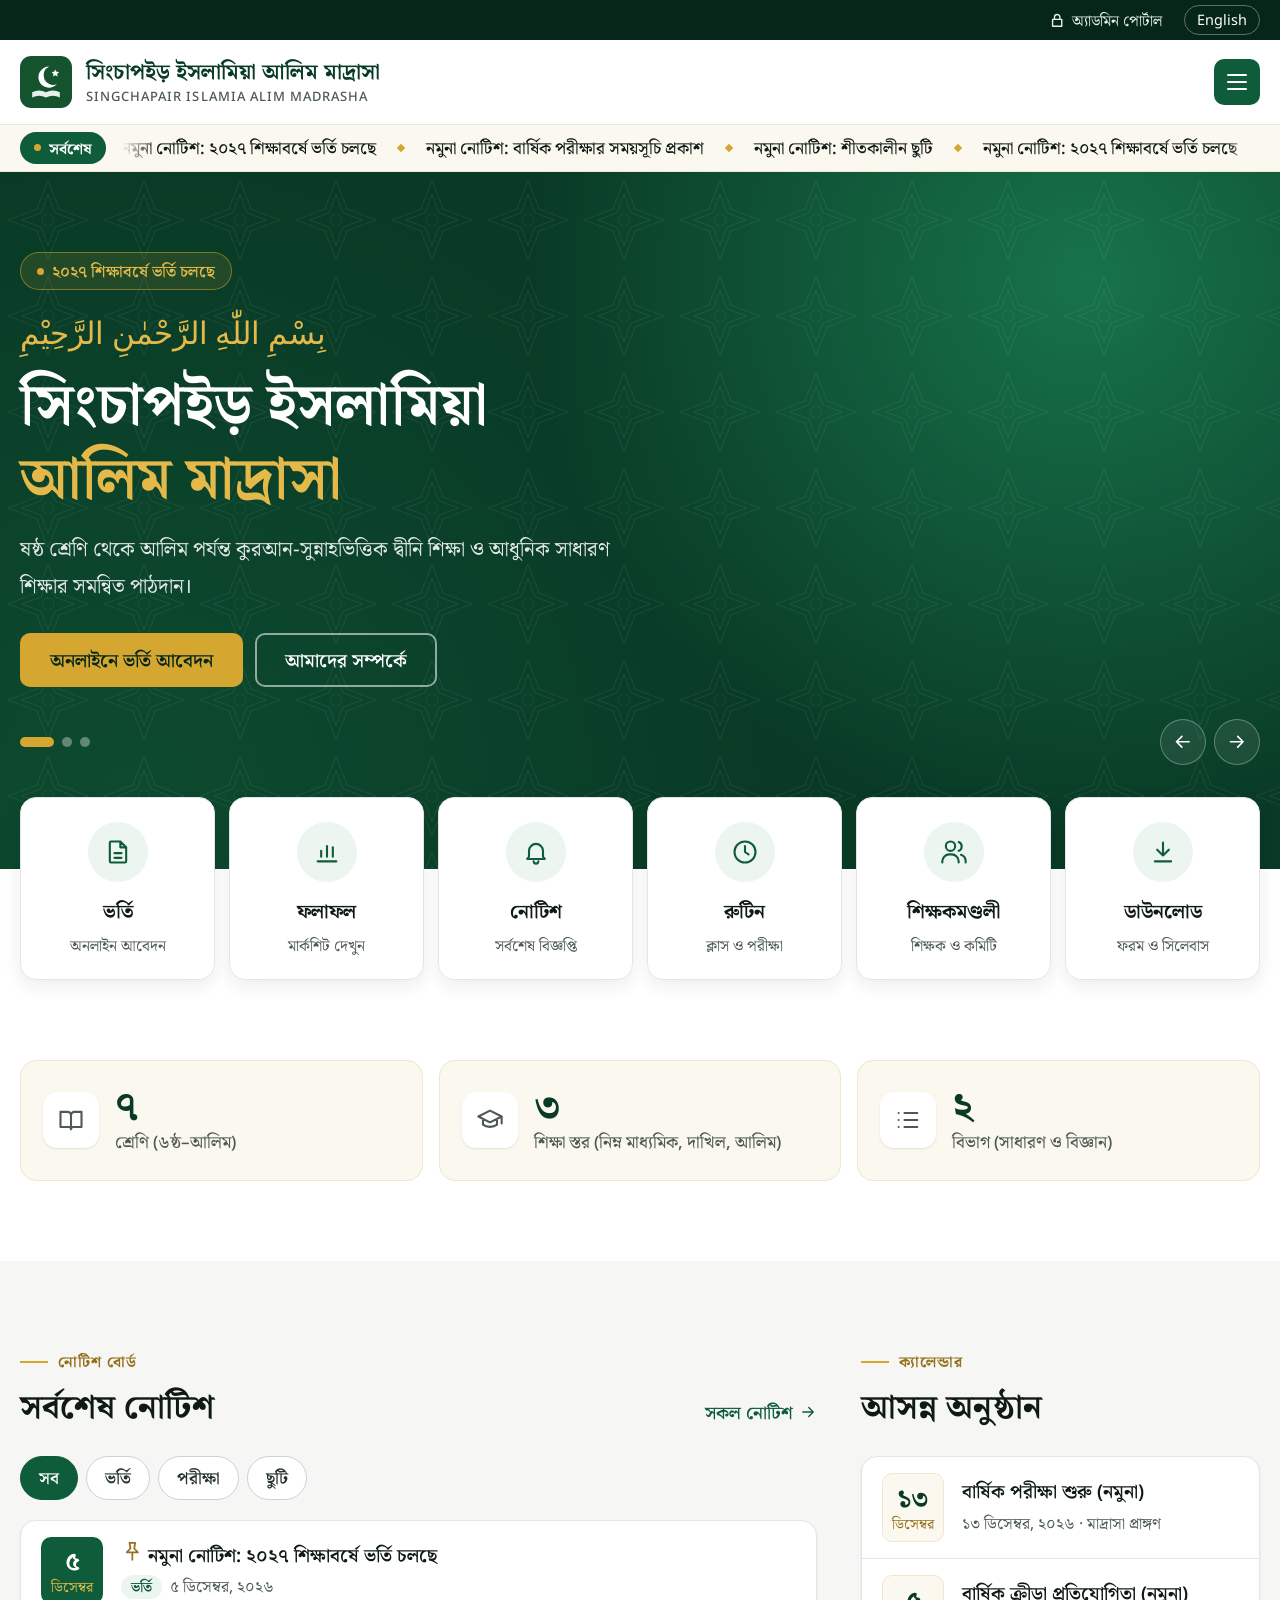
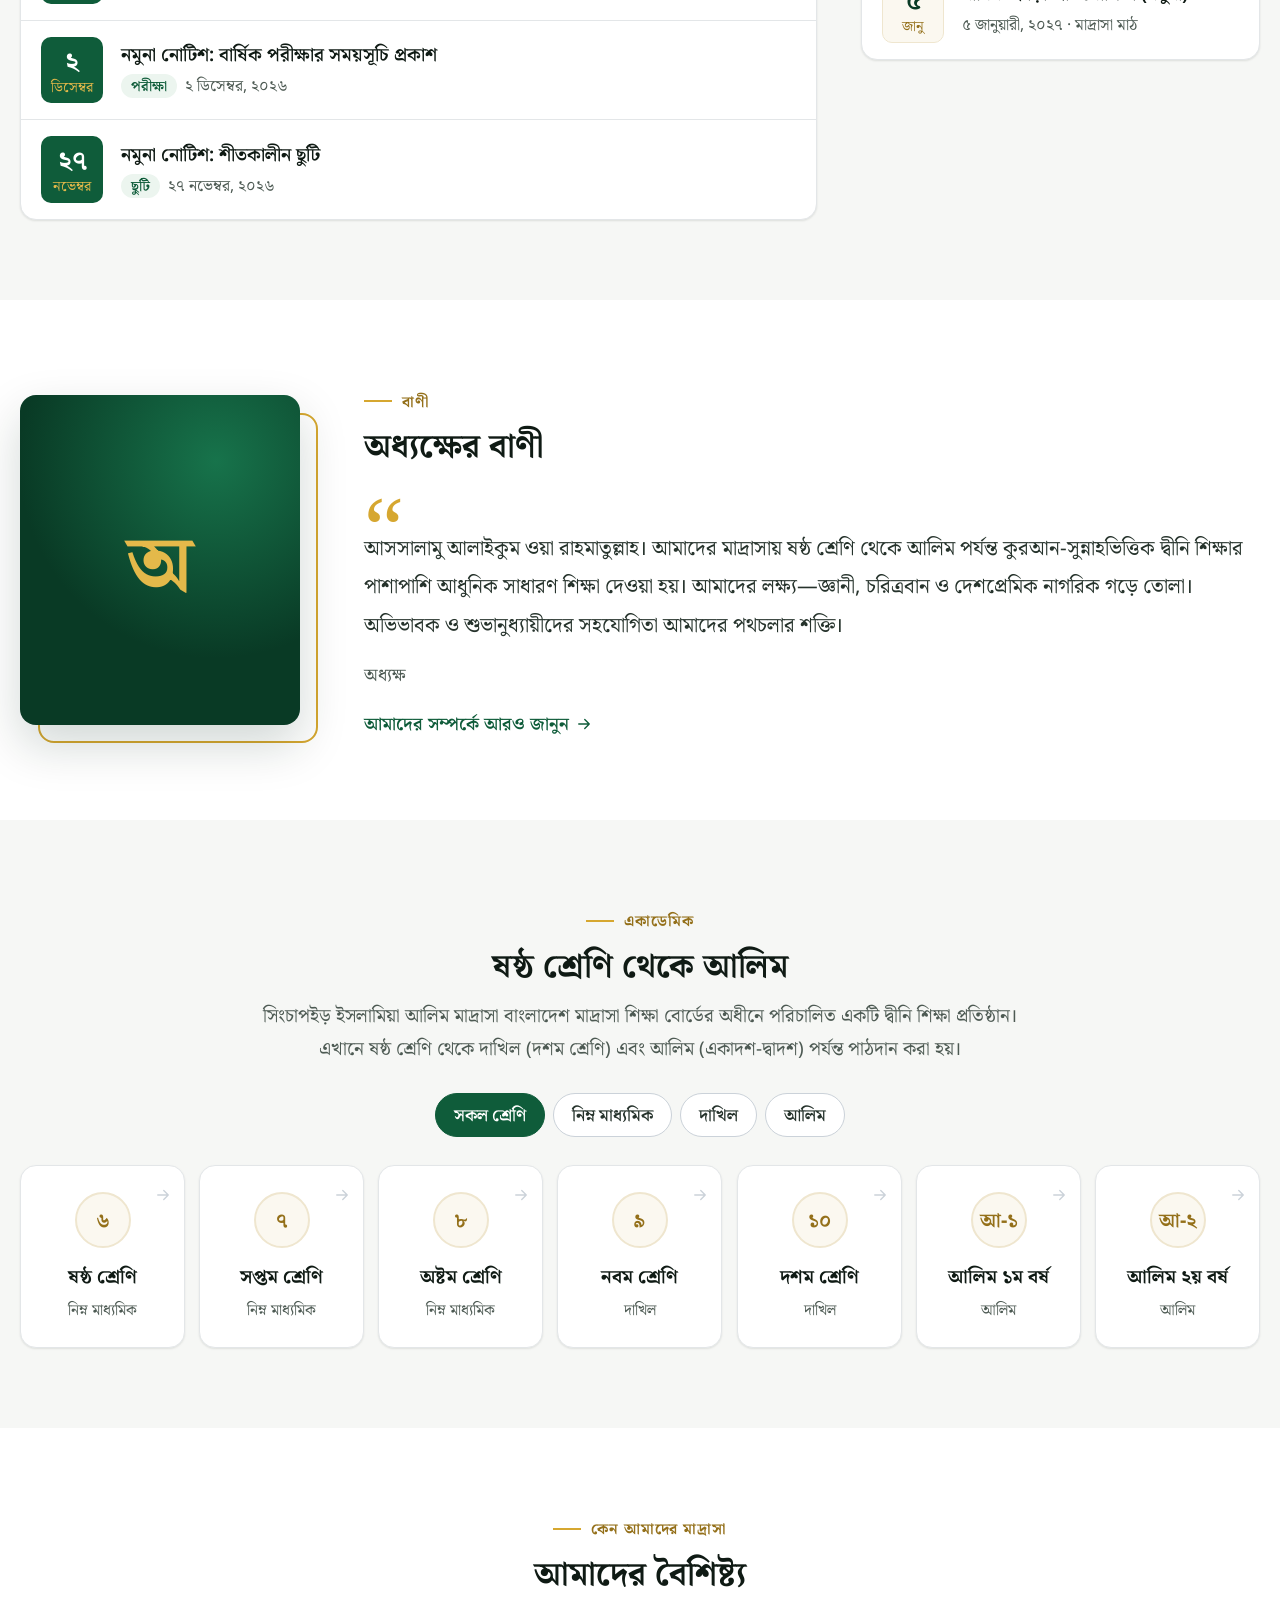
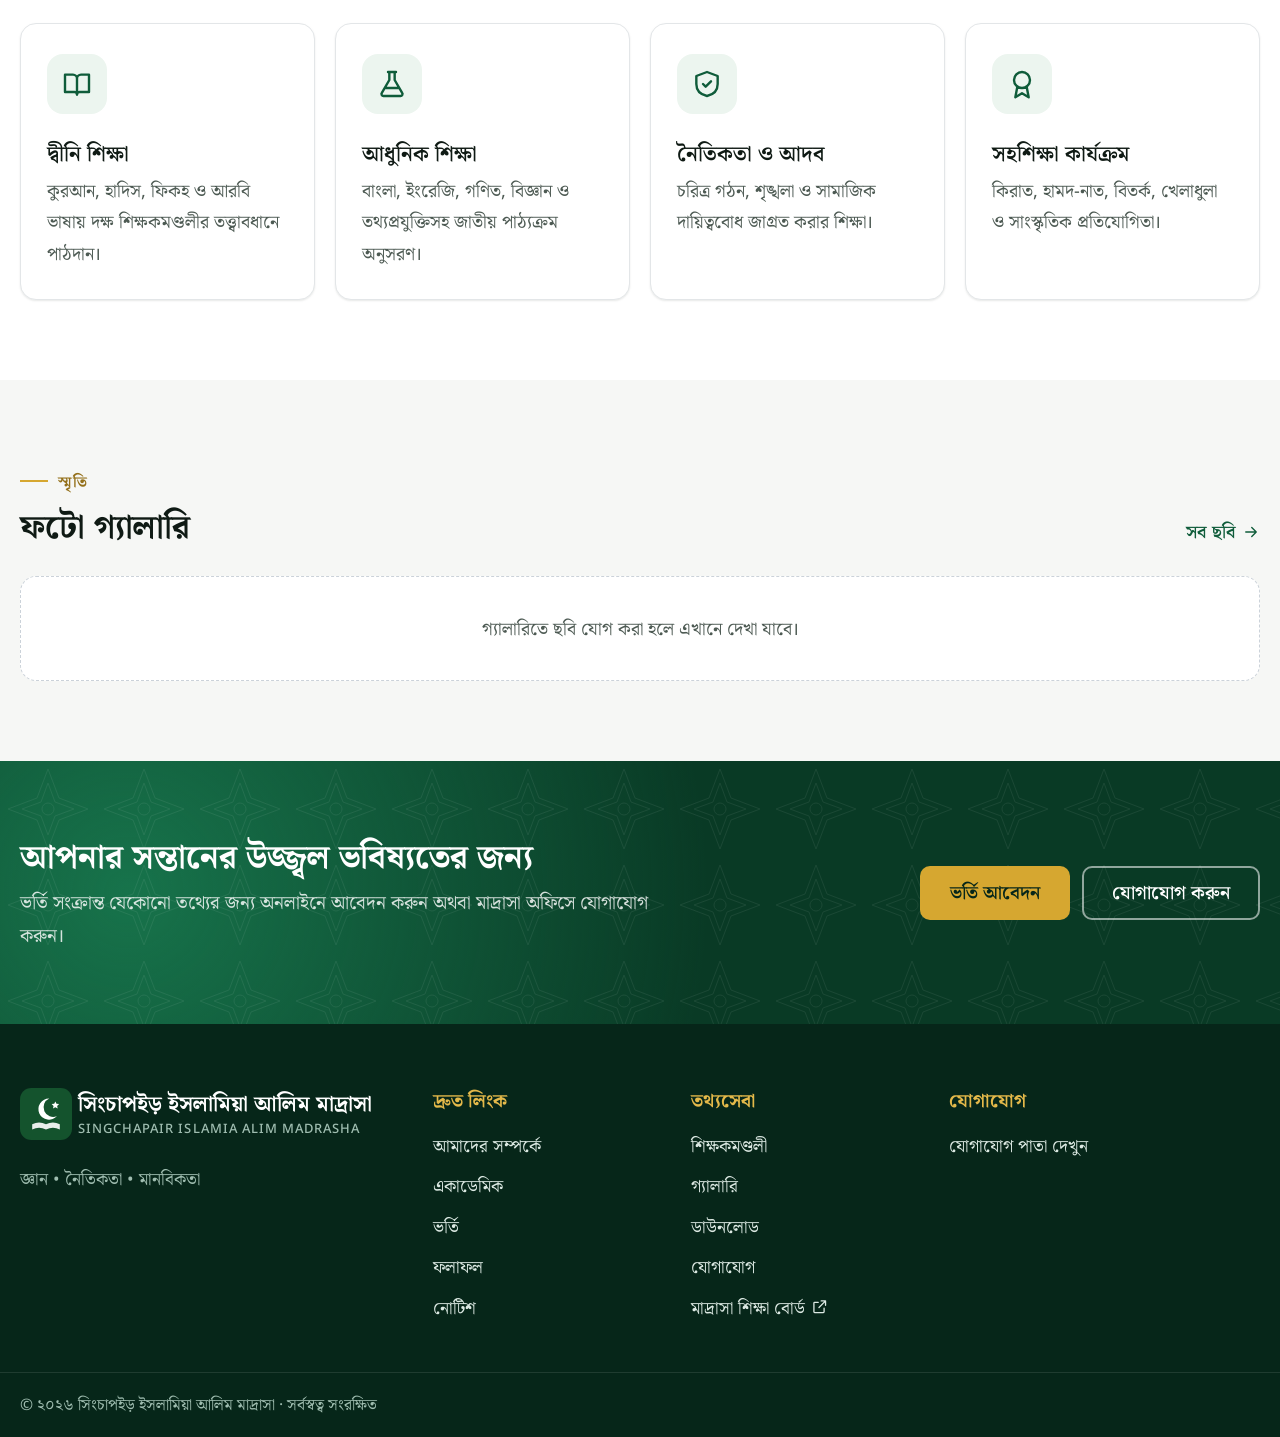
==== commit 54170096: "Remove demo-mode banners and the result form from the home hero - Drop the demo-mode badge on public" ====
--- a/index.html
+++ b/index.html
@@ -47,16 +47,6 @@
       </article>
     </div>
 
-    <form class="result-widget" id="quickResult" aria-labelledby="qrTitle">
-      <div class="rw-head"><span class="rw-ic"><i data-icon="chart"></i></span><div><h2 id="qrTitle">ফলাফল দেখুন</h2><p>রোল নম্বর দিয়ে মার্কশিট</p></div></div>
-      <label>শ্রেণি<select name="className" required></select></label>
-      <div class="rw-row">
-        <label>পরীক্ষা<select name="exam" required></select></label>
-        <label>সাল<select name="year" required></select></label>
-      </div>
-      <label>রোল নম্বর<input name="roll" required inputmode="numeric" maxlength="10" placeholder="যেমন: 12"></label>
-      <button class="btn btn-primary btn-lg btn-block" type="submit"><i data-icon="search"></i>ফলাফল খুঁজুন</button>
-    </form>
   </div>
   <div class="container hero-controls">
     <div class="dots" id="heroDots" role="tablist" aria-label="স্লাইড নির্বাচন"></div>
--- a/assets/css/style.css
+++ b/assets/css/style.css
@@ -170,8 +170,8 @@
 .bg-img { position: absolute; inset: 0; background-size: cover; background-position: center; opacity: 0; transform: scale(1.06); transition: opacity 1.4s ease, transform 8s ease; }
 .bg-img.on { opacity: 1; transform: scale(1); }
 .hero.has-photo .hero-bg::after { content: ""; position: absolute; inset: 0; background: linear-gradient(90deg, rgba(6, 38, 25, .94) 0%, rgba(6, 38, 25, .78) 45%, rgba(6, 38, 25, .45) 100%); }
-.hero-in { position: relative; z-index: 1; display: grid; grid-template-columns: minmax(0, 1fr) 400px; gap: 56px; align-items: center; padding: 72px 0 28px; min-height: 560px; }
-.hero-slides { display: grid; }
+.hero-in { position: relative; z-index: 1; display: grid; grid-template-columns: minmax(0, 1fr); align-items: center; padding: 80px 0 32px; min-height: 520px; }
+.hero-slides { display: grid; max-width: 820px; }
 .hero-slide { grid-area: 1 / 1; opacity: 0; transform: translateY(-10px); transition: opacity .3s ease, transform .3s ease; pointer-events: none; visibility: hidden; }
 .hero-slide.active { opacity: 1; transform: none; pointer-events: auto; visibility: visible; transition: opacity .6s ease .3s, transform .6s ease .3s, visibility 0s .3s; }
 .hero-slide:not(.active) { transition: opacity .3s ease, transform .3s ease, visibility 0s .3s; }
@@ -197,17 +197,8 @@
 .countdown.sm div { min-width: 0; flex: 1; padding: 8px 4px; }
 .countdown.sm b { font-size: 1.35rem; }
 
-.result-widget { position: relative; padding: 28px; color: var(--text); background: var(--bg); border-radius: 20px; box-shadow: var(--shadow-lg); display: grid; gap: 14px; }
-.result-widget::before { content: ""; position: absolute; inset: -8px; z-index: -1; border-radius: 26px; background: rgba(255, 255, 255, .08); }
-.rw-head { display: flex; align-items: center; gap: 14px; margin-bottom: 4px; }
-.rw-ic { display: grid; place-items: center; width: 50px; height: 50px; flex: none; border-radius: 14px; background: var(--cream); color: var(--gold-dark); }
-.rw-ic .ic { width: 26px; height: 26px; }
-.rw-head h2 { margin: 0; font-size: 1.3rem; }
-.rw-head p { margin: 0; font-size: .9rem; color: var(--muted); }
-.rw-row { display: grid; grid-template-columns: 1fr 1fr; gap: 12px; }
 @media (max-width: 980px) {
-  .hero-in { grid-template-columns: 1fr; gap: 36px; padding: 48px 0 20px; min-height: 0; }
-  .result-widget { max-width: 520px; }
+  .hero-in { padding: 48px 0 20px; min-height: 0; }
   .hero-controls { padding-bottom: 96px; }
 }
 @media (max-width: 520px) { .countdown div { min-width: 0; flex: 1; } .countdown b { font-size: 1.4rem; } .arrows button { width: 40px; height: 40px; } }
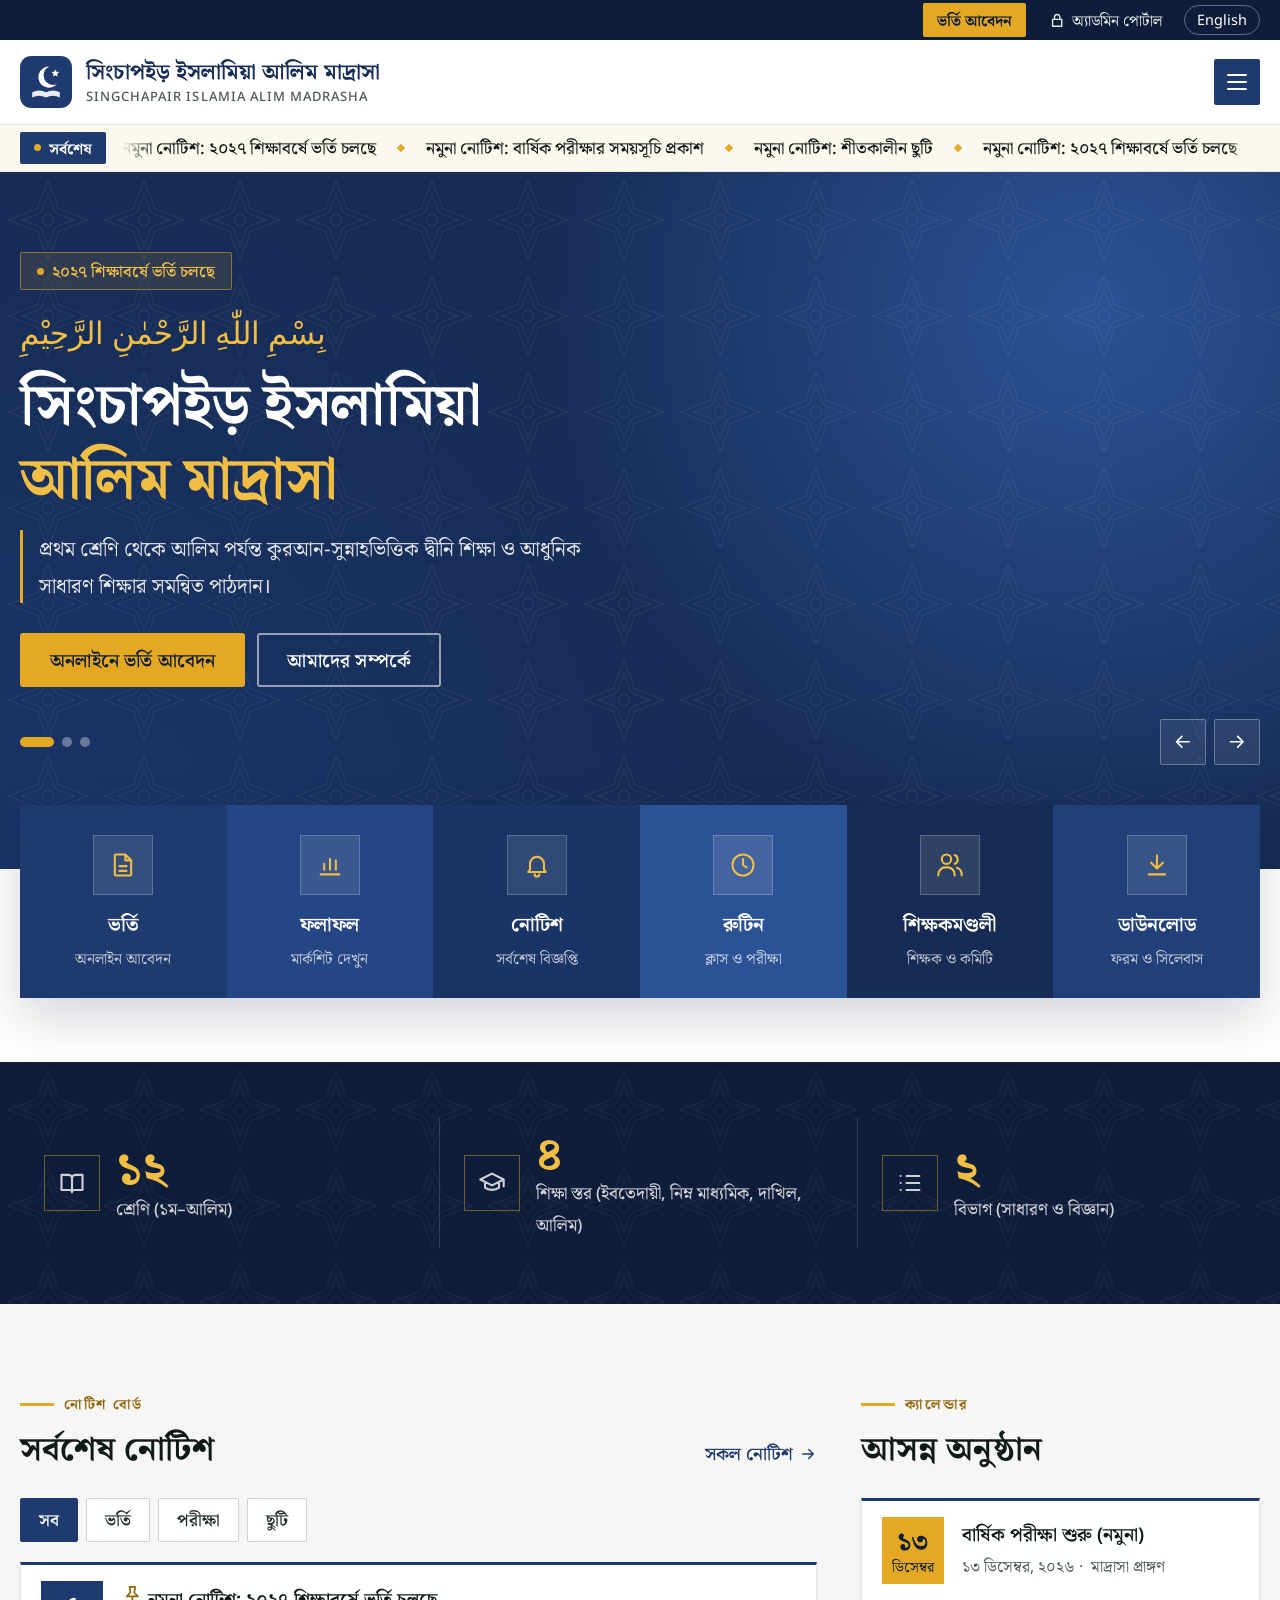
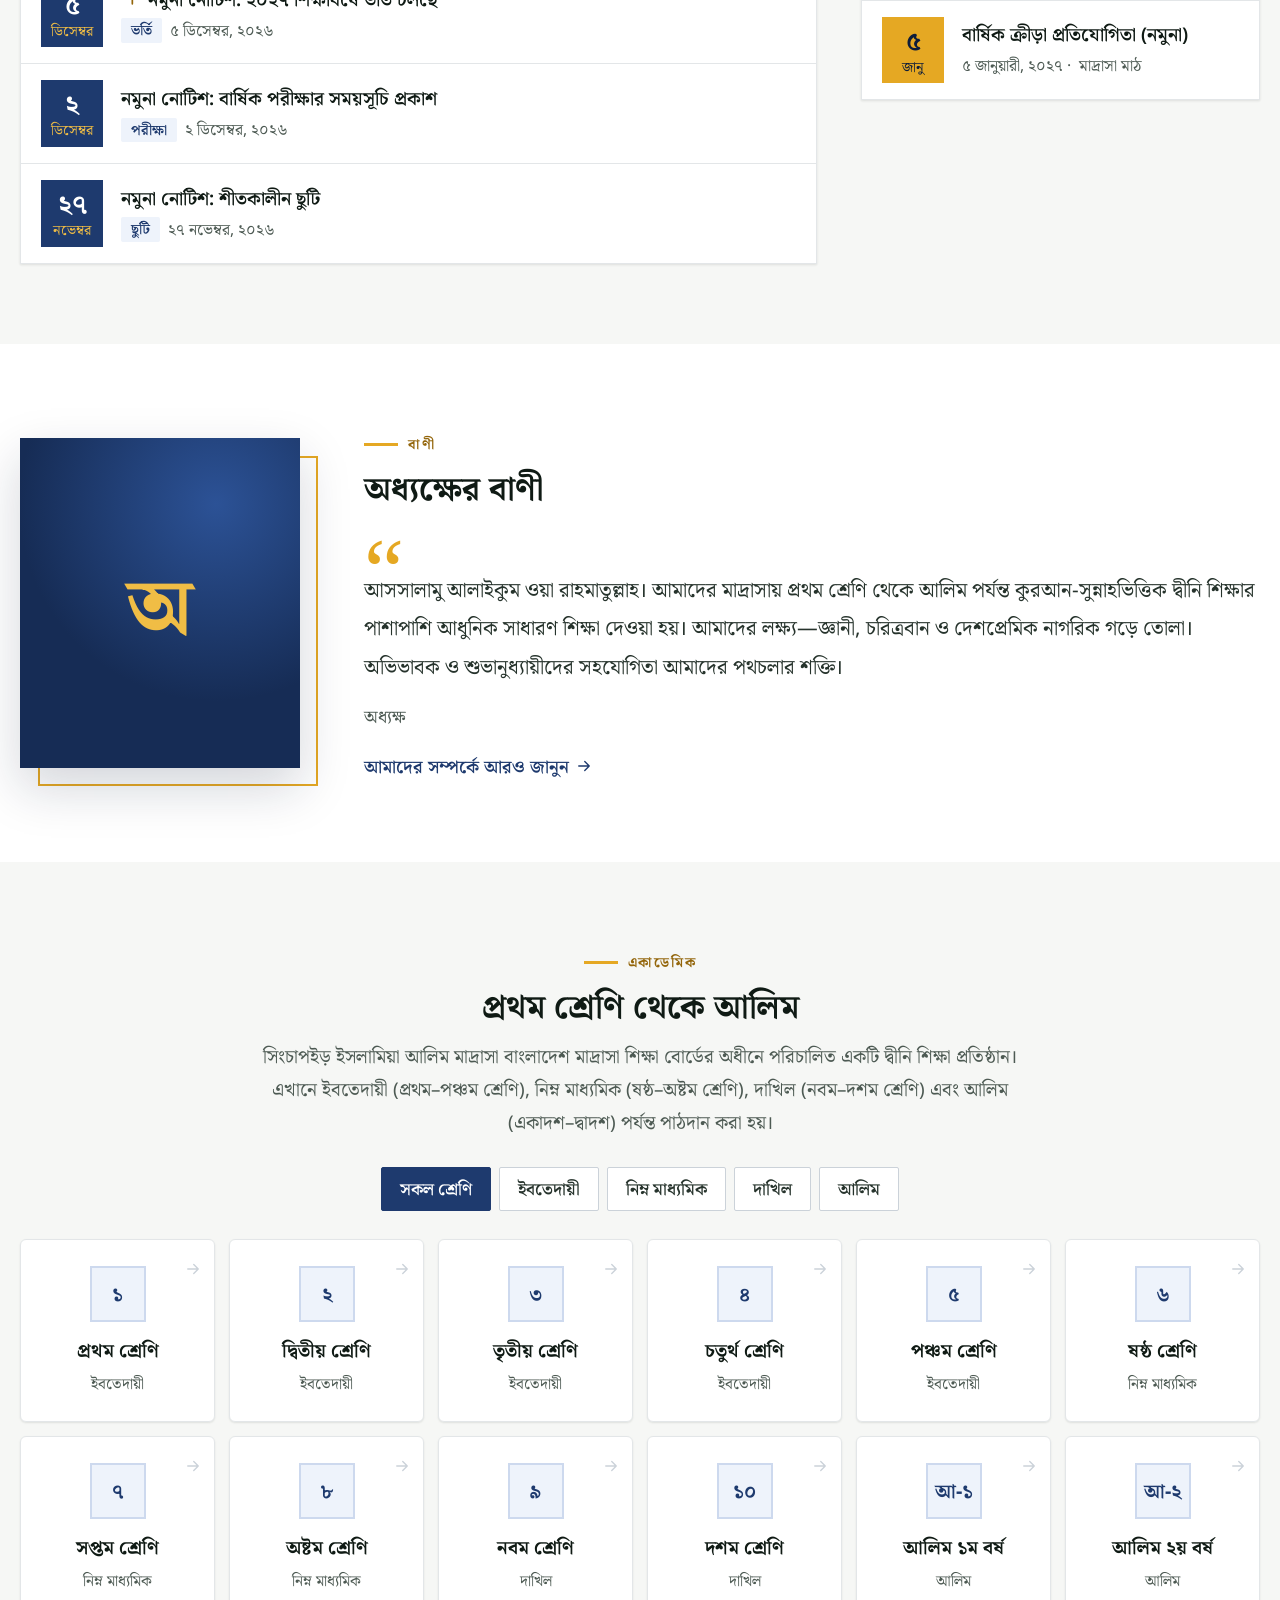
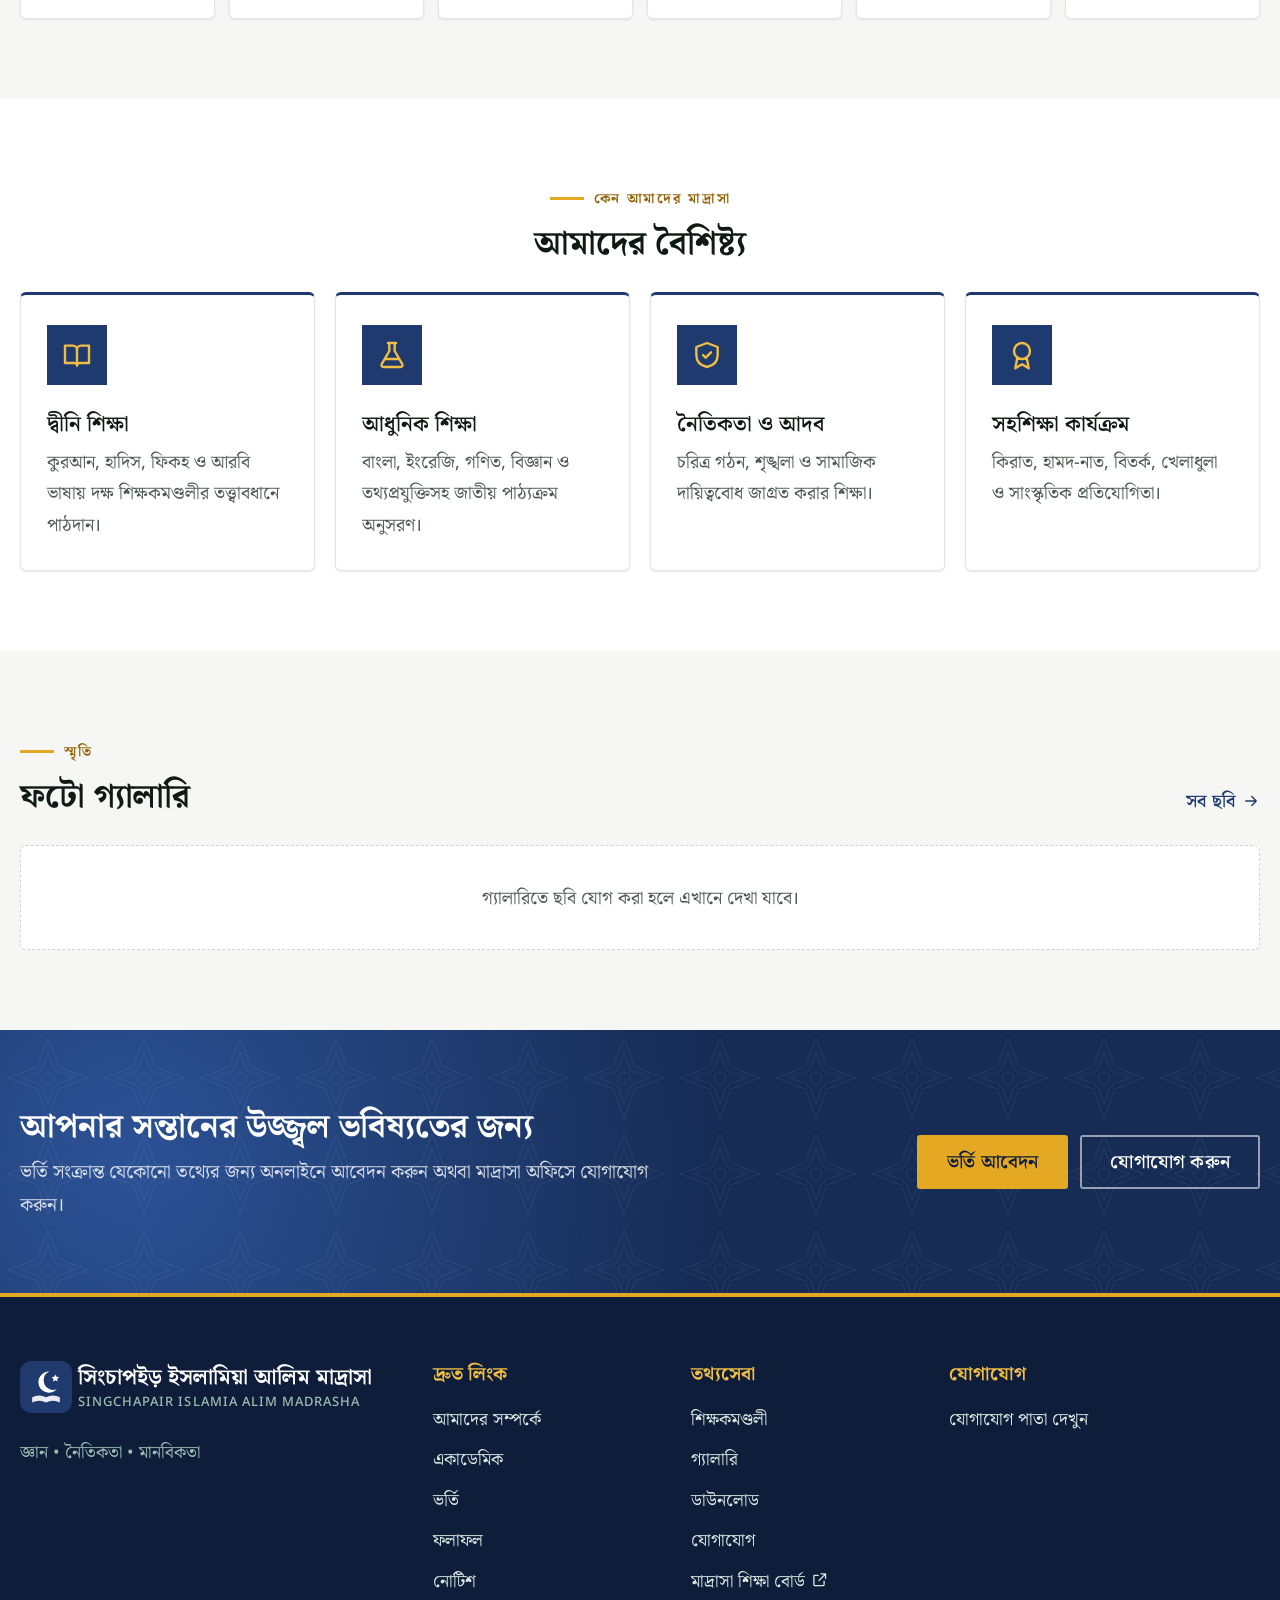
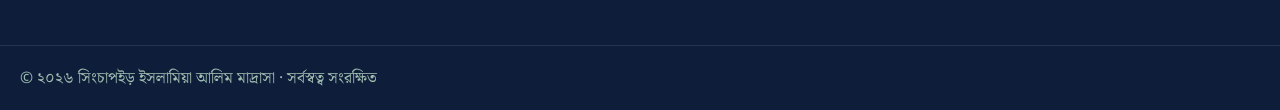
==== commit a063f55d: "Classes from Class One to Alim 2nd Year - Add Classes One–Five (Ebtedayee level) before Class Six; 1" ====
--- a/index.html
+++ b/index.html
@@ -4,10 +4,10 @@
 <meta charset="utf-8">
 <meta name="viewport" content="width=device-width,initial-scale=1">
 <title>সিংচাপইড় ইসলামিয়া আলিম মাদ্রাসা | Singchapair Islamia Alim Madrasha</title>
-<meta name="description" content="সিংচাপইড় ইসলামিয়া আলিম মাদ্রাসা — ষষ্ঠ শ্রেণি থেকে আলিম পর্যন্ত দ্বীনি ও আধুনিক শিক্ষা। ভর্তি, ফলাফল, নোটিশ ও আরও তথ্য।">
+<meta name="description" content="সিংচাপইড় ইসলামিয়া আলিম মাদ্রাসা — প্রথম শ্রেণি থেকে আলিম পর্যন্ত দ্বীনি ও আধুনিক শিক্ষা। ভর্তি, ফলাফল, নোটিশ ও আরও তথ্য।">
 <meta name="theme-color" content="#ffffff">
 <meta property="og:title" content="সিংচাপইড় ইসলামিয়া আলিম মাদ্রাসা | Singchapair Islamia Alim Madrasha">
-<meta property="og:description" content="সিংচাপইড় ইসলামিয়া আলিম মাদ্রাসা — ষষ্ঠ শ্রেণি থেকে আলিম পর্যন্ত দ্বীনি ও আধুনিক শিক্ষা। ভর্তি, ফলাফল, নোটিশ ও আরও তথ্য।">
+<meta property="og:description" content="সিংচাপইড় ইসলামিয়া আলিম মাদ্রাসা — প্রথম শ্রেণি থেকে আলিম পর্যন্ত দ্বীনি ও আধুনিক শিক্ষা। ভর্তি, ফলাফল, নোটিশ ও আরও তথ্য।">
 <link rel="icon" href="assets/img/logo.svg" type="image/svg+xml">
 <link rel="preconnect" href="https://fonts.googleapis.com">
 <link rel="preconnect" href="https://fonts.gstatic.com" crossorigin>
@@ -29,13 +29,13 @@
         <span class="hero-badge" id="admissionBadge">স্বাগতম</span>
         <p class="bismillah" lang="ar">بِسْمِ اللّٰهِ الرَّحْمٰنِ الرَّحِيْمِ</p>
         <h1>সিংচাপইড় ইসলামিয়া <span>আলিম মাদ্রাসা</span></h1>
-        <p class="hero-sub">ষষ্ঠ শ্রেণি থেকে আলিম পর্যন্ত কুরআন-সুন্নাহভিত্তিক দ্বীনি শিক্ষা ও আধুনিক সাধারণ শিক্ষার সমন্বিত পাঠদান।</p>
+        <p class="hero-sub">প্রথম শ্রেণি থেকে আলিম পর্যন্ত কুরআন-সুন্নাহভিত্তিক দ্বীনি শিক্ষা ও আধুনিক সাধারণ শিক্ষার সমন্বিত পাঠদান।</p>
         <div class="btn-row"><a class="btn btn-gold btn-lg" href="admission.html" id="heroAdmission">অনলাইনে ভর্তি আবেদন</a><a class="btn btn-outline btn-lg" href="about.html">আমাদের সম্পর্কে</a></div>
       </article>
       <article class="hero-slide" data-slide="1">
         <span class="hero-badge">ভর্তি</span>
         <h2 class="hero-title"><span id="admSlideTitle">ভর্তি চলছে</span></h2>
-        <p class="hero-sub">ষষ্ঠ শ্রেণি থেকে আলিম পর্যন্ত সকল শ্রেণিতে ঘরে বসেই অনলাইনে আবেদন করুন। আবেদনের পর ট্র্যাকিং আইডি দিয়ে অবস্থা জানুন।</p>
+        <p class="hero-sub">প্রথম শ্রেণি থেকে আলিম পর্যন্ত সকল শ্রেণিতে ঘরে বসেই অনলাইনে আবেদন করুন। আবেদনের পর ট্র্যাকিং আইডি দিয়ে অবস্থা জানুন।</p>
         <div class="countdown" id="countdown" hidden aria-live="off"></div>
         <div class="btn-row"><a class="btn btn-gold btn-lg" href="admission.html">আবেদন করুন</a><a class="btn btn-outline btn-lg" href="admission.html#trackForm">আবেদনের অবস্থা</a></div>
       </article>
@@ -103,7 +103,7 @@
 
 <section class="section alt">
   <div class="container">
-    <div class="sec-head center reveal"><div><p class="eyebrow">একাডেমিক</p><h2 data-en="Classes We Offer">ষষ্ঠ শ্রেণি থেকে আলিম</h2><p class="muted lead-sm" id="aboutShort"></p></div></div>
+    <div class="sec-head center reveal"><div><p class="eyebrow">একাডেমিক</p><h2 data-en="Classes We Offer">প্রথম শ্রেণি থেকে আলিম</h2><p class="muted lead-sm" id="aboutShort"></p></div></div>
     <div class="level-tabs reveal" id="levelTabs" role="tablist"></div>
     <div class="class-strip reveal" id="classStrip"></div>
   </div>
--- a/assets/css/style.css
+++ b/assets/css/style.css
@@ -36,15 +36,15 @@
   --text-2: #26332c;
   --muted: #4d5a53;
 
-  --brand: #0f5c3a;
-  --brand-hover: #0c4d30;
-  --brand-dark: #093a25;
-  --brand-deep: #062619;
-  --brand-tint: #ecf5ef;
-  --brand-line: #c8e0d1;
-  --gold: #d6a730;
-  --gold-hover: #e4b94a;
-  --gold-dark: #94701a;
+  --brand: #1e3a6e;
+  --brand-hover: #244684;
+  --brand-dark: #162c55;
+  --brand-deep: #0e1d3a;
+  --brand-tint: #eef3fb;
+  --brand-line: #cdd9ee;
+  --gold: #e5a823;
+  --gold-hover: #f0bd45;
+  --gold-dark: #93650a;
 
   --ok: #067647;  --ok-bg: #ecfdf3;
   --warn: #a14b06; --warn-bg: #fff8e6;
@@ -53,8 +53,8 @@
   --r: 10px; --r-lg: 16px;
   --shadow: 0 1px 2px rgba(15, 26, 20, .06), 0 1px 3px rgba(15, 26, 20, .05);
   --shadow-md: 0 6px 18px rgba(15, 26, 20, .08);
-  --shadow-lg: 0 20px 48px rgba(6, 38, 25, .18);
-  --ring: 0 0 0 4px rgba(15, 92, 58, .18);
+  --shadow-lg: 0 20px 48px rgba(14, 29, 58, .18);
+  --ring: 0 0 0 4px rgba(30, 58, 110, .18);
   --pattern: url("data:image/svg+xml,%3Csvg xmlns='http://www.w3.org/2000/svg' width='96' height='96' viewBox='0 0 96 96'%3E%3Cg fill='none' stroke='%23ffffff' stroke-width='1'%3E%3Cpath d='M48 8l11 29 29 11-29 11-11 29-11-29L8 48l29-11z'/%3E%3Cpath d='M48 22l7 19 19 7-19 7-7 19-7-19-19-7 19-7z'/%3E%3Ccircle cx='48' cy='48' r='6'/%3E%3C/g%3E%3C/svg%3E");
 }
 
@@ -146,9 +146,9 @@
 .btn:active { transform: translateY(1px); }
 .btn:disabled { opacity: .5; cursor: not-allowed; }
 .btn-primary { background: var(--brand); color: #fff; }
-.btn-primary:hover { background: var(--brand-hover); color: #fff; box-shadow: 0 6px 16px rgba(15, 92, 58, .25); }
+.btn-primary:hover { background: var(--brand-hover); color: #fff; box-shadow: 0 6px 16px rgba(30, 58, 110, .25); }
 .btn-gold { background: var(--gold); color: var(--brand-deep); }
-.btn-gold:hover { background: var(--gold-hover); color: var(--brand-deep); box-shadow: 0 8px 20px rgba(214, 167, 48, .35); }
+.btn-gold:hover { background: var(--gold-hover); color: var(--brand-deep); box-shadow: 0 8px 20px rgba(229, 168, 35, .35); }
 .btn-outline { background: transparent; color: #fff; border-color: rgba(255, 255, 255, .55); }
 .btn-outline:hover { background: rgba(255, 255, 255, .12); border-color: #fff; color: #fff; }
 .btn-ghost { background: var(--bg); color: var(--text); border: 1px solid var(--line-2); box-shadow: var(--shadow); }
@@ -164,18 +164,18 @@
 .link:hover .ic { transform: translateX(3px); }
 
 /* ---------------------------------------------------------------- Hero (home) */
-.hero { position: relative; overflow: hidden; color: #fff; background: radial-gradient(circle at 85% 15%, #17734b 0, transparent 45%), radial-gradient(circle at 10% 90%, #0d4a30 0, transparent 50%), var(--brand-dark); }
+.hero { position: relative; overflow: hidden; color: #fff; background: radial-gradient(circle at 85% 15%, #2c5296 0, transparent 45%), radial-gradient(circle at 10% 90%, #1a3466 0, transparent 50%), var(--brand-dark); }
 .hero-pattern { position: absolute; inset: 0; background-image: var(--pattern); opacity: .07; pointer-events: none; }
 .hero-bg { position: absolute; inset: 0; }
 .bg-img { position: absolute; inset: 0; background-size: cover; background-position: center; opacity: 0; transform: scale(1.06); transition: opacity 1.4s ease, transform 8s ease; }
 .bg-img.on { opacity: 1; transform: scale(1); }
-.hero.has-photo .hero-bg::after { content: ""; position: absolute; inset: 0; background: linear-gradient(90deg, rgba(6, 38, 25, .94) 0%, rgba(6, 38, 25, .78) 45%, rgba(6, 38, 25, .45) 100%); }
+.hero.has-photo .hero-bg::after { content: ""; position: absolute; inset: 0; background: linear-gradient(90deg, rgba(14, 29, 58, .94) 0%, rgba(14, 29, 58, .78) 45%, rgba(14, 29, 58, .45) 100%); }
 .hero-in { position: relative; z-index: 1; display: grid; grid-template-columns: minmax(0, 1fr); align-items: center; padding: 80px 0 32px; min-height: 520px; }
 .hero-slides { display: grid; max-width: 820px; }
 .hero-slide { grid-area: 1 / 1; opacity: 0; transform: translateY(-10px); transition: opacity .3s ease, transform .3s ease; pointer-events: none; visibility: hidden; }
 .hero-slide.active { opacity: 1; transform: none; pointer-events: auto; visibility: visible; transition: opacity .6s ease .3s, transform .6s ease .3s, visibility 0s .3s; }
 .hero-slide:not(.active) { transition: opacity .3s ease, transform .3s ease, visibility 0s .3s; }
-.hero-badge { display: inline-flex; align-items: center; gap: 8px; font-size: .9rem; font-weight: 600; color: var(--gold-hover); background: rgba(214, 167, 48, .12); border: 1px solid rgba(214, 167, 48, .5); border-radius: 999px; padding: 4px 16px; }
+.hero-badge { display: inline-flex; align-items: center; gap: 8px; font-size: .9rem; font-weight: 600; color: var(--gold-hover); background: rgba(229, 168, 35, .12); border: 1px solid rgba(229, 168, 35, .5); border-radius: 999px; padding: 4px 16px; }
 .hero-badge::before { content: ""; width: 7px; height: 7px; border-radius: 50%; background: var(--gold); }
 .bismillah { font-family: "Amiri", "Traditional Arabic", "Noto Naskh Arabic", serif; font-size: 1.7rem; color: var(--gold-hover); margin: 20px 0 6px; line-height: 1.6; }
 .hero h1, .hero-title { color: #fff; font-size: clamp(2.1rem, 4.6vw, 3.5rem); line-height: 1.25; margin: 14px 0 18px; }
@@ -227,7 +227,7 @@
 .stat span { font-size: .95rem; color: var(--muted); font-weight: 500; }
 
 /* ---------------------------------------------------------------- Page header (inner pages) */
-.page-hero { position: relative; overflow: hidden; padding: 56px 0 52px; color: #fff; background: radial-gradient(circle at 90% 0, #17734b 0, transparent 50%), var(--brand-dark); }
+.page-hero { position: relative; overflow: hidden; padding: 56px 0 52px; color: #fff; background: radial-gradient(circle at 90% 0, #2c5296 0, transparent 50%), var(--brand-dark); }
 .page-hero::before { content: ""; position: absolute; inset: 0; background-image: var(--pattern); opacity: .07; }
 .page-hero .container { position: relative; }
 .page-hero h1 { margin: 10px 0 6px; color: #fff; }
@@ -292,7 +292,7 @@
 .n-body p, .event-item p { margin: 0; font-size: .875rem; color: var(--muted); display: flex; flex-wrap: wrap; align-items: center; gap: 8px; }
 .pin { color: var(--gold-dark); display: inline-flex; vertical-align: -1px; margin-right: 4px; }
 .att { display: inline-flex; align-items: center; gap: 4px; color: var(--brand); }
-.adm-card { margin-top: 22px; padding: 24px; color: #fff; border-radius: var(--r-lg); background: radial-gradient(circle at 100% 0, #17734b, transparent 60%), var(--brand-dark); }
+.adm-card { margin-top: 22px; padding: 24px; color: #fff; border-radius: var(--r-lg); background: radial-gradient(circle at 100% 0, #2c5296, transparent 60%), var(--brand-dark); }
 .adm-card .eyebrow { color: var(--gold-hover); }
 .adm-card h3 { color: #fff; margin: 0; }
 .filters { display: flex; gap: 12px; margin-bottom: 20px; flex-wrap: wrap; }
@@ -309,7 +309,7 @@
 .principal-photo { position: relative; }
 .principal-photo::before { content: ""; position: absolute; inset: 18px -18px -18px 18px; border: 2px solid var(--gold); border-radius: var(--r-lg); }
 .principal-img { position: relative; width: 280px; height: 330px; object-fit: cover; border-radius: var(--r-lg); box-shadow: var(--shadow-lg); }
-.avatar-ph.principal-img { display: grid; place-items: center; font-size: 4.5rem; font-weight: 700; color: var(--gold-hover); background: radial-gradient(circle at 70% 20%, #17734b, transparent 60%), var(--brand-dark); }
+.avatar-ph.principal-img { display: grid; place-items: center; font-size: 4.5rem; font-weight: 700; color: var(--gold-hover); background: radial-gradient(circle at 70% 20%, #2c5296, transparent 60%), var(--brand-dark); }
 blockquote { position: relative; margin: 0 0 16px; font-size: 1.15rem; line-height: 1.85; color: var(--text-2); }
 .quote-mark { display: block; height: 44px; font-family: Georgia, serif; font-size: 5rem; line-height: 1; color: var(--gold); }
 .sig b { font-weight: 700; color: var(--brand-dark); }
@@ -357,7 +357,7 @@
 .facts dd { margin: 0; font-weight: 600; text-align: right; }
 
 /* ---------------------------------------------------------------- CTA band */
-.cta-band { position: relative; overflow: hidden; padding: 72px 0; color: #fff; background: radial-gradient(circle at 10% 50%, #17734b, transparent 50%), var(--brand-dark); }
+.cta-band { position: relative; overflow: hidden; padding: 72px 0; color: #fff; background: radial-gradient(circle at 10% 50%, #2c5296, transparent 50%), var(--brand-dark); }
 .cta-in { position: relative; display: flex; justify-content: space-between; align-items: center; gap: 28px; flex-wrap: wrap; }
 .cta-band h2 { color: #fff; margin: 0 0 8px; }
 .cta-band p { margin: 0; color: rgba(255, 255, 255, .82); max-width: 640px; font-size: 1.05rem; }
@@ -383,7 +383,7 @@
 .g-item { position: relative; padding: 0; border: 0; border-radius: var(--r-lg); overflow: hidden; aspect-ratio: 4 / 3; background: var(--line); cursor: zoom-in; box-shadow: var(--shadow); }
 .g-item img { width: 100%; height: 100%; object-fit: cover; transition: transform .5s; }
 .g-item:hover img { transform: scale(1.07); }
-.g-item span { position: absolute; inset: auto 0 0; padding: 32px 14px 12px; font-size: .9rem; font-weight: 500; text-align: left; color: #fff; background: linear-gradient(transparent, rgba(6, 38, 25, .85)); }
+.g-item span { position: absolute; inset: auto 0 0; padding: 32px 14px 12px; font-size: .9rem; font-weight: 500; text-align: left; color: #fff; background: linear-gradient(transparent, rgba(14, 29, 58, .85)); }
 .lightbox-img { max-height: 74vh; margin: 0 auto 12px; border-radius: var(--r); }
 
 /* ---------------------------------------------------------------- Downloads */
@@ -412,6 +412,7 @@
 .form-grid .full { grid-column: 1 / -1; }
 .form-grid.four { grid-template-columns: repeat(4, minmax(0, 1fr)) auto; align-items: end; }
 @media (max-width: 900px) { .form-grid.four { grid-template-columns: 1fr 1fr; } .form-grid.four .btn { grid-column: 1 / -1; } }
+@media (max-width: 560px) { .form-grid.four { grid-template-columns: 1fr; } }
 @media (max-width: 600px) { .form-grid { grid-template-columns: 1fr; } }
 fieldset { margin: 0 0 28px; padding: 0; border: 0; }
 legend { display: flex; align-items: center; gap: 10px; width: 100%; padding: 0 0 12px; margin-bottom: 18px; border-bottom: 2px solid var(--brand-tint); font-size: 1.1rem; font-weight: 700; color: var(--brand-dark); }
@@ -441,33 +442,17 @@
 .table tbody tr:nth-child(even) { background: #fafbf9; }
 .table tbody tr:hover { background: var(--brand-tint); }
 
-/* ---------------------------------------------------------------- Marksheet */
+/* ---------------------------------------------------------------- Result search & sheet */
 .result-search { padding: 30px; border-top: 4px solid var(--gold); }
 .result-search h2 { font-size: 1.4rem; }
 .result-search > .muted { margin: 16px 0 0; }
 .result-search > .muted a { display: inline-flex; align-items: center; gap: 4px; }
-.marksheet { margin-top: 28px; padding: 36px; border: 1px solid var(--line-2); border-top: 6px solid var(--brand); border-radius: var(--r-lg); background: var(--bg); box-shadow: var(--shadow-md); }
-.ms-head { display: flex; align-items: center; gap: 20px; padding-bottom: 20px; margin-bottom: 20px; border-bottom: 2px solid var(--line); }
-.ms-head svg { width: 76px; height: 76px; flex: none; }
-.ms-head h2 { margin: 0; font-size: 1.5rem; color: var(--brand-dark); }
-.ms-head p { margin: 0; color: var(--muted); font-size: .92rem; }
-.ms-head h3 { margin: 6px 0 6px; font-size: 1.1rem; color: var(--gold-dark); }
-.ms-tag { display: inline-block; padding: 1px 10px; font-size: .8rem; font-weight: 600; color: #fff; background: var(--brand); border-radius: 6px; }
-.ms-info { width: 100%; margin-bottom: 20px; border-collapse: collapse; }
-.ms-info th, .ms-info td { padding: 10px 14px; text-align: left; border: 1px solid var(--line); }
-.ms-info th { width: 18%; background: var(--subtle); font-weight: 600; color: var(--muted); }
-.ms-table tfoot th { background: var(--cream); font-weight: 700; }
-.ms-table tr.fail td { color: var(--err); }
-.ms-summary { display: grid; grid-template-columns: repeat(auto-fit, minmax(130px, 1fr)); gap: 14px; margin: 20px 0; }
-.ms-summary > div { padding: 16px; text-align: center; background: var(--cream); border: 1px solid #efe6cf; border-radius: var(--r); }
-.ms-summary span { display: block; font-size: .875rem; color: var(--muted); }
-.ms-summary b { font-size: 1.6rem; font-weight: 700; color: var(--brand-dark); }
-.ms-summary .pass { color: var(--ok); }
-.ms-summary .failc { color: var(--err); }
-.ms-sign { display: flex; justify-content: space-between; gap: 12px; margin-top: 60px; }
-.ms-sign span { min-width: 140px; padding-top: 6px; text-align: center; font-size: .9rem; color: var(--text-2); border-top: 1px solid var(--text-2); }
-.ms-note { margin-top: 18px; text-align: center; font-size: .85rem; color: var(--muted); }
-@media (max-width: 600px) { .marksheet { padding: 20px; } .ms-head { flex-direction: column; text-align: center; } .ms-info th { width: auto; } .ms-sign span { min-width: 0; flex: 1; } }
+/* the sheet's own design lives in assets/js/marksheet.js (SHEET_CSS) */
+.ms-wrap { margin-top: 28px; }
+.ms-wrap .rs { box-shadow: var(--shadow-lg); border-radius: 6px; }
+.ms-actions { justify-content: center; margin-top: 20px; }
+.modal .rs { margin-bottom: 16px; }
+@media (max-width: 600px) { .ms-wrap { margin-inline: -8px; } }
 
 /* ---------------------------------------------------------------- Contact */
 .contact-list-lg { display: grid; grid-template-columns: 1fr 1fr; gap: 14px; margin: 0; }
@@ -508,7 +493,7 @@
 .big404 { margin: 0; font-family: var(--mono); font-size: 5rem; font-weight: 700; color: var(--gold); line-height: 1; }
 
 /* ---------------------------------------------------------------- Modal & toast */
-.modal-bg { position: fixed; inset: 0; z-index: 200; display: flex; align-items: flex-start; justify-content: center; padding: 6vh 16px; overflow-y: auto; background: rgba(6, 38, 25, .55); backdrop-filter: blur(3px); animation: fade .15s ease-out; }
+.modal-bg { position: fixed; inset: 0; z-index: 200; display: flex; align-items: flex-start; justify-content: center; padding: 6vh 16px; overflow-y: auto; background: rgba(14, 29, 58, .55); backdrop-filter: blur(3px); animation: fade .15s ease-out; }
 .modal { position: relative; width: min(560px, 100%); padding: 32px; background: var(--bg); border-radius: var(--r-lg); box-shadow: var(--shadow-lg); animation: rise .2s ease-out; }
 .modal.wide { width: min(900px, 100%); }
 .modal-x { position: absolute; right: 14px; top: 14px; display: grid; place-items: center; width: 38px; height: 38px; border: 0; border-radius: 50%; background: var(--subtle); color: var(--text-2); cursor: pointer; }
@@ -529,13 +514,124 @@
 
 /* ---------------------------------------------------------------- Print */
 @media print {
+  @page { size: A4 portrait; margin: 9mm; }
+  .result-search, .ms-actions { display: none !important; }
+  .ms-wrap { margin: 0; }
+  .ms-wrap .rs { box-shadow: none; font-size: 9.5pt; }
+  .container.narrow { width: 100%; }
   .topbar, .site-header, .ticker, .site-footer, .page-hero, .no-print, .demo-flag, .to-top, #toasts, .modal-x { display: none !important; }
   html { font-size: 100%; }
   body { font-size: 12pt; }
   .section { padding: 0; }
-  .marksheet { margin: 0; box-shadow: none; border-color: #999; }
   .table thead th { background: #eee !important; color: #000 !important; }
   .modal-bg { position: static; padding: 0; background: none; backdrop-filter: none; }
   .modal { width: 100%; box-shadow: none; }
   body:has(.modal-bg) main { display: none; }
 }
+
+/* English mode: the English name is the title, so the small English subtitle is redundant;
+   English menu words are wider, so tighten the header a little. */
+html[lang="en"] .site-header .brand small { display: none; }
+html[lang="en"] .site-header .brand strong { font-size: 1.1rem; }
+html[lang="en"] .main-nav a { padding: 8px 10px; font-size: .92rem; }
+
+/* =====================================================================
+   University theme (Kingster-style look, original implementation)
+   Navy + gold, squarer corners, solid colour blocks, dark counter band.
+   ===================================================================== */
+:root { --r: 4px; --r-lg: 6px; }
+.topbar { background: var(--brand-deep); }
+.tb-cta { display: inline-flex; align-items: center; gap: 6px; padding: 4px 14px; margin-left: 4px; font-weight: 700; color: var(--brand-deep) !important; background: var(--gold); border-radius: 2px; }
+.tb-cta:hover { background: var(--gold-hover); }
+@media (max-width: 640px) { .tb-cta { display: none; } }
+
+/* header: bold menu, gold underline on the active item */
+.site-header { border-bottom: 1px solid var(--line); }
+.main-nav a { border-radius: 0; font-weight: 600; color: var(--brand-dark); padding: 30px 12px 28px; }
+.main-nav a:hover { background: transparent; color: var(--gold-dark); }
+.main-nav a.active { background: transparent; color: var(--brand); box-shadow: inset 0 -3px 0 var(--gold); }
+@media (max-width: 1340px) {
+  .main-nav a { padding: 13px 16px; box-shadow: none; }
+  .main-nav a.active { background: var(--brand-tint); box-shadow: inset 3px 0 0 var(--gold); }
+}
+html[lang="en"] .main-nav a { padding-inline: 10px; }
+.menu-btn { border-radius: 2px; }
+
+/* hero */
+.hero { background: radial-gradient(circle at 85% 20%, #2c5296 0, transparent 45%), radial-gradient(circle at 5% 95%, #1a3466 0, transparent 50%), var(--brand-dark); }
+.hero-badge { border-radius: 2px; }
+.hero h1, .hero-title { letter-spacing: -.01em; }
+.hero-sub { border-left: 3px solid var(--gold); padding-left: 16px; }
+.btn { border-radius: 3px; }
+.btn-lg { letter-spacing: .01em; }
+.arrows button { border-radius: 2px; }
+
+/* quick links: solid blocks joined edge to edge */
+.quick-wrap { margin-top: -64px; }
+.quick-grid { gap: 0; box-shadow: var(--shadow-lg); }
+.quick-grid a { border: 0; border-radius: 0; box-shadow: none; padding: 30px 14px 26px; color: #fff; background: var(--brand); }
+.quick-grid a:nth-child(2) { background: #244684; }
+.quick-grid a:nth-child(3) { background: #1a3466; }
+.quick-grid a:nth-child(4) { background: #2c5296; }
+.quick-grid a:nth-child(5) { background: #162c55; }
+.quick-grid a:nth-child(6) { background: #213f78; }
+.quick-grid a:hover { transform: none; background: var(--gold); color: var(--brand-deep); box-shadow: none; }
+.quick-grid small { color: rgba(255, 255, 255, .72); }
+.quick-grid a:hover small { color: var(--brand-deep); }
+.q-ic { background: rgba(255, 255, 255, .1); color: var(--gold-hover); border-radius: 0; border: 1px solid rgba(255, 255, 255, .2); }
+.quick-grid a:hover .q-ic { background: var(--brand-deep); color: var(--gold-hover); border-color: transparent; }
+
+/* counters: dark band with gold numbers */
+.stats-section { position: relative; margin-top: 64px; padding: 56px 0; background: var(--brand-deep); }
+.stats-section::before { content: ""; position: absolute; inset: 0; background-image: var(--pattern); opacity: .06; }
+.stats-section .container { position: relative; }
+.stat { background: transparent; border: 0; border-left: 1px solid rgba(255, 255, 255, .14); border-radius: 0; padding: 8px 24px; }
+.stat:first-child { border-left: 0; }
+.stat-ic { background: transparent; box-shadow: none; color: var(--gold); border: 1px solid rgba(229, 168, 35, .45); border-radius: 0; }
+.stat b { color: var(--gold-hover); font-size: 2.6rem; }
+.stat span { color: rgba(255, 255, 255, .8); }
+@media (max-width: 700px) { .stat { border-left: 0; border-top: 1px solid rgba(255, 255, 255, .14); padding: 16px 4px; } .stat:first-child { border-top: 0; } }
+
+/* section titles */
+.sec-head h2 { position: relative; }
+.eyebrow { color: var(--gold-dark); text-transform: uppercase; letter-spacing: .12em; font-size: .78rem; }
+.eyebrow::before { background: var(--gold); width: 34px; height: 3px; }
+
+/* notices & events */
+.list { border-radius: 0; border-top: 3px solid var(--brand); }
+.n-date { border-radius: 0; background: var(--brand); }
+.ev-date { border-radius: 0; background: var(--gold); color: var(--brand-deep); border: 0; }
+.ev-date span { color: var(--brand-deep); }
+.notice-item:hover { background: var(--subtle); }
+.tabs button, .level-tabs button { border-radius: 2px; }
+.adm-card { border-radius: 0; background: radial-gradient(circle at 100% 0, #2c5296, transparent 60%), var(--brand-dark); }
+.countdown div { border-radius: 0; }
+
+/* cards */
+.card, .feature, .class-pill, .class-card, .person, .stat-card, .result-search, .dl-grid, .table-wrap, .contact-list-lg > div, .mv { border-radius: var(--r-lg); }
+.feature { border-top: 3px solid var(--brand); }
+.feature::after { height: 3px; }
+.feature .ic { border-radius: 0; background: var(--brand); color: var(--gold-hover); }
+.class-pill b { border-radius: 0; background: var(--brand-tint); color: var(--brand); border-color: var(--brand-line); }
+.class-pill:hover { background: var(--brand); }
+.cc-head b { border-radius: 0; }
+.chip { border-radius: 2px; }
+.badge { border-radius: 2px; }
+.principal-photo::before { border-radius: 0; }
+.principal-img { border-radius: 0; }
+.g-item { border-radius: 0; }
+
+/* page title bar & footer */
+.page-hero { background: radial-gradient(circle at 90% 0, #2c5296 0, transparent 50%), var(--brand-dark); padding: 64px 0 60px; }
+.page-hero h1 { font-size: clamp(2rem, 4vw, 2.8rem); }
+.cta-band { background: radial-gradient(circle at 10% 50%, #2c5296, transparent 50%), var(--brand-dark); }
+.site-footer { border-top: 4px solid var(--gold); }
+.to-top { border-radius: 2px; }
+.ticker-in > b { border-radius: 2px; background: var(--brand); } .ticker-move .sep { background: var(--gold); }
+.subj-code { display: inline-block; min-width: 2.8em; margin-right: 6px; padding: 0 6px; font-size: .8rem; font-weight: 700; text-align: center; color: var(--brand); background: var(--brand-tint); border: 1px solid var(--brand-line); border-radius: 2px; }
+details ol li { margin-bottom: 4px; }
+/* 12 classes (One to Alim 2nd Year): even rows */
+.class-strip { grid-template-columns: repeat(6, minmax(0, 1fr)); }
+@media (max-width: 1000px) { .class-strip { grid-template-columns: repeat(4, minmax(0, 1fr)); } }
+@media (max-width: 640px) { .class-strip { grid-template-columns: repeat(3, minmax(0, 1fr)); gap: 10px; } .class-pill { padding: 18px 6px 14px; } .class-pill span { font-size: .92rem; } }
+@media (max-width: 380px) { .class-strip { grid-template-columns: repeat(2, minmax(0, 1fr)); } }
